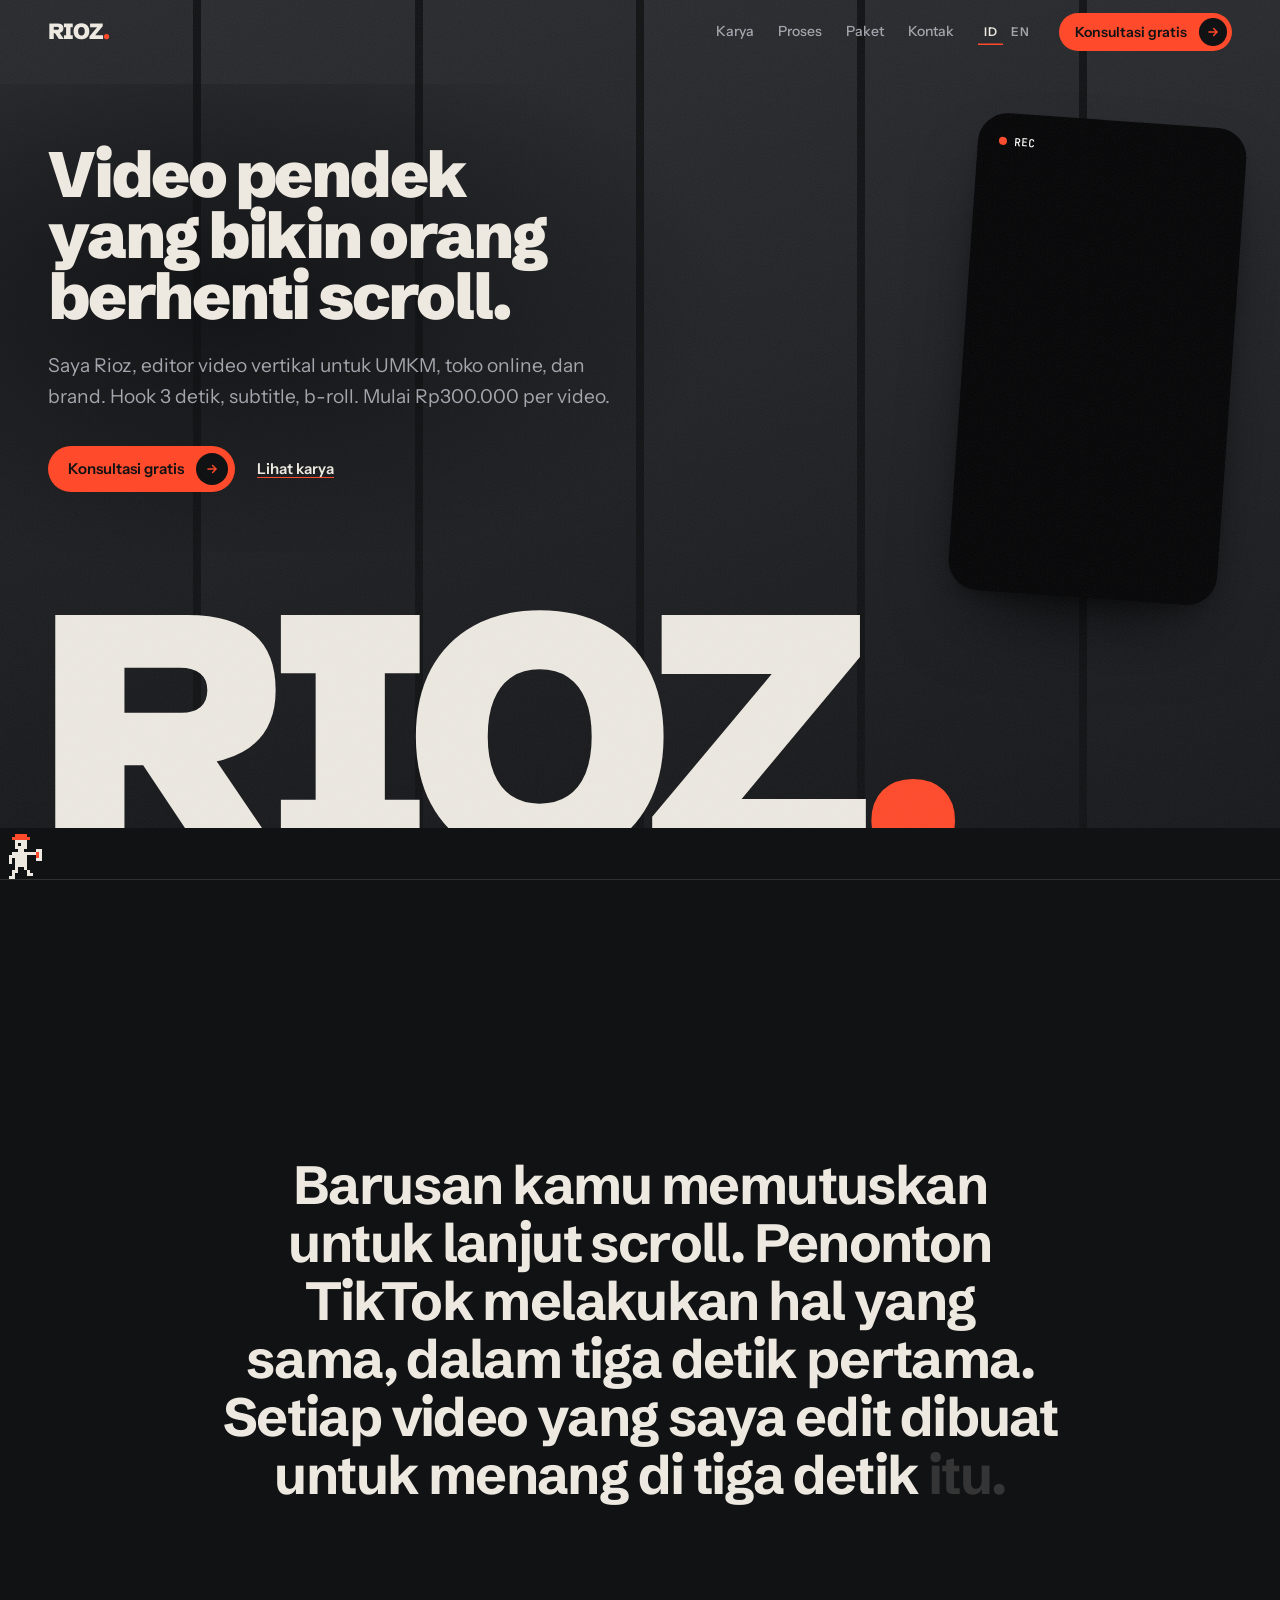
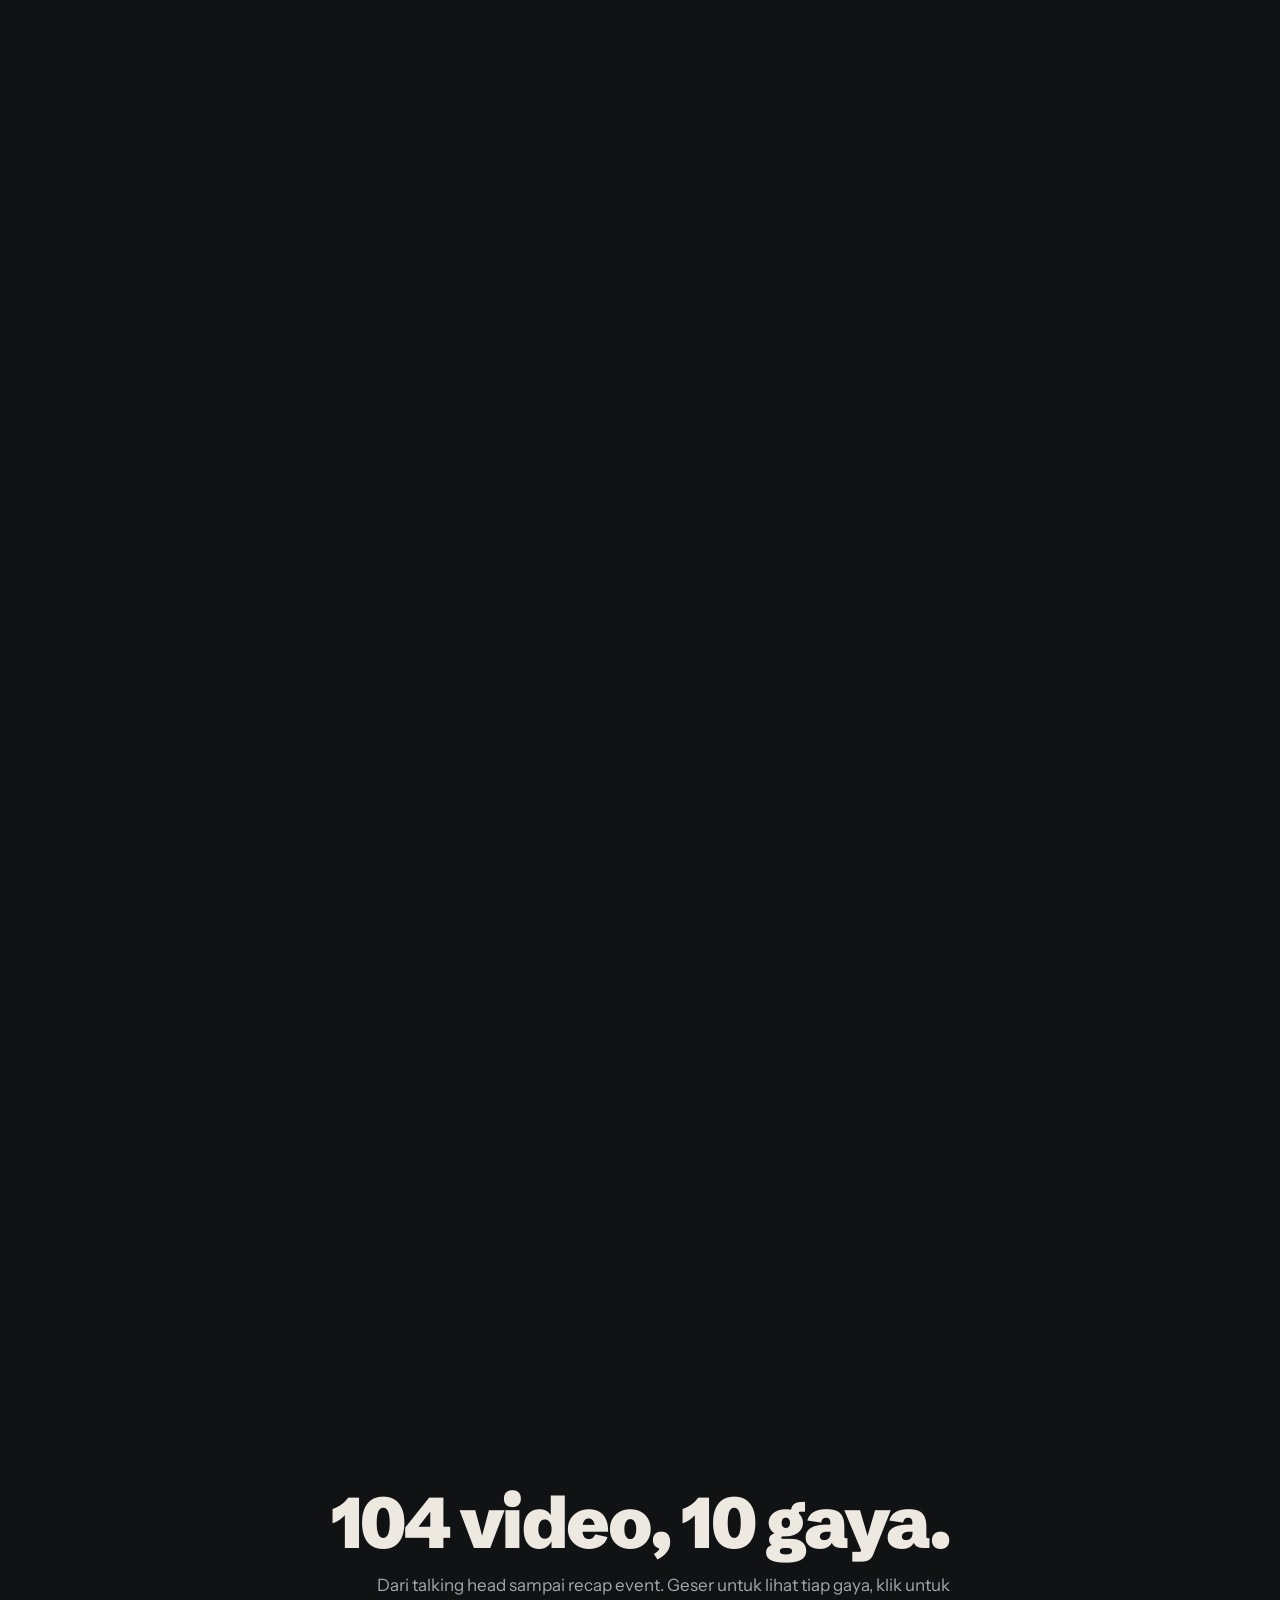
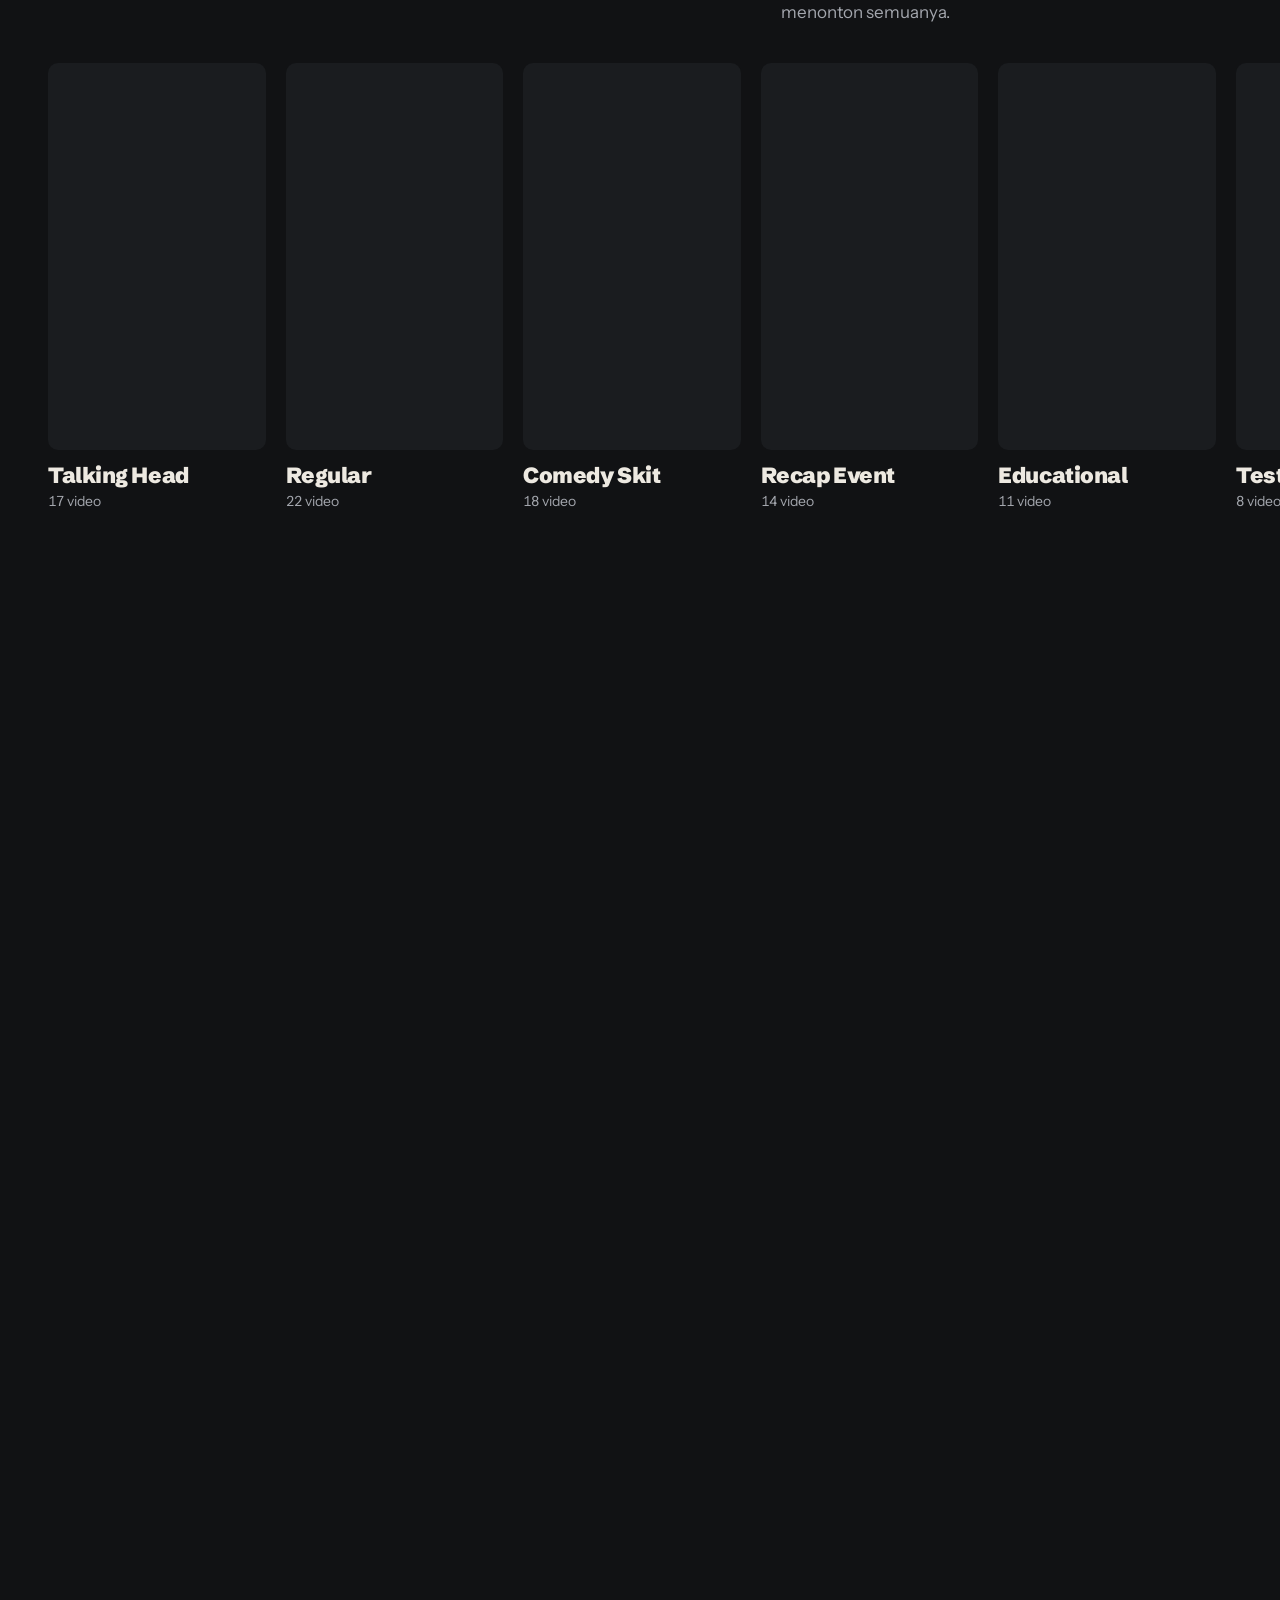
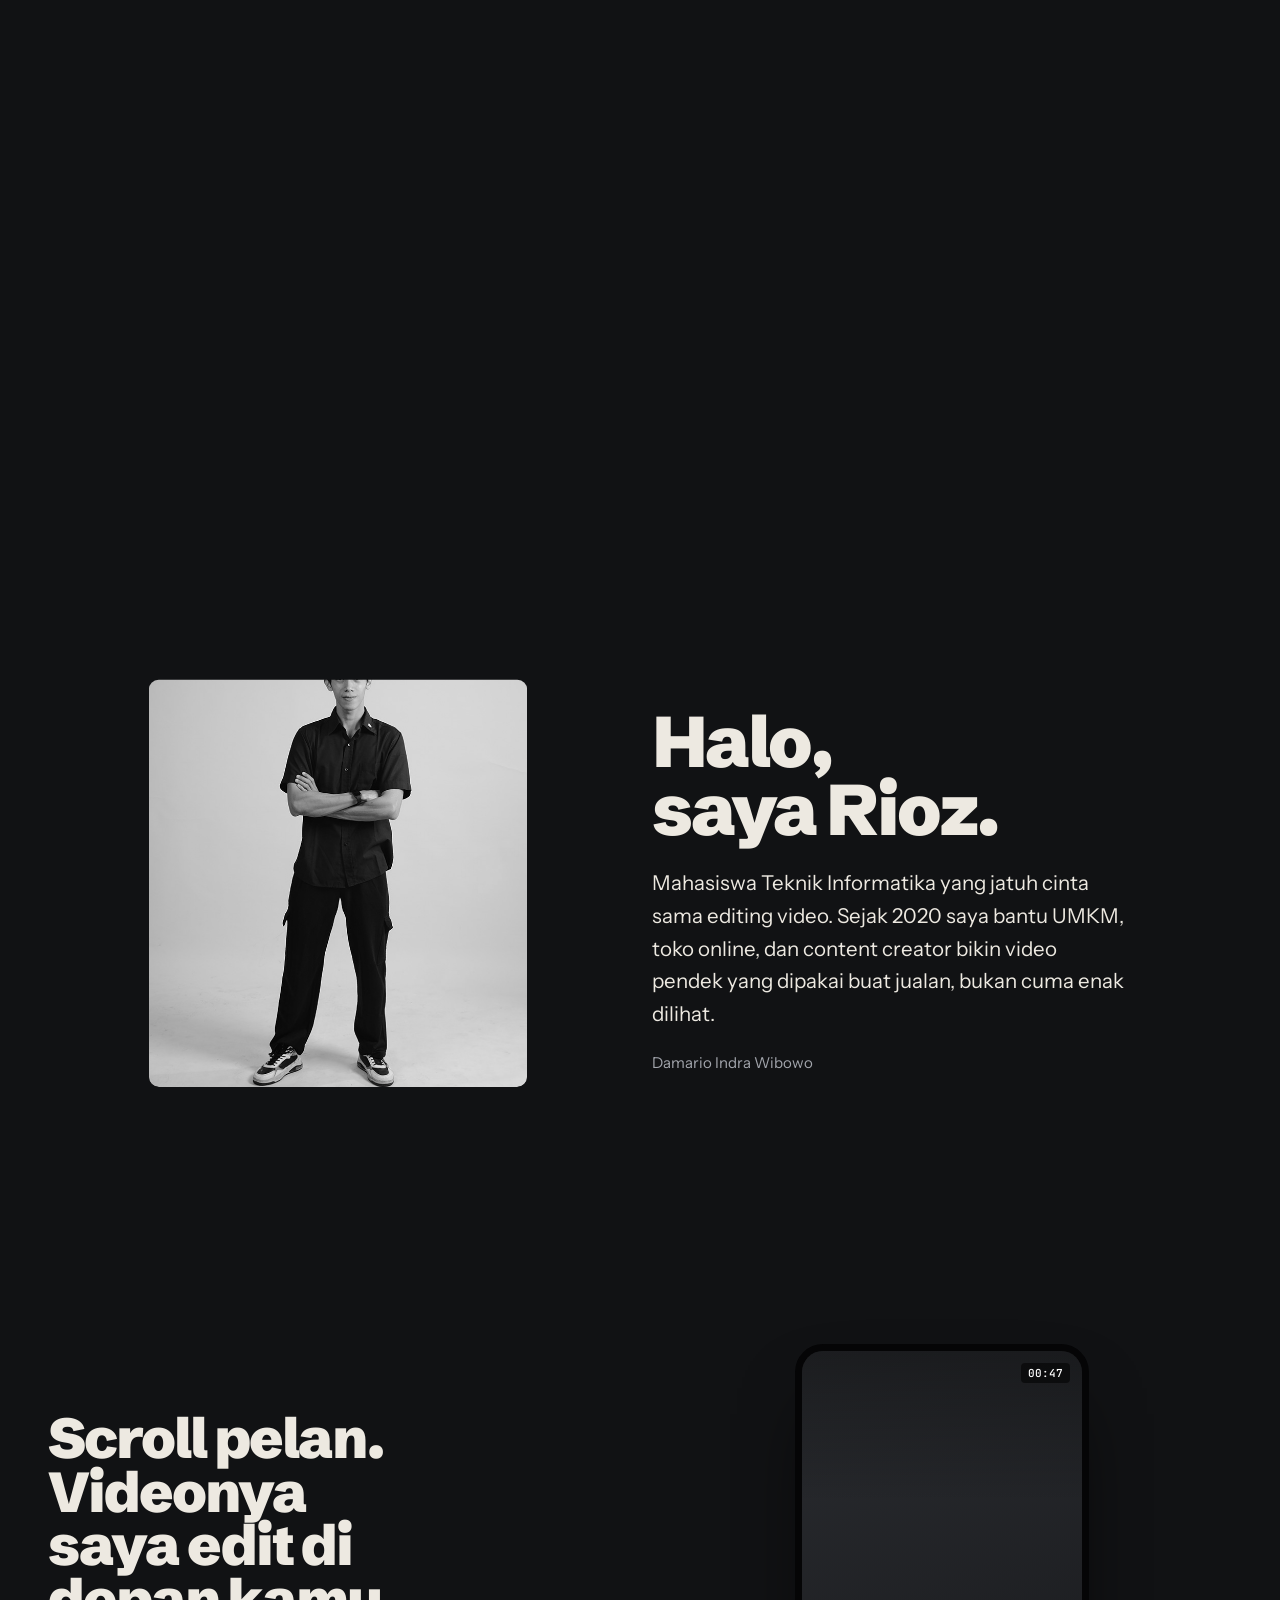
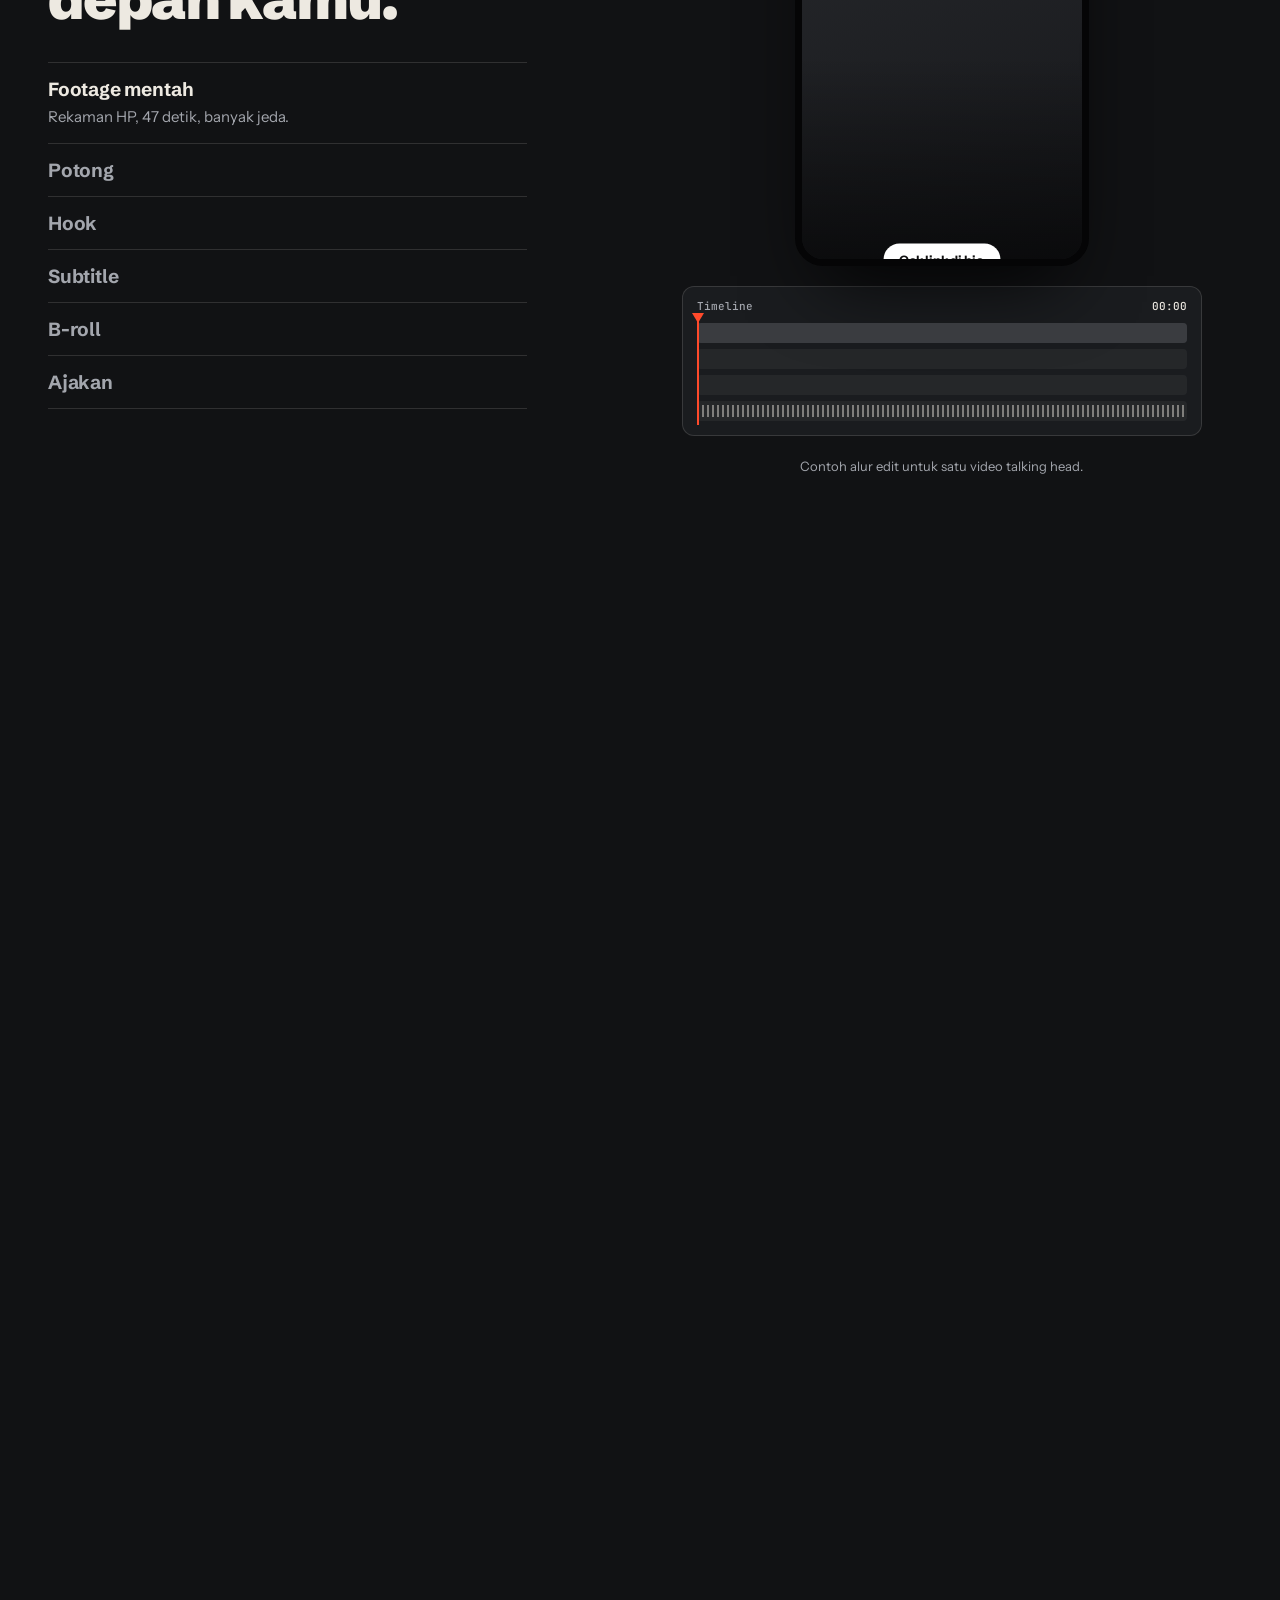
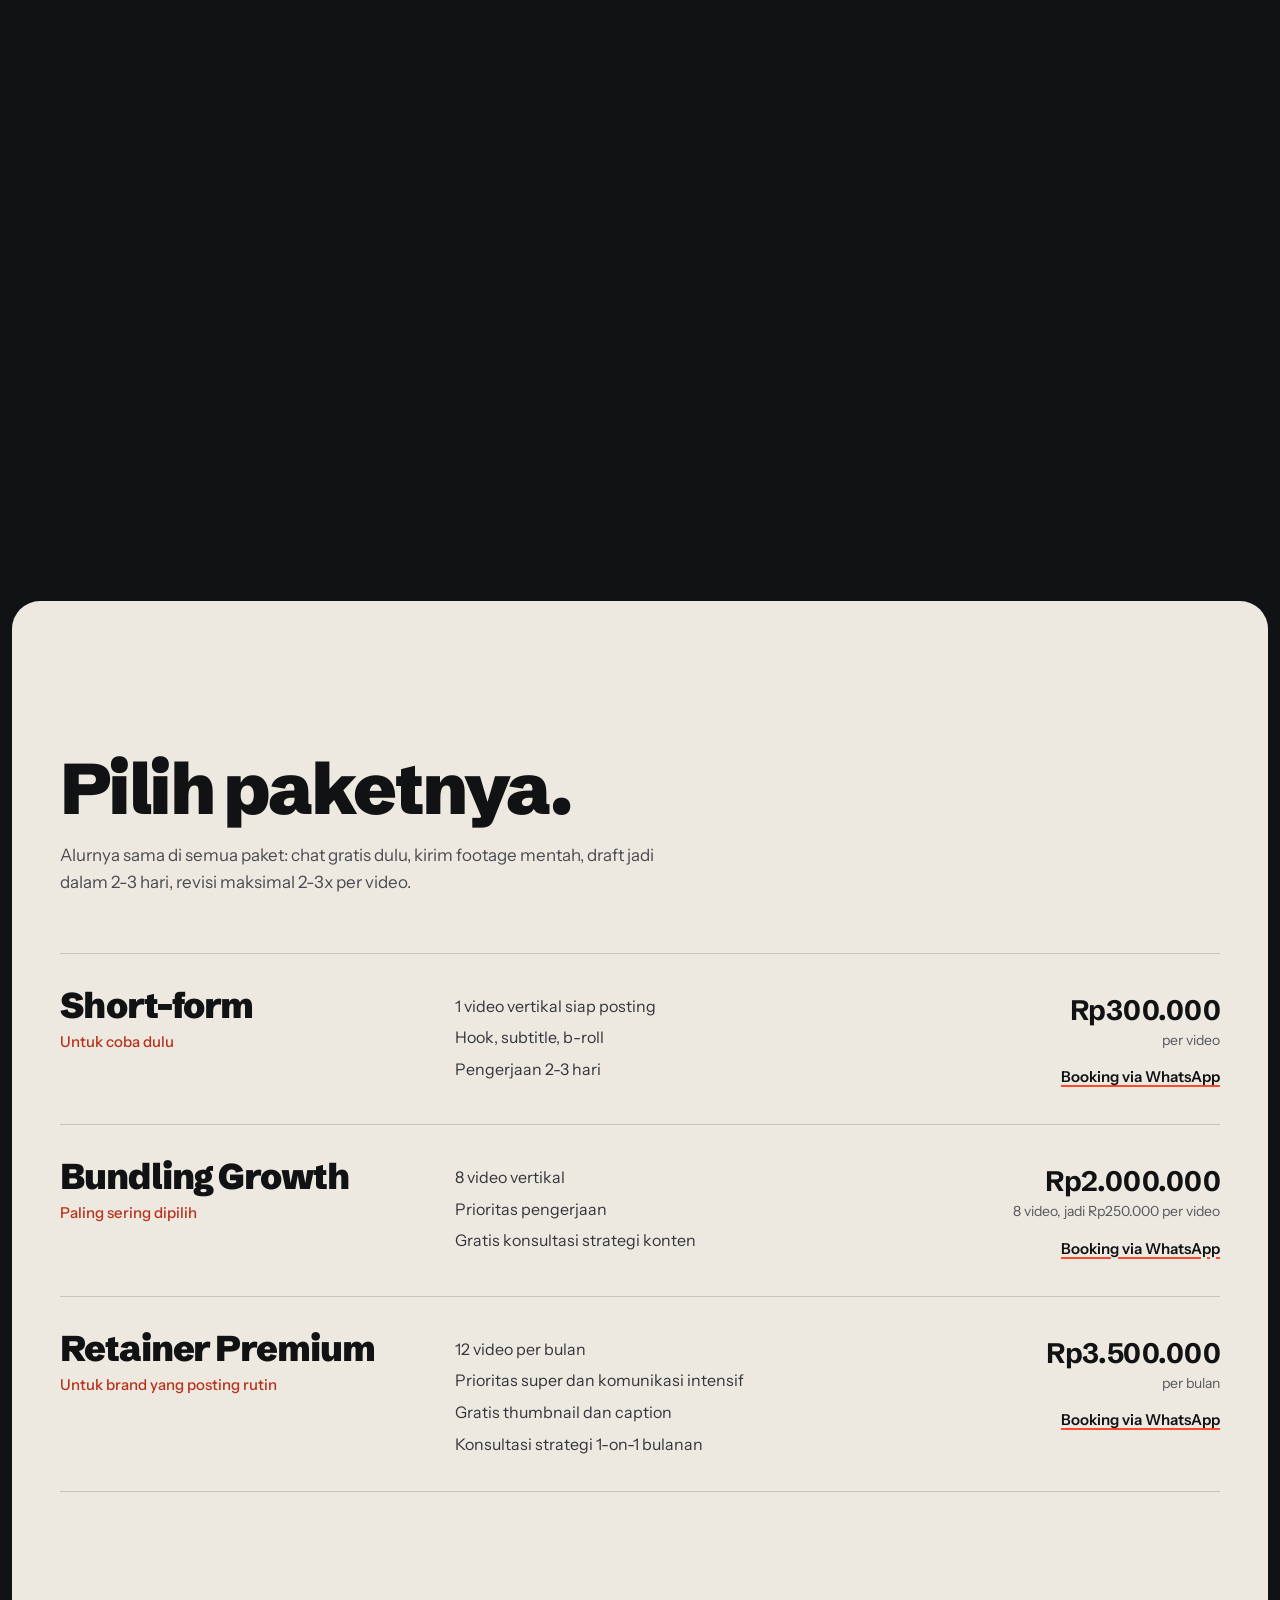
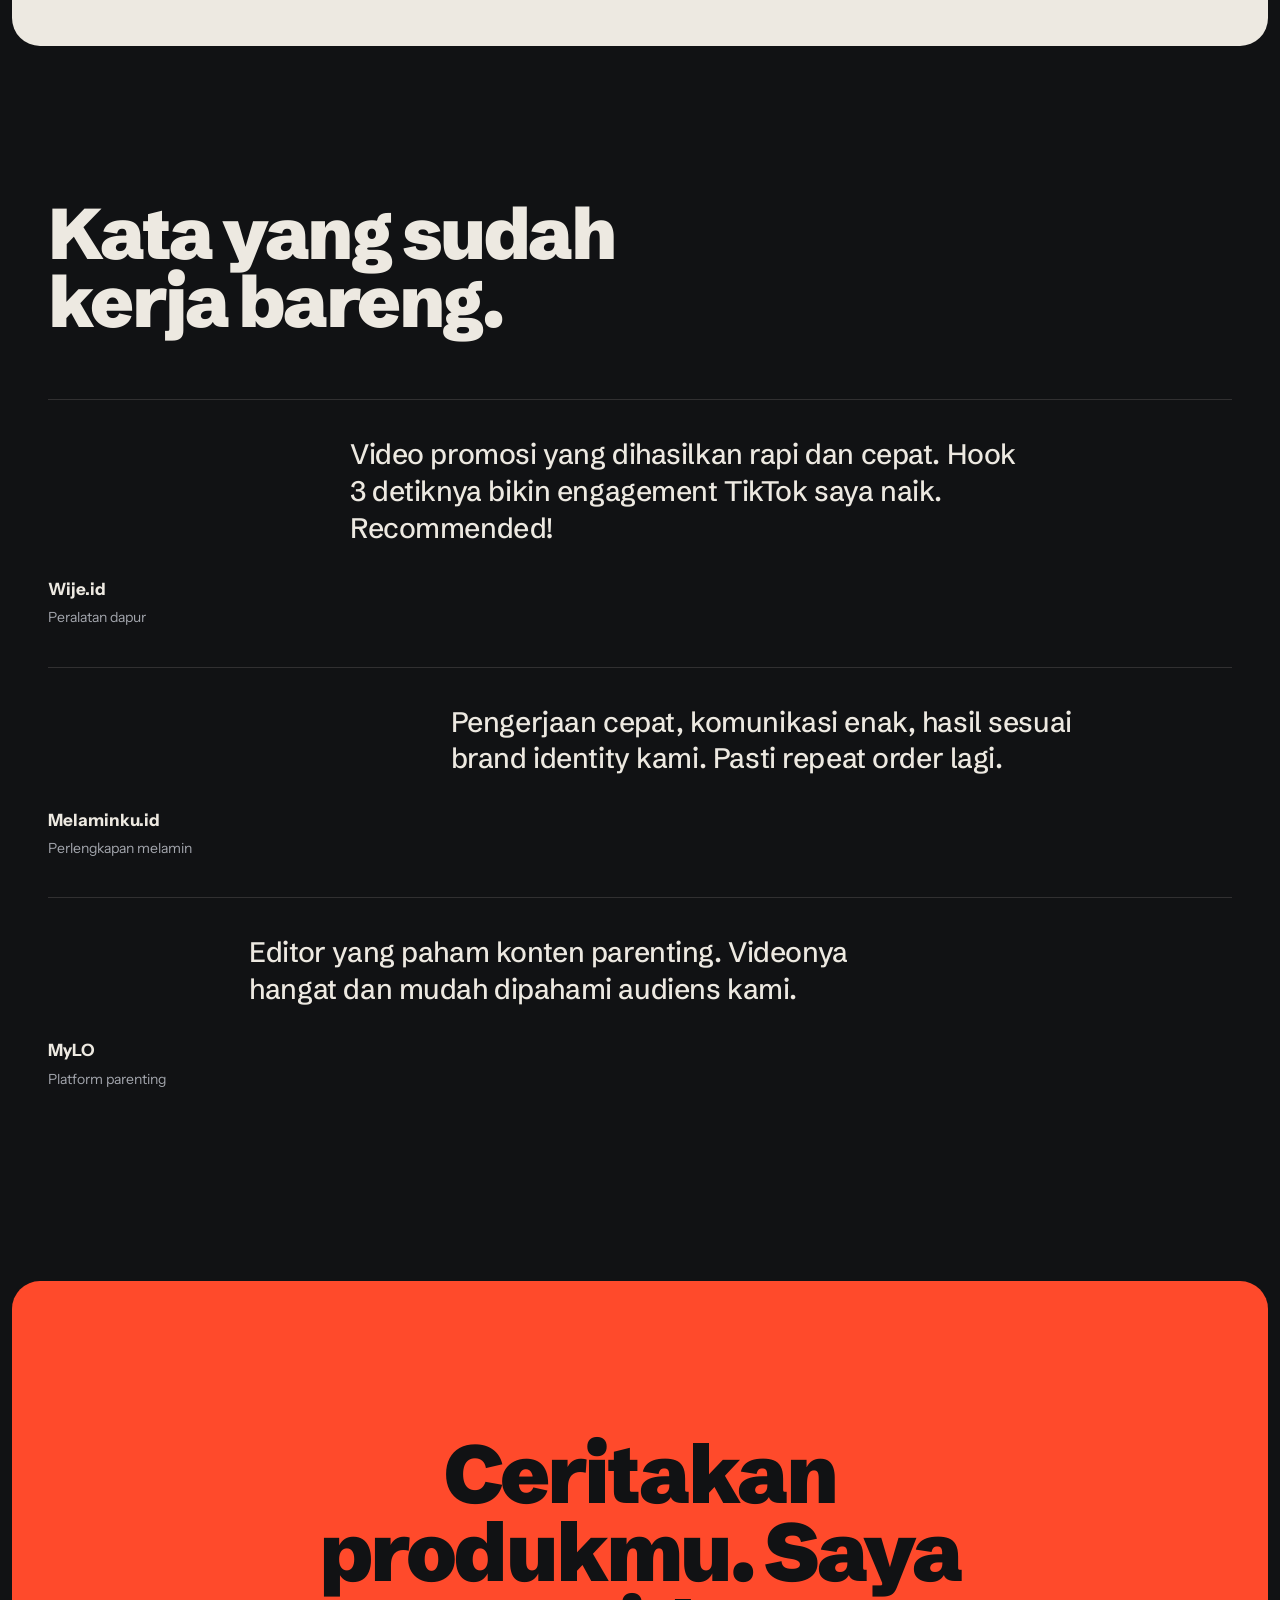
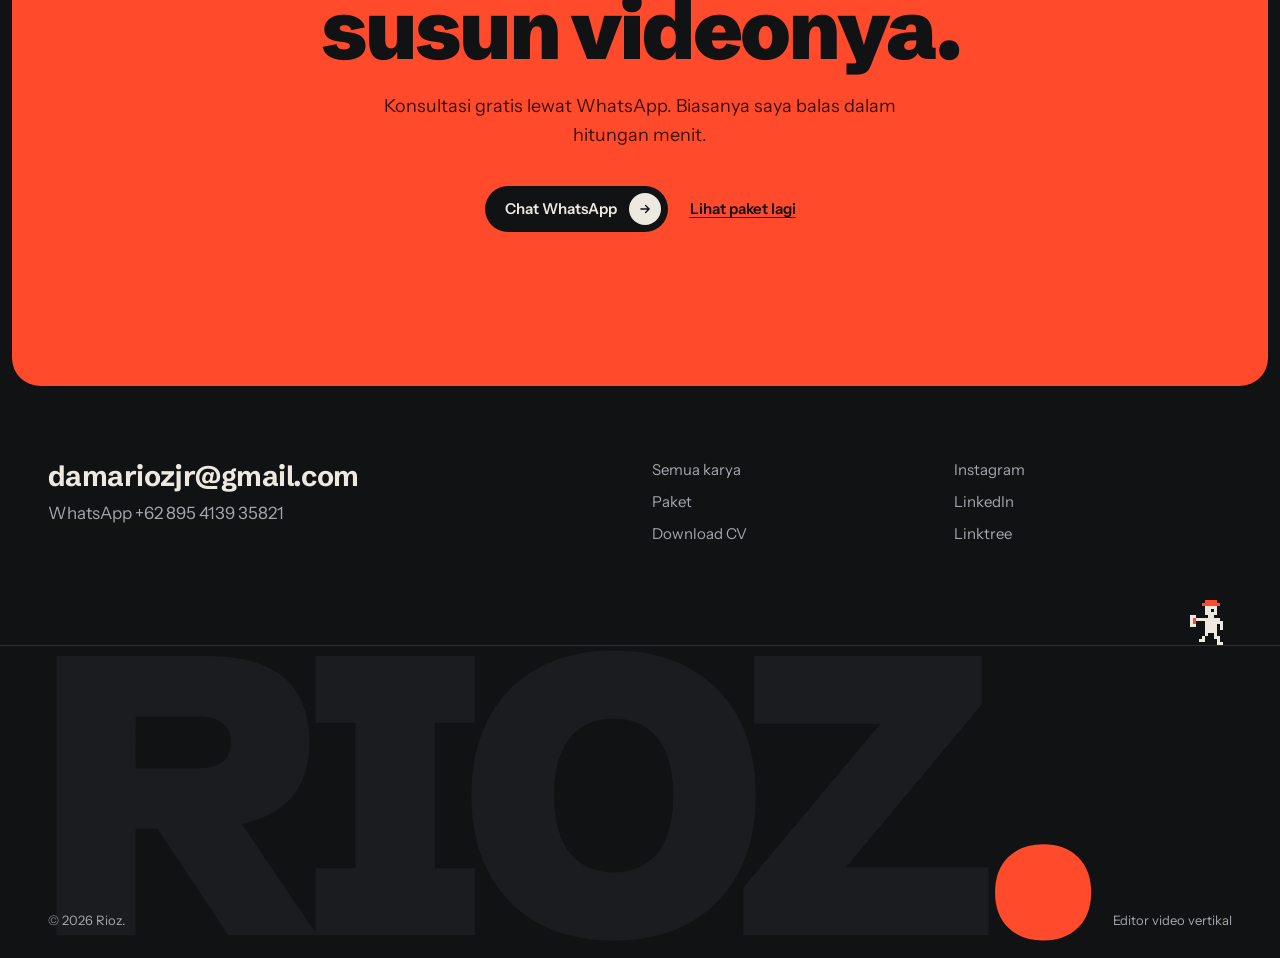
==== index.html @ 162c8acc "Beranda scroll-driven: scroll mengedit video sebagai momen puncak - Hero 4 lapis (mosaik karya, HP, " ====
<!DOCTYPE html>
<html lang="id">
<head>
<meta charset="UTF-8">
<meta name="viewport" content="width=device-width, initial-scale=1">
<title>Rioz | Jasa Editing Video Vertikal untuk UMKM dan Brand</title>
<meta name="description" content="Editor video vertikal untuk UMKM, toko online, dan brand. Hook 3 detik, subtitle, b-roll. Mulai Rp300.000 per video.">
<meta name="keywords" content="jasa editing video, editor video vertikal, TikTok editor, Reels editor, video promosi produk, video talking head, jasa edit video UMKM">
<meta property="og:title" content="Rioz | Jasa Editing Video Vertikal">
<meta property="og:description" content="Editing video vertikal untuk UMKM, toko online, dan brand. Hook 3 detik, subtitle, b-roll. Mulai Rp300.000 per video.">
<meta property="og:type" content="website">
<meta property="og:url" content="https://riozzjr18.github.io/portoforiozz/">
<link rel="canonical" href="https://riozzjr18.github.io/portoforiozz/">
<meta name="theme-color" content="#111214">
<link rel="preconnect" href="https://fonts.googleapis.com">
<link rel="preconnect" href="https://fonts.gstatic.com" crossorigin>
<link href="https://fonts.googleapis.com/css2?family=Schibsted+Grotesk:wght@500;700;900&family=Instrument+Sans:wght@400;500;600&family=JetBrains+Mono:wght@500&display=swap" rel="stylesheet">
<style>
/* The page is an edit session. Scroll is the scrubber. One peak: the visitor edits a video by scrolling. */
:root{
  --canvas:#111214;
  --surface:#1A1C1F;
  --ink:#EDE9E1;
  --ink-soft:#A3A6AD;
  --accent:#FF4A2B;
  --on-accent:#111214;
  --line:rgba(237,233,225,.14);
  --display:"Schibsted Grotesk","Helvetica Neue",Arial,sans-serif;
  --body:"Instrument Sans","Helvetica Neue",Arial,sans-serif;
  --code:"JetBrains Mono",ui-monospace,Menlo,Consolas,monospace;
  --gut:clamp(20px,4vw,48px);
  --max:1280px;
  --sp:clamp(96px,12vw,168px);
  --r:10px;
  --ease:cubic-bezier(.16,1,.3,1);
  color-scheme:dark;
}
*{box-sizing:border-box}
html{-webkit-text-size-adjust:100%}
body{margin:0;background:var(--canvas);color:var(--ink);font:400 17px/1.6 var(--body);-webkit-font-smoothing:antialiased;overflow-x:clip}
::selection{background:var(--accent);color:var(--on-accent)}
a{color:inherit;text-decoration-thickness:1px;text-underline-offset:.2em}
img{display:block;max-width:100%}
p{margin:0}
h1,h2,h3{margin:0;font-family:var(--display);font-weight:900;letter-spacing:-0.035em;line-height:.95;text-wrap:balance}
h2{font-size:clamp(40px,5.6vw,88px)}
.wrap{max-width:var(--max);margin:0 auto;padding:0 var(--gut)}
.sr{position:absolute;width:1px;height:1px;overflow:hidden;clip:rect(0 0 0 0);white-space:nowrap}
:focus-visible{outline:2px solid var(--accent);outline-offset:3px;border-radius:4px}
.num{font-variant-numeric:tabular-nums}
.thumb-fallback{background:linear-gradient(160deg,#2a2c30,#16171a)}

/* Header */
.top{position:fixed;inset:0 0 auto;z-index:50;height:64px;border-bottom:1px solid transparent;transition:background-color .3s var(--ease),border-color .3s var(--ease)}
.top.solid{background:var(--canvas);border-bottom-color:var(--line)}
.top .wrap{height:100%;display:flex;align-items:center;gap:28px}
.wm{font:900 22px var(--display);letter-spacing:-0.04em;text-transform:uppercase;text-decoration:none}
.wm i,.fg i,.giant i{font-style:normal;color:var(--accent)}
.links{display:flex;align-items:center;gap:24px;margin-left:auto}
.links a.l{font-size:14px;font-weight:500;color:var(--ink-soft);text-decoration:none;transition:color .2s}
.links a.l:hover{color:var(--ink)}
.lang{display:flex;gap:2px}
.lang button{font:600 12px var(--body);letter-spacing:.04em;border:0;background:none;color:var(--ink-soft);padding:6px;cursor:pointer}
.lang button[aria-pressed="true"]{color:var(--ink);box-shadow:inset 0 -1.5px 0 var(--accent)}
.pill{display:inline-flex;align-items:center;gap:12px;background:var(--accent);color:var(--on-accent);font:600 15px var(--body);padding:7px 7px 7px 20px;border-radius:999px;text-decoration:none;transition:transform .3s var(--ease)}
.pill:hover{transform:translateY(-2px)}
.pill .c{width:32px;height:32px;border-radius:50%;background:var(--on-accent);color:var(--accent);display:grid;place-items:center;transition:transform .3s var(--ease)}
.pill:hover .c{transform:translateX(3px)}
.pill.sm{font-size:14px;padding:5px 5px 5px 16px}
.pill.sm .c{width:28px;height:28px}
.pill.ink{background:var(--canvas);color:var(--ink)}
.pill.ink .c{background:var(--ink);color:var(--canvas)}
.tlink{font-weight:600;font-size:15px;text-decoration:underline;text-decoration-color:var(--accent)}

/* Act 1: hero, four planes */
.hero{position:relative;min-height:clamp(640px,92svh,940px);overflow:hidden;isolation:isolate;display:flex;flex-direction:column}
.plane{position:absolute;will-change:transform}
.bg{left:-20px;right:-20px;top:-40px;height:calc(100% + 80px);display:grid;grid-template-columns:repeat(6,1fr);gap:8px;z-index:0}
.bg div{position:relative;overflow:hidden;border-radius:4px}
.bg img{width:100%;height:100%;object-fit:cover;filter:grayscale(1) brightness(.42) contrast(1.1)}
.bg div:nth-child(odd){transform:translateY(-36px)}
.subject{z-index:2;right:max(var(--gut),calc((100vw - var(--max))/2 + var(--gut)));top:120px;width:clamp(210px,21vw,300px)}
.phone{position:relative;aspect-ratio:9/16;border-radius:30px;border:7px solid #050506;background:#050506;overflow:hidden;box-shadow:0 40px 80px -30px rgba(0,0,0,.9),0 12px 24px -12px rgba(0,0,0,.6);transform:rotate(4deg)}
.phone img{position:absolute;inset:0;width:100%;height:100%;object-fit:cover}
.rec{position:absolute;top:14px;left:14px;display:flex;gap:7px;align-items:center;font:500 11px var(--code);color:#fff;z-index:3}
.rec::before{content:"";width:8px;height:8px;border-radius:50%;background:var(--accent);animation:blink 1.2s steps(2,jump-none) infinite}
@keyframes blink{50%{opacity:.2}}
.fg{position:relative;z-index:3;margin-top:auto;margin-bottom:-0.13em;padding-top:56px;font:900 clamp(120px,27vw,420px)/.8 var(--display);letter-spacing:-0.065em;text-transform:uppercase;padding-left:calc(var(--gut) - .04em);white-space:nowrap;pointer-events:none;color:var(--ink)}
.grain{position:absolute;inset:0;z-index:4;pointer-events:none;opacity:.07;background-image:url("data:image/svg+xml,%3Csvg xmlns='http://www.w3.org/2000/svg' width='160' height='160'%3E%3Cfilter id='n'%3E%3CfeTurbulence type='fractalNoise' baseFrequency='.9' numOctaves='2' stitchTiles='stitch'/%3E%3C/filter%3E%3Crect width='100%25' height='100%25' filter='url(%23n)'/%3E%3C/svg%3E")}
.hero-copy{position:relative;z-index:5;width:100%;padding-top:clamp(120px,16svh,170px)}
.hero-copy .in{max-width:min(640px,56%);position:relative}
.hero-copy .in::before{content:"";position:absolute;inset:-60px -80px -60px -120px;z-index:-1;background:radial-gradient(60% 60% at 35% 45%,rgba(17,18,20,.88),rgba(17,18,20,0) 100%)}
.hero h1{font-size:clamp(42px,5vw,80px)}
.hero p.lede{margin-top:24px;font-size:clamp(17px,1.5vw,20px);color:var(--ink-soft);max-width:30em}
.acts{display:flex;flex-wrap:wrap;align-items:center;gap:22px;margin-top:34px}

.pxline{position:relative;height:52px;border-bottom:1px solid var(--line);overflow:hidden}
.walker{position:absolute;bottom:0;left:0;width:48px;height:48px;animation:travel 40s steps(200) infinite}
.walker span{position:absolute;left:0;top:0;width:3px;height:3px}
.walker .f2{visibility:hidden}
.walker .f1{animation:fa .5s steps(1) infinite}
.walker .f2{animation:fb .5s steps(1) infinite}
@keyframes fa{0%{visibility:visible}50%{visibility:hidden}}
@keyframes fb{0%{visibility:hidden}50%{visibility:visible}}
@keyframes travel{from{transform:translateX(-60px)}to{transform:translateX(calc(100vw + 10px))}}

/* Act 2: kinetic statement, centred */
.say{height:230vh;position:relative}
.say .stick{position:sticky;top:0;height:100svh;display:grid;place-items:center}
.kin{font:700 clamp(30px,4.2vw,64px)/1.08 var(--display);letter-spacing:-0.03em;text-align:center;max-width:17em;margin:0 auto;text-wrap:balance}
.kin .w{opacity:.16;transition:opacity .35s var(--ease)}
.kin .w.on{opacity:1}
.kin .w.hl.on{color:var(--accent)}

/* Act 3: pan shelf, trailing anchor */
.work{position:relative}
.work .stick{position:sticky;top:0;height:100svh;display:flex;flex-direction:column;justify-content:center;gap:clamp(28px,4svh,48px);overflow:hidden}
.work .hd{display:flex;justify-content:flex-end;text-align:right}
.work .hd>div{max-width:620px}
.work .hd p{margin-top:16px;color:var(--ink-soft)}
.track{display:flex;gap:20px;padding:0 var(--gut);will-change:transform;width:max-content}
.cat{flex:none;width:clamp(200px,17vw,250px);text-decoration:none;color:var(--ink)}
.cat .fr{position:relative;aspect-ratio:9/16;border-radius:var(--r);overflow:hidden;background:var(--surface)}
.cat img{width:100%;height:100%;object-fit:cover;transition:transform .6s var(--ease)}
.cat:hover img{transform:scale(1.04)}
.cat h3{font-size:22px;letter-spacing:-0.02em;margin-top:14px;line-height:1.1}
.cat p{font-size:14px;color:var(--ink-soft);margin-top:2px}
.cat.end .fr{display:grid;place-items:center;background:transparent;border:1px solid var(--line);text-align:center;padding:20px}
.cat.end .fr strong{font:900 clamp(40px,4vw,56px)/.9 var(--display);letter-spacing:-0.04em}
.cat.end .fr span{display:block;margin-top:12px;font-weight:600;color:var(--accent)}

/* Act 4: about, quiet split */
.about{padding:var(--sp) 0}
.about .g{display:grid;grid-template-columns:repeat(12,minmax(0,1fr));gap:24px;align-items:end}
.about .ph{grid-column:2/6;aspect-ratio:4/5;border-radius:var(--r);overflow:hidden;background:var(--surface);clip-path:inset(var(--clip,0%) 0 0 0 round var(--r))}
.about .ph img{width:100%;height:100%;object-fit:cover;filter:grayscale(1);transform:scale(var(--zoom,1))}
.about .tx{grid-column:7/12;padding-bottom:12px}
.about .tx p{margin-top:24px;font-size:clamp(18px,1.6vw,21px);max-width:30em}
.about .tx p.who{font-size:15px;color:var(--ink-soft);margin-top:20px}

/* Act 5: the edit (peak) */
.edit{position:relative;height:640vh}
.edit .stick{position:sticky;top:0;height:100svh;display:grid;grid-template-columns:repeat(12,minmax(0,1fr));gap:24px;align-items:center;max-width:var(--max);margin:0 auto;padding:64px var(--gut) 24px}
.edit .copy{grid-column:1/6}
.edit h2{font-size:clamp(36px,4.4vw,68px)}
.steps{list-style:none;margin:36px 0 0;padding:0;border-top:1px solid var(--line)}
.steps li{border-bottom:1px solid var(--line);padding:14px 0}
.steps li b{display:block;font:700 19px var(--display);letter-spacing:-0.01em;color:var(--ink-soft);transition:color .3s var(--ease)}
.steps li span{display:block;font-size:15px;color:var(--ink-soft);max-height:0;opacity:0;overflow:hidden;transition:opacity .35s var(--ease)}
.steps li.on b,.steps li.done b{color:var(--ink)}
.steps li.on span{max-height:4em;opacity:1;margin-top:4px}
.steps li.done b::after{content:"";display:inline-block;width:7px;height:7px;border-radius:50%;background:var(--accent);margin-left:10px;vertical-align:middle}
.edit .vis{grid-column:7/13;display:flex;flex-direction:column;align-items:center;gap:20px}
.ephone{position:relative;height:min(58svh,560px);aspect-ratio:9/16;border-radius:28px;border:7px solid #050506;background:#050506;overflow:hidden;box-shadow:0 40px 80px -30px rgba(0,0,0,.9)}
.ephone .lay{position:absolute;inset:0}
.ephone img{position:absolute;inset:0;width:100%;height:100%;object-fit:cover}
.raw{transition:opacity .5s var(--ease)}
.raw img{filter:grayscale(1) brightness(.75) contrast(.9);transform:rotate(-2.5deg) scale(1.12)}
.dur{position:absolute;top:12px;right:12px;font:500 11px var(--code);color:#fff;background:rgba(0,0,0,.55);padding:3px 7px;border-radius:4px;z-index:5}
.flash{background:#fff;opacity:0;pointer-events:none;z-index:6}
.flash.go{animation:flash .45s var(--ease)}
@keyframes flash{0%{opacity:.85}100%{opacity:0}}
.hook{position:absolute;left:10%;right:10%;top:16%;text-align:center;font:900 clamp(22px,2.4vw,34px)/.95 var(--display);text-transform:uppercase;letter-spacing:-0.02em;color:#fff;opacity:0;transform:scale(.6);transition:opacity .3s var(--ease),transform .45s var(--ease);z-index:4}
.hook em{font-style:normal;background:var(--accent);color:var(--on-accent);padding:0 .18em;border-radius:4px;display:inline-block;transform:rotate(-2deg)}
.subt{position:absolute;left:8%;right:8%;bottom:24%;text-align:center;font:700 clamp(14px,1.3vw,18px)/1.25 var(--body);color:#fff;opacity:0;transform:translateY(10px);transition:opacity .3s var(--ease),transform .4s var(--ease);z-index:4}
.subt span{padding:1px 3px;border-radius:3px}
.subt span.on{background:var(--accent);color:var(--on-accent)}
.broll{position:absolute;right:8%;top:40%;width:42%;aspect-ratio:1;border-radius:10px;overflow:hidden;border:3px solid #fff;transform:translateX(140%) rotate(6deg);transition:transform .55s var(--ease);z-index:3;box-shadow:0 14px 28px -10px rgba(0,0,0,.7)}
.ctab{position:absolute;left:50%;bottom:8%;transform:translate(-50%,180%);background:#fff;color:#111;font:700 13px var(--body);padding:8px 16px;border-radius:999px;white-space:nowrap;transition:transform .5s var(--ease);z-index:4}
.vig{background:linear-gradient(180deg,rgba(0,0,0,.35),transparent 30%,transparent 60%,rgba(0,0,0,.55));z-index:2}
.s1 .raw{opacity:0}
.s2 .hook{opacity:1;transform:none}
.s3 .subt{opacity:1;transform:none}
.s4 .broll{transform:none}
.s5 .ctab{transform:translate(-50%,0)}
.s5 .subt{transform:translateY(-36px)}
.tl{width:min(100%,520px);background:var(--surface);border-radius:12px;padding:12px 14px 14px;border:1px solid var(--line)}
.tl-top{display:flex;justify-content:space-between;font:500 11px var(--code);color:var(--ink-soft);margin-bottom:10px}
.tl-top b{color:var(--ink);font-weight:500}
.tracks{position:relative;display:grid;gap:6px}
.trk{position:relative;height:20px;border-radius:4px;background:rgba(237,233,225,.05)}
.clip{position:absolute;top:0;bottom:0;border-radius:4px;opacity:0;transform:scaleY(.4);transition:opacity .35s var(--ease),transform .35s var(--ease)}
.clip.v{background:#4A4D53}
.clip.raw-c{background:#3A3C40}
.clip.t{background:var(--accent)}
.clip.s{background:var(--ink)}
.clip.b{background:#8C9096}
.clip.show{opacity:1;transform:none}
.wave{position:absolute;inset:4px 0;background:repeating-linear-gradient(90deg,rgba(237,233,225,.45) 0 2px,transparent 2px 5px);border-radius:3px}
.head{position:absolute;top:-4px;bottom:-4px;left:0;width:2px;background:var(--accent);z-index:3;will-change:transform}
.head::before{content:"";position:absolute;top:-6px;left:-5px;width:12px;height:10px;background:var(--accent);clip-path:polygon(0 0,100% 0,50% 100%)}
.note{font-size:13px;color:var(--ink-soft)}

/* Act 6: packages, bone panel, pointer response */
.pk{margin:0 12px;border-radius:28px;background:var(--ink);color:var(--canvas);padding:var(--sp) 0}
.pk .hd{max-width:760px}
.pk .hd p{margin-top:20px;color:#4A4C52;max-width:36em}
.rows{margin-top:56px;border-top:1px solid rgba(17,18,20,.16)}
.row{display:grid;grid-template-columns:repeat(12,minmax(0,1fr));gap:24px;padding:34px 0;border-bottom:1px solid rgba(17,18,20,.16);align-items:start}
.row h3{grid-column:1/5;font-size:clamp(28px,2.8vw,42px);letter-spacing:-0.03em;transition:color .25s var(--ease)}
.row h3 small{display:block;font:500 15px var(--body);letter-spacing:0;color:#B8321B;margin-top:10px}
.row ul{grid-column:5/9;list-style:none;margin:0;padding:6px 0 0;display:grid;gap:6px;color:#33353A;font-size:16px}
.row .pr{grid-column:9/13;text-align:right;padding-top:4px}
.row .pr strong{display:block;font:700 clamp(24px,2.2vw,32px) var(--display);letter-spacing:-0.02em}
.row .pr span{display:block;color:#55575D;font-size:14px;margin-top:2px}
.row .pr a{display:inline-block;margin-top:14px;font-weight:600;font-size:15px;color:var(--canvas);text-decoration:underline;text-decoration-color:var(--accent);text-decoration-thickness:2px}
.row:hover h3{color:#B8321B}
.peek{position:fixed;left:0;top:0;z-index:60;pointer-events:none;display:flex;gap:4px;padding:10px;background:var(--canvas);border-radius:12px;opacity:0;transition:opacity .2s;box-shadow:0 16px 32px -12px rgba(0,0,0,.45)}
.peek.on{opacity:1}
.peek i{width:14px;aspect-ratio:9/16;border-radius:3px;background:var(--accent)}
.peek b{align-self:center;font:600 12px var(--body);color:var(--ink);margin-left:6px;white-space:nowrap}

/* Act 7: clients, lead anchor */
.cl{padding:var(--sp) 0}
.cl h2{max-width:8em}
.qs{margin-top:64px}
.q{display:grid;grid-template-columns:repeat(12,minmax(0,1fr));gap:24px;padding:36px 0;border-top:1px solid var(--line);margin:0}
.q blockquote{grid-column:4/11;margin:0;font:500 clamp(22px,2.2vw,32px)/1.3 var(--display);letter-spacing:-0.015em}
.q figcaption{grid-column:1/4;padding-top:6px}
.q figcaption b{display:block;font-size:17px}
.q figcaption span{font-size:14px;color:var(--ink-soft)}
.q:nth-child(2) blockquote{grid-column:5/12}
.q:nth-child(3) blockquote{grid-column:3/10}
.js .rv{opacity:.001;transform:translateY(28px);transition:opacity .8s var(--ease),transform .9s var(--ease)}
.js .rv.in{opacity:1;transform:none}

/* Act 8: close */
.close{margin:0 12px;border-radius:28px;background:var(--accent);color:var(--on-accent);padding:var(--sp) 0;text-align:center}
.close h2{font-size:clamp(44px,6.4vw,104px);max-width:10em;margin:0 auto}
.close p{margin:24px auto 36px;max-width:30em;font-size:18px;color:#3A1209}
.close .acts{justify-content:center}
.close .tlink{color:var(--on-accent);text-decoration-color:var(--on-accent)}

footer{padding:72px 0 0;overflow:hidden}
.ft{display:grid;grid-template-columns:repeat(12,minmax(0,1fr));gap:24px;padding-bottom:48px}
.ft .a{grid-column:1/6}
.ft .a a{font:700 clamp(22px,2.2vw,30px) var(--display);letter-spacing:-0.02em;text-decoration:none}
.ft .a p{color:var(--ink-soft);margin-top:6px}
.ft nav{display:flex;flex-direction:column;gap:8px;font-size:15px}
.ft nav:nth-of-type(1){grid-column:7/10}
.ft nav:nth-of-type(2){grid-column:10/13}
.ft nav a{color:var(--ink-soft);text-decoration:none}
.ft nav a:hover{color:var(--ink)}
.rest{position:relative;height:52px;border-bottom:1px solid var(--line)}
.rest .walker{animation:none;left:auto;right:var(--gut);transform:scaleX(-1)}
.rest .walker span{animation:none}
.giant{font:900 clamp(120px,31vw,470px)/.74 var(--display);letter-spacing:-0.065em;text-transform:uppercase;color:var(--surface);margin-bottom:-0.12em;padding-left:calc(var(--gut) - .04em);white-space:nowrap;user-select:none}
.copyr{display:flex;justify-content:space-between;gap:16px;padding-top:18px;padding-bottom:28px;font-size:13px;color:var(--ink-soft)}

@media (max-width:1024px){
  .hero-copy .in{max-width:62%}
  .row h3{grid-column:1/7}.row .pr{grid-column:7/13}.row ul{grid-column:1/13;grid-row:2}
  .edit .copy{grid-column:1/7}.edit .vis{grid-column:7/13}
}
@media (max-width:767px){
  body{font-size:16px}
  .links a.l{display:none}
  .links{gap:12px}
  .bg{grid-template-columns:repeat(3,1fr)}
  .bg div:nth-child(n+4){display:none}
  .hero{min-height:clamp(640px,96svh,820px)}
  .hero-copy{padding-top:104px}
  .hero-copy .in{max-width:none}
  .subject{top:auto;bottom:21vw;right:var(--gut);width:38vw}
  .phone{border-radius:20px;border-width:5px}
  .fg{font-size:36vw}
  .walker{animation-duration:80s}
  .say{height:200vh}
  .work{height:auto!important}
  .work .stick{position:static;height:auto;padding:var(--sp) 0 0}
  .work .hd{justify-content:flex-start;text-align:left}
  .track{transform:none!important;width:auto;overflow-x:auto;scroll-snap-type:x mandatory;scrollbar-width:none;padding-bottom:8px}
  .track::-webkit-scrollbar{display:none}
  .cat{width:58vw;scroll-snap-align:start;scroll-margin-left:var(--gut)}
  .about .ph{grid-column:1/9}
  .about .tx{grid-column:1/13}
  .edit{height:560vh}
  .edit .stick{grid-template-columns:1fr;align-content:start;gap:16px;padding-top:80px}
  .edit .copy,.edit .vis{grid-column:1}
  .edit h2{font-size:30px}
  .steps{margin-top:14px;border:0}
  .steps li{display:none;border:0;padding:0}
  .steps li.on{display:block}
  .steps li.on span{max-height:none}
  .ephone{height:min(48svh,440px)}
  .tl{padding:10px}
  .trk{height:14px}
  .pk,.close{margin:0 6px;border-radius:20px}
  .row{grid-template-columns:1fr;gap:14px;padding:26px 0}
  .row h3,.row ul,.row .pr{grid-column:1;grid-row:auto}
  .row .pr{text-align:left;display:flex;flex-wrap:wrap;align-items:baseline;gap:4px 12px}
  .row .pr a{margin:0 0 0 auto}
  .peek{display:none}
  .q{grid-template-columns:1fr;gap:12px;padding:28px 0}
  .q blockquote,.q figcaption,.q:nth-child(2) blockquote,.q:nth-child(3) blockquote{grid-column:1}
  .q figcaption{order:2}
  .ft{grid-template-columns:1fr 1fr}
  .ft .a{grid-column:1/3}
  .ft nav:nth-of-type(1){grid-column:1}.ft nav:nth-of-type(2){grid-column:2}
  .giant{font-size:36vw}
}
@media (prefers-reduced-motion:reduce){
  *,*::before,*::after{animation:none!important;transition:none!important}
  .walker{transform:translateX(var(--gut))}
  .plane{transform:none!important}
  .say{height:auto;padding:var(--sp) 0}
  .say .stick{position:static;height:auto}
  .kin .w{opacity:1}
  .kin .w.hl{color:var(--accent)}
  .work{height:auto!important}
  .work .stick{position:static;height:auto;padding:var(--sp) 0 0}
  .track{transform:none!important;width:auto;overflow-x:auto}
  .edit{height:auto;padding:var(--sp) 0}
  .edit .stick{position:static;height:auto}
  .steps li{display:block!important}
  .steps li span{max-height:none;opacity:1;margin-top:4px}
  .steps li b{color:var(--ink)}
  .js .rv{opacity:1;transform:none}
}
</style>
</head>
<body>

<header class="top" id="nav">
  <div class="wrap">
    <a class="wm" href="#top" aria-label="Rioz, ke atas">Rioz<i>.</i></a>
    <nav class="links" aria-label="Utama">
      <a class="l" href="#karya" data-i="n1">Karya</a>
      <a class="l" href="#proses" data-i="n2">Proses</a>
      <a class="l" href="#paket" data-i="n3">Paket</a>
      <a class="l" href="#kontak" data-i="n4">Kontak</a>
      <div class="lang" role="group" aria-label="Bahasa"><button type="button" data-lang="id" aria-pressed="true">ID</button><button type="button" data-lang="en" aria-pressed="false">EN</button></div>
      <a class="pill sm" href="https://wa.me/62895413935821?text=Halo%20Rioz%2C%20saya%20mau%20konsultasi%20gratis%20untuk%20konten%20video%20saya." target="_blank" rel="noopener noreferrer"><span data-i="cta">Konsultasi gratis</span><span class="c" aria-hidden="true"><svg width="14" height="14" viewBox="0 0 24 24" fill="none" stroke="currentColor" stroke-width="2.4" stroke-linecap="round"><path d="M5 12h14M13 6l6 6-6 6"/></svg></span></a>
    </nav>
  </div>
</header>

<main>
<!-- Act 1: Recognition. Parallax across four planes. -->
<section class="hero" id="top" aria-labelledby="h1">
  <div class="plane bg" id="pBg" aria-hidden="true">
    <div class="thumb-fallback"><img src="https://i.ytimg.com/vi/b0jUrrcQlas/hqdefault.jpg" alt=""></div>
    <div class="thumb-fallback"><img src="https://i.ytimg.com/vi/sOpKPZbFKCA/hqdefault.jpg" alt=""></div>
    <div class="thumb-fallback"><img src="https://i.ytimg.com/vi/1oazDgxpZjY/hqdefault.jpg" alt=""></div>
    <div class="thumb-fallback"><img src="https://i.ytimg.com/vi/Ev0mClauYLg/hqdefault.jpg" alt=""></div>
    <div class="thumb-fallback"><img src="https://i.ytimg.com/vi/QWQQ58m-Wyk/hqdefault.jpg" alt=""></div>
    <div class="thumb-fallback"><img src="https://i.ytimg.com/vi/TJDEc6XyIbo/hqdefault.jpg" alt=""></div>
  </div>
  <div class="plane subject" id="pSub" aria-hidden="true">
    <div class="phone thumb-fallback"><img src="https://i.ytimg.com/vi/LaKAMuOq0HI/hqdefault.jpg" alt=""><span class="rec">REC</span></div>
  </div>
  <div class="grain" aria-hidden="true"></div>
  <div class="wrap hero-copy">
    <div class="in">
      <h1 id="h1" data-i="h1">Video pendek yang bikin orang berhenti scroll.</h1>
      <p class="lede" data-i="lede">Saya Rioz, editor video vertikal untuk UMKM, toko online, dan brand. Hook 3 detik, subtitle, b-roll. Mulai Rp300.000 per video.</p>
      <div class="acts">
        <a class="pill" href="https://wa.me/62895413935821?text=Halo%20Rioz%2C%20saya%20mau%20konsultasi%20gratis%20untuk%20konten%20video%20saya." target="_blank" rel="noopener noreferrer"><span data-i="cta">Konsultasi gratis</span><span class="c" aria-hidden="true"><svg width="14" height="14" viewBox="0 0 24 24" fill="none" stroke="currentColor" stroke-width="2.4" stroke-linecap="round"><path d="M5 12h14M13 6l6 6-6 6"/></svg></span></a>
        <a class="tlink" href="#karya" data-i="see">Lihat karya</a>
      </div>
    </div>
  </div>
  <div class="plane fg" id="pFg" aria-hidden="true">Rioz<i>.</i></div>
</section>

<div class="pxline" aria-hidden="true"><div class="walker"><span class="f1"></span><span class="f2"></span></div></div>

<!-- Act 2: Tension. Kinetic type, words light up with scroll. -->
<section class="say" id="say" aria-label="Tiga detik pertama">
  <div class="stick"><div class="wrap"><p class="kin" id="kin"></p></div></div>
</section>

<!-- Act 3: Range. Horizontal pan. -->
<section class="work" id="karya" aria-labelledby="h-work">
  <div class="stick">
    <div class="wrap hd"><div><h2 id="h-work" data-i="w_h">104 video, 10 gaya.</h2><p data-i="w_p">Dari talking head sampai recap event. Geser untuk lihat tiap gaya, klik untuk menonton semuanya.</p></div></div>
    <div class="track" id="track"></div>
  </div>
</section>

<!-- Act 4: Quiet. Who. -->
<section class="about" aria-labelledby="h-about">
  <div class="wrap g">
    <div class="ph" id="ph"><img src="assets/img/profile.jpg" alt="Damario Indra Wibowo, editor video vertikal" loading="lazy"></div>
    <div class="tx">
      <h2 id="h-about" data-i="a_h">Halo, saya Rioz.</h2>
      <p data-i="a_p">Mahasiswa Teknik Informatika yang jatuh cinta sama editing video. Sejak 2020 saya bantu UMKM, toko online, dan content creator bikin video pendek yang dipakai buat jualan, bukan cuma enak dilihat.</p>
      <p class="who">Damario Indra Wibowo</p>
    </div>
  </div>
</section>

<!-- Act 5: Turn, the peak. Scroll edits a video. -->
<section class="edit" id="proses" aria-labelledby="h-edit">
  <div class="stick">
    <div class="copy">
      <h2 id="h-edit" data-i="e_h">Scroll pelan. Videonya saya edit di depan kamu.</h2>
      <ol class="steps" id="steps">
        <li><b data-i="s0b">Footage mentah</b><span data-i="s0p">Rekaman HP, 47 detik, banyak jeda.</span></li>
        <li><b data-i="s1b">Potong</b><span data-i="s1p">Jeda dibuang. Tinggal 30 detik dengan ritme TikTok.</span></li>
        <li><b data-i="s2b">Hook</b><span data-i="s2p">Tiga detik pertama dapat kalimat paling kuat.</span></li>
        <li><b data-i="s3b">Subtitle</b><span data-i="s3p">Banyak orang nonton tanpa suara. Subtitle bikin video tetap jalan.</span></li>
        <li><b data-i="s4b">B-roll</b><span data-i="s4p">Potongan pendukung supaya mata tidak bosan.</span></li>
        <li><b data-i="s5b">Ajakan</b><span data-i="s5p">Ditutup dengan satu langkah yang jelas untuk penonton.</span></li>
      </ol>
    </div>
    <div class="vis" aria-hidden="true">
      <div class="ephone thumb-fallback" id="ephone">
        <div class="lay"><img src="https://i.ytimg.com/vi/t_z4TG3IRy4/hqdefault.jpg" alt=""></div>
        <div class="lay raw thumb-fallback"><img src="https://i.ytimg.com/vi/t_z4TG3IRy4/hqdefault.jpg" alt=""></div>
        <div class="lay vig"></div>
        <span class="dur num" id="dur">0:47</span>
        <p class="hook" id="hookT"></p>
        <div class="broll thumb-fallback"><img src="https://i.ytimg.com/vi/_W3PeEMlYVQ/hqdefault.jpg" alt=""></div>
        <p class="subt" id="subt"></p>
        <span class="ctab" data-i="ctab">Cek link di bio</span>
        <div class="lay flash" id="flash"></div>
      </div>
      <div class="tl">
        <div class="tl-top"><span data-i="tl_l">Timeline</span><b class="num" id="tc">00:00</b></div>
        <div class="tracks">
          <div class="trk"><i class="clip raw-c show" style="left:0;width:100%"></i><i class="clip v" style="left:0;width:18%"></i><i class="clip v" style="left:19%;width:22%"></i><i class="clip v" style="left:42%;width:17%"></i><i class="clip v" style="left:60%;width:21%"></i><i class="clip v" style="left:82%;width:18%"></i></div>
          <div class="trk"><i class="clip t" style="left:0;width:10%"></i><i class="clip s" style="left:11%;width:15%"></i><i class="clip s" style="left:27%;width:15%"></i><i class="clip s" style="left:43%;width:15%"></i><i class="clip s" style="left:59%;width:15%"></i><i class="clip t" style="left:84%;width:16%"></i></div>
          <div class="trk"><i class="clip b" style="left:24%;width:14%"></i><i class="clip b" style="left:52%;width:16%"></i></div>
          <div class="trk"><i class="wave"></i></div>
          <i class="head" id="head"></i>
        </div>
      </div>
      <p class="note" data-i="note">Contoh alur edit untuk satu video talking head.</p>
    </div>
  </div>
</section>

<!-- Act 6: Substance. Packages, pointer response. -->
<section class="pk" id="paket" aria-labelledby="h-pk">
  <div class="wrap">
    <div class="hd">
      <h2 id="h-pk" data-i="p_h">Pilih paketnya.</h2>
      <p data-i="p_p">Alurnya sama di semua paket: chat gratis dulu, kirim footage mentah, draft jadi dalam 2-3 hari, revisi maksimal 2-3x per video.</p>
    </div>
    <div class="rows">
      <article class="row" data-n="1">
        <h3>Short-form<small data-i="p1s">Untuk coba dulu</small></h3>
        <ul><li data-i="p1a">1 video vertikal siap posting</li><li data-i="p1b">Hook, subtitle, b-roll</li><li data-i="p1c">Pengerjaan 2-3 hari</li></ul>
        <div class="pr"><strong class="num">Rp300.000</strong><span data-i="p1u">per video</span><a href="https://wa.me/62895413935821?text=Halo%20Rioz%2C%20saya%20mau%20booking%20paket%20Short-form%20(Rp300rb)" target="_blank" rel="noopener noreferrer" data-i="book">Booking via WhatsApp</a></div>
      </article>
      <article class="row" data-n="8">
        <h3>Bundling Growth<small data-i="p2s">Paling sering dipilih</small></h3>
        <ul><li data-i="p2a">8 video vertikal</li><li data-i="p2b">Prioritas pengerjaan</li><li data-i="p2c">Gratis konsultasi strategi konten</li></ul>
        <div class="pr"><strong class="num">Rp2.000.000</strong><span data-i="p2u">8 video, jadi Rp250.000 per video</span><a href="https://wa.me/62895413935821?text=Halo%20Rioz%2C%20saya%20mau%20booking%20paket%20Bundling%20Growth%20(Rp2jt)" target="_blank" rel="noopener noreferrer" data-i="book">Booking via WhatsApp</a></div>
      </article>
      <article class="row" data-n="12">
        <h3>Retainer Premium<small data-i="p3s">Untuk brand yang posting rutin</small></h3>
        <ul><li data-i="p3a">12 video per bulan</li><li data-i="p3b">Prioritas super dan komunikasi intensif</li><li data-i="p3c">Gratis thumbnail dan caption</li><li data-i="p3d">Konsultasi strategi 1-on-1 bulanan</li></ul>
        <div class="pr"><strong class="num">Rp3.500.000</strong><span data-i="p3u">per bulan</span><a href="https://wa.me/62895413935821?text=Halo%20Rioz%2C%20saya%20mau%20booking%20paket%20Retainer%20Premium%20(Rp3.5jt)" target="_blank" rel="noopener noreferrer" data-i="book">Booking via WhatsApp</a></div>
      </article>
    </div>
  </div>
</section>
<div class="peek" id="peek" aria-hidden="true"></div>

<!-- Act 7: Reassurance. -->
<section class="cl" aria-labelledby="h-cl">
  <div class="wrap">
    <h2 id="h-cl" class="rv" data-i="c_h">Kata yang sudah kerja bareng.</h2>
    <div class="qs">
      <figure class="q rv"><blockquote data-i="q1">Video promosi yang dihasilkan rapi dan cepat. Hook 3 detiknya bikin engagement TikTok saya naik. Recommended!</blockquote><figcaption><b>Wije.id</b><span data-i="q1r">Peralatan dapur</span></figcaption></figure>
      <figure class="q rv"><blockquote data-i="q2">Pengerjaan cepat, komunikasi enak, hasil sesuai brand identity kami. Pasti repeat order lagi.</blockquote><figcaption><b>Melaminku.id</b><span data-i="q2r">Perlengkapan melamin</span></figcaption></figure>
      <figure class="q rv"><blockquote data-i="q3">Editor yang paham konten parenting. Videonya hangat dan mudah dipahami audiens kami.</blockquote><figcaption><b>MyLO</b><span data-i="q3r">Platform parenting</span></figcaption></figure>
    </div>
  </div>
</section>

<!-- Act 8: Commitment. -->
<section class="close" id="kontak" aria-labelledby="h-close">
  <div class="wrap">
    <h2 id="h-close" data-i="x_h">Ceritakan produkmu. Saya susun videonya.</h2>
    <p data-i="x_p">Konsultasi gratis lewat WhatsApp. Biasanya saya balas dalam hitungan menit.</p>
    <div class="acts">
      <a class="pill ink" href="https://wa.me/62895413935821?text=Halo%20Rioz%2C%20saya%20mau%20konsultasi%20gratis%20untuk%20konten%20video%20saya." target="_blank" rel="noopener noreferrer"><span data-i="x_a">Chat WhatsApp</span><span class="c" aria-hidden="true"><svg width="14" height="14" viewBox="0 0 24 24" fill="none" stroke="currentColor" stroke-width="2.4" stroke-linecap="round"><path d="M5 12h14M13 6l6 6-6 6"/></svg></span></a>
      <a class="tlink" href="#paket" data-i="x_b">Lihat paket lagi</a>
    </div>
  </div>
</section>
</main>

<footer>
  <div class="wrap ft">
    <div class="a"><a href="mailto:damariozjr@gmail.com">damariozjr@gmail.com</a><p>WhatsApp +62 895 4139 35821</p></div>
    <nav aria-label="Halaman"><a href="portfolio/index.html" data-i="f1">Semua karya</a><a href="#paket" data-i="n3">Paket</a><a href="https://drive.google.com/file/d/11WC1K-IE0FJb7NVCzSWL7n8p2ZW-LWSq/view?usp=sharing" target="_blank" rel="noopener noreferrer">Download CV</a></nav>
    <nav aria-label="Sosial"><a href="https://www.instagram.com/riozz18/" target="_blank" rel="noopener noreferrer">Instagram</a><a href="https://www.linkedin.com/in/riozz18/" target="_blank" rel="noopener noreferrer">LinkedIn</a><a href="https://linktr.ee/riozz" target="_blank" rel="noopener noreferrer">Linktree</a></nav>
  </div>
  <div class="rest" aria-hidden="true"><div class="walker"><span class="f1"></span></div></div>
  <div class="giant" aria-hidden="true">Rioz<i>.</i></div>
  <div class="wrap copyr"><span>&copy; <span id="yr">2026</span> Rioz.</span><span data-i="foot">Editor video vertikal</span></div>
</footer>

<script>
(function(){
  var root=document.documentElement;root.classList.add("js");
  var still=window.matchMedia("(prefers-reduced-motion: reduce)").matches;
  function mq(q){return window.matchMedia(q).matches}
  function clamp(v){return v<0?0:v>1?1:v}
  function noBroken(scope){scope.querySelectorAll("img").forEach(function(i){i.addEventListener("error",function(){i.remove()});if(i.complete&&i.naturalWidth===0&&i.src)i.remove()})}
  noBroken(document);

  /* Pixel walker sprite */
  var A=["................",".....aaaa.......","....aaaaaa......",".....bbbb.......",".....b.bb.......",".....bbbb.......","......bb....bb..","....bbbbbbbbpb..","...bbbbbb...pb..","...b.bbbb...bb..","...b.bbbb.......",".....bbbb.......",".....b..b.......","....bb...b......","....b....bb.....","...bb..........."];
  var B=A.slice(0,12).concat([".....b..b.......",".....b..b.......",".....bb.bb......","................"]);
  var C={a:"#FF4A2B",b:"#EDE9E1",p:"#FF4A2B"};
  function paint(m){var s=[];m.forEach(function(r,y){for(var x=0;x<16;x++){var c=C[r[x]];if(c)s.push(x*3+"px "+y*3+"px 0 "+c)}});return s.join(",")}
  document.querySelectorAll(".walker .f1").forEach(function(e){e.style.boxShadow=paint(A)});
  document.querySelectorAll(".walker .f2").forEach(function(e){e.style.boxShadow=paint(B)});

  var CATS=[["Talking Head",17,"t_z4TG3IRy4"],["Regular",22,"QWQQ58m-Wyk"],["Comedy Skit",18,"b0jUrrcQlas"],["Recap Event",14,"sOpKPZbFKCA"],["Educational",11,"1oazDgxpZjY"],["Testimonial",8,"Ev0mClauYLg"],["AI Content",4,"LaKAMuOq0HI"],["Motion",4,"gG73Po3sQHw"],["Interview",4,"TJDEc6XyIbo"],["Product Showcase",2,"_W3PeEMlYVQ"]];

  var T={
    id:{n1:"Karya",n2:"Proses",n3:"Paket",n4:"Kontak",cta:"Konsultasi gratis",
      h1:"Video pendek yang bikin orang berhenti scroll.",lede:"Saya Rioz, editor video vertikal untuk UMKM, toko online, dan brand. Hook 3 detik, subtitle, b-roll. Mulai Rp300.000 per video.",see:"Lihat karya",
      kin:"Barusan kamu memutuskan untuk lanjut scroll. Penonton TikTok melakukan hal yang sama, dalam *tiga *detik *pertama. Setiap video yang saya edit dibuat untuk menang di tiga detik itu.",
      w_h:"104 video, 10 gaya.",w_p:"Dari talking head sampai recap event. Geser untuk lihat tiap gaya, klik untuk menonton semuanya.",vid:"video",end:"Tonton semuanya",
      a_h:"Halo, saya Rioz.",a_p:"Mahasiswa Teknik Informatika yang jatuh cinta sama editing video. Sejak 2020 saya bantu UMKM, toko online, dan content creator bikin video pendek yang dipakai buat jualan, bukan cuma enak dilihat.",
      e_h:"Scroll pelan. Videonya saya edit di depan kamu.",
      s0b:"Footage mentah",s0p:"Rekaman HP, 47 detik, banyak jeda.",s1b:"Potong",s1p:"Jeda dibuang. Tinggal 30 detik dengan ritme TikTok.",s2b:"Hook",s2p:"Tiga detik pertama dapat kalimat paling kuat.",s3b:"Subtitle",s3p:"Banyak orang nonton tanpa suara. Subtitle bikin video tetap jalan.",s4b:"B-roll",s4p:"Potongan pendukung supaya mata tidak bosan.",s5b:"Ajakan",s5p:"Ditutup dengan satu langkah yang jelas untuk penonton.",
      hook:"Jangan <em>skip</em> dulu",sub:"Ini cara bikin orang berhenti scroll",ctab:"Cek link di bio",tl_l:"Timeline",note:"Contoh alur edit untuk satu video talking head.",
      p_h:"Pilih paketnya.",p_p:"Alurnya sama di semua paket: chat gratis dulu, kirim footage mentah, draft jadi dalam 2-3 hari, revisi maksimal 2-3x per video.",
      p1s:"Untuk coba dulu",p1a:"1 video vertikal siap posting",p1b:"Hook, subtitle, b-roll",p1c:"Pengerjaan 2-3 hari",p1u:"per video",
      p2s:"Paling sering dipilih",p2a:"8 video vertikal",p2b:"Prioritas pengerjaan",p2c:"Gratis konsultasi strategi konten",p2u:"8 video, jadi Rp250.000 per video",
      p3s:"Untuk brand yang posting rutin",p3a:"12 video per bulan",p3b:"Prioritas super dan komunikasi intensif",p3c:"Gratis thumbnail dan caption",p3d:"Konsultasi strategi 1-on-1 bulanan",p3u:"per bulan",
      book:"Booking via WhatsApp",peek:function(n){return n+" video"},
      c_h:"Kata yang sudah kerja bareng.",q1:"Video promosi yang dihasilkan rapi dan cepat. Hook 3 detiknya bikin engagement TikTok saya naik. Recommended!",q1r:"Peralatan dapur",q2:"Pengerjaan cepat, komunikasi enak, hasil sesuai brand identity kami. Pasti repeat order lagi.",q2r:"Perlengkapan melamin",q3:"Editor yang paham konten parenting. Videonya hangat dan mudah dipahami audiens kami.",q3r:"Platform parenting",
      x_h:"Ceritakan produkmu. Saya susun videonya.",x_p:"Konsultasi gratis lewat WhatsApp. Biasanya saya balas dalam hitungan menit.",x_a:"Chat WhatsApp",x_b:"Lihat paket lagi",f1:"Semua karya",foot:"Editor video vertikal"},
    en:{n1:"Work",n2:"Process",n3:"Packages",n4:"Contact",cta:"Free consultation",
      h1:"Short videos that make people stop scrolling.",lede:"I'm Rioz, a vertical video editor for small businesses, online shops, and brands. 3-second hooks, subtitles, b-roll. From Rp300,000 per video.",see:"See the work",
      kin:"You just decided to keep scrolling. TikTok viewers make the same call, in the *first *three *seconds. Every video I edit is built to win those three seconds.",
      w_h:"104 videos, 10 styles.",w_p:"From talking heads to event recaps. Browse each style, click to watch them all.",vid:"videos",end:"Watch them all",
      a_h:"Hi, I'm Rioz.",a_p:"An Informatics Engineering student who fell in love with video editing. Since 2020 I have helped small businesses, online shops, and content creators make short videos that sell, not just videos that look nice.",
      e_h:"Scroll slowly. I'll edit the video in front of you.",
      s0b:"Raw footage",s0p:"Phone footage, 47 seconds, lots of pauses.",s1b:"Cut",s1p:"Pauses removed. Down to 30 seconds at TikTok pace.",s2b:"Hook",s2p:"The first three seconds get the strongest line.",s3b:"Subtitles",s3p:"Many people watch on mute. Subtitles keep the video working.",s4b:"B-roll",s4p:"Supporting shots so the eye never gets bored.",s5b:"Call to action",s5p:"It ends with one clear next step for the viewer.",
      hook:"Don't <em>skip</em> yet",sub:"This is how you make people stop scrolling",ctab:"Link in bio",tl_l:"Timeline",note:"Example edit flow for one talking head video.",
      p_h:"Pick a package.",p_p:"The flow is the same on every package: free chat first, send raw footage, draft ready in 2-3 days, up to 2-3 revisions per video.",
      p1s:"To try it out",p1a:"1 vertical video ready to post",p1b:"Hook, subtitles, b-roll",p1c:"2-3 day turnaround",p1u:"per video",
      p2s:"Most chosen",p2a:"8 vertical videos",p2b:"Priority processing",p2c:"Free content strategy consultation",p2u:"8 videos, Rp250,000 each",
      p3s:"For brands that post often",p3a:"12 videos per month",p3b:"Super priority and close communication",p3c:"Free thumbnails and captions",p3d:"Monthly 1-on-1 strategy session",p3u:"per month",
      book:"Book via WhatsApp",peek:function(n){return n+(n>1?" videos":" video")},
      c_h:"From people I've worked with.",q1:"The promo video was neat and fast. The 3-second hook boosted my TikTok engagement. Recommended!",q1r:"Kitchenware",q2:"Fast turnaround, great communication, results matched our brand identity. Will definitely order again.",q2r:"Melamine goods",q3:"An editor who understands parenting content. The videos are warm and easy for our audience to follow.",q3r:"Parenting platform",
      x_h:"Tell me your product. I'll build the video.",x_p:"Free consultation on WhatsApp. I usually reply within minutes.",x_a:"Chat on WhatsApp",x_b:"See packages again",f1:"All work",foot:"Vertical video editor"}
  };
  var lang="id";try{lang=localStorage.getItem("rioz_lang")||"id"}catch(e){}if(!T[lang])lang="id";

  var nav=document.getElementById("nav"),hero=document.querySelector(".hero"),pBg=document.getElementById("pBg"),pSub=document.getElementById("pSub"),pFg=document.getElementById("pFg");
  var say=document.getElementById("say"),kin=document.getElementById("kin"),work=document.getElementById("karya"),track=document.getElementById("track"),ph=document.getElementById("ph"),edit=document.getElementById("proses");
  var ephone=document.getElementById("ephone"),steps=[].slice.call(document.querySelectorAll("#steps li")),dur=document.getElementById("dur"),tc=document.getElementById("tc"),head=document.getElementById("head"),flash=document.getElementById("flash");
  var clipsV=[].slice.call(document.querySelectorAll(".clip.v")),clipRaw=document.querySelector(".clip.raw-c"),clipsT=[].slice.call(document.querySelectorAll(".clip.t")),clipsS=[].slice.call(document.querySelectorAll(".clip.s")),clipsB=[].slice.call(document.querySelectorAll(".clip.b"));
  var words=[],subw=[],pointer={x:0,y:0},lastStage=-1,ticking=false,panW=0;

  function build(){
    var L=T[lang];
    kin.innerHTML=L.kin.split(" ").map(function(w){var h=w.charAt(0)==="*";return '<span class="w'+(h?" hl":"")+'">'+(h?w.slice(1):w)+"</span>"}).join(" ");
    words=[].slice.call(kin.querySelectorAll(".w"));
    track.innerHTML=CATS.map(function(c){return '<a class="cat" href="portfolio/index.html"><div class="fr thumb-fallback"><img src="https://i.ytimg.com/vi/'+c[2]+'/hqdefault.jpg" alt="" loading="lazy"></div><h3>'+c[0]+'</h3><p class="num">'+c[1]+" "+L.vid+"</p></a>"}).join("")
      +'<a class="cat end" href="portfolio/index.html"><div class="fr"><div><strong class="num">104</strong><span>'+L.end+"</span></div></div></a>";
    noBroken(track);
    document.getElementById("hookT").innerHTML=L.hook;
    document.getElementById("subt").innerHTML=L.sub.split(" ").map(function(w){return "<span>"+w+"</span>"}).join(" ");
    subw=[].slice.call(document.querySelectorAll("#subt span"));
    sizeWork();lastStage=-1;frame();
  }
  function setLang(l){
    lang=l;try{localStorage.setItem("rioz_lang",l)}catch(e){}
    root.lang=l;
    document.querySelectorAll("[data-i]").forEach(function(el){var v=T[l][el.getAttribute("data-i")];if(typeof v==="string")el.innerHTML=v});
    document.querySelectorAll(".lang button").forEach(function(b){b.setAttribute("aria-pressed",String(b.getAttribute("data-lang")===l))});
    build();
  }
  document.querySelectorAll(".lang button").forEach(function(b){b.addEventListener("click",function(){setLang(b.getAttribute("data-lang"))})});

  /* Scroll engine: one rAF per scroll, transform and opacity only */
  function span(el){var r=el.getBoundingClientRect(),s=r.height-innerHeight;return s>0?clamp(-r.top/s):0}
  function sizeWork(){
    if(still||mq("(max-width:767px)")){work.style.height="";track.style.transform="";panW=0;return}
    panW=Math.max(0,track.scrollWidth-innerWidth);
    work.style.height=(innerHeight+panW)+"px";
  }
  function mmss(s){s=Math.round(s);return "0"+Math.floor(s/60)+":"+("0"+s%60).slice(-2)}

  function frame(){
    ticking=false;
    nav.classList.toggle("solid",scrollY>80);
    if(still){setStage(5,1,1);return}
    var hr=hero.getBoundingClientRect(),hp=clamp(-hr.top/hr.height);
    pBg.style.transform="translate3d("+(pointer.x*-10)+"px,"+(hp*90+pointer.y*-8)+"px,0)";
    pSub.style.transform="translate3d("+(pointer.x*14)+"px,"+(hp*-110+pointer.y*10)+"px,0) rotate("+(pointer.x*2)+"deg)";
    pFg.style.transform="translate3d(0,"+(hp*-60)+"px,0)";
    var sp=span(say),lit=Math.round(clamp((sp-0.08)/0.72)*words.length);
    for(var i=0;i<words.length;i++)words[i].classList.toggle("on",i<lit);
    if(panW)track.style.transform="translate3d("+(-span(work)*panW)+"px,0,0)";
    var ar=ph.getBoundingClientRect(),ap=clamp((innerHeight-ar.top)/(innerHeight*0.9));
    ph.style.setProperty("--clip",((1-ap)*14).toFixed(2)+"%");
    ph.style.setProperty("--zoom",(1.08-ap*0.08).toFixed(3));
    var ep=span(edit),st=Math.min(5,Math.floor(ep*6)),loc=ep*6-st;
    setStage(st,loc,ep);
  }
  function setStage(st,loc,ep){
    if(st!==lastStage){
      if(st===1&&lastStage===0&&!still){flash.classList.remove("go");void flash.offsetWidth;flash.classList.add("go")}
      for(var k=1;k<=5;k++)ephone.classList.toggle("s"+k,st>=k);
      steps.forEach(function(li,j){li.classList.toggle("on",j===st);li.classList.toggle("done",j<st)});
      clipRaw.classList.toggle("show",st<1);
      clipsV.forEach(function(c){c.classList.toggle("show",st>=1)});
      clipsT[0].classList.toggle("show",st>=2);
      clipsS.forEach(function(c){c.classList.toggle("show",st>=3)});
      clipsB.forEach(function(c){c.classList.toggle("show",st>=4)});
      clipsT[1].classList.toggle("show",st>=5);
      lastStage=st;
    }
    var total=st===0?47:(st===1?47-17*loc:30);
    dur.textContent=mmss(total);
    head.style.transform="translateX("+(ep*(head.parentNode.clientWidth-2))+"px)";
    tc.textContent=mmss(ep*total);
    var a=st<3?-1:Math.min(subw.length-1,Math.floor((st===3?loc:1)*subw.length));
    subw.forEach(function(s,j){s.classList.toggle("on",j===a)});
  }
  function req(){if(!ticking){ticking=true;requestAnimationFrame(frame)}}
  addEventListener("scroll",req,{passive:true});
  addEventListener("resize",function(){sizeWork();req()});
  if(!still&&mq("(hover:hover) and (pointer:fine)")){
    hero.addEventListener("pointermove",function(e){pointer.x=e.clientX/innerWidth-.5;pointer.y=e.clientY/innerHeight-.5;req()});
  }

  var rv=[].slice.call(document.querySelectorAll(".rv"));
  if("IntersectionObserver" in window&&!still){
    var io=new IntersectionObserver(function(es){es.forEach(function(e){if(e.isIntersecting){e.target.classList.add("in");io.unobserve(e.target)}})},{rootMargin:"0px 0px -12% 0px"});
    rv.forEach(function(r,i){r.style.transitionDelay=(i%4)*80+"ms";io.observe(r)});
  }else rv.forEach(function(r){r.classList.add("in")});

  var peek=document.getElementById("peek");
  if(mq("(hover:hover) and (pointer:fine)")){
    var tx=0,ty=0,cx=0,cy=0,raf=0;
    var loop=function(){cx+=(tx-cx)*(still?1:.2);cy+=(ty-cy)*(still?1:.2);peek.style.transform="translate3d("+(cx+20)+"px,"+(cy+20)+"px,0)";raf=(Math.abs(tx-cx)+Math.abs(ty-cy)>.4)?requestAnimationFrame(loop):0};
    document.querySelectorAll(".row").forEach(function(r){
      r.addEventListener("pointerenter",function(e){
        var n=+r.getAttribute("data-n"),h="";for(var i=0;i<n;i++)h+="<i></i>";
        peek.innerHTML=h+"<b>"+T[lang].peek(n)+"</b>";
        cx=tx=e.clientX;cy=ty=e.clientY;peek.classList.add("on");loop();
      });
      r.addEventListener("pointermove",function(e){tx=e.clientX;ty=e.clientY;if(!raf)raf=requestAnimationFrame(loop)});
      r.addEventListener("pointerleave",function(){peek.classList.remove("on")});
    });
  }

  document.getElementById("yr").textContent=new Date().getFullYear();
  setLang(lang);
})();
</script>
</body>
</html>
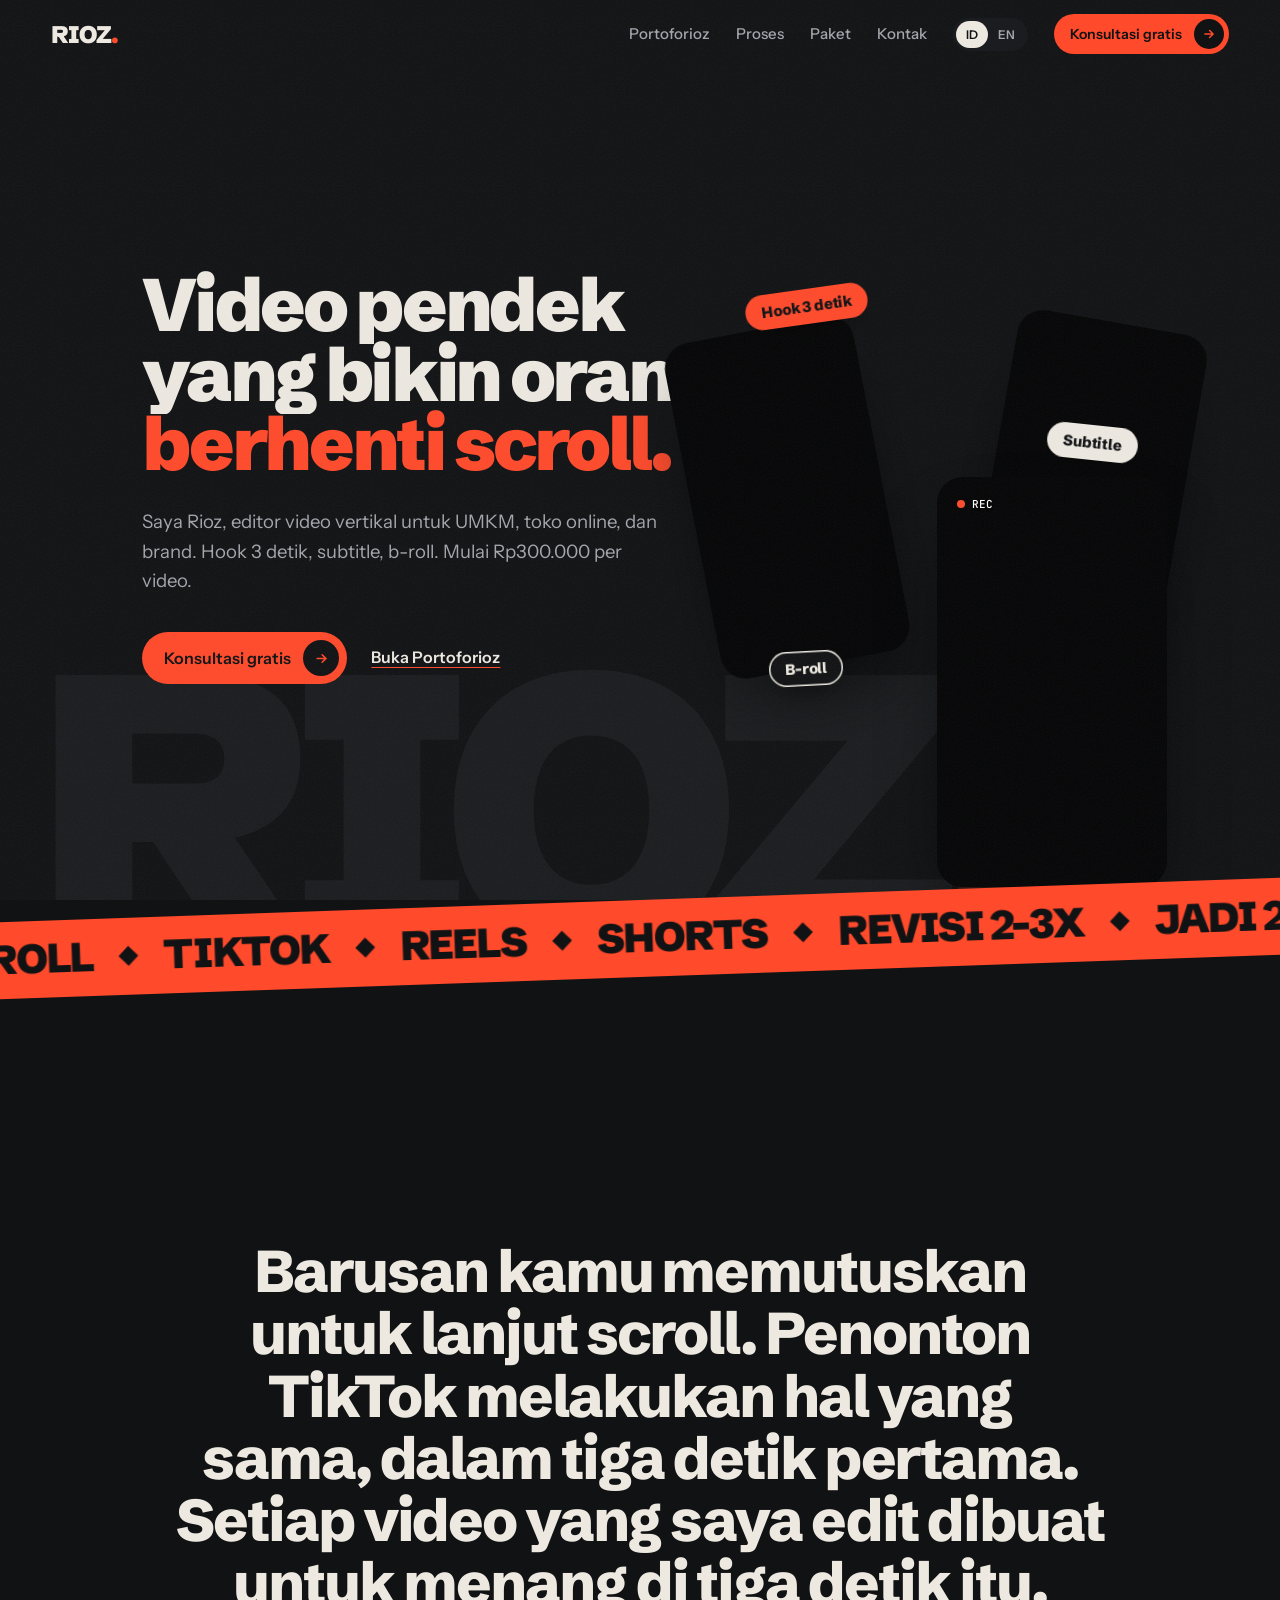
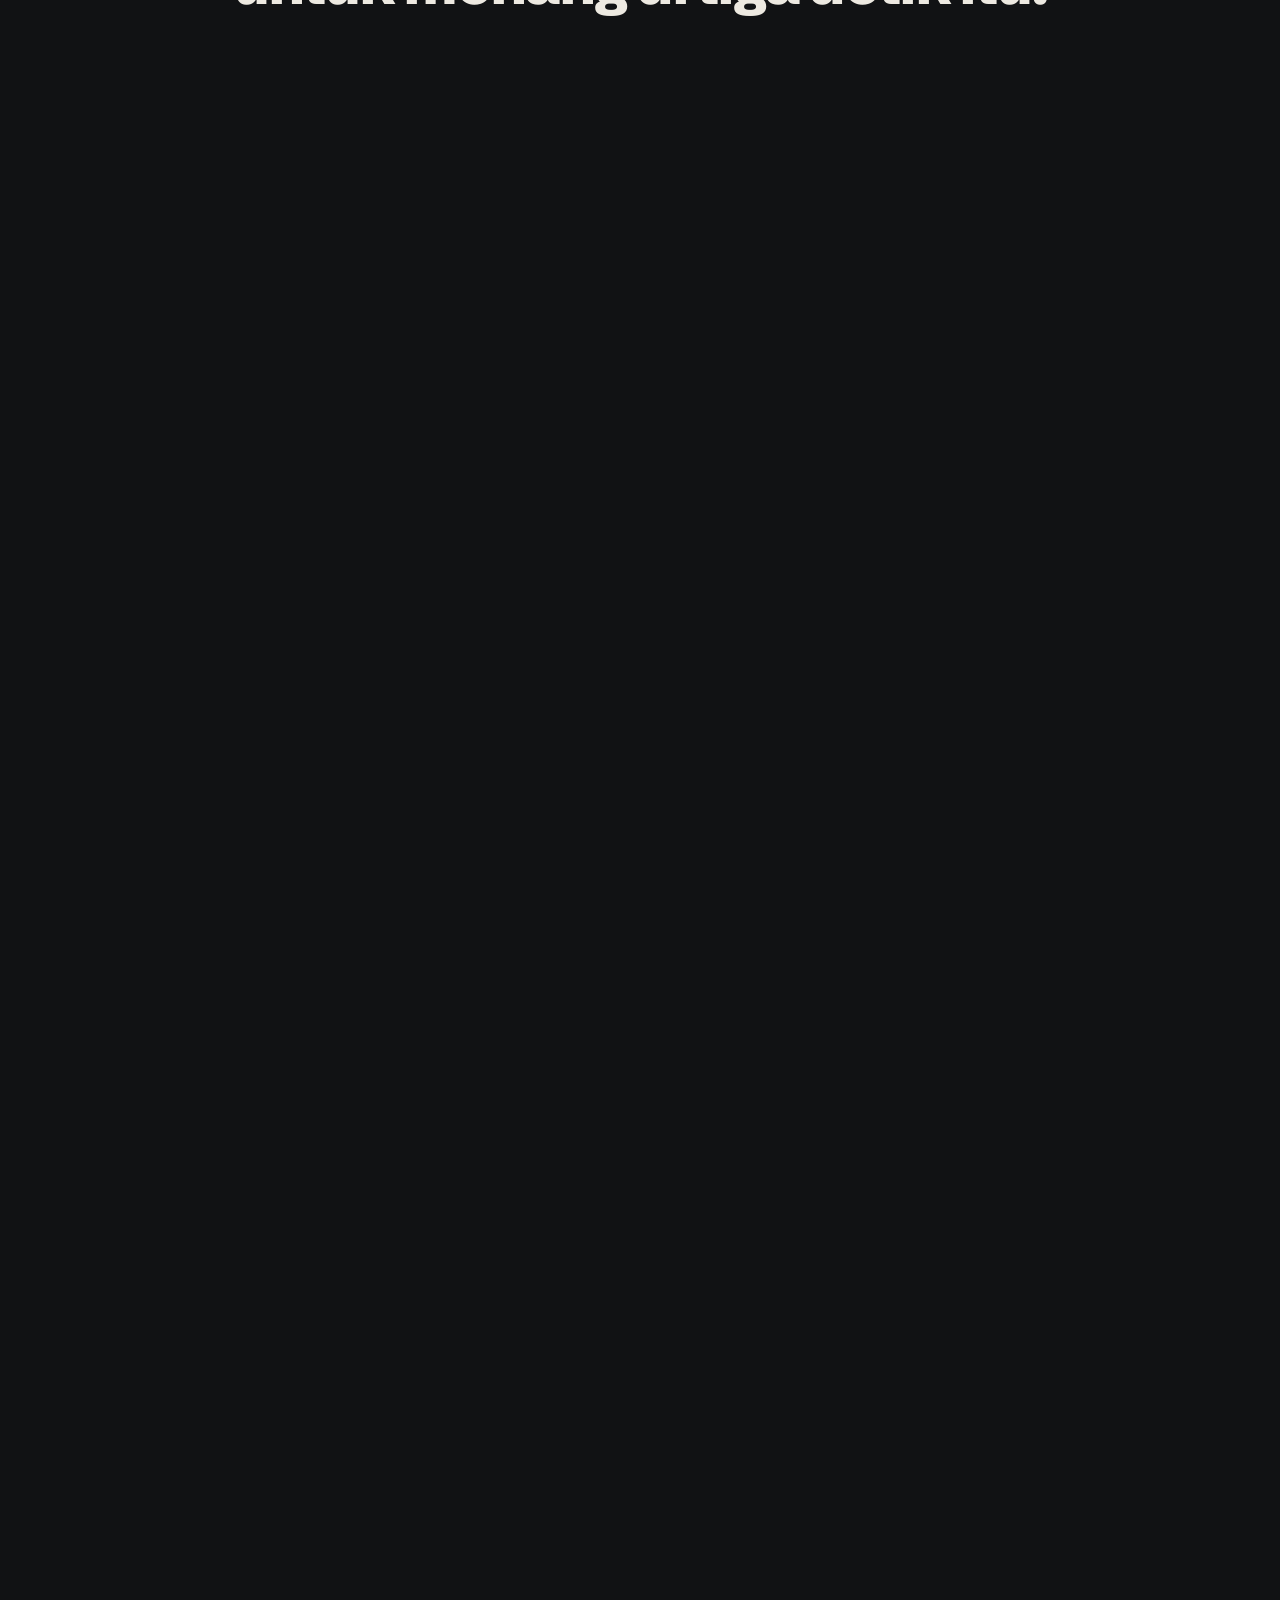
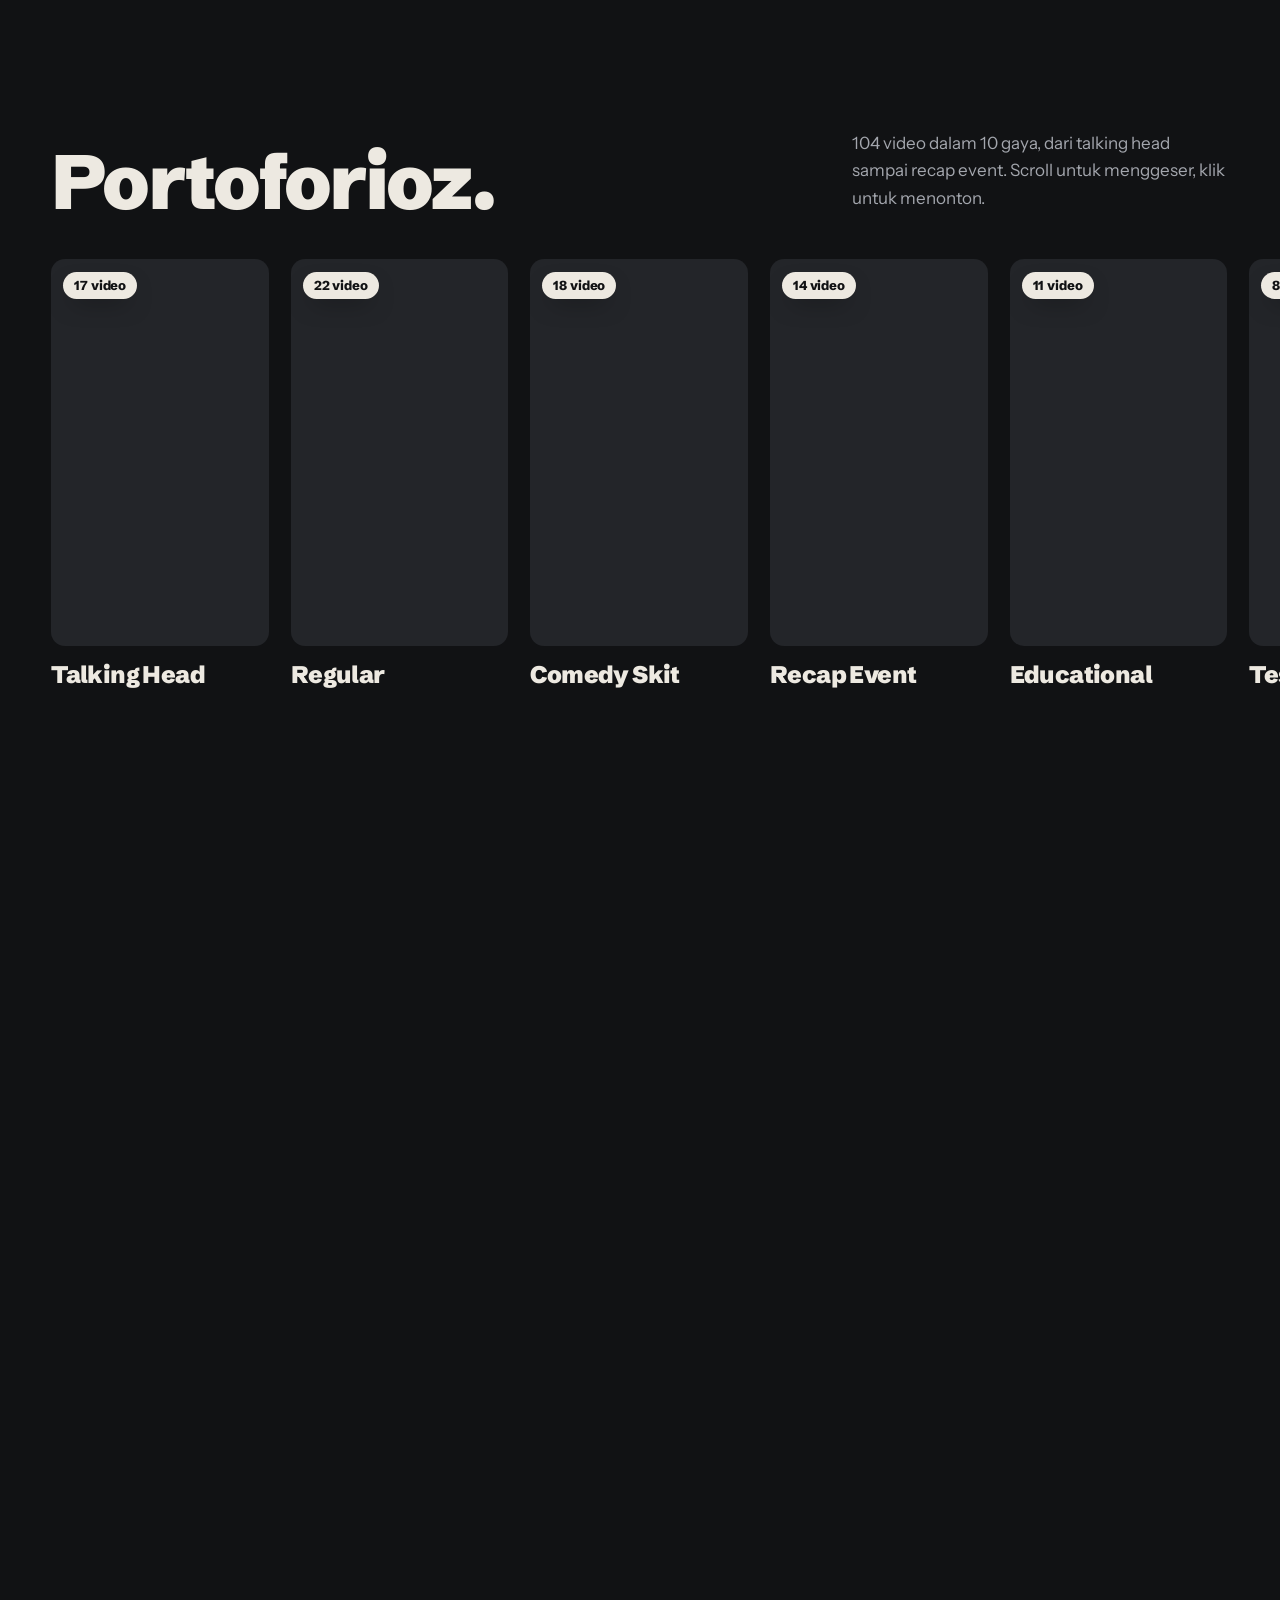
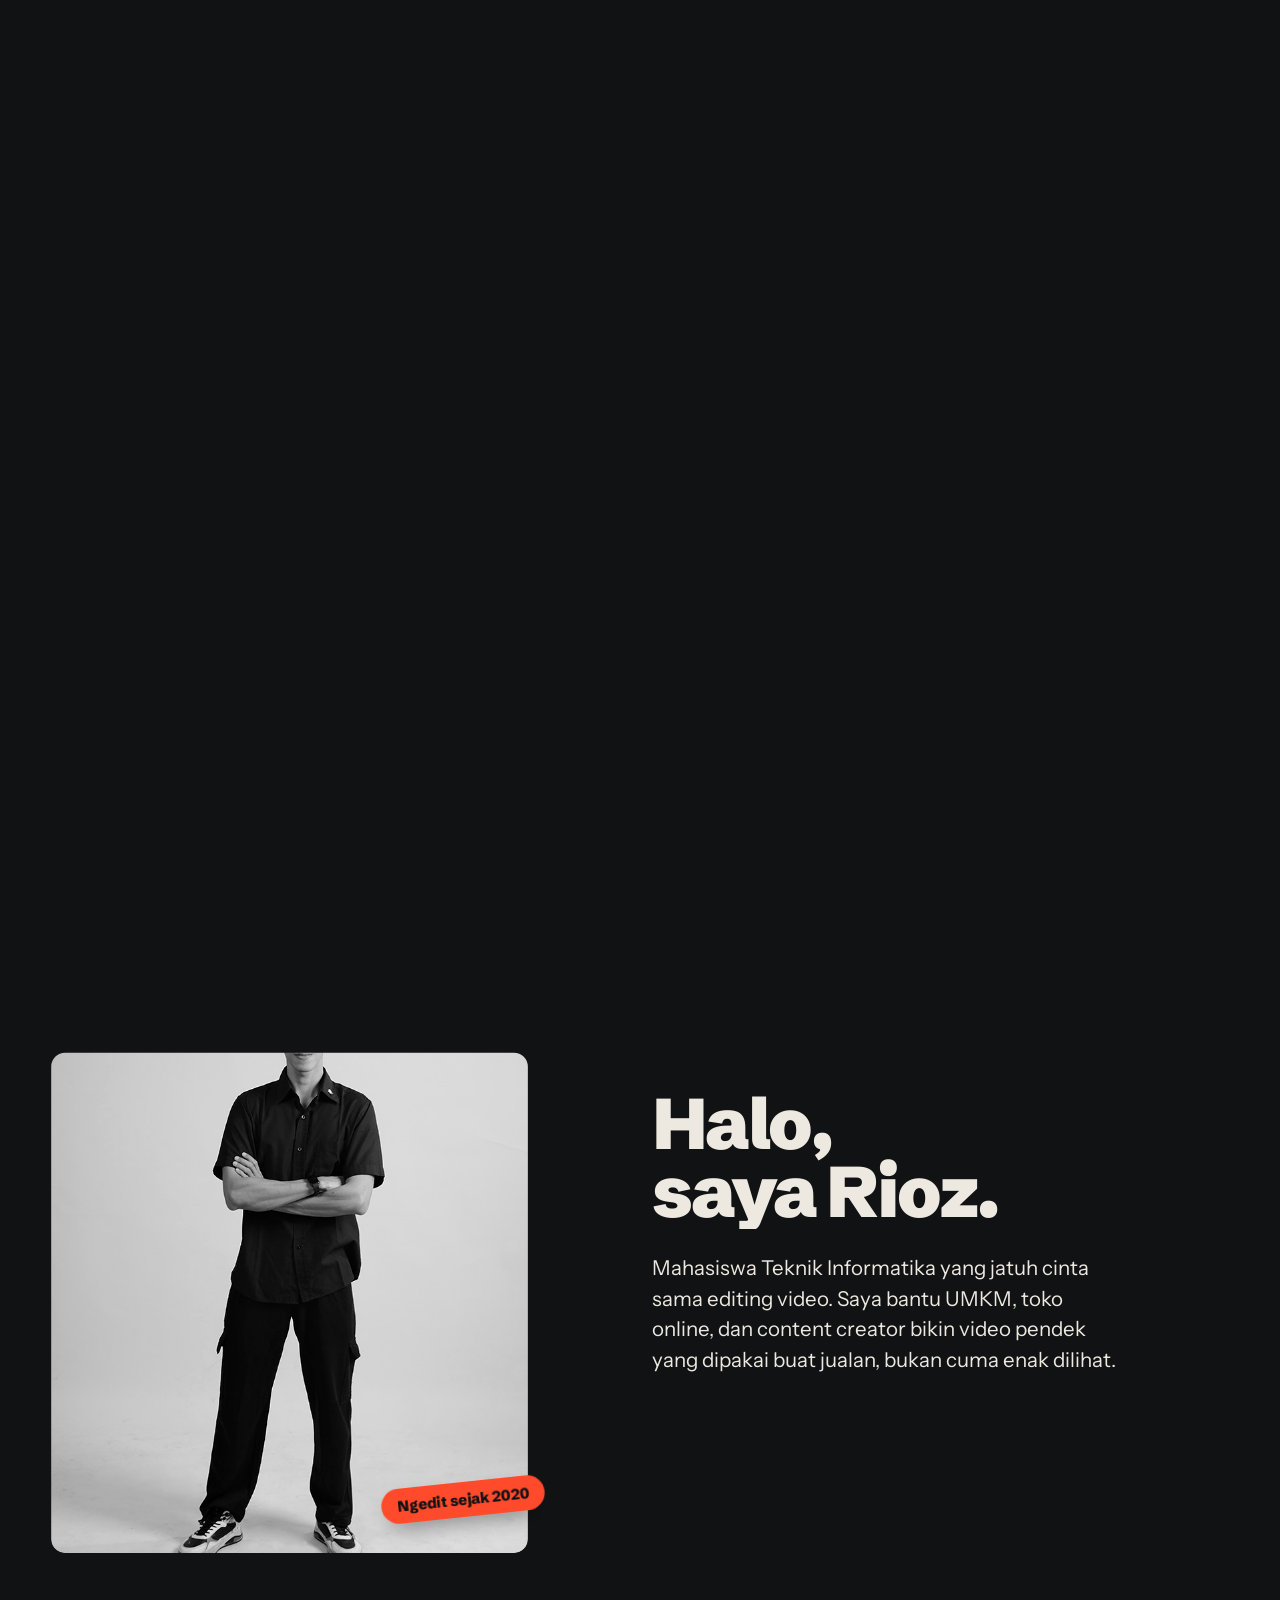
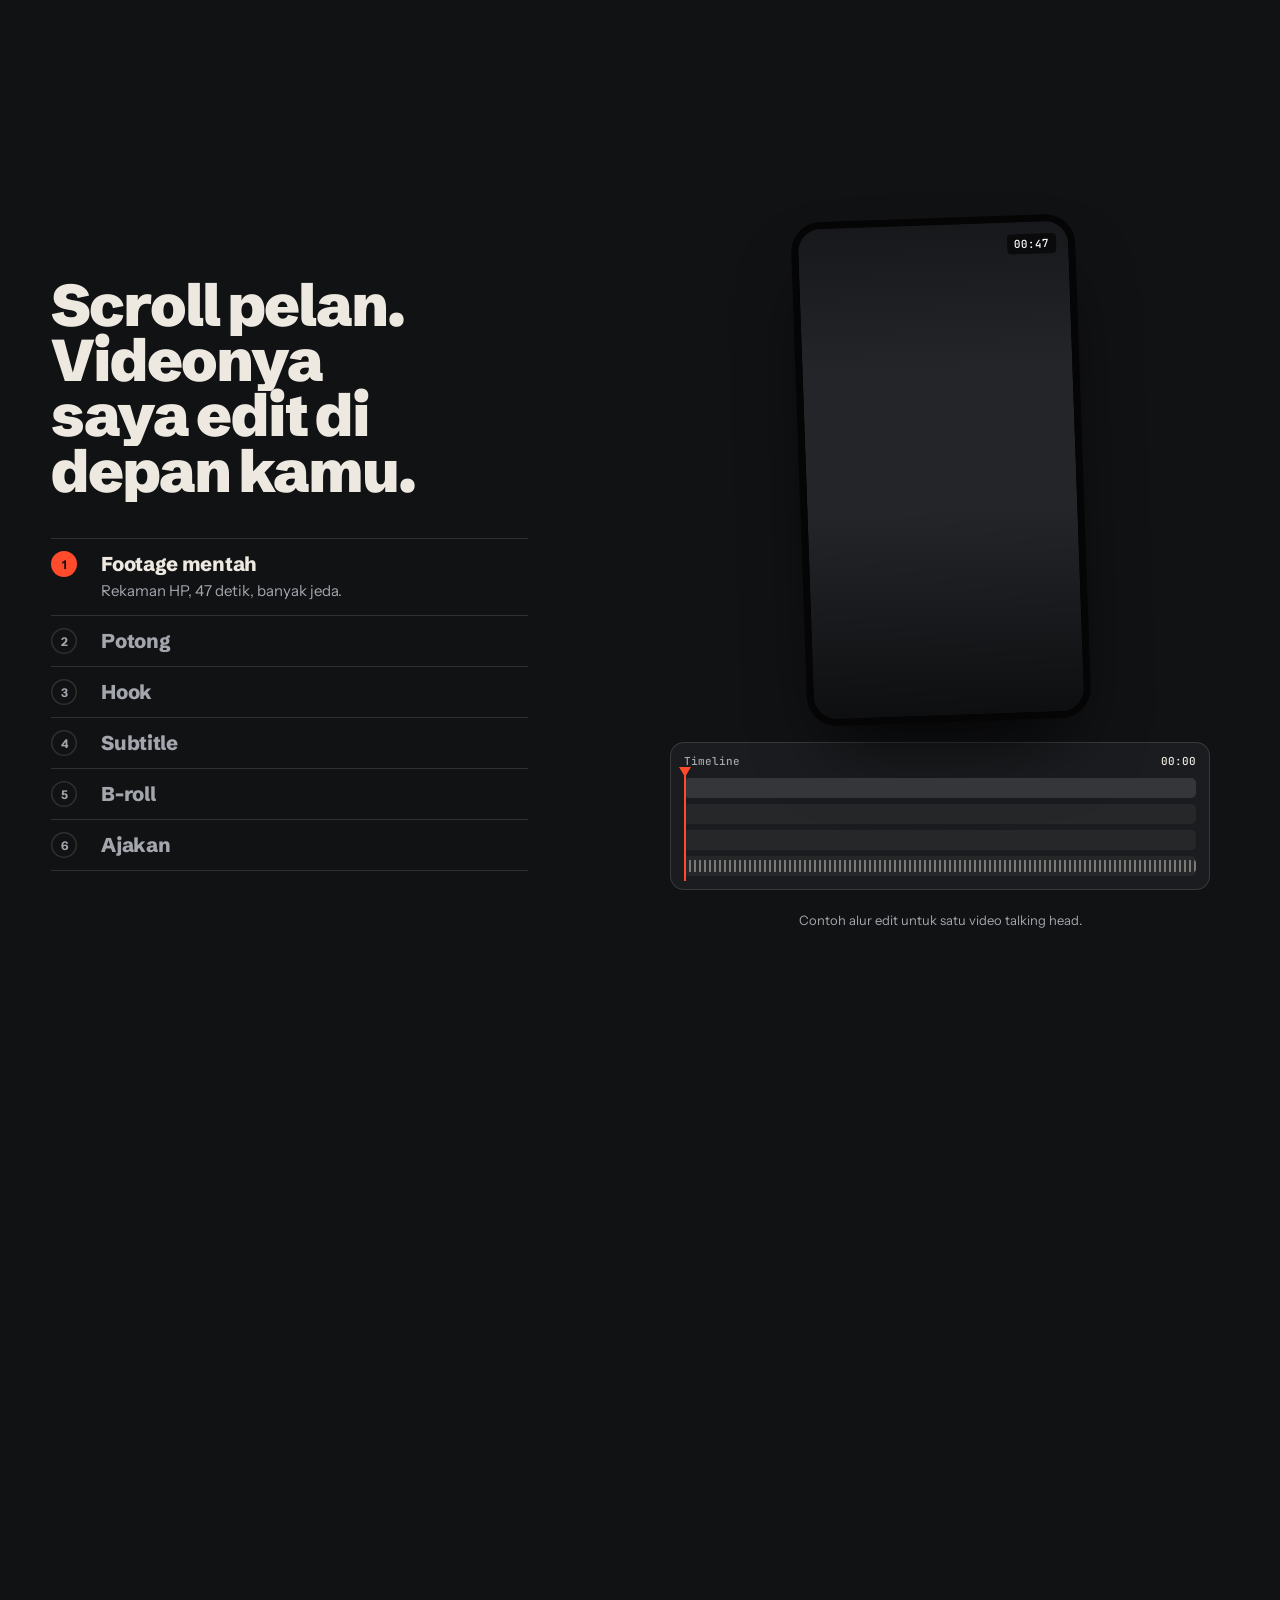
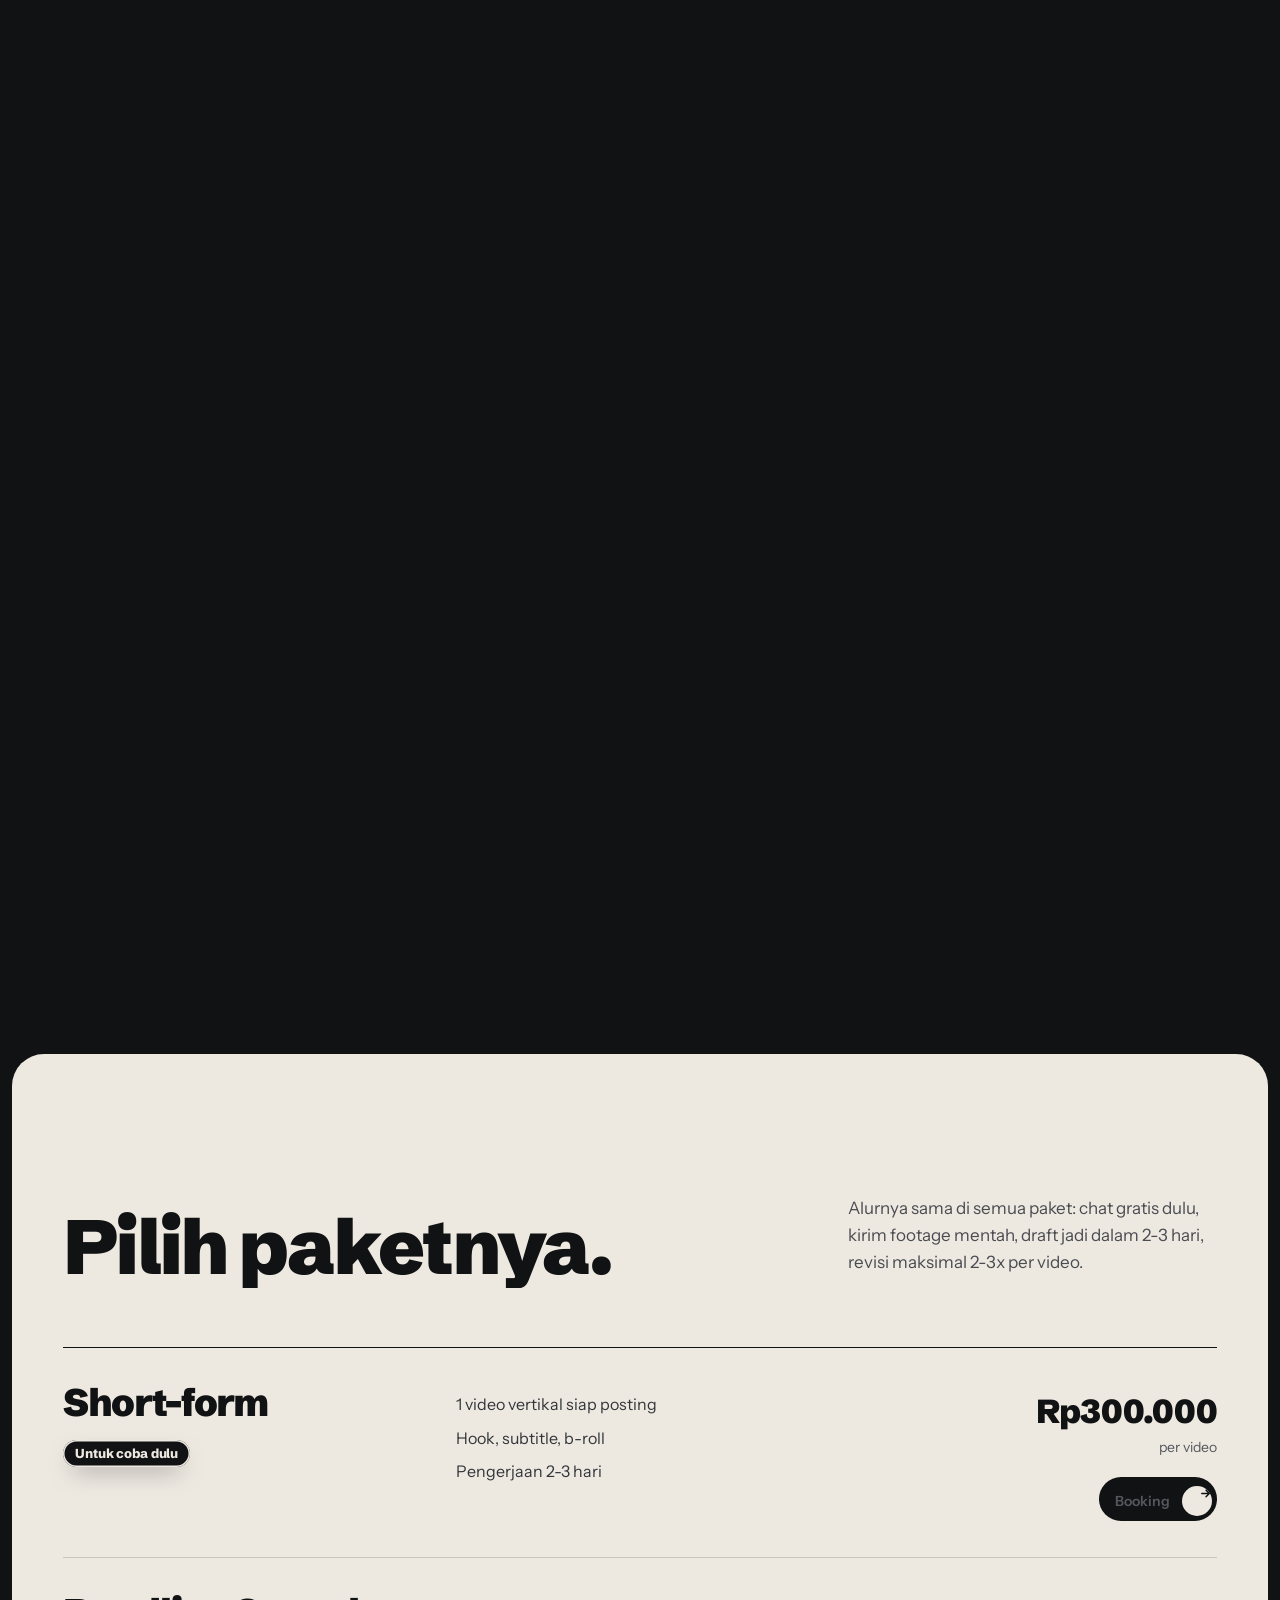
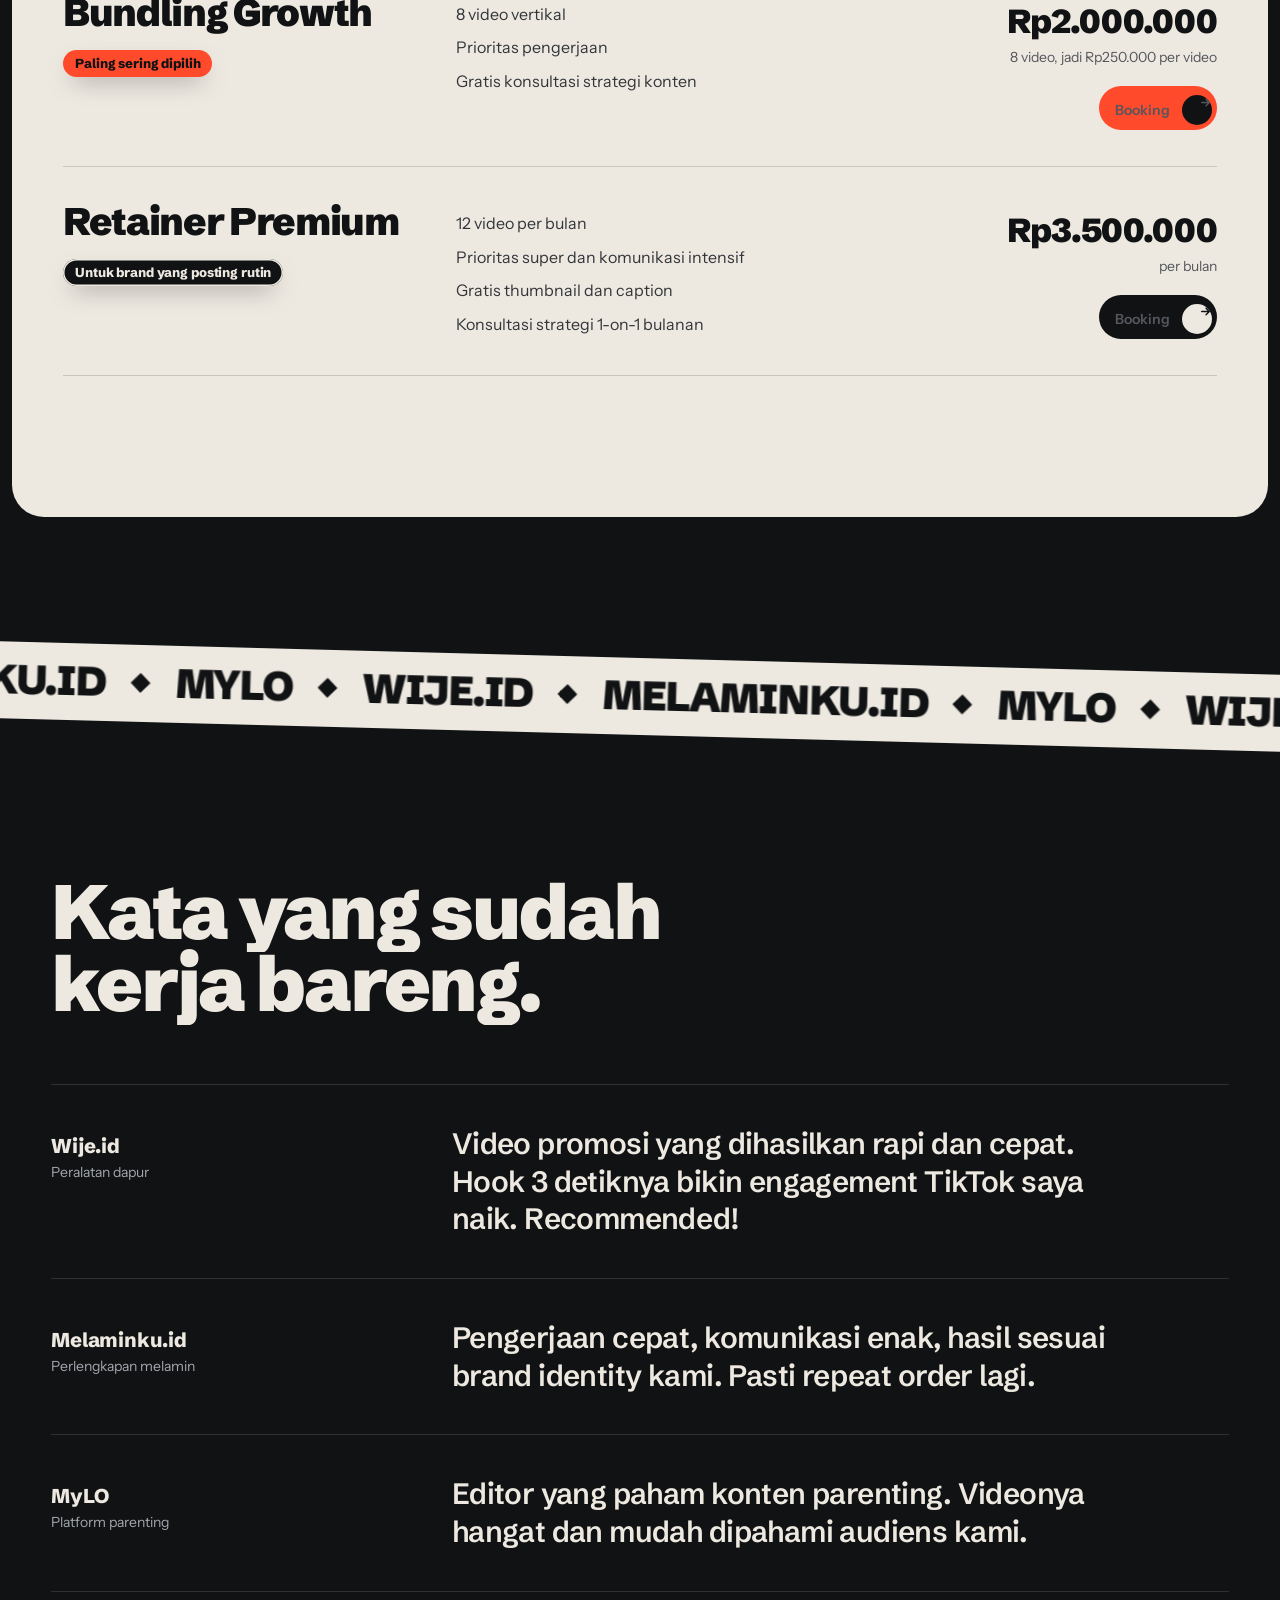
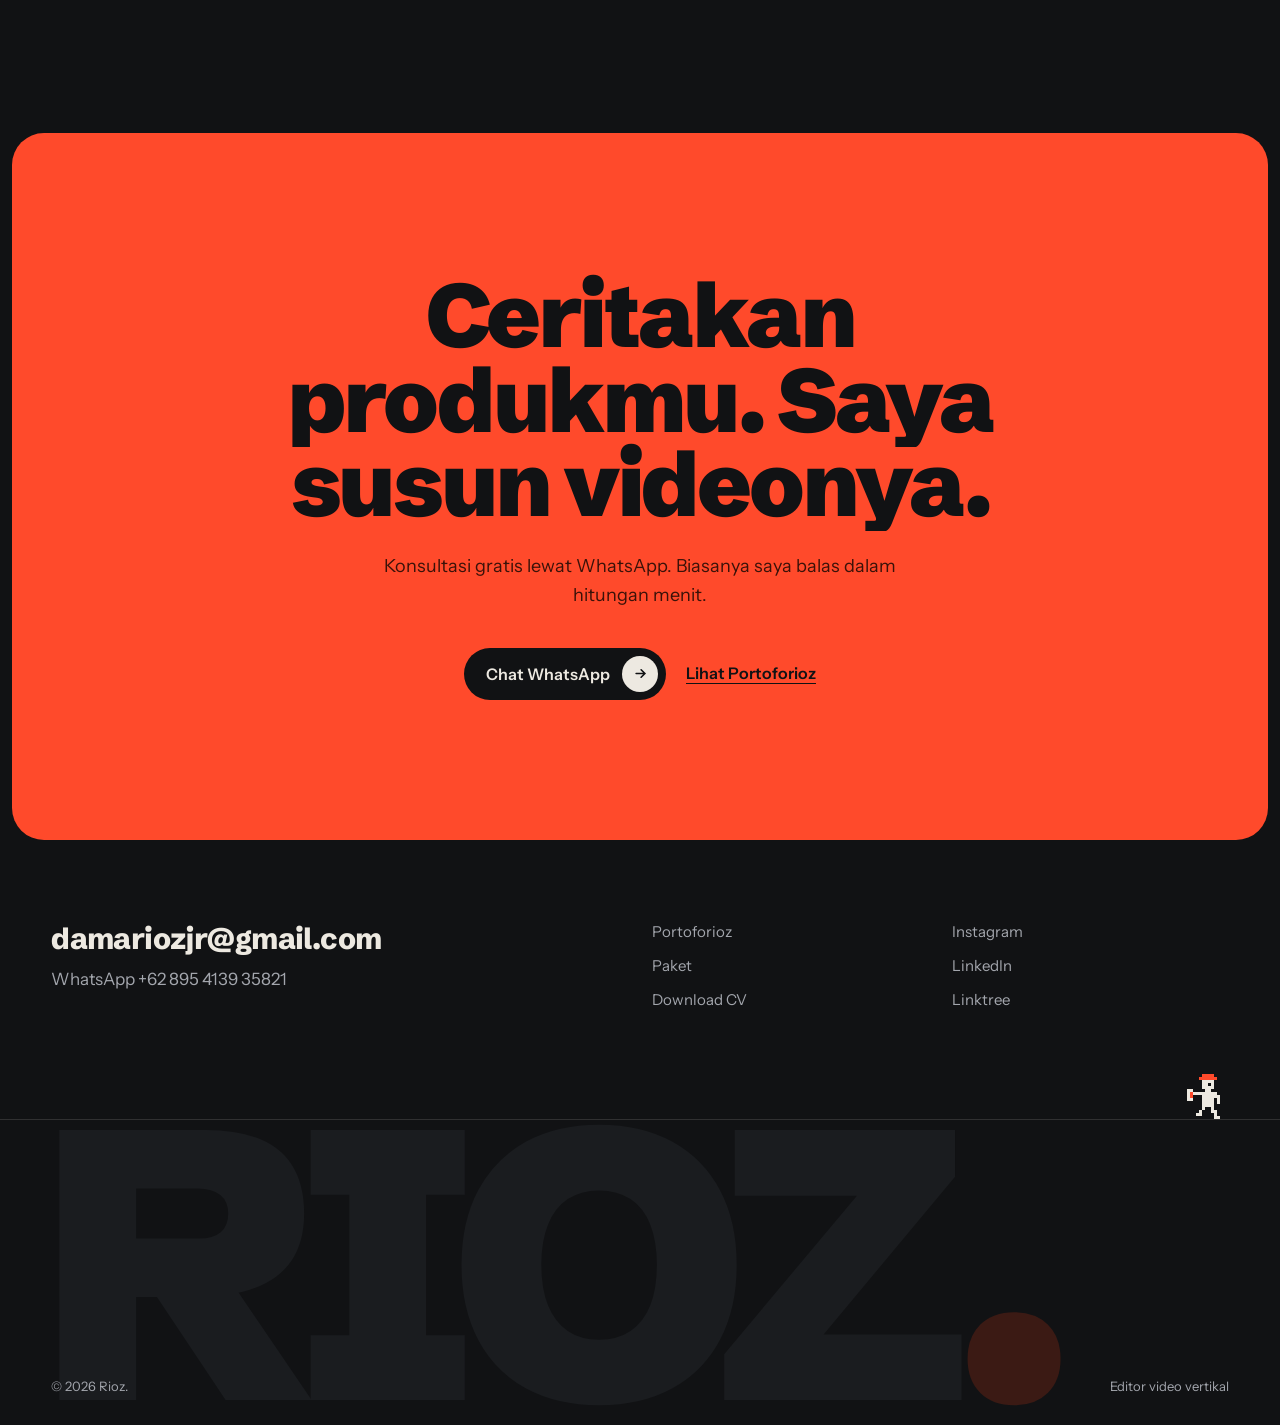
==== commit b303264f: "Portoforioz: rapikan layout, animasi scroll nyata, satu sistem desain - assets/site.css dan site.js " ====
--- a/index.html
+++ b/index.html
@@ -14,412 +14,312 @@
 <meta name="theme-color" content="#111214">
 <link rel="preconnect" href="https://fonts.googleapis.com">
 <link rel="preconnect" href="https://fonts.gstatic.com" crossorigin>
-<link href="https://fonts.googleapis.com/css2?family=Schibsted+Grotesk:wght@500;700;900&family=Instrument+Sans:wght@400;500;600&family=JetBrains+Mono:wght@500&display=swap" rel="stylesheet">
+<link href="https://fonts.googleapis.com/css2?family=Schibsted+Grotesk:wght@500;700;800;900&family=Instrument+Sans:wght@400;500;600&family=JetBrains+Mono:wght@500&display=swap" rel="stylesheet">
+<link rel="stylesheet" href="assets/site.css">
 <style>
-/* The page is an edit session. Scroll is the scrubber. One peak: the visitor edits a video by scrolling. */
-:root{
-  --canvas:#111214;
-  --surface:#1A1C1F;
-  --ink:#EDE9E1;
-  --ink-soft:#A3A6AD;
-  --accent:#FF4A2B;
-  --on-accent:#111214;
-  --line:rgba(237,233,225,.14);
-  --display:"Schibsted Grotesk","Helvetica Neue",Arial,sans-serif;
-  --body:"Instrument Sans","Helvetica Neue",Arial,sans-serif;
-  --code:"JetBrains Mono",ui-monospace,Menlo,Consolas,monospace;
-  --gut:clamp(20px,4vw,48px);
-  --max:1280px;
-  --sp:clamp(96px,12vw,168px);
-  --r:10px;
-  --ease:cubic-bezier(.16,1,.3,1);
-  color-scheme:dark;
-}
-*{box-sizing:border-box}
-html{-webkit-text-size-adjust:100%}
-body{margin:0;background:var(--canvas);color:var(--ink);font:400 17px/1.6 var(--body);-webkit-font-smoothing:antialiased;overflow-x:clip}
-::selection{background:var(--accent);color:var(--on-accent)}
-a{color:inherit;text-decoration-thickness:1px;text-underline-offset:.2em}
-img{display:block;max-width:100%}
-p{margin:0}
-h1,h2,h3{margin:0;font-family:var(--display);font-weight:900;letter-spacing:-0.035em;line-height:.95;text-wrap:balance}
-h2{font-size:clamp(40px,5.6vw,88px)}
-.wrap{max-width:var(--max);margin:0 auto;padding:0 var(--gut)}
-.sr{position:absolute;width:1px;height:1px;overflow:hidden;clip:rect(0 0 0 0);white-space:nowrap}
-:focus-visible{outline:2px solid var(--accent);outline-offset:3px;border-radius:4px}
-.num{font-variant-numeric:tabular-nums}
-.thumb-fallback{background:linear-gradient(160deg,#2a2c30,#16171a)}
-
-/* Header */
-.top{position:fixed;inset:0 0 auto;z-index:50;height:64px;border-bottom:1px solid transparent;transition:background-color .3s var(--ease),border-color .3s var(--ease)}
-.top.solid{background:var(--canvas);border-bottom-color:var(--line)}
-.top .wrap{height:100%;display:flex;align-items:center;gap:28px}
-.wm{font:900 22px var(--display);letter-spacing:-0.04em;text-transform:uppercase;text-decoration:none}
-.wm i,.fg i,.giant i{font-style:normal;color:var(--accent)}
-.links{display:flex;align-items:center;gap:24px;margin-left:auto}
-.links a.l{font-size:14px;font-weight:500;color:var(--ink-soft);text-decoration:none;transition:color .2s}
-.links a.l:hover{color:var(--ink)}
-.lang{display:flex;gap:2px}
-.lang button{font:600 12px var(--body);letter-spacing:.04em;border:0;background:none;color:var(--ink-soft);padding:6px;cursor:pointer}
-.lang button[aria-pressed="true"]{color:var(--ink);box-shadow:inset 0 -1.5px 0 var(--accent)}
-.pill{display:inline-flex;align-items:center;gap:12px;background:var(--accent);color:var(--on-accent);font:600 15px var(--body);padding:7px 7px 7px 20px;border-radius:999px;text-decoration:none;transition:transform .3s var(--ease)}
-.pill:hover{transform:translateY(-2px)}
-.pill .c{width:32px;height:32px;border-radius:50%;background:var(--on-accent);color:var(--accent);display:grid;place-items:center;transition:transform .3s var(--ease)}
-.pill:hover .c{transform:translateX(3px)}
-.pill.sm{font-size:14px;padding:5px 5px 5px 16px}
-.pill.sm .c{width:28px;height:28px}
-.pill.ink{background:var(--canvas);color:var(--ink)}
-.pill.ink .c{background:var(--ink);color:var(--canvas)}
-.tlink{font-weight:600;font-size:15px;text-decoration:underline;text-decoration-color:var(--accent)}
-
-/* Act 1: hero, four planes */
-.hero{position:relative;min-height:clamp(640px,92svh,940px);overflow:hidden;isolation:isolate;display:flex;flex-direction:column}
-.plane{position:absolute;will-change:transform}
-.bg{left:-20px;right:-20px;top:-40px;height:calc(100% + 80px);display:grid;grid-template-columns:repeat(6,1fr);gap:8px;z-index:0}
-.bg div{position:relative;overflow:hidden;border-radius:4px}
-.bg img{width:100%;height:100%;object-fit:cover;filter:grayscale(1) brightness(.42) contrast(1.1)}
-.bg div:nth-child(odd){transform:translateY(-36px)}
-.subject{z-index:2;right:max(var(--gut),calc((100vw - var(--max))/2 + var(--gut)));top:120px;width:clamp(210px,21vw,300px)}
-.phone{position:relative;aspect-ratio:9/16;border-radius:30px;border:7px solid #050506;background:#050506;overflow:hidden;box-shadow:0 40px 80px -30px rgba(0,0,0,.9),0 12px 24px -12px rgba(0,0,0,.6);transform:rotate(4deg)}
-.phone img{position:absolute;inset:0;width:100%;height:100%;object-fit:cover}
-.rec{position:absolute;top:14px;left:14px;display:flex;gap:7px;align-items:center;font:500 11px var(--code);color:#fff;z-index:3}
+/* Home. Scroll is the scrubber; the peak is a video being edited by the visitor's scroll. */
+
+/* Act 1: hero. Planes: giant wordmark (back), fanned phones (subject), stickers (front), grain. */
+.hero{position:relative;min-height:clamp(700px,100svh,980px);display:flex;flex-direction:column;justify-content:center;padding:110px 0 56px;overflow:hidden;isolation:isolate}
+.hero .back{position:absolute;left:0;right:0;bottom:-0.16em;z-index:0;font:900 clamp(140px,30vw,480px)/.8 var(--display);letter-spacing:-0.07em;text-transform:uppercase;color:var(--surface);padding-left:calc(var(--gut) - .05em);white-space:nowrap;pointer-events:none;will-change:transform}
+.hero .back i{font-style:normal;color:#3b1a14}
+.hero .g12{position:relative;z-index:2;align-items:center}
+.hero .copy{grid-column:1/8}
+.hero h1{font-size:clamp(48px,5.8vw,96px);letter-spacing:-0.045em}
+.hero h1 em{font-style:normal;color:var(--accent)}
+.hero .lede{margin-top:28px;font-size:clamp(17px,1.45vw,20px);color:var(--ink-soft);max-width:28em}
+.hero .acts{display:flex;flex-wrap:wrap;align-items:center;gap:24px;margin-top:36px}
+.stage{grid-column:8/13;position:relative;height:clamp(440px,58svh,620px)}
+.ph3{position:absolute;top:50%;left:50%;width:clamp(170px,15vw,230px);aspect-ratio:9/16;margin:0;border-radius:26px;border:6px solid #050506;background:#050506;overflow:hidden;box-shadow:0 40px 80px -30px rgba(0,0,0,.9);will-change:transform;transform:translate(-50%,-50%) translate(var(--x,0px),var(--y,0px)) rotate(var(--r,0deg))}
+.ph3 img{width:100%;height:100%;object-fit:cover}
+.ph3.l{--x:-78%;--y:6%;--r:-11deg;z-index:1}
+.ph3.r{--x:78%;--y:4%;--r:10deg;z-index:1}
+.ph3.c{width:clamp(200px,18vw,270px);z-index:2}
+.rec{position:absolute;top:14px;left:14px;display:flex;gap:7px;align-items:center;font:500 11px var(--code);color:#fff;text-shadow:0 1px 2px rgba(0,0,0,.6)}
 .rec::before{content:"";width:8px;height:8px;border-radius:50%;background:var(--accent);animation:blink 1.2s steps(2,jump-none) infinite}
 @keyframes blink{50%{opacity:.2}}
-.fg{position:relative;z-index:3;margin-top:auto;margin-bottom:-0.13em;padding-top:56px;font:900 clamp(120px,27vw,420px)/.8 var(--display);letter-spacing:-0.065em;text-transform:uppercase;padding-left:calc(var(--gut) - .04em);white-space:nowrap;pointer-events:none;color:var(--ink)}
-.grain{position:absolute;inset:0;z-index:4;pointer-events:none;opacity:.07;background-image:url("data:image/svg+xml,%3Csvg xmlns='http://www.w3.org/2000/svg' width='160' height='160'%3E%3Cfilter id='n'%3E%3CfeTurbulence type='fractalNoise' baseFrequency='.9' numOctaves='2' stitchTiles='stitch'/%3E%3C/filter%3E%3Crect width='100%25' height='100%25' filter='url(%23n)'/%3E%3C/svg%3E")}
-.hero-copy{position:relative;z-index:5;width:100%;padding-top:clamp(120px,16svh,170px)}
-.hero-copy .in{max-width:min(640px,56%);position:relative}
-.hero-copy .in::before{content:"";position:absolute;inset:-60px -80px -60px -120px;z-index:-1;background:radial-gradient(60% 60% at 35% 45%,rgba(17,18,20,.88),rgba(17,18,20,0) 100%)}
-.hero h1{font-size:clamp(42px,5vw,80px)}
-.hero p.lede{margin-top:24px;font-size:clamp(17px,1.5vw,20px);color:var(--ink-soft);max-width:30em}
-.acts{display:flex;flex-wrap:wrap;align-items:center;gap:22px;margin-top:34px}
-
-.pxline{position:relative;height:52px;border-bottom:1px solid var(--line);overflow:hidden}
-.walker{position:absolute;bottom:0;left:0;width:48px;height:48px;animation:travel 40s steps(200) infinite}
-.walker span{position:absolute;left:0;top:0;width:3px;height:3px}
-.walker .f2{visibility:hidden}
-.walker .f1{animation:fa .5s steps(1) infinite}
-.walker .f2{animation:fb .5s steps(1) infinite}
-@keyframes fa{0%{visibility:visible}50%{visibility:hidden}}
-@keyframes fb{0%{visibility:hidden}50%{visibility:visible}}
-@keyframes travel{from{transform:translateX(-60px)}to{transform:translateX(calc(100vw + 10px))}}
-
-/* Act 2: kinetic statement, centred */
-.say{height:230vh;position:relative}
+.front{position:absolute;inset:0;z-index:3;pointer-events:none;will-change:transform}
+.front .stk{position:absolute}
+.front .s1{left:2%;top:14%;transform:rotate(-8deg)}
+.front .s2{right:0;top:40%;transform:rotate(6deg)}
+.front .s3{left:8%;bottom:10%;transform:rotate(-3deg)}
+.js .hero .ph3{animation:deal 1.2s var(--ease) both}
+.js .hero .ph3.c{animation-delay:.05s}.js .hero .ph3.l{animation-delay:.18s}.js .hero .ph3.r{animation-delay:.28s}
+@keyframes deal{from{transform:translate(-50%,-30%) rotate(0deg) scale(.9);opacity:0}}
+.js .front .stk{animation:pop .7s var(--ease) both}
+.js .front .s1{animation-delay:.55s}.js .front .s2{animation-delay:.68s}.js .front .s3{animation-delay:.8s}
+@keyframes pop{from{opacity:0;scale:.6}}
+.grain{position:absolute;inset:0;z-index:4;pointer-events:none;opacity:.06;background-image:url("data:image/svg+xml,%3Csvg xmlns='http://www.w3.org/2000/svg' width='160' height='160'%3E%3Cfilter id='n'%3E%3CfeTurbulence type='fractalNoise' baseFrequency='.9' numOctaves='2' stitchTiles='stitch'/%3E%3C/filter%3E%3Crect width='100%25' height='100%25' filter='url(%23n)'/%3E%3C/svg%3E")}
+
+/* Act 2: kinetic statement */
+.say{position:relative;height:240vh}
 .say .stick{position:sticky;top:0;height:100svh;display:grid;place-items:center}
-.kin{font:700 clamp(30px,4.2vw,64px)/1.08 var(--display);letter-spacing:-0.03em;text-align:center;max-width:17em;margin:0 auto;text-wrap:balance}
-.kin .w{opacity:.16;transition:opacity .35s var(--ease)}
+.kin{font:800 clamp(34px,4.6vw,72px)/1.06 var(--display);letter-spacing:-0.035em;text-align:center;max-width:16em;margin:0 auto;text-wrap:balance}
+.kin .w{opacity:.14;transition:opacity .3s var(--ease),color .3s var(--ease)}
 .kin .w.on{opacity:1}
 .kin .w.hl.on{color:var(--accent)}
 
-/* Act 3: pan shelf, trailing anchor */
+/* Act 3: Portoforioz shelf, horizontal pan */
 .work{position:relative}
-.work .stick{position:sticky;top:0;height:100svh;display:flex;flex-direction:column;justify-content:center;gap:clamp(28px,4svh,48px);overflow:hidden}
-.work .hd{display:flex;justify-content:flex-end;text-align:right}
-.work .hd>div{max-width:620px}
-.work .hd p{margin-top:16px;color:var(--ink-soft)}
-.track{display:flex;gap:20px;padding:0 var(--gut);will-change:transform;width:max-content}
-.cat{flex:none;width:clamp(200px,17vw,250px);text-decoration:none;color:var(--ink)}
-.cat .fr{position:relative;aspect-ratio:9/16;border-radius:var(--r);overflow:hidden;background:var(--surface)}
-.cat img{width:100%;height:100%;object-fit:cover;transition:transform .6s var(--ease)}
-.cat:hover img{transform:scale(1.04)}
-.cat h3{font-size:22px;letter-spacing:-0.02em;margin-top:14px;line-height:1.1}
-.cat p{font-size:14px;color:var(--ink-soft);margin-top:2px}
-.cat.end .fr{display:grid;place-items:center;background:transparent;border:1px solid var(--line);text-align:center;padding:20px}
-.cat.end .fr strong{font:900 clamp(40px,4vw,56px)/.9 var(--display);letter-spacing:-0.04em}
-.cat.end .fr span{display:block;margin-top:12px;font-weight:600;color:var(--accent)}
-
-/* Act 4: about, quiet split */
-.about{padding:var(--sp) 0}
-.about .g{display:grid;grid-template-columns:repeat(12,minmax(0,1fr));gap:24px;align-items:end}
-.about .ph{grid-column:2/6;aspect-ratio:4/5;border-radius:var(--r);overflow:hidden;background:var(--surface);clip-path:inset(var(--clip,0%) 0 0 0 round var(--r))}
-.about .ph img{width:100%;height:100%;object-fit:cover;filter:grayscale(1);transform:scale(var(--zoom,1))}
-.about .tx{grid-column:7/12;padding-bottom:12px}
-.about .tx p{margin-top:24px;font-size:clamp(18px,1.6vw,21px);max-width:30em}
-.about .tx p.who{font-size:15px;color:var(--ink-soft);margin-top:20px}
+.work .stick{position:sticky;top:0;height:100svh;display:flex;flex-direction:column;justify-content:center;overflow:hidden;padding-top:68px}
+.work .sh{margin-bottom:40px}
+.track{display:flex;gap:22px;width:max-content;padding:0 var(--gut);will-change:transform}
+.cat{flex:none;width:clamp(210px,17vw,250px);text-decoration:none;color:var(--ink)}
+.cat .fr{position:relative;aspect-ratio:9/16;border-radius:var(--r);overflow:hidden;transition:transform .5s var(--ease)}
+.cat img{width:100%;height:100%;object-fit:cover;transition:transform .7s var(--ease)}
+.cat:hover .fr{transform:rotate(-2deg) translateY(-6px)}
+.cat:hover img{transform:scale(1.06)}
+.cat .ct{position:absolute;top:12px;left:12px}
+.cat .ct .stk{font-size:13px;padding:7px 11px}
+.cat h3{font-size:24px;letter-spacing:-0.025em;margin-top:16px;line-height:1.05}
+.cat.end .fr{display:grid;place-items:center;text-align:center;background:var(--accent);color:var(--on-accent);padding:20px}
+.cat.end strong{display:block;font:900 64px/.85 var(--display);letter-spacing:-0.05em}
+.cat.end span{display:block;margin-top:14px;font:800 18px var(--display)}
+
+/* Act 4: about, quiet */
+.about{padding:var(--sec) 0}
+.about .g12{align-items:center}
+.about .pic{grid-column:1/6;position:relative}
+.about .ph{aspect-ratio:4/5;border-radius:var(--r);overflow:hidden;clip-path:inset(var(--clip,0%) 0 0 0 round var(--r))}
+.about .ph img{width:100%;height:100%;object-fit:cover;filter:grayscale(1) contrast(1.05);transform:scale(var(--zoom,1))}
+.about .pic .stk{position:absolute;right:-18px;bottom:36px;transform:rotate(-6deg)}
+.about .tx{grid-column:7/12}
+.about h2{font-size:clamp(44px,5.6vw,88px)}
+.about .tx p{margin-top:28px;font-size:clamp(18px,1.6vw,22px);line-height:1.5}
+.about .tx .who{font-size:15px;color:var(--ink-soft);margin-top:22px}
 
 /* Act 5: the edit (peak) */
 .edit{position:relative;height:640vh}
-.edit .stick{position:sticky;top:0;height:100svh;display:grid;grid-template-columns:repeat(12,minmax(0,1fr));gap:24px;align-items:center;max-width:var(--max);margin:0 auto;padding:64px var(--gut) 24px}
+.edit .stick{position:sticky;top:0;height:100svh;max-width:var(--max);margin:0 auto;padding:88px var(--gut) 28px;display:grid;grid-template-columns:repeat(12,minmax(0,1fr));column-gap:24px;align-items:center}
 .edit .copy{grid-column:1/6}
-.edit h2{font-size:clamp(36px,4.4vw,68px)}
-.steps{list-style:none;margin:36px 0 0;padding:0;border-top:1px solid var(--line)}
-.steps li{border-bottom:1px solid var(--line);padding:14px 0}
-.steps li b{display:block;font:700 19px var(--display);letter-spacing:-0.01em;color:var(--ink-soft);transition:color .3s var(--ease)}
-.steps li span{display:block;font-size:15px;color:var(--ink-soft);max-height:0;opacity:0;overflow:hidden;transition:opacity .35s var(--ease)}
+.edit h2{font-size:clamp(40px,4.6vw,72px)}
+.steps{list-style:none;margin:40px 0 0;padding:0}
+.steps li{display:grid;grid-template-columns:36px 1fr;column-gap:14px;padding:12px 0;border-top:1px solid var(--line)}
+.steps li:last-child{border-bottom:1px solid var(--line)}
+.steps li i{grid-row:span 2;width:26px;height:26px;border-radius:50%;box-shadow:inset 0 0 0 1.5px var(--line);display:grid;place-items:center;font:700 12px var(--body);font-style:normal;color:var(--ink-soft);transition:background-color .3s,color .3s,box-shadow .3s}
+.steps li b{font:800 20px/1.3 var(--display);letter-spacing:-0.015em;color:var(--ink-soft);transition:color .3s}
+.steps li span{font-size:15px;color:var(--ink-soft);display:none}
 .steps li.on b,.steps li.done b{color:var(--ink)}
-.steps li.on span{max-height:4em;opacity:1;margin-top:4px}
-.steps li.done b::after{content:"";display:inline-block;width:7px;height:7px;border-radius:50%;background:var(--accent);margin-left:10px;vertical-align:middle}
+.steps li.on span{display:block;margin-top:2px}
+.steps li.on i{background:var(--accent);color:var(--on-accent);box-shadow:none}
+.steps li.done i{background:var(--ink);color:var(--canvas);box-shadow:none}
 .edit .vis{grid-column:7/13;display:flex;flex-direction:column;align-items:center;gap:20px}
-.ephone{position:relative;height:min(58svh,560px);aspect-ratio:9/16;border-radius:28px;border:7px solid #050506;background:#050506;overflow:hidden;box-shadow:0 40px 80px -30px rgba(0,0,0,.9)}
+.ephone{position:relative;height:min(56svh,560px);aspect-ratio:9/16;border-radius:30px;border:7px solid #050506;background:#050506;overflow:hidden;box-shadow:0 40px 80px -30px rgba(0,0,0,.9);transform:rotate(var(--tilt,0deg));transition:transform .5s var(--ease)}
 .ephone .lay{position:absolute;inset:0}
 .ephone img{position:absolute;inset:0;width:100%;height:100%;object-fit:cover}
 .raw{transition:opacity .5s var(--ease)}
-.raw img{filter:grayscale(1) brightness(.75) contrast(.9);transform:rotate(-2.5deg) scale(1.12)}
-.dur{position:absolute;top:12px;right:12px;font:500 11px var(--code);color:#fff;background:rgba(0,0,0,.55);padding:3px 7px;border-radius:4px;z-index:5}
+.raw img{filter:grayscale(1) brightness(.7) contrast(.9);transform:rotate(-2.5deg) scale(1.12)}
+.dur{position:absolute;top:12px;right:12px;font:500 11px var(--code);color:#fff;background:rgba(0,0,0,.6);padding:3px 7px;border-radius:4px;z-index:5}
 .flash{background:#fff;opacity:0;pointer-events:none;z-index:6}
 .flash.go{animation:flash .45s var(--ease)}
 @keyframes flash{0%{opacity:.85}100%{opacity:0}}
-.hook{position:absolute;left:10%;right:10%;top:16%;text-align:center;font:900 clamp(22px,2.4vw,34px)/.95 var(--display);text-transform:uppercase;letter-spacing:-0.02em;color:#fff;opacity:0;transform:scale(.6);transition:opacity .3s var(--ease),transform .45s var(--ease);z-index:4}
-.hook em{font-style:normal;background:var(--accent);color:var(--on-accent);padding:0 .18em;border-radius:4px;display:inline-block;transform:rotate(-2deg)}
-.subt{position:absolute;left:8%;right:8%;bottom:24%;text-align:center;font:700 clamp(14px,1.3vw,18px)/1.25 var(--body);color:#fff;opacity:0;transform:translateY(10px);transition:opacity .3s var(--ease),transform .4s var(--ease);z-index:4}
-.subt span{padding:1px 3px;border-radius:3px}
+.vig{background:linear-gradient(180deg,rgba(0,0,0,.35),transparent 30%,transparent 58%,rgba(0,0,0,.6));z-index:2}
+.hook{position:absolute;left:8%;right:8%;top:14%;text-align:center;font:900 clamp(24px,2.4vw,36px)/.95 var(--display);text-transform:uppercase;letter-spacing:-0.02em;color:#fff;opacity:0;transform:scale(.5) rotate(-8deg);transition:opacity .25s var(--ease),transform .5s cubic-bezier(.34,1.56,.64,1);z-index:4}
+.hook em{font-style:normal;background:var(--accent);color:var(--on-accent);padding:0 .18em;border-radius:6px;display:inline-block;transform:rotate(-3deg)}
+.subt{position:absolute;left:8%;right:8%;bottom:24%;text-align:center;font:700 clamp(14px,1.3vw,18px)/1.3 var(--body);color:#fff;opacity:0;transform:translateY(12px);transition:opacity .3s var(--ease),transform .4s var(--ease);z-index:4}
+.subt span{padding:1px 4px;border-radius:4px}
 .subt span.on{background:var(--accent);color:var(--on-accent)}
-.broll{position:absolute;right:8%;top:40%;width:42%;aspect-ratio:1;border-radius:10px;overflow:hidden;border:3px solid #fff;transform:translateX(140%) rotate(6deg);transition:transform .55s var(--ease);z-index:3;box-shadow:0 14px 28px -10px rgba(0,0,0,.7)}
-.ctab{position:absolute;left:50%;bottom:8%;transform:translate(-50%,180%);background:#fff;color:#111;font:700 13px var(--body);padding:8px 16px;border-radius:999px;white-space:nowrap;transition:transform .5s var(--ease);z-index:4}
-.vig{background:linear-gradient(180deg,rgba(0,0,0,.35),transparent 30%,transparent 60%,rgba(0,0,0,.55));z-index:2}
+.broll{position:absolute;right:7%;top:38%;width:44%;aspect-ratio:1;border-radius:12px;overflow:hidden;border:3px solid #fff;transform:translateX(150%) rotate(10deg);transition:transform .6s cubic-bezier(.34,1.56,.64,1);z-index:3;box-shadow:0 14px 28px -10px rgba(0,0,0,.7)}
+.ctab{position:absolute;left:50%;bottom:7%;transform:translate(-50%,200%);background:#fff;color:#111;font:800 14px var(--display);padding:9px 18px;border-radius:999px;white-space:nowrap;transition:transform .55s cubic-bezier(.34,1.56,.64,1);z-index:4}
 .s1 .raw{opacity:0}
 .s2 .hook{opacity:1;transform:none}
 .s3 .subt{opacity:1;transform:none}
-.s4 .broll{transform:none}
+.s4 .broll{transform:rotate(-4deg)}
 .s5 .ctab{transform:translate(-50%,0)}
-.s5 .subt{transform:translateY(-36px)}
-.tl{width:min(100%,520px);background:var(--surface);border-radius:12px;padding:12px 14px 14px;border:1px solid var(--line)}
+.s5 .subt{transform:translateY(-38px)}
+.tl{width:min(100%,540px);background:var(--surface);border-radius:14px;padding:12px 14px 14px;box-shadow:inset 0 0 0 1px var(--line)}
 .tl-top{display:flex;justify-content:space-between;font:500 11px var(--code);color:var(--ink-soft);margin-bottom:10px}
 .tl-top b{color:var(--ink);font-weight:500}
 .tracks{position:relative;display:grid;gap:6px}
-.trk{position:relative;height:20px;border-radius:4px;background:rgba(237,233,225,.05)}
-.clip{position:absolute;top:0;bottom:0;border-radius:4px;opacity:0;transform:scaleY(.4);transition:opacity .35s var(--ease),transform .35s var(--ease)}
-.clip.v{background:#4A4D53}
-.clip.raw-c{background:#3A3C40}
-.clip.t{background:var(--accent)}
-.clip.s{background:var(--ink)}
-.clip.b{background:#8C9096}
+.trk{position:relative;height:20px;border-radius:5px;background:rgba(237,233,225,.05)}
+.clip{position:absolute;top:0;bottom:0;border-radius:5px;opacity:0;transform:scaleY(.3);transition:opacity .35s var(--ease),transform .45s cubic-bezier(.34,1.56,.64,1)}
+.clip.v{background:#4A4D53}.clip.rw{background:#34363a}.clip.t{background:var(--accent)}.clip.s{background:var(--ink)}.clip.b{background:#8C9096}
 .clip.show{opacity:1;transform:none}
-.wave{position:absolute;inset:4px 0;background:repeating-linear-gradient(90deg,rgba(237,233,225,.45) 0 2px,transparent 2px 5px);border-radius:3px}
-.head{position:absolute;top:-4px;bottom:-4px;left:0;width:2px;background:var(--accent);z-index:3;will-change:transform}
+.wave{position:absolute;inset:4px 0;background:repeating-linear-gradient(90deg,rgba(237,233,225,.42) 0 2px,transparent 2px 5px);border-radius:3px}
+.head{position:absolute;top:-5px;bottom:-5px;left:0;width:2px;background:var(--accent);z-index:3;will-change:transform}
 .head::before{content:"";position:absolute;top:-6px;left:-5px;width:12px;height:10px;background:var(--accent);clip-path:polygon(0 0,100% 0,50% 100%)}
 .note{font-size:13px;color:var(--ink-soft)}
 
-/* Act 6: packages, bone panel, pointer response */
-.pk{margin:0 12px;border-radius:28px;background:var(--ink);color:var(--canvas);padding:var(--sp) 0}
-.pk .hd{max-width:760px}
-.pk .hd p{margin-top:20px;color:#4A4C52;max-width:36em}
-.rows{margin-top:56px;border-top:1px solid rgba(17,18,20,.16)}
-.row{display:grid;grid-template-columns:repeat(12,minmax(0,1fr));gap:24px;padding:34px 0;border-bottom:1px solid rgba(17,18,20,.16);align-items:start}
-.row h3{grid-column:1/5;font-size:clamp(28px,2.8vw,42px);letter-spacing:-0.03em;transition:color .25s var(--ease)}
-.row h3 small{display:block;font:500 15px var(--body);letter-spacing:0;color:#B8321B;margin-top:10px}
-.row ul{grid-column:5/9;list-style:none;margin:0;padding:6px 0 0;display:grid;gap:6px;color:#33353A;font-size:16px}
-.row .pr{grid-column:9/13;text-align:right;padding-top:4px}
-.row .pr strong{display:block;font:700 clamp(24px,2.2vw,32px) var(--display);letter-spacing:-0.02em}
-.row .pr span{display:block;color:#55575D;font-size:14px;margin-top:2px}
-.row .pr a{display:inline-block;margin-top:14px;font-weight:600;font-size:15px;color:var(--canvas);text-decoration:underline;text-decoration-color:var(--accent);text-decoration-thickness:2px}
-.row:hover h3{color:#B8321B}
-.peek{position:fixed;left:0;top:0;z-index:60;pointer-events:none;display:flex;gap:4px;padding:10px;background:var(--canvas);border-radius:12px;opacity:0;transition:opacity .2s;box-shadow:0 16px 32px -12px rgba(0,0,0,.45)}
+/* Act 6: packages on bone, pointer response */
+.pk{margin:0 12px;border-radius:32px;background:var(--ink);color:var(--canvas);padding:var(--sec) 0}
+.pk .sh p{color:#4A4C52}
+.rows{border-top:1.5px solid var(--canvas)}
+.row{padding:36px 0;border-bottom:1px solid rgba(17,18,20,.16);align-items:start}
+.row h3{grid-column:1/5;font-size:clamp(30px,3vw,46px);letter-spacing:-0.035em;transition:transform .4s var(--ease)}
+.row h3 small{display:block;margin-top:12px}
+.row h3 small .stk{font-size:13px;padding:7px 12px}
+.row ul{grid-column:5/9;list-style:none;margin:0;padding:8px 0 0;display:grid;gap:8px;color:#33353A;font-size:16px}
+.row .pr{grid-column:9/13;text-align:right;padding-top:6px}
+.row .pr strong{display:block;font:900 clamp(28px,2.6vw,40px) var(--display);letter-spacing:-0.03em}
+.row .pr span{display:block;color:#55575D;font-size:14px;margin-top:4px}
+.row .pr a{display:inline-flex;margin-top:18px}
+.row:hover h3{transform:translateX(10px)}
+.peek{position:fixed;left:0;top:0;z-index:60;pointer-events:none;display:flex;gap:4px;padding:10px 12px;background:var(--canvas);border-radius:14px;opacity:0;transition:opacity .2s;box-shadow:0 18px 36px -14px rgba(0,0,0,.5)}
 .peek.on{opacity:1}
 .peek i{width:14px;aspect-ratio:9/16;border-radius:3px;background:var(--accent)}
-.peek b{align-self:center;font:600 12px var(--body);color:var(--ink);margin-left:6px;white-space:nowrap}
-
-/* Act 7: clients, lead anchor */
-.cl{padding:var(--sp) 0}
-.cl h2{max-width:8em}
-.qs{margin-top:64px}
-.q{display:grid;grid-template-columns:repeat(12,minmax(0,1fr));gap:24px;padding:36px 0;border-top:1px solid var(--line);margin:0}
-.q blockquote{grid-column:4/11;margin:0;font:500 clamp(22px,2.2vw,32px)/1.3 var(--display);letter-spacing:-0.015em}
-.q figcaption{grid-column:1/4;padding-top:6px}
-.q figcaption b{display:block;font-size:17px}
+.peek b{align-self:center;font:700 12px var(--body);color:var(--ink);margin-left:8px;white-space:nowrap}
+
+/* Act 7: clients */
+.cl{padding:var(--sec) 0}
+.q{padding:40px 0;border-top:1px solid var(--line);margin:0;align-items:start}
+.q:last-child{border-bottom:1px solid var(--line)}
+.q figcaption{grid-column:1/4;padding-top:8px}
+.q figcaption b{display:block;font:800 20px var(--display);letter-spacing:-0.01em}
 .q figcaption span{font-size:14px;color:var(--ink-soft)}
-.q:nth-child(2) blockquote{grid-column:5/12}
-.q:nth-child(3) blockquote{grid-column:3/10}
-.js .rv{opacity:.001;transform:translateY(28px);transition:opacity .8s var(--ease),transform .9s var(--ease)}
-.js .rv.in{opacity:1;transform:none}
-
-/* Act 8: close */
-.close{margin:0 12px;border-radius:28px;background:var(--accent);color:var(--on-accent);padding:var(--sp) 0;text-align:center}
-.close h2{font-size:clamp(44px,6.4vw,104px);max-width:10em;margin:0 auto}
-.close p{margin:24px auto 36px;max-width:30em;font-size:18px;color:#3A1209}
-.close .acts{justify-content:center}
-.close .tlink{color:var(--on-accent);text-decoration-color:var(--on-accent)}
-
-footer{padding:72px 0 0;overflow:hidden}
-.ft{display:grid;grid-template-columns:repeat(12,minmax(0,1fr));gap:24px;padding-bottom:48px}
-.ft .a{grid-column:1/6}
-.ft .a a{font:700 clamp(22px,2.2vw,30px) var(--display);letter-spacing:-0.02em;text-decoration:none}
-.ft .a p{color:var(--ink-soft);margin-top:6px}
-.ft nav{display:flex;flex-direction:column;gap:8px;font-size:15px}
-.ft nav:nth-of-type(1){grid-column:7/10}
-.ft nav:nth-of-type(2){grid-column:10/13}
-.ft nav a{color:var(--ink-soft);text-decoration:none}
-.ft nav a:hover{color:var(--ink)}
-.rest{position:relative;height:52px;border-bottom:1px solid var(--line)}
-.rest .walker{animation:none;left:auto;right:var(--gut);transform:scaleX(-1)}
-.rest .walker span{animation:none}
-.giant{font:900 clamp(120px,31vw,470px)/.74 var(--display);letter-spacing:-0.065em;text-transform:uppercase;color:var(--surface);margin-bottom:-0.12em;padding-left:calc(var(--gut) - .04em);white-space:nowrap;user-select:none}
-.copyr{display:flex;justify-content:space-between;gap:16px;padding-top:18px;padding-bottom:28px;font-size:13px;color:var(--ink-soft)}
+.q blockquote{grid-column:5/12;margin:0;font:600 clamp(22px,2.3vw,34px)/1.28 var(--display);letter-spacing:-0.02em}
+.gap{height:var(--sec)}
 
 @media (max-width:1024px){
-  .hero-copy .in{max-width:62%}
-  .row h3{grid-column:1/7}.row .pr{grid-column:7/13}.row ul{grid-column:1/13;grid-row:2}
+  .hero .copy{grid-column:1/8}.stage{grid-column:8/13}
+  .ph3.l,.ph3.r{display:none}
+  .row h3{grid-column:1/7}.row .pr{grid-column:7/13}.row ul{grid-column:1/13;grid-row:2;margin-top:12px}
   .edit .copy{grid-column:1/7}.edit .vis{grid-column:7/13}
 }
 @media (max-width:767px){
-  body{font-size:16px}
-  .links a.l{display:none}
-  .links{gap:12px}
-  .bg{grid-template-columns:repeat(3,1fr)}
-  .bg div:nth-child(n+4){display:none}
-  .hero{min-height:clamp(640px,96svh,820px)}
-  .hero-copy{padding-top:104px}
-  .hero-copy .in{max-width:none}
-  .subject{top:auto;bottom:21vw;right:var(--gut);width:38vw}
-  .phone{border-radius:20px;border-width:5px}
-  .fg{font-size:36vw}
-  .walker{animation-duration:80s}
+  .hero{padding:100px 0 40px;min-height:0}
+  .hero .copy,.stage{grid-column:1/13}
+  .stage{height:430px;margin-top:28px}
+  .ph3.l,.ph3.r{display:block;width:140px}
+  .ph3.c{width:170px}
+  .ph3.l{--x:-70%}.ph3.r{--x:70%}
+  .front .s2{right:-4px}
   .say{height:200vh}
   .work{height:auto!important}
-  .work .stick{position:static;height:auto;padding:var(--sp) 0 0}
-  .work .hd{justify-content:flex-start;text-align:left}
+  .work .stick{position:static;height:auto;padding:var(--sec) 0 0}
   .track{transform:none!important;width:auto;overflow-x:auto;scroll-snap-type:x mandatory;scrollbar-width:none;padding-bottom:8px}
   .track::-webkit-scrollbar{display:none}
-  .cat{width:58vw;scroll-snap-align:start;scroll-margin-left:var(--gut)}
-  .about .ph{grid-column:1/9}
-  .about .tx{grid-column:1/13}
+  .cat{width:62vw;scroll-snap-align:start;scroll-margin-left:var(--gut)}
+  .about .pic{grid-column:1/12}
+  .about .tx{grid-column:1/13;margin-top:40px}
+  .about .pic .stk{right:-6px}
   .edit{height:560vh}
-  .edit .stick{grid-template-columns:1fr;align-content:start;gap:16px;padding-top:80px}
+  .edit .stick{grid-template-columns:1fr;align-content:start;row-gap:14px;padding-top:84px}
   .edit .copy,.edit .vis{grid-column:1}
-  .edit h2{font-size:30px}
-  .steps{margin-top:14px;border:0}
+  .edit h2{font-size:32px}
+  .steps{margin-top:12px}
   .steps li{display:none;border:0;padding:0}
-  .steps li.on{display:block}
-  .steps li.on span{max-height:none}
-  .ephone{height:min(48svh,440px)}
+  .steps li.on{display:grid}
+  .ephone{height:min(46svh,430px)}
   .tl{padding:10px}
   .trk{height:14px}
-  .pk,.close{margin:0 6px;border-radius:20px}
-  .row{grid-template-columns:1fr;gap:14px;padding:26px 0}
+  .pk{margin:0 6px;border-radius:22px}
+  .row{grid-template-columns:1fr;row-gap:14px;padding:28px 0}
   .row h3,.row ul,.row .pr{grid-column:1;grid-row:auto}
-  .row .pr{text-align:left;display:flex;flex-wrap:wrap;align-items:baseline;gap:4px 12px}
+  .row ul{margin:0}
+  .row .pr{text-align:left;display:flex;flex-wrap:wrap;align-items:center;gap:6px 14px}
   .row .pr a{margin:0 0 0 auto}
   .peek{display:none}
-  .q{grid-template-columns:1fr;gap:12px;padding:28px 0}
-  .q blockquote,.q figcaption,.q:nth-child(2) blockquote,.q:nth-child(3) blockquote{grid-column:1}
-  .q figcaption{order:2}
-  .ft{grid-template-columns:1fr 1fr}
-  .ft .a{grid-column:1/3}
-  .ft nav:nth-of-type(1){grid-column:1}.ft nav:nth-of-type(2){grid-column:2}
-  .giant{font-size:36vw}
+  .q{row-gap:14px;padding:30px 0}
+  .q blockquote,.q figcaption{grid-column:1/13}
+  .q figcaption{order:2;padding:0}
 }
 @media (prefers-reduced-motion:reduce){
-  *,*::before,*::after{animation:none!important;transition:none!important}
-  .walker{transform:translateX(var(--gut))}
-  .plane{transform:none!important}
-  .say{height:auto;padding:var(--sp) 0}
-  .say .stick{position:static;height:auto}
-  .kin .w{opacity:1}
-  .kin .w.hl{color:var(--accent)}
-  .work{height:auto!important}
-  .work .stick{position:static;height:auto;padding:var(--sp) 0 0}
-  .track{transform:none!important;width:auto;overflow-x:auto}
-  .edit{height:auto;padding:var(--sp) 0}
-  .edit .stick{position:static;height:auto}
-  .steps li{display:block!important}
-  .steps li span{max-height:none;opacity:1;margin-top:4px}
-  .steps li b{color:var(--ink)}
-  .js .rv{opacity:1;transform:none}
+  .js .hero .ph3,.js .front .stk{animation:none}
+  .flash.go{animation:none}
 }
 </style>
 </head>
 <body>
 
-<header class="top" id="nav">
+<header class="top">
   <div class="wrap">
     <a class="wm" href="#top" aria-label="Rioz, ke atas">Rioz<i>.</i></a>
     <nav class="links" aria-label="Utama">
-      <a class="l" href="#karya" data-i="n1">Karya</a>
+      <a class="l" href="#portoforioz">Portoforioz</a>
       <a class="l" href="#proses" data-i="n2">Proses</a>
       <a class="l" href="#paket" data-i="n3">Paket</a>
       <a class="l" href="#kontak" data-i="n4">Kontak</a>
       <div class="lang" role="group" aria-label="Bahasa"><button type="button" data-lang="id" aria-pressed="true">ID</button><button type="button" data-lang="en" aria-pressed="false">EN</button></div>
-      <a class="pill sm" href="https://wa.me/62895413935821?text=Halo%20Rioz%2C%20saya%20mau%20konsultasi%20gratis%20untuk%20konten%20video%20saya." target="_blank" rel="noopener noreferrer"><span data-i="cta">Konsultasi gratis</span><span class="c" aria-hidden="true"><svg width="14" height="14" viewBox="0 0 24 24" fill="none" stroke="currentColor" stroke-width="2.4" stroke-linecap="round"><path d="M5 12h14M13 6l6 6-6 6"/></svg></span></a>
+      <a class="pill sm" href="https://wa.me/62895413935821?text=Halo%20Rioz%2C%20saya%20mau%20konsultasi%20gratis%20untuk%20konten%20video%20saya." target="_blank" rel="noopener noreferrer"><span data-i="cta">Konsultasi gratis</span><span class="c" aria-hidden="true"><svg width="14" height="14" viewBox="0 0 24 24" fill="none" stroke="currentColor" stroke-width="2.6" stroke-linecap="round"><path d="M5 12h14M13 6l6 6-6 6"/></svg></span></a>
     </nav>
   </div>
 </header>
 
-<main>
-<!-- Act 1: Recognition. Parallax across four planes. -->
-<section class="hero" id="top" aria-labelledby="h1">
-  <div class="plane bg" id="pBg" aria-hidden="true">
-    <div class="thumb-fallback"><img src="https://i.ytimg.com/vi/b0jUrrcQlas/hqdefault.jpg" alt=""></div>
-    <div class="thumb-fallback"><img src="https://i.ytimg.com/vi/sOpKPZbFKCA/hqdefault.jpg" alt=""></div>
-    <div class="thumb-fallback"><img src="https://i.ytimg.com/vi/1oazDgxpZjY/hqdefault.jpg" alt=""></div>
-    <div class="thumb-fallback"><img src="https://i.ytimg.com/vi/Ev0mClauYLg/hqdefault.jpg" alt=""></div>
-    <div class="thumb-fallback"><img src="https://i.ytimg.com/vi/QWQQ58m-Wyk/hqdefault.jpg" alt=""></div>
-    <div class="thumb-fallback"><img src="https://i.ytimg.com/vi/TJDEc6XyIbo/hqdefault.jpg" alt=""></div>
-  </div>
-  <div class="plane subject" id="pSub" aria-hidden="true">
-    <div class="phone thumb-fallback"><img src="https://i.ytimg.com/vi/LaKAMuOq0HI/hqdefault.jpg" alt=""><span class="rec">REC</span></div>
+<main id="top">
+
+<section class="hero" aria-labelledby="h1">
+  <div class="back" id="pBack" aria-hidden="true">Rioz<i>.</i></div>
+  <div class="wrap g12">
+    <div class="copy">
+      <h1 id="h1" data-split data-i="h1">Video pendek yang bikin orang <em>berhenti scroll.</em></h1>
+      <p class="lede" data-up data-i="lede">Saya Rioz, editor video vertikal untuk UMKM, toko online, dan brand. Hook 3 detik, subtitle, b-roll. Mulai Rp300.000 per video.</p>
+      <div class="acts" data-up>
+        <a class="pill" href="https://wa.me/62895413935821?text=Halo%20Rioz%2C%20saya%20mau%20konsultasi%20gratis%20untuk%20konten%20video%20saya." target="_blank" rel="noopener noreferrer"><span data-i="cta">Konsultasi gratis</span><span class="c" aria-hidden="true"><svg width="15" height="15" viewBox="0 0 24 24" fill="none" stroke="currentColor" stroke-width="2.6" stroke-linecap="round"><path d="M5 12h14M13 6l6 6-6 6"/></svg></span></a>
+        <a class="tlink" href="#portoforioz" data-i="see">Buka Portoforioz</a>
+      </div>
+    </div>
+    <div class="stage" aria-hidden="true">
+      <div id="pSub" style="position:absolute;inset:0;will-change:transform">
+        <figure class="ph3 l fb"><img src="https://i.ytimg.com/vi/b0jUrrcQlas/hqdefault.jpg" alt=""></figure>
+        <figure class="ph3 r fb"><img src="https://i.ytimg.com/vi/Ev0mClauYLg/hqdefault.jpg" alt=""></figure>
+        <figure class="ph3 c fb"><img src="https://i.ytimg.com/vi/t_z4TG3IRy4/hqdefault.jpg" alt=""><span class="rec">REC</span></figure>
+      </div>
+      <div class="front" id="pFront">
+        <span class="stk red s1">Hook 3 detik</span>
+        <span class="stk s2">Subtitle</span>
+        <span class="stk out s3">B-roll</span>
+      </div>
+    </div>
   </div>
   <div class="grain" aria-hidden="true"></div>
-  <div class="wrap hero-copy">
-    <div class="in">
-      <h1 id="h1" data-i="h1">Video pendek yang bikin orang berhenti scroll.</h1>
-      <p class="lede" data-i="lede">Saya Rioz, editor video vertikal untuk UMKM, toko online, dan brand. Hook 3 detik, subtitle, b-roll. Mulai Rp300.000 per video.</p>
-      <div class="acts">
-        <a class="pill" href="https://wa.me/62895413935821?text=Halo%20Rioz%2C%20saya%20mau%20konsultasi%20gratis%20untuk%20konten%20video%20saya." target="_blank" rel="noopener noreferrer"><span data-i="cta">Konsultasi gratis</span><span class="c" aria-hidden="true"><svg width="14" height="14" viewBox="0 0 24 24" fill="none" stroke="currentColor" stroke-width="2.4" stroke-linecap="round"><path d="M5 12h14M13 6l6 6-6 6"/></svg></span></a>
-        <a class="tlink" href="#karya" data-i="see">Lihat karya</a>
-      </div>
-    </div>
-  </div>
-  <div class="plane fg" id="pFg" aria-hidden="true">Rioz<i>.</i></div>
-</section>
-
-<div class="pxline" aria-hidden="true"><div class="walker"><span class="f1"></span><span class="f2"></span></div></div>
-
-<!-- Act 2: Tension. Kinetic type, words light up with scroll. -->
+</section>
+
+<div class="band" aria-hidden="true"><div class="mq"><span>Hook 3 detik</span><span>Subtitle</span><span>B-roll</span><span>TikTok</span><span>Reels</span><span>Shorts</span><span>Revisi 2-3x</span><span>Jadi 2-3 hari</span></div></div>
+
 <section class="say" id="say" aria-label="Tiga detik pertama">
   <div class="stick"><div class="wrap"><p class="kin" id="kin"></p></div></div>
 </section>
 
-<!-- Act 3: Range. Horizontal pan. -->
-<section class="work" id="karya" aria-labelledby="h-work">
+<section class="work" id="portoforioz" aria-labelledby="h-work">
   <div class="stick">
-    <div class="wrap hd"><div><h2 id="h-work" data-i="w_h">104 video, 10 gaya.</h2><p data-i="w_p">Dari talking head sampai recap event. Geser untuk lihat tiap gaya, klik untuk menonton semuanya.</p></div></div>
+    <div class="wrap sh"><h2 id="h-work" data-split>Portoforioz.</h2><p data-up data-i="w_p">104 video dalam 10 gaya, dari talking head sampai recap event. Scroll untuk menggeser, klik untuk menonton.</p></div>
     <div class="track" id="track"></div>
   </div>
 </section>
 
-<!-- Act 4: Quiet. Who. -->
 <section class="about" aria-labelledby="h-about">
-  <div class="wrap g">
-    <div class="ph" id="ph"><img src="assets/img/profile.jpg" alt="Damario Indra Wibowo, editor video vertikal" loading="lazy"></div>
+  <div class="wrap g12">
+    <div class="pic">
+      <div class="ph" id="ph"><img src="assets/img/profile.jpg" alt="Damario Indra Wibowo, editor video vertikal" loading="lazy"></div>
+      <span class="stk red" data-i="since">Ngedit sejak 2020</span>
+    </div>
     <div class="tx">
-      <h2 id="h-about" data-i="a_h">Halo, saya Rioz.</h2>
-      <p data-i="a_p">Mahasiswa Teknik Informatika yang jatuh cinta sama editing video. Sejak 2020 saya bantu UMKM, toko online, dan content creator bikin video pendek yang dipakai buat jualan, bukan cuma enak dilihat.</p>
-      <p class="who">Damario Indra Wibowo</p>
-    </div>
-  </div>
-</section>
-
-<!-- Act 5: Turn, the peak. Scroll edits a video. -->
+      <h2 id="h-about" data-split data-i="a_h">Halo, saya Rioz.</h2>
+      <p data-up data-i="a_p">Mahasiswa Teknik Informatika yang jatuh cinta sama editing video. Saya bantu UMKM, toko online, dan content creator bikin video pendek yang dipakai buat jualan, bukan cuma enak dilihat.</p>
+      <p class="who" data-up>Damario Indra Wibowo</p>
+    </div>
+  </div>
+</section>
+
 <section class="edit" id="proses" aria-labelledby="h-edit">
   <div class="stick">
     <div class="copy">
-      <h2 id="h-edit" data-i="e_h">Scroll pelan. Videonya saya edit di depan kamu.</h2>
+      <h2 id="h-edit" data-split data-i="e_h">Scroll pelan. Videonya saya edit di depan kamu.</h2>
       <ol class="steps" id="steps">
-        <li><b data-i="s0b">Footage mentah</b><span data-i="s0p">Rekaman HP, 47 detik, banyak jeda.</span></li>
-        <li><b data-i="s1b">Potong</b><span data-i="s1p">Jeda dibuang. Tinggal 30 detik dengan ritme TikTok.</span></li>
-        <li><b data-i="s2b">Hook</b><span data-i="s2p">Tiga detik pertama dapat kalimat paling kuat.</span></li>
-        <li><b data-i="s3b">Subtitle</b><span data-i="s3p">Banyak orang nonton tanpa suara. Subtitle bikin video tetap jalan.</span></li>
-        <li><b data-i="s4b">B-roll</b><span data-i="s4p">Potongan pendukung supaya mata tidak bosan.</span></li>
-        <li><b data-i="s5b">Ajakan</b><span data-i="s5p">Ditutup dengan satu langkah yang jelas untuk penonton.</span></li>
+        <li><i>1</i><b data-i="s0b">Footage mentah</b><span data-i="s0p">Rekaman HP, 47 detik, banyak jeda.</span></li>
+        <li><i>2</i><b data-i="s1b">Potong</b><span data-i="s1p">Jeda dibuang. Tinggal 30 detik dengan ritme TikTok.</span></li>
+        <li><i>3</i><b data-i="s2b">Hook</b><span data-i="s2p">Tiga detik pertama dapat kalimat paling kuat.</span></li>
+        <li><i>4</i><b data-i="s3b">Subtitle</b><span data-i="s3p">Banyak orang nonton tanpa suara. Subtitle bikin video tetap jalan.</span></li>
+        <li><i>5</i><b data-i="s4b">B-roll</b><span data-i="s4p">Potongan pendukung supaya mata tidak bosan.</span></li>
+        <li><i>6</i><b data-i="s5b">Ajakan</b><span data-i="s5p">Ditutup dengan satu langkah yang jelas untuk penonton.</span></li>
       </ol>
     </div>
     <div class="vis" aria-hidden="true">
-      <div class="ephone thumb-fallback" id="ephone">
+      <div class="ephone fb" id="ephone">
         <div class="lay"><img src="https://i.ytimg.com/vi/t_z4TG3IRy4/hqdefault.jpg" alt=""></div>
-        <div class="lay raw thumb-fallback"><img src="https://i.ytimg.com/vi/t_z4TG3IRy4/hqdefault.jpg" alt=""></div>
+        <div class="lay raw fb"><img src="https://i.ytimg.com/vi/t_z4TG3IRy4/hqdefault.jpg" alt=""></div>
         <div class="lay vig"></div>
         <span class="dur num" id="dur">0:47</span>
         <p class="hook" id="hookT"></p>
-        <div class="broll thumb-fallback"><img src="https://i.ytimg.com/vi/_W3PeEMlYVQ/hqdefault.jpg" alt=""></div>
+        <div class="broll fb"><img src="https://i.ytimg.com/vi/_W3PeEMlYVQ/hqdefault.jpg" alt=""></div>
         <p class="subt" id="subt"></p>
         <span class="ctab" data-i="ctab">Cek link di bio</span>
         <div class="lay flash" id="flash"></div>
       </div>
       <div class="tl">
-        <div class="tl-top"><span data-i="tl_l">Timeline</span><b class="num" id="tc">00:00</b></div>
+        <div class="tl-top"><span>Timeline</span><b class="num" id="tc">00:00</b></div>
         <div class="tracks">
-          <div class="trk"><i class="clip raw-c show" style="left:0;width:100%"></i><i class="clip v" style="left:0;width:18%"></i><i class="clip v" style="left:19%;width:22%"></i><i class="clip v" style="left:42%;width:17%"></i><i class="clip v" style="left:60%;width:21%"></i><i class="clip v" style="left:82%;width:18%"></i></div>
+          <div class="trk"><i class="clip rw show" style="left:0;width:100%"></i><i class="clip v" style="left:0;width:18%"></i><i class="clip v" style="left:19%;width:22%"></i><i class="clip v" style="left:42%;width:17%"></i><i class="clip v" style="left:60%;width:21%"></i><i class="clip v" style="left:82%;width:18%"></i></div>
           <div class="trk"><i class="clip t" style="left:0;width:10%"></i><i class="clip s" style="left:11%;width:15%"></i><i class="clip s" style="left:27%;width:15%"></i><i class="clip s" style="left:43%;width:15%"></i><i class="clip s" style="left:59%;width:15%"></i><i class="clip t" style="left:84%;width:16%"></i></div>
           <div class="trk"><i class="clip b" style="left:24%;width:14%"></i><i class="clip b" style="left:52%;width:16%"></i></div>
           <div class="trk"><i class="wave"></i></div>
@@ -431,63 +331,58 @@
   </div>
 </section>
 
-<!-- Act 6: Substance. Packages, pointer response. -->
 <section class="pk" id="paket" aria-labelledby="h-pk">
   <div class="wrap">
-    <div class="hd">
-      <h2 id="h-pk" data-i="p_h">Pilih paketnya.</h2>
-      <p data-i="p_p">Alurnya sama di semua paket: chat gratis dulu, kirim footage mentah, draft jadi dalam 2-3 hari, revisi maksimal 2-3x per video.</p>
-    </div>
+    <div class="sh"><h2 id="h-pk" data-split data-i="p_h">Pilih paketnya.</h2><p data-up data-i="p_p">Alurnya sama di semua paket: chat gratis dulu, kirim footage mentah, draft jadi dalam 2-3 hari, revisi maksimal 2-3x per video.</p></div>
     <div class="rows">
-      <article class="row" data-n="1">
-        <h3>Short-form<small data-i="p1s">Untuk coba dulu</small></h3>
+      <article class="row g12" data-n="1" data-up>
+        <h3>Short-form<small><span class="stk out" data-i="p1s">Untuk coba dulu</span></small></h3>
         <ul><li data-i="p1a">1 video vertikal siap posting</li><li data-i="p1b">Hook, subtitle, b-roll</li><li data-i="p1c">Pengerjaan 2-3 hari</li></ul>
-        <div class="pr"><strong class="num">Rp300.000</strong><span data-i="p1u">per video</span><a href="https://wa.me/62895413935821?text=Halo%20Rioz%2C%20saya%20mau%20booking%20paket%20Short-form%20(Rp300rb)" target="_blank" rel="noopener noreferrer" data-i="book">Booking via WhatsApp</a></div>
+        <div class="pr"><strong class="num">Rp300.000</strong><span data-i="p1u">per video</span><a class="pill sm ink" href="https://wa.me/62895413935821?text=Halo%20Rioz%2C%20saya%20mau%20booking%20paket%20Short-form%20(Rp300rb)" target="_blank" rel="noopener noreferrer"><span data-i="book">Booking</span><span class="c" aria-hidden="true"><svg width="13" height="13" viewBox="0 0 24 24" fill="none" stroke="currentColor" stroke-width="2.6" stroke-linecap="round"><path d="M5 12h14M13 6l6 6-6 6"/></svg></span></a></div>
       </article>
-      <article class="row" data-n="8">
-        <h3>Bundling Growth<small data-i="p2s">Paling sering dipilih</small></h3>
+      <article class="row g12" data-n="8" data-up>
+        <h3>Bundling Growth<small><span class="stk red" data-i="p2s">Paling sering dipilih</span></small></h3>
         <ul><li data-i="p2a">8 video vertikal</li><li data-i="p2b">Prioritas pengerjaan</li><li data-i="p2c">Gratis konsultasi strategi konten</li></ul>
-        <div class="pr"><strong class="num">Rp2.000.000</strong><span data-i="p2u">8 video, jadi Rp250.000 per video</span><a href="https://wa.me/62895413935821?text=Halo%20Rioz%2C%20saya%20mau%20booking%20paket%20Bundling%20Growth%20(Rp2jt)" target="_blank" rel="noopener noreferrer" data-i="book">Booking via WhatsApp</a></div>
+        <div class="pr"><strong class="num">Rp2.000.000</strong><span data-i="p2u">8 video, jadi Rp250.000 per video</span><a class="pill sm" href="https://wa.me/62895413935821?text=Halo%20Rioz%2C%20saya%20mau%20booking%20paket%20Bundling%20Growth%20(Rp2jt)" target="_blank" rel="noopener noreferrer"><span data-i="book">Booking</span><span class="c" aria-hidden="true"><svg width="13" height="13" viewBox="0 0 24 24" fill="none" stroke="currentColor" stroke-width="2.6" stroke-linecap="round"><path d="M5 12h14M13 6l6 6-6 6"/></svg></span></a></div>
       </article>
-      <article class="row" data-n="12">
-        <h3>Retainer Premium<small data-i="p3s">Untuk brand yang posting rutin</small></h3>
+      <article class="row g12" data-n="12" data-up>
+        <h3>Retainer Premium<small><span class="stk out" data-i="p3s">Untuk brand yang posting rutin</span></small></h3>
         <ul><li data-i="p3a">12 video per bulan</li><li data-i="p3b">Prioritas super dan komunikasi intensif</li><li data-i="p3c">Gratis thumbnail dan caption</li><li data-i="p3d">Konsultasi strategi 1-on-1 bulanan</li></ul>
-        <div class="pr"><strong class="num">Rp3.500.000</strong><span data-i="p3u">per bulan</span><a href="https://wa.me/62895413935821?text=Halo%20Rioz%2C%20saya%20mau%20booking%20paket%20Retainer%20Premium%20(Rp3.5jt)" target="_blank" rel="noopener noreferrer" data-i="book">Booking via WhatsApp</a></div>
+        <div class="pr"><strong class="num">Rp3.500.000</strong><span data-i="p3u">per bulan</span><a class="pill sm ink" href="https://wa.me/62895413935821?text=Halo%20Rioz%2C%20saya%20mau%20booking%20paket%20Retainer%20Premium%20(Rp3.5jt)" target="_blank" rel="noopener noreferrer"><span data-i="book">Booking</span><span class="c" aria-hidden="true"><svg width="13" height="13" viewBox="0 0 24 24" fill="none" stroke="currentColor" stroke-width="2.6" stroke-linecap="round"><path d="M5 12h14M13 6l6 6-6 6"/></svg></span></a></div>
       </article>
     </div>
   </div>
 </section>
 <div class="peek" id="peek" aria-hidden="true"></div>
 
-<!-- Act 7: Reassurance. -->
+<div class="gap" aria-hidden="true"></div>
+<div class="band alt" aria-hidden="true"><div class="mq"><span>Wije.id</span><span>Melaminku.id</span><span>MyLO</span><span>Wije.id</span><span>Melaminku.id</span><span>MyLO</span></div></div>
+
 <section class="cl" aria-labelledby="h-cl">
   <div class="wrap">
-    <h2 id="h-cl" class="rv" data-i="c_h">Kata yang sudah kerja bareng.</h2>
-    <div class="qs">
-      <figure class="q rv"><blockquote data-i="q1">Video promosi yang dihasilkan rapi dan cepat. Hook 3 detiknya bikin engagement TikTok saya naik. Recommended!</blockquote><figcaption><b>Wije.id</b><span data-i="q1r">Peralatan dapur</span></figcaption></figure>
-      <figure class="q rv"><blockquote data-i="q2">Pengerjaan cepat, komunikasi enak, hasil sesuai brand identity kami. Pasti repeat order lagi.</blockquote><figcaption><b>Melaminku.id</b><span data-i="q2r">Perlengkapan melamin</span></figcaption></figure>
-      <figure class="q rv"><blockquote data-i="q3">Editor yang paham konten parenting. Videonya hangat dan mudah dipahami audiens kami.</blockquote><figcaption><b>MyLO</b><span data-i="q3r">Platform parenting</span></figcaption></figure>
-    </div>
-  </div>
-</section>
-
-<!-- Act 8: Commitment. -->
+    <div class="sh"><h2 id="h-cl" data-split data-i="c_h">Kata yang sudah kerja bareng.</h2></div>
+    <figure class="q g12" data-up><figcaption><b>Wije.id</b><span data-i="q1r">Peralatan dapur</span></figcaption><blockquote data-i="q1">Video promosi yang dihasilkan rapi dan cepat. Hook 3 detiknya bikin engagement TikTok saya naik. Recommended!</blockquote></figure>
+    <figure class="q g12" data-up><figcaption><b>Melaminku.id</b><span data-i="q2r">Perlengkapan melamin</span></figcaption><blockquote data-i="q2">Pengerjaan cepat, komunikasi enak, hasil sesuai brand identity kami. Pasti repeat order lagi.</blockquote></figure>
+    <figure class="q g12" data-up><figcaption><b>MyLO</b><span data-i="q3r">Platform parenting</span></figcaption><blockquote data-i="q3">Editor yang paham konten parenting. Videonya hangat dan mudah dipahami audiens kami.</blockquote></figure>
+  </div>
+</section>
+
 <section class="close" id="kontak" aria-labelledby="h-close">
   <div class="wrap">
-    <h2 id="h-close" data-i="x_h">Ceritakan produkmu. Saya susun videonya.</h2>
-    <p data-i="x_p">Konsultasi gratis lewat WhatsApp. Biasanya saya balas dalam hitungan menit.</p>
-    <div class="acts">
-      <a class="pill ink" href="https://wa.me/62895413935821?text=Halo%20Rioz%2C%20saya%20mau%20konsultasi%20gratis%20untuk%20konten%20video%20saya." target="_blank" rel="noopener noreferrer"><span data-i="x_a">Chat WhatsApp</span><span class="c" aria-hidden="true"><svg width="14" height="14" viewBox="0 0 24 24" fill="none" stroke="currentColor" stroke-width="2.4" stroke-linecap="round"><path d="M5 12h14M13 6l6 6-6 6"/></svg></span></a>
-      <a class="tlink" href="#paket" data-i="x_b">Lihat paket lagi</a>
+    <h2 id="h-close" data-split data-i="x_h">Ceritakan produkmu. Saya susun videonya.</h2>
+    <p data-up data-i="x_p">Konsultasi gratis lewat WhatsApp. Biasanya saya balas dalam hitungan menit.</p>
+    <div class="acts" data-up>
+      <a class="pill ink" href="https://wa.me/62895413935821?text=Halo%20Rioz%2C%20saya%20mau%20konsultasi%20gratis%20untuk%20konten%20video%20saya." target="_blank" rel="noopener noreferrer"><span data-i="x_a">Chat WhatsApp</span><span class="c" aria-hidden="true"><svg width="15" height="15" viewBox="0 0 24 24" fill="none" stroke="currentColor" stroke-width="2.6" stroke-linecap="round"><path d="M5 12h14M13 6l6 6-6 6"/></svg></span></a>
+      <a class="tlink" href="portfolio/index.html" data-i="x_b">Lihat Portoforioz</a>
     </div>
   </div>
 </section>
 </main>
 
 <footer>
-  <div class="wrap ft">
+  <div class="wrap g12 ft">
     <div class="a"><a href="mailto:damariozjr@gmail.com">damariozjr@gmail.com</a><p>WhatsApp +62 895 4139 35821</p></div>
-    <nav aria-label="Halaman"><a href="portfolio/index.html" data-i="f1">Semua karya</a><a href="#paket" data-i="n3">Paket</a><a href="https://drive.google.com/file/d/11WC1K-IE0FJb7NVCzSWL7n8p2ZW-LWSq/view?usp=sharing" target="_blank" rel="noopener noreferrer">Download CV</a></nav>
+    <nav aria-label="Halaman"><a href="portfolio/index.html">Portoforioz</a><a href="#paket" data-i="n3">Paket</a><a href="https://drive.google.com/file/d/11WC1K-IE0FJb7NVCzSWL7n8p2ZW-LWSq/view?usp=sharing" target="_blank" rel="noopener noreferrer">Download CV</a></nav>
     <nav aria-label="Sosial"><a href="https://www.instagram.com/riozz18/" target="_blank" rel="noopener noreferrer">Instagram</a><a href="https://www.linkedin.com/in/riozz18/" target="_blank" rel="noopener noreferrer">LinkedIn</a><a href="https://linktr.ee/riozz" target="_blank" rel="noopener noreferrer">Linktree</a></nav>
   </div>
   <div class="rest" aria-hidden="true"><div class="walker"><span class="f1"></span></div></div>
@@ -495,124 +390,112 @@
   <div class="wrap copyr"><span>&copy; <span id="yr">2026</span> Rioz.</span><span data-i="foot">Editor video vertikal</span></div>
 </footer>
 
+<script src="https://unpkg.com/lenis@1.1.13/dist/lenis.min.js"></script>
+<script src="assets/site.js"></script>
 <script>
 (function(){
-  var root=document.documentElement;root.classList.add("js");
-  var still=window.matchMedia("(prefers-reduced-motion: reduce)").matches;
+  var R=window.Rioz,still=R.still,root=document.documentElement;
   function mq(q){return window.matchMedia(q).matches}
   function clamp(v){return v<0?0:v>1?1:v}
-  function noBroken(scope){scope.querySelectorAll("img").forEach(function(i){i.addEventListener("error",function(){i.remove()});if(i.complete&&i.naturalWidth===0&&i.src)i.remove()})}
-  noBroken(document);
-
-  /* Pixel walker sprite */
-  var A=["................",".....aaaa.......","....aaaaaa......",".....bbbb.......",".....b.bb.......",".....bbbb.......","......bb....bb..","....bbbbbbbbpb..","...bbbbbb...pb..","...b.bbbb...bb..","...b.bbbb.......",".....bbbb.......",".....b..b.......","....bb...b......","....b....bb.....","...bb..........."];
-  var B=A.slice(0,12).concat([".....b..b.......",".....b..b.......",".....bb.bb......","................"]);
-  var C={a:"#FF4A2B",b:"#EDE9E1",p:"#FF4A2B"};
-  function paint(m){var s=[];m.forEach(function(r,y){for(var x=0;x<16;x++){var c=C[r[x]];if(c)s.push(x*3+"px "+y*3+"px 0 "+c)}});return s.join(",")}
-  document.querySelectorAll(".walker .f1").forEach(function(e){e.style.boxShadow=paint(A)});
-  document.querySelectorAll(".walker .f2").forEach(function(e){e.style.boxShadow=paint(B)});
-
   var CATS=[["Talking Head",17,"t_z4TG3IRy4"],["Regular",22,"QWQQ58m-Wyk"],["Comedy Skit",18,"b0jUrrcQlas"],["Recap Event",14,"sOpKPZbFKCA"],["Educational",11,"1oazDgxpZjY"],["Testimonial",8,"Ev0mClauYLg"],["AI Content",4,"LaKAMuOq0HI"],["Motion",4,"gG73Po3sQHw"],["Interview",4,"TJDEc6XyIbo"],["Product Showcase",2,"_W3PeEMlYVQ"]];
-
   var T={
-    id:{n1:"Karya",n2:"Proses",n3:"Paket",n4:"Kontak",cta:"Konsultasi gratis",
-      h1:"Video pendek yang bikin orang berhenti scroll.",lede:"Saya Rioz, editor video vertikal untuk UMKM, toko online, dan brand. Hook 3 detik, subtitle, b-roll. Mulai Rp300.000 per video.",see:"Lihat karya",
+    id:{n2:"Proses",n3:"Paket",n4:"Kontak",cta:"Konsultasi gratis",
+      h1:"Video pendek yang bikin orang <em>berhenti scroll.</em>",lede:"Saya Rioz, editor video vertikal untuk UMKM, toko online, dan brand. Hook 3 detik, subtitle, b-roll. Mulai Rp300.000 per video.",see:"Buka Portoforioz",
       kin:"Barusan kamu memutuskan untuk lanjut scroll. Penonton TikTok melakukan hal yang sama, dalam *tiga *detik *pertama. Setiap video yang saya edit dibuat untuk menang di tiga detik itu.",
-      w_h:"104 video, 10 gaya.",w_p:"Dari talking head sampai recap event. Geser untuk lihat tiap gaya, klik untuk menonton semuanya.",vid:"video",end:"Tonton semuanya",
-      a_h:"Halo, saya Rioz.",a_p:"Mahasiswa Teknik Informatika yang jatuh cinta sama editing video. Sejak 2020 saya bantu UMKM, toko online, dan content creator bikin video pendek yang dipakai buat jualan, bukan cuma enak dilihat.",
+      w_p:"104 video dalam 10 gaya, dari talking head sampai recap event. Scroll untuk menggeser, klik untuk menonton.",vid:"video",end:"Buka semua",
+      since:"Ngedit sejak 2020",a_h:"Halo, saya Rioz.",a_p:"Mahasiswa Teknik Informatika yang jatuh cinta sama editing video. Saya bantu UMKM, toko online, dan content creator bikin video pendek yang dipakai buat jualan, bukan cuma enak dilihat.",
       e_h:"Scroll pelan. Videonya saya edit di depan kamu.",
       s0b:"Footage mentah",s0p:"Rekaman HP, 47 detik, banyak jeda.",s1b:"Potong",s1p:"Jeda dibuang. Tinggal 30 detik dengan ritme TikTok.",s2b:"Hook",s2p:"Tiga detik pertama dapat kalimat paling kuat.",s3b:"Subtitle",s3p:"Banyak orang nonton tanpa suara. Subtitle bikin video tetap jalan.",s4b:"B-roll",s4p:"Potongan pendukung supaya mata tidak bosan.",s5b:"Ajakan",s5p:"Ditutup dengan satu langkah yang jelas untuk penonton.",
-      hook:"Jangan <em>skip</em> dulu",sub:"Ini cara bikin orang berhenti scroll",ctab:"Cek link di bio",tl_l:"Timeline",note:"Contoh alur edit untuk satu video talking head.",
+      hook:"Jangan <em>skip</em> dulu",sub:"Ini cara bikin orang berhenti scroll",ctab:"Cek link di bio",note:"Contoh alur edit untuk satu video talking head.",
       p_h:"Pilih paketnya.",p_p:"Alurnya sama di semua paket: chat gratis dulu, kirim footage mentah, draft jadi dalam 2-3 hari, revisi maksimal 2-3x per video.",
       p1s:"Untuk coba dulu",p1a:"1 video vertikal siap posting",p1b:"Hook, subtitle, b-roll",p1c:"Pengerjaan 2-3 hari",p1u:"per video",
       p2s:"Paling sering dipilih",p2a:"8 video vertikal",p2b:"Prioritas pengerjaan",p2c:"Gratis konsultasi strategi konten",p2u:"8 video, jadi Rp250.000 per video",
       p3s:"Untuk brand yang posting rutin",p3a:"12 video per bulan",p3b:"Prioritas super dan komunikasi intensif",p3c:"Gratis thumbnail dan caption",p3d:"Konsultasi strategi 1-on-1 bulanan",p3u:"per bulan",
-      book:"Booking via WhatsApp",peek:function(n){return n+" video"},
+      book:"Booking",peek:function(n){return n+" video"},
       c_h:"Kata yang sudah kerja bareng.",q1:"Video promosi yang dihasilkan rapi dan cepat. Hook 3 detiknya bikin engagement TikTok saya naik. Recommended!",q1r:"Peralatan dapur",q2:"Pengerjaan cepat, komunikasi enak, hasil sesuai brand identity kami. Pasti repeat order lagi.",q2r:"Perlengkapan melamin",q3:"Editor yang paham konten parenting. Videonya hangat dan mudah dipahami audiens kami.",q3r:"Platform parenting",
-      x_h:"Ceritakan produkmu. Saya susun videonya.",x_p:"Konsultasi gratis lewat WhatsApp. Biasanya saya balas dalam hitungan menit.",x_a:"Chat WhatsApp",x_b:"Lihat paket lagi",f1:"Semua karya",foot:"Editor video vertikal"},
-    en:{n1:"Work",n2:"Process",n3:"Packages",n4:"Contact",cta:"Free consultation",
-      h1:"Short videos that make people stop scrolling.",lede:"I'm Rioz, a vertical video editor for small businesses, online shops, and brands. 3-second hooks, subtitles, b-roll. From Rp300,000 per video.",see:"See the work",
+      x_h:"Ceritakan produkmu. Saya susun videonya.",x_p:"Konsultasi gratis lewat WhatsApp. Biasanya saya balas dalam hitungan menit.",x_a:"Chat WhatsApp",x_b:"Lihat Portoforioz",foot:"Editor video vertikal"},
+    en:{n2:"Process",n3:"Packages",n4:"Contact",cta:"Free consultation",
+      h1:"Short videos that make people <em>stop scrolling.</em>",lede:"I'm Rioz, a vertical video editor for small businesses, online shops, and brands. 3-second hooks, subtitles, b-roll. From Rp300,000 per video.",see:"Open Portoforioz",
       kin:"You just decided to keep scrolling. TikTok viewers make the same call, in the *first *three *seconds. Every video I edit is built to win those three seconds.",
-      w_h:"104 videos, 10 styles.",w_p:"From talking heads to event recaps. Browse each style, click to watch them all.",vid:"videos",end:"Watch them all",
-      a_h:"Hi, I'm Rioz.",a_p:"An Informatics Engineering student who fell in love with video editing. Since 2020 I have helped small businesses, online shops, and content creators make short videos that sell, not just videos that look nice.",
+      w_p:"104 videos in 10 styles, from talking heads to event recaps. Scroll to slide, click to watch.",vid:"videos",end:"Open all",
+      since:"Editing since 2020",a_h:"Hi, I'm Rioz.",a_p:"An Informatics Engineering student who fell in love with video editing. I help small businesses, online shops, and content creators make short videos that sell, not just videos that look nice.",
       e_h:"Scroll slowly. I'll edit the video in front of you.",
       s0b:"Raw footage",s0p:"Phone footage, 47 seconds, lots of pauses.",s1b:"Cut",s1p:"Pauses removed. Down to 30 seconds at TikTok pace.",s2b:"Hook",s2p:"The first three seconds get the strongest line.",s3b:"Subtitles",s3p:"Many people watch on mute. Subtitles keep the video working.",s4b:"B-roll",s4p:"Supporting shots so the eye never gets bored.",s5b:"Call to action",s5p:"It ends with one clear next step for the viewer.",
-      hook:"Don't <em>skip</em> yet",sub:"This is how you make people stop scrolling",ctab:"Link in bio",tl_l:"Timeline",note:"Example edit flow for one talking head video.",
+      hook:"Don't <em>skip</em> yet",sub:"This is how you make people stop scrolling",ctab:"Link in bio",note:"Example edit flow for one talking head video.",
       p_h:"Pick a package.",p_p:"The flow is the same on every package: free chat first, send raw footage, draft ready in 2-3 days, up to 2-3 revisions per video.",
       p1s:"To try it out",p1a:"1 vertical video ready to post",p1b:"Hook, subtitles, b-roll",p1c:"2-3 day turnaround",p1u:"per video",
       p2s:"Most chosen",p2a:"8 vertical videos",p2b:"Priority processing",p2c:"Free content strategy consultation",p2u:"8 videos, Rp250,000 each",
       p3s:"For brands that post often",p3a:"12 videos per month",p3b:"Super priority and close communication",p3c:"Free thumbnails and captions",p3d:"Monthly 1-on-1 strategy session",p3u:"per month",
-      book:"Book via WhatsApp",peek:function(n){return n+(n>1?" videos":" video")},
+      book:"Book",peek:function(n){return n+(n>1?" videos":" video")},
       c_h:"From people I've worked with.",q1:"The promo video was neat and fast. The 3-second hook boosted my TikTok engagement. Recommended!",q1r:"Kitchenware",q2:"Fast turnaround, great communication, results matched our brand identity. Will definitely order again.",q2r:"Melamine goods",q3:"An editor who understands parenting content. The videos are warm and easy for our audience to follow.",q3r:"Parenting platform",
-      x_h:"Tell me your product. I'll build the video.",x_p:"Free consultation on WhatsApp. I usually reply within minutes.",x_a:"Chat on WhatsApp",x_b:"See packages again",f1:"All work",foot:"Vertical video editor"}
+      x_h:"Tell me your product. I'll build the video.",x_p:"Free consultation on WhatsApp. I usually reply within minutes.",x_a:"Chat on WhatsApp",x_b:"See Portoforioz",foot:"Vertical video editor"}
   };
   var lang="id";try{lang=localStorage.getItem("rioz_lang")||"id"}catch(e){}if(!T[lang])lang="id";
 
-  var nav=document.getElementById("nav"),hero=document.querySelector(".hero"),pBg=document.getElementById("pBg"),pSub=document.getElementById("pSub"),pFg=document.getElementById("pFg");
-  var say=document.getElementById("say"),kin=document.getElementById("kin"),work=document.getElementById("karya"),track=document.getElementById("track"),ph=document.getElementById("ph"),edit=document.getElementById("proses");
+  var hero=document.querySelector(".hero"),pBack=document.getElementById("pBack"),pSub=document.getElementById("pSub"),pFront=document.getElementById("pFront");
+  var say=document.getElementById("say"),kin=document.getElementById("kin"),work=document.getElementById("portoforioz"),track=document.getElementById("track"),ph=document.getElementById("ph"),edit=document.getElementById("proses");
   var ephone=document.getElementById("ephone"),steps=[].slice.call(document.querySelectorAll("#steps li")),dur=document.getElementById("dur"),tc=document.getElementById("tc"),head=document.getElementById("head"),flash=document.getElementById("flash");
-  var clipsV=[].slice.call(document.querySelectorAll(".clip.v")),clipRaw=document.querySelector(".clip.raw-c"),clipsT=[].slice.call(document.querySelectorAll(".clip.t")),clipsS=[].slice.call(document.querySelectorAll(".clip.s")),clipsB=[].slice.call(document.querySelectorAll(".clip.b"));
-  var words=[],subw=[],pointer={x:0,y:0},lastStage=-1,ticking=false,panW=0;
+  var cV=[].slice.call(document.querySelectorAll(".clip.v")),cR=document.querySelector(".clip.rw"),cT=[].slice.call(document.querySelectorAll(".clip.t")),cS=[].slice.call(document.querySelectorAll(".clip.s")),cB=[].slice.call(document.querySelectorAll(".clip.b"));
+  var words=[],subw=[],pointer={x:0,y:0},last=-1,panW=0;
 
   function build(){
     var L=T[lang];
     kin.innerHTML=L.kin.split(" ").map(function(w){var h=w.charAt(0)==="*";return '<span class="w'+(h?" hl":"")+'">'+(h?w.slice(1):w)+"</span>"}).join(" ");
     words=[].slice.call(kin.querySelectorAll(".w"));
-    track.innerHTML=CATS.map(function(c){return '<a class="cat" href="portfolio/index.html"><div class="fr thumb-fallback"><img src="https://i.ytimg.com/vi/'+c[2]+'/hqdefault.jpg" alt="" loading="lazy"></div><h3>'+c[0]+'</h3><p class="num">'+c[1]+" "+L.vid+"</p></a>"}).join("")
-      +'<a class="cat end" href="portfolio/index.html"><div class="fr"><div><strong class="num">104</strong><span>'+L.end+"</span></div></div></a>";
-    noBroken(track);
+    track.innerHTML=CATS.map(function(c){return '<a class="cat" href="portfolio/index.html"><div class="fr fb"><img src="https://i.ytimg.com/vi/'+c[2]+'/hqdefault.jpg" alt="" loading="lazy"><span class="ct"><span class="stk num">'+c[1]+" "+L.vid+'</span></span></div><h3>'+c[0]+"</h3></a>"}).join("")
+      +'<a class="cat end" href="portfolio/index.html"><div class="fr"><div><strong class="num">104</strong><span>'+L.end+"</span></div></div><h3>Portoforioz</h3></a>";
     document.getElementById("hookT").innerHTML=L.hook;
     document.getElementById("subt").innerHTML=L.sub.split(" ").map(function(w){return "<span>"+w+"</span>"}).join(" ");
     subw=[].slice.call(document.querySelectorAll("#subt span"));
-    sizeWork();lastStage=-1;frame();
+    size();last=-1;R.refresh(document);
   }
   function setLang(l){
     lang=l;try{localStorage.setItem("rioz_lang",l)}catch(e){}
     root.lang=l;
-    document.querySelectorAll("[data-i]").forEach(function(el){var v=T[l][el.getAttribute("data-i")];if(typeof v==="string")el.innerHTML=v});
+    document.querySelectorAll("[data-i]").forEach(function(el){var v=T[l][el.getAttribute("data-i")];if(typeof v!=="string")return;if(el.hasAttribute("data-split"))el.setAttribute("data-src",v);else el.innerHTML=v});
     document.querySelectorAll(".lang button").forEach(function(b){b.setAttribute("aria-pressed",String(b.getAttribute("data-lang")===l))});
     build();
   }
   document.querySelectorAll(".lang button").forEach(function(b){b.addEventListener("click",function(){setLang(b.getAttribute("data-lang"))})});
 
-  /* Scroll engine: one rAF per scroll, transform and opacity only */
   function span(el){var r=el.getBoundingClientRect(),s=r.height-innerHeight;return s>0?clamp(-r.top/s):0}
-  function sizeWork(){
-    if(still||mq("(max-width:767px)")){work.style.height="";track.style.transform="";panW=0;return}
+  function size(){
+    if(mq("(max-width:767px)")){work.style.height="";track.style.transform="";panW=0;return}
     panW=Math.max(0,track.scrollWidth-innerWidth);
-    work.style.height=(innerHeight+panW)+"px";
+    work.style.height=(innerHeight+panW*1.1)+"px";
   }
+  addEventListener("resize",size);
   function mmss(s){s=Math.round(s);return "0"+Math.floor(s/60)+":"+("0"+s%60).slice(-2)}
 
-  function frame(){
-    ticking=false;
-    nav.classList.toggle("solid",scrollY>80);
-    if(still){setStage(5,1,1);return}
-    var hr=hero.getBoundingClientRect(),hp=clamp(-hr.top/hr.height);
-    pBg.style.transform="translate3d("+(pointer.x*-10)+"px,"+(hp*90+pointer.y*-8)+"px,0)";
-    pSub.style.transform="translate3d("+(pointer.x*14)+"px,"+(hp*-110+pointer.y*10)+"px,0) rotate("+(pointer.x*2)+"deg)";
-    pFg.style.transform="translate3d(0,"+(hp*-60)+"px,0)";
-    var sp=span(say),lit=Math.round(clamp((sp-0.08)/0.72)*words.length);
+  R.onScroll(function(){
+    if(!still){
+      var hr=hero.getBoundingClientRect(),hp=clamp(-hr.top/hr.height);
+      pBack.style.transform="translate3d("+(pointer.x*-12)+"px,"+(hp*120)+"px,0)";
+      pSub.style.transform="translate3d("+(pointer.x*16)+"px,"+(hp*-60+pointer.y*10)+"px,0) rotate("+(pointer.x*2+hp*-4)+"deg) scale("+(1+hp*0.08)+")";
+      pFront.style.transform="translate3d("+(pointer.x*28)+"px,"+(hp*-200+pointer.y*18)+"px,0)";
+      var ap=clamp((innerHeight-ph.getBoundingClientRect().top)/(innerHeight*0.9));
+      ph.style.setProperty("--clip",((1-ap)*16).toFixed(2)+"%");
+      ph.style.setProperty("--zoom",(1.12-ap*0.12).toFixed(3));
+    }
+    var lit=Math.round(clamp((span(say)-0.06)/0.74)*words.length);
     for(var i=0;i<words.length;i++)words[i].classList.toggle("on",i<lit);
     if(panW)track.style.transform="translate3d("+(-span(work)*panW)+"px,0,0)";
-    var ar=ph.getBoundingClientRect(),ap=clamp((innerHeight-ar.top)/(innerHeight*0.9));
-    ph.style.setProperty("--clip",((1-ap)*14).toFixed(2)+"%");
-    ph.style.setProperty("--zoom",(1.08-ap*0.08).toFixed(3));
     var ep=span(edit),st=Math.min(5,Math.floor(ep*6)),loc=ep*6-st;
-    setStage(st,loc,ep);
-  }
-  function setStage(st,loc,ep){
-    if(st!==lastStage){
-      if(st===1&&lastStage===0&&!still){flash.classList.remove("go");void flash.offsetWidth;flash.classList.add("go")}
+    stage(st,loc,ep);
+  });
+  function stage(st,loc,ep){
+    if(st!==last){
+      if(st===1&&last===0&&!still){flash.classList.remove("go");void flash.offsetWidth;flash.classList.add("go")}
       for(var k=1;k<=5;k++)ephone.classList.toggle("s"+k,st>=k);
+      ephone.style.setProperty("--tilt",(st%2?2:-2)+"deg");
       steps.forEach(function(li,j){li.classList.toggle("on",j===st);li.classList.toggle("done",j<st)});
-      clipRaw.classList.toggle("show",st<1);
-      clipsV.forEach(function(c){c.classList.toggle("show",st>=1)});
-      clipsT[0].classList.toggle("show",st>=2);
-      clipsS.forEach(function(c){c.classList.toggle("show",st>=3)});
-      clipsB.forEach(function(c){c.classList.toggle("show",st>=4)});
-      clipsT[1].classList.toggle("show",st>=5);
-      lastStage=st;
+      cR.classList.toggle("show",st<1);
+      cV.forEach(function(c){c.classList.toggle("show",st>=1)});
+      cT[0].classList.toggle("show",st>=2);
+      cS.forEach(function(c){c.classList.toggle("show",st>=3)});
+      cB.forEach(function(c){c.classList.toggle("show",st>=4)});
+      cT[1].classList.toggle("show",st>=5);
+      last=st;
     }
     var total=st===0?47:(st===1?47-17*loc:30);
     dur.textContent=mmss(total);
@@ -621,35 +504,20 @@
     var a=st<3?-1:Math.min(subw.length-1,Math.floor((st===3?loc:1)*subw.length));
     subw.forEach(function(s,j){s.classList.toggle("on",j===a)});
   }
-  function req(){if(!ticking){ticking=true;requestAnimationFrame(frame)}}
-  addEventListener("scroll",req,{passive:true});
-  addEventListener("resize",function(){sizeWork();req()});
   if(!still&&mq("(hover:hover) and (pointer:fine)")){
-    hero.addEventListener("pointermove",function(e){pointer.x=e.clientX/innerWidth-.5;pointer.y=e.clientY/innerHeight-.5;req()});
+    hero.addEventListener("pointermove",function(e){pointer.x=e.clientX/innerWidth-.5;pointer.y=e.clientY/innerHeight-.5;R.req()});
   }
-
-  var rv=[].slice.call(document.querySelectorAll(".rv"));
-  if("IntersectionObserver" in window&&!still){
-    var io=new IntersectionObserver(function(es){es.forEach(function(e){if(e.isIntersecting){e.target.classList.add("in");io.unobserve(e.target)}})},{rootMargin:"0px 0px -12% 0px"});
-    rv.forEach(function(r,i){r.style.transitionDelay=(i%4)*80+"ms";io.observe(r)});
-  }else rv.forEach(function(r){r.classList.add("in")});
 
   var peek=document.getElementById("peek");
   if(mq("(hover:hover) and (pointer:fine)")){
     var tx=0,ty=0,cx=0,cy=0,raf=0;
-    var loop=function(){cx+=(tx-cx)*(still?1:.2);cy+=(ty-cy)*(still?1:.2);peek.style.transform="translate3d("+(cx+20)+"px,"+(cy+20)+"px,0)";raf=(Math.abs(tx-cx)+Math.abs(ty-cy)>.4)?requestAnimationFrame(loop):0};
+    var loop=function(){cx+=(tx-cx)*(still?1:.2);cy+=(ty-cy)*(still?1:.2);peek.style.transform="translate3d("+(cx+22)+"px,"+(cy+22)+"px,0)";raf=(Math.abs(tx-cx)+Math.abs(ty-cy)>.4)?requestAnimationFrame(loop):0};
     document.querySelectorAll(".row").forEach(function(r){
-      r.addEventListener("pointerenter",function(e){
-        var n=+r.getAttribute("data-n"),h="";for(var i=0;i<n;i++)h+="<i></i>";
-        peek.innerHTML=h+"<b>"+T[lang].peek(n)+"</b>";
-        cx=tx=e.clientX;cy=ty=e.clientY;peek.classList.add("on");loop();
-      });
+      r.addEventListener("pointerenter",function(e){var n=+r.getAttribute("data-n"),h="";for(var i=0;i<n;i++)h+="<i></i>";peek.innerHTML=h+"<b>"+T[lang].peek(n)+"</b>";cx=tx=e.clientX;cy=ty=e.clientY;peek.classList.add("on");loop()});
       r.addEventListener("pointermove",function(e){tx=e.clientX;ty=e.clientY;if(!raf)raf=requestAnimationFrame(loop)});
       r.addEventListener("pointerleave",function(){peek.classList.remove("on")});
     });
   }
-
-  document.getElementById("yr").textContent=new Date().getFullYear();
   setLang(lang);
 })();
 </script>
--- a/assets/site.css
+++ b/assets/site.css
@@ -0,0 +1,145 @@
+/* Rioz shared system. Dark edit-room, bone ink, one REC red. Used by index.html and portfolio/index.html. */
+:root{
+  --canvas:#111214;
+  --surface:#1A1C1F;
+  --surface-2:#232529;
+  --ink:#EDE9E1;
+  --ink-soft:#A3A6AD;
+  --accent:#FF4A2B;
+  --on-accent:#111214;
+  --line:rgba(237,233,225,.14);
+  --display:"Schibsted Grotesk","Helvetica Neue",Arial,sans-serif;
+  --body:"Instrument Sans","Helvetica Neue",Arial,sans-serif;
+  --code:"JetBrains Mono",ui-monospace,Menlo,Consolas,monospace;
+  --gut:clamp(20px,4vw,56px);
+  --max:1320px;
+  --sec:clamp(104px,11vw,160px);
+  --r:14px;
+  --ease:cubic-bezier(.16,1,.3,1);
+  color-scheme:dark;
+}
+*{box-sizing:border-box}
+html{-webkit-text-size-adjust:100%;overflow-x:clip}
+html.lenis,html.lenis body{height:auto}
+.lenis.lenis-smooth{scroll-behavior:auto!important}
+body{margin:0;background:var(--canvas);color:var(--ink);font:400 17px/1.6 var(--body);-webkit-font-smoothing:antialiased;overflow-x:clip}
+::selection{background:var(--accent);color:var(--on-accent)}
+a{color:inherit;text-underline-offset:.22em;text-decoration-thickness:1.5px}
+img{display:block;max-width:100%}
+p{margin:0}
+h1,h2,h3{margin:0;font-family:var(--display);font-weight:900;letter-spacing:-0.035em;line-height:.94;text-wrap:balance}
+.wrap{max-width:var(--max);margin:0 auto;padding:0 var(--gut)}
+.g12{display:grid;grid-template-columns:repeat(12,minmax(0,1fr));column-gap:24px}
+.num{font-variant-numeric:tabular-nums}
+.sr{position:absolute;width:1px;height:1px;overflow:hidden;clip:rect(0 0 0 0);white-space:nowrap}
+:focus-visible{outline:2px solid var(--accent);outline-offset:3px;border-radius:6px}
+.fb{background:var(--surface-2)}
+html{scrollbar-color:#3a3c41 var(--canvas)}
+
+/* Section header: one pattern everywhere. Title left, note right, baselines aligned. */
+.sh{display:grid;grid-template-columns:repeat(12,minmax(0,1fr));column-gap:24px;align-items:end;margin-bottom:clamp(40px,5vw,72px)}
+.sh h2{grid-column:1/8;font-size:clamp(44px,6vw,96px)}
+.sh p{grid-column:9/13;color:var(--ink-soft);font-size:17px;max-width:30em;padding-bottom:.4em}
+
+/* Header */
+.top{position:fixed;inset:0 0 auto;z-index:50;height:68px;transition:background-color .35s var(--ease),box-shadow .35s var(--ease)}
+.top.solid{background:rgba(17,18,20,.92);box-shadow:0 1px 0 var(--line)}
+.top .wrap{height:100%;display:flex;align-items:center;gap:28px}
+.wm{font:900 24px var(--display);letter-spacing:-0.045em;text-transform:uppercase;text-decoration:none}
+.wm i{font-style:normal;color:var(--accent)}
+.links{display:flex;align-items:center;gap:26px;margin-left:auto}
+.links a.l{position:relative;font-size:15px;font-weight:500;color:var(--ink-soft);text-decoration:none;transition:color .2s}
+.links a.l::after{content:"";position:absolute;left:0;right:0;bottom:-6px;height:2px;background:var(--accent);transform:scaleX(0);transform-origin:left;transition:transform .35s var(--ease)}
+.links a.l:hover,.links a.l[aria-current]{color:var(--ink)}
+.links a.l:hover::after,.links a.l[aria-current]::after{transform:none}
+.lang{display:flex;padding:3px;border-radius:999px;background:var(--surface)}
+.lang button{font:600 12px var(--body);border:0;background:none;color:var(--ink-soft);padding:6px 10px;border-radius:999px;cursor:pointer}
+.lang button[aria-pressed="true"]{background:var(--ink);color:var(--canvas)}
+
+/* Buttons */
+.pill{display:inline-flex;align-items:center;gap:12px;white-space:nowrap;background:var(--accent);color:var(--on-accent);font:600 16px var(--body);padding:8px 8px 8px 22px;border-radius:999px;text-decoration:none;border:0;cursor:pointer;transition:transform .35s var(--ease)}
+.pill:hover{transform:translateY(-3px) rotate(-1.5deg)}
+.pill .c{width:36px;height:36px;border-radius:50%;background:var(--on-accent);color:var(--accent);display:grid;place-items:center;transition:transform .35s var(--ease)}
+.pill:hover .c{transform:rotate(-45deg)}
+.pill.sm{font-size:14px;padding:5px 5px 5px 16px}
+.pill.sm .c{width:30px;height:30px}
+.pill.ink{background:var(--canvas);color:var(--ink)}
+.pill.ink .c{background:var(--ink);color:var(--canvas)}
+.pill.line{background:transparent;color:var(--ink);box-shadow:inset 0 0 0 1.5px var(--line)}
+.pill.line .c{background:var(--ink);color:var(--canvas)}
+.tlink{font-weight:600;font-size:16px;text-decoration:underline;text-decoration-color:var(--accent)}
+
+/* Stickers: the playful layer */
+.stk{display:inline-block;font:800 15px/1 var(--display);letter-spacing:-0.01em;padding:10px 16px;border-radius:999px;white-space:nowrap;background:var(--ink);color:var(--canvas);box-shadow:0 10px 24px -10px rgba(0,0,0,.6)}
+.stk.red{background:var(--accent);color:var(--on-accent)}
+.stk.out{background:var(--canvas);color:var(--ink);box-shadow:inset 0 0 0 1.5px var(--ink),0 10px 24px -10px rgba(0,0,0,.6)}
+
+/* Line reveal for headings, from a visible default */
+.js [data-split] .ln{display:block;overflow:hidden;padding-bottom:.06em;margin-bottom:-.06em}
+.js [data-split] .ln>span{display:block;transform:translateY(105%);transition:transform 1s var(--ease)}
+.js [data-split].in .ln>span{transform:none}
+.js [data-up]{opacity:0;transform:translateY(32px);transition:opacity .9s var(--ease),transform 1s var(--ease)}
+.js [data-up].in{opacity:1;transform:none}
+
+/* Marquee band */
+.band{position:relative;z-index:6;background:var(--accent);color:var(--on-accent);transform:rotate(-2deg);margin:0 -40px;padding:18px 0;overflow:hidden}
+.band.alt{background:var(--ink);transform:rotate(1.5deg)}
+.band .mq{display:flex;width:max-content;will-change:transform}
+.band .mq span{display:flex;align-items:center;gap:28px;padding-right:28px;font:900 clamp(26px,3.2vw,46px)/1 var(--display);letter-spacing:-0.03em;text-transform:uppercase;white-space:nowrap}
+.band .mq span::after{content:"";width:14px;height:14px;background:currentColor;transform:rotate(45deg)}
+
+/* Walker */
+.walker{position:absolute;bottom:0;left:0;width:48px;height:48px;animation:travel 40s steps(200) infinite}
+.walker span{position:absolute;left:0;top:0;width:3px;height:3px}
+.walker .f2{visibility:hidden}
+.walker .f1{animation:fa .5s steps(1) infinite}
+.walker .f2{animation:fb .5s steps(1) infinite}
+@keyframes fa{0%{visibility:visible}50%{visibility:hidden}}
+@keyframes fb{0%{visibility:hidden}50%{visibility:visible}}
+@keyframes travel{from{transform:translateX(-60px)}to{transform:translateX(calc(100vw + 10px))}}
+
+/* Close + footer */
+.close{margin:0 12px;border-radius:32px;background:var(--accent);color:var(--on-accent);padding:var(--sec) 0;text-align:center;overflow:hidden;position:relative}
+.close h2{font-size:clamp(48px,7vw,112px);max-width:9.5em;margin:0 auto}
+.close p{margin:26px auto 38px;max-width:30em;font-size:18px;color:#3A1209}
+.close .acts{display:flex;flex-wrap:wrap;gap:20px;align-items:center;justify-content:center}
+.close .tlink{color:var(--on-accent);text-decoration-color:var(--on-accent)}
+footer{padding:80px 0 0;overflow:hidden}
+.ft{padding-bottom:56px;row-gap:32px}
+.ft .a{grid-column:1/6}
+.ft .a a{font:800 clamp(22px,2.3vw,32px) var(--display);letter-spacing:-0.02em;text-decoration:none}
+.ft .a a:hover{color:var(--accent)}
+.ft .a p{color:var(--ink-soft);margin-top:8px}
+.ft nav{display:flex;flex-direction:column;gap:10px;font-size:15px}
+.ft nav:nth-of-type(1){grid-column:7/10}
+.ft nav:nth-of-type(2){grid-column:10/13}
+.ft nav a{color:var(--ink-soft);text-decoration:none;transition:color .2s}
+.ft nav a:hover{color:var(--ink)}
+.rest{position:relative;height:52px;border-bottom:1px solid var(--line)}
+.rest .walker{animation:none;left:auto;right:var(--gut);transform:scaleX(-1)}
+.rest .walker span{animation:none}
+.giant{font:900 clamp(120px,30vw,470px)/.74 var(--display);letter-spacing:-0.065em;text-transform:uppercase;color:var(--surface);margin-bottom:-0.12em;padding-left:calc(var(--gut) - .04em);white-space:nowrap;user-select:none}
+.giant i{font-style:normal;color:#3b1a14}
+.copyr{display:flex;justify-content:space-between;gap:16px;padding-top:18px;padding-bottom:28px;font-size:13px;color:var(--ink-soft)}
+
+@media (max-width:900px){
+  .sh h2,.sh p{grid-column:1/13}
+  .sh p{margin-top:18px;padding:0}
+}
+@media (max-width:767px){
+  body{font-size:16px}
+  .links a.l{display:none}
+  .links{gap:10px}
+  .walker{animation-duration:80s}
+  .close{margin:0 6px;border-radius:22px}
+  .ft{grid-template-columns:1fr 1fr}
+  .ft .a{grid-column:1/3}
+  .ft nav:nth-of-type(1){grid-column:1}.ft nav:nth-of-type(2){grid-column:2}
+  .giant{font-size:34vw}
+  .band{margin:0 -20px;padding:14px 0}
+}
+@media (prefers-reduced-motion:reduce){
+  .walker,.walker span{animation:none!important}
+  .walker{transform:translateX(var(--gut))}
+  .js [data-split] .ln>span,.js [data-up]{transform:none;opacity:1;transition:none}
+}
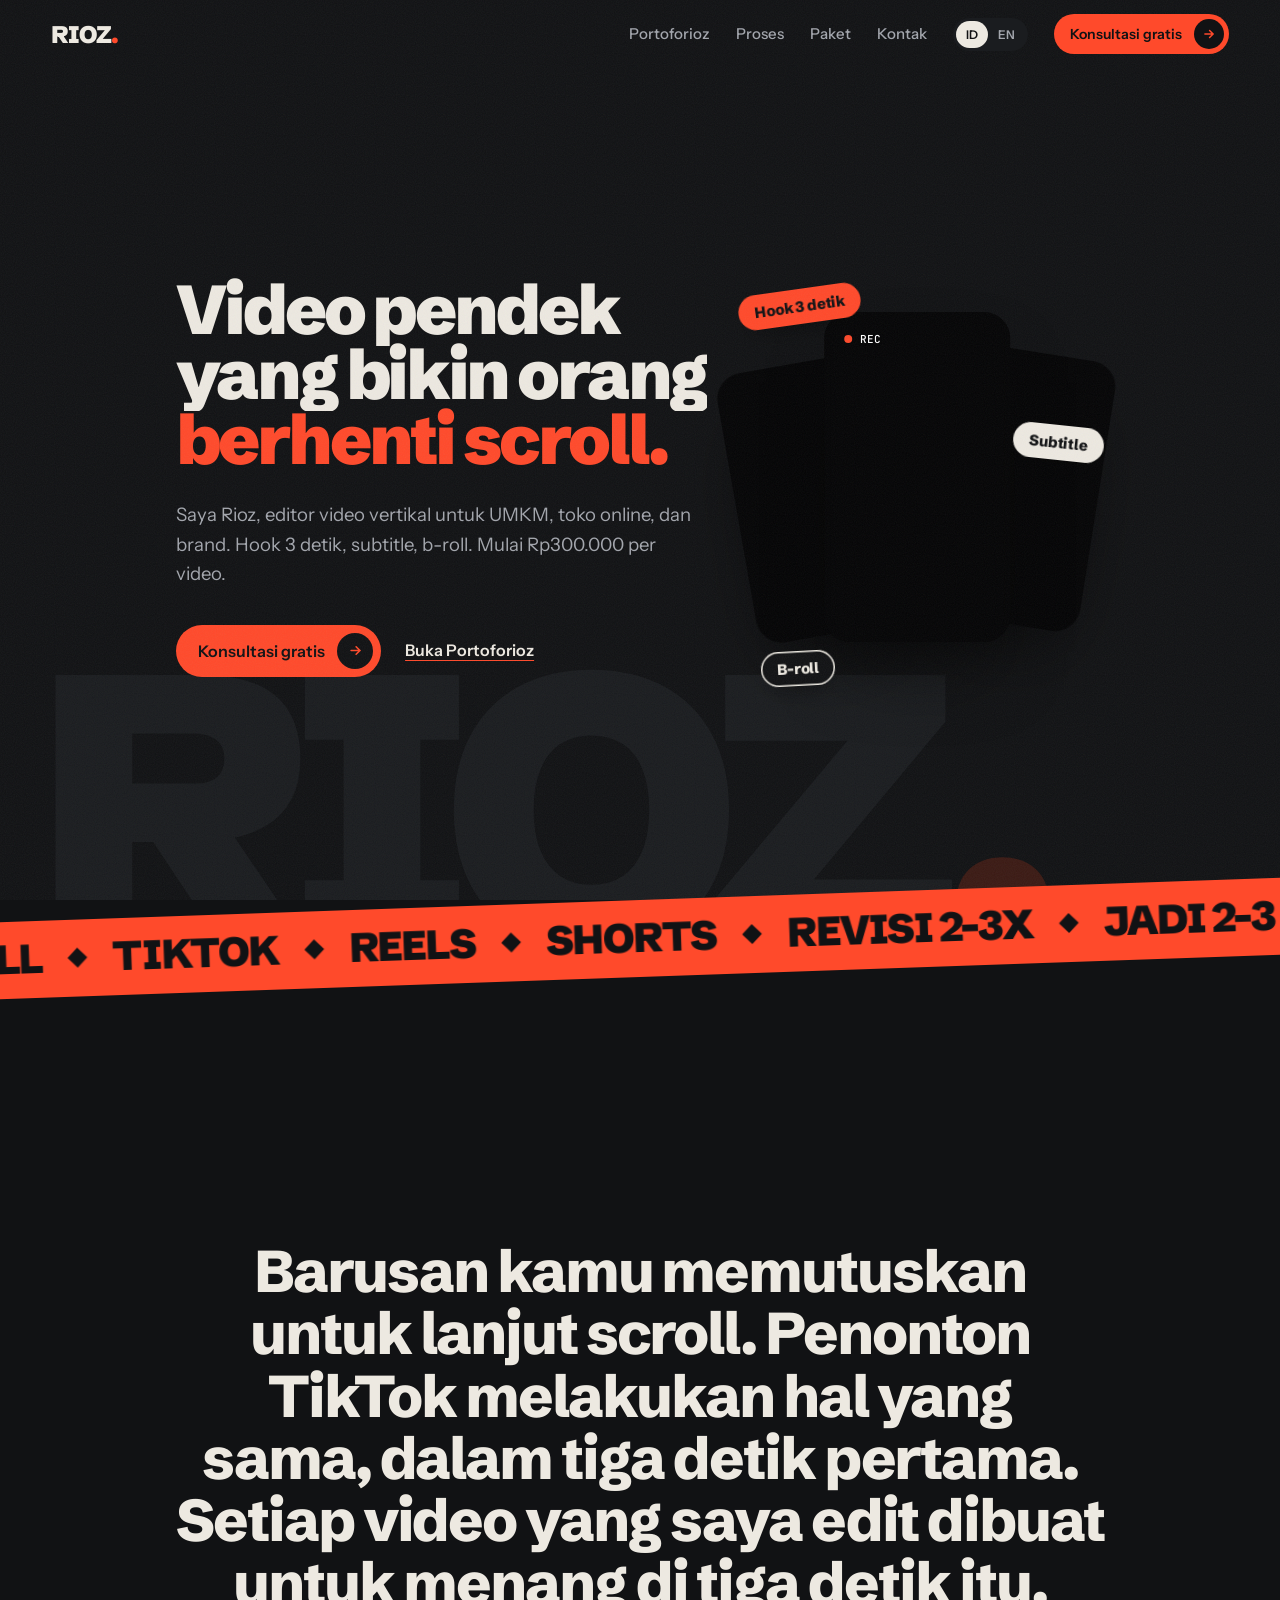
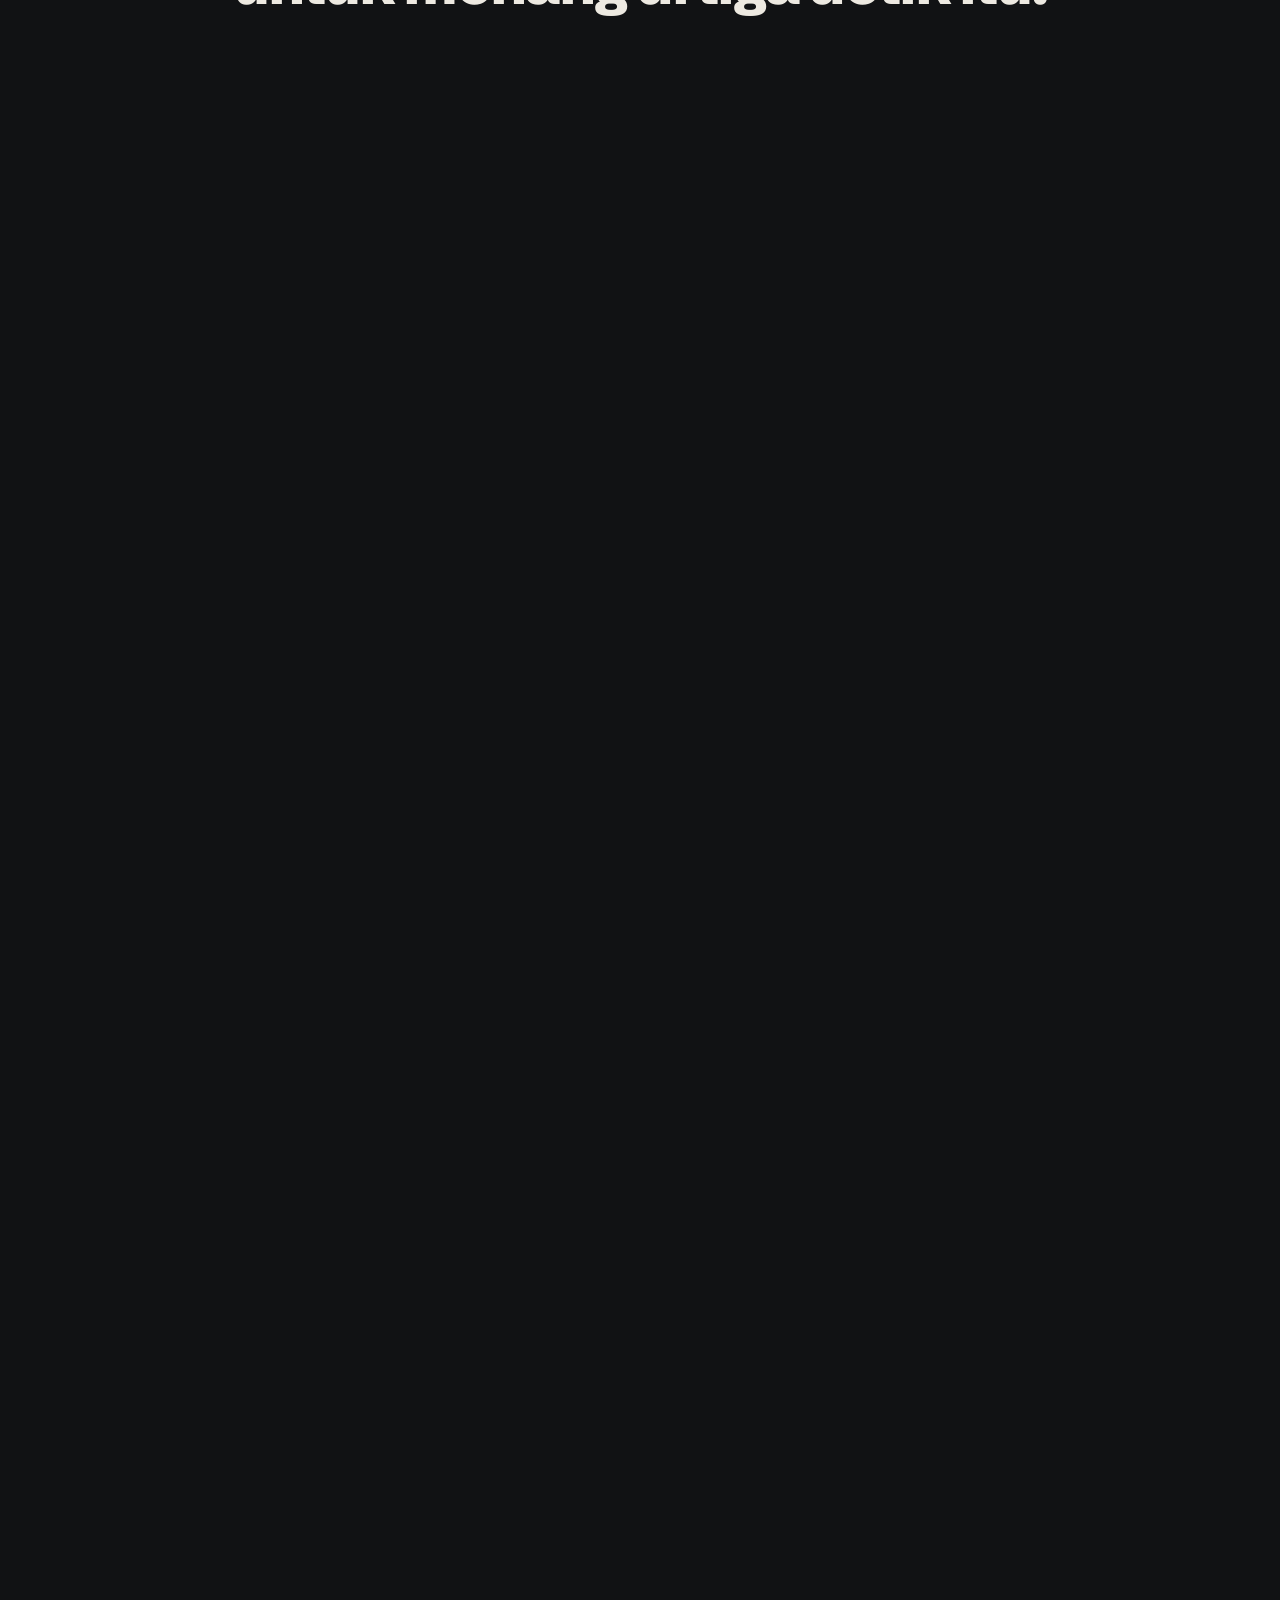
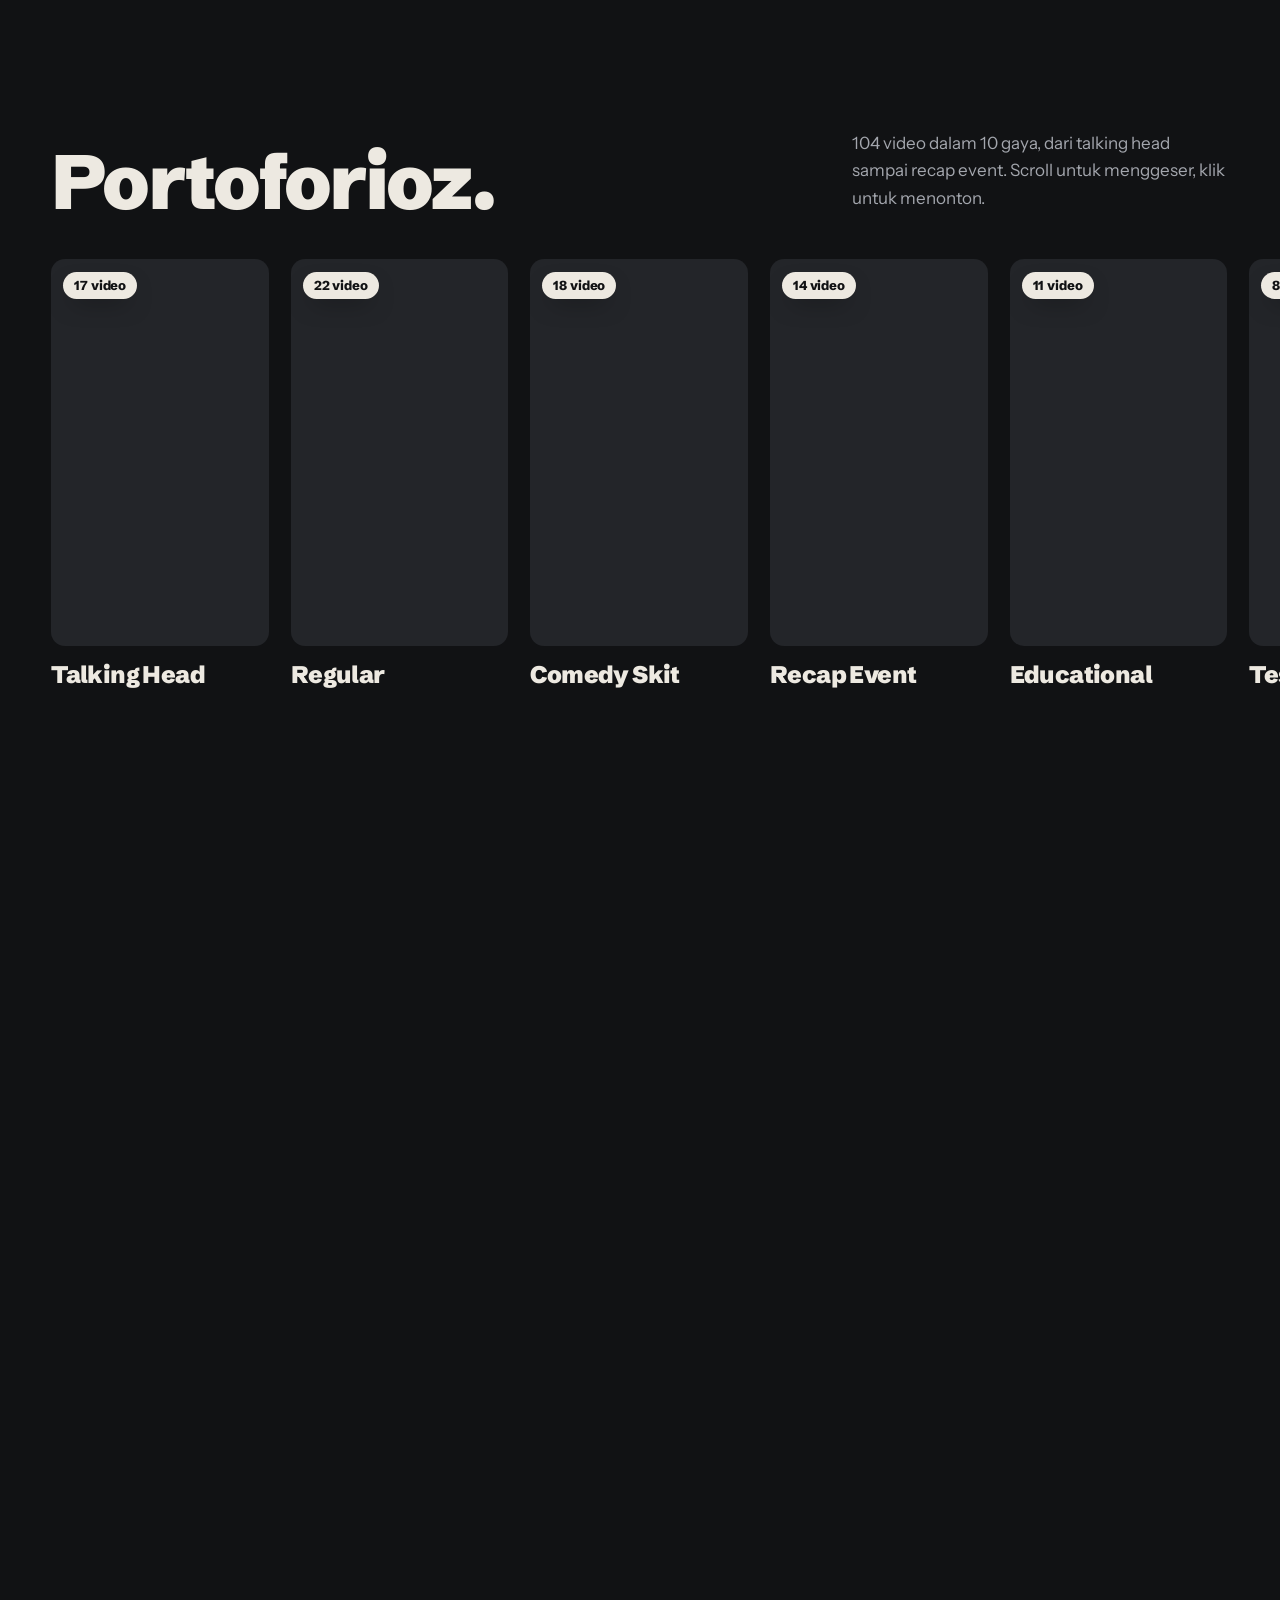
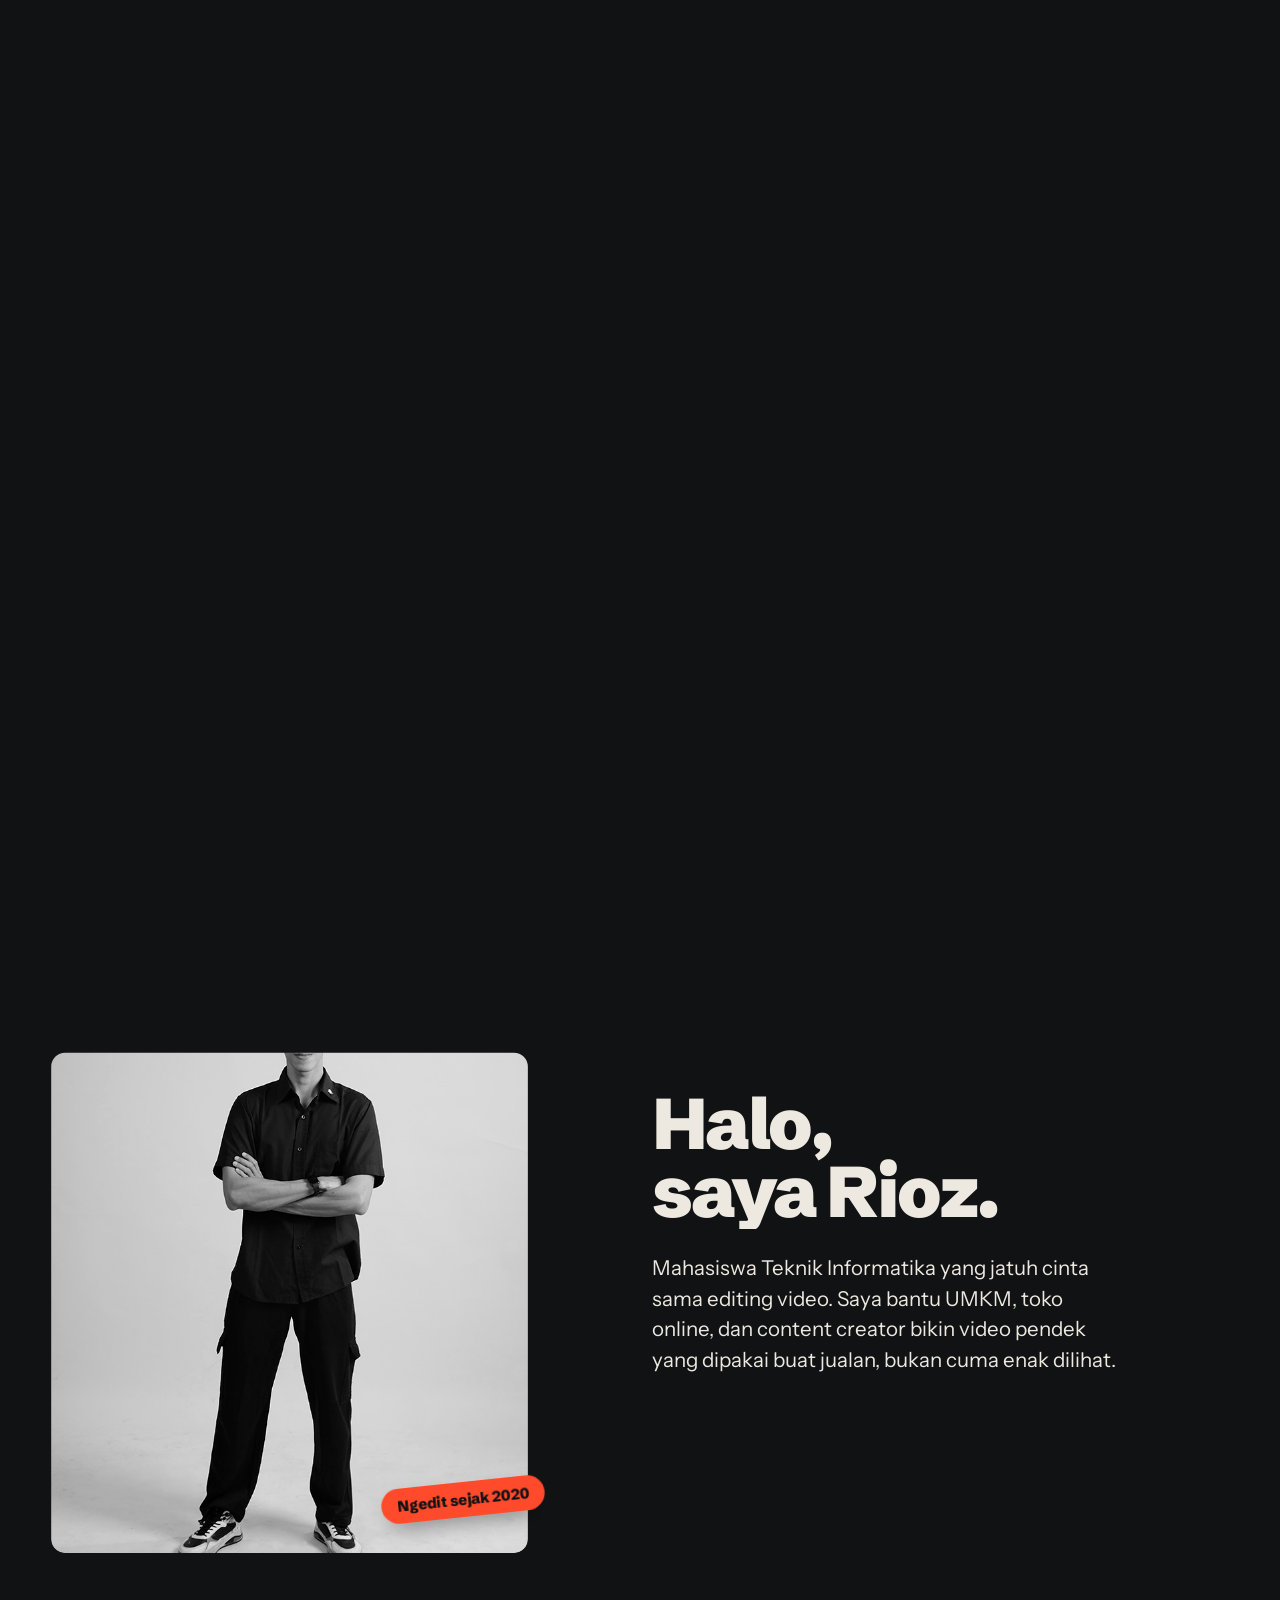
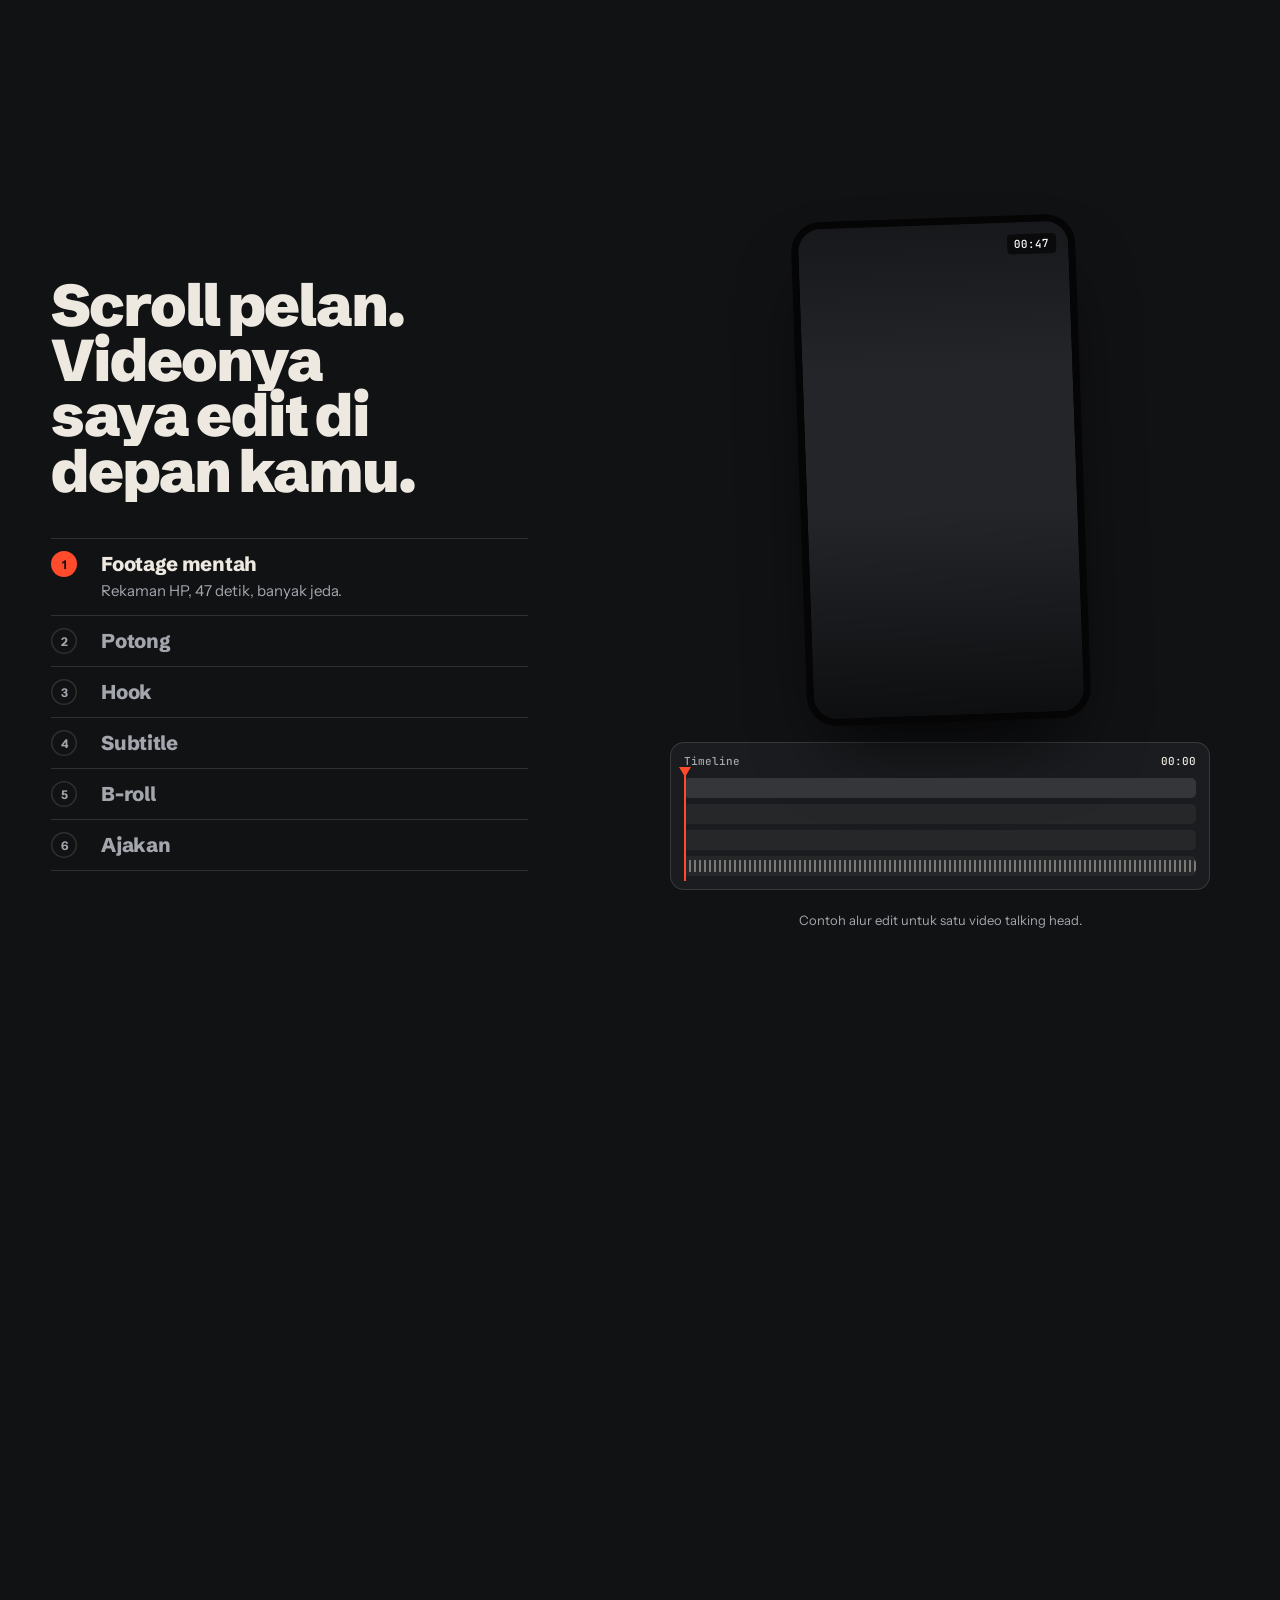
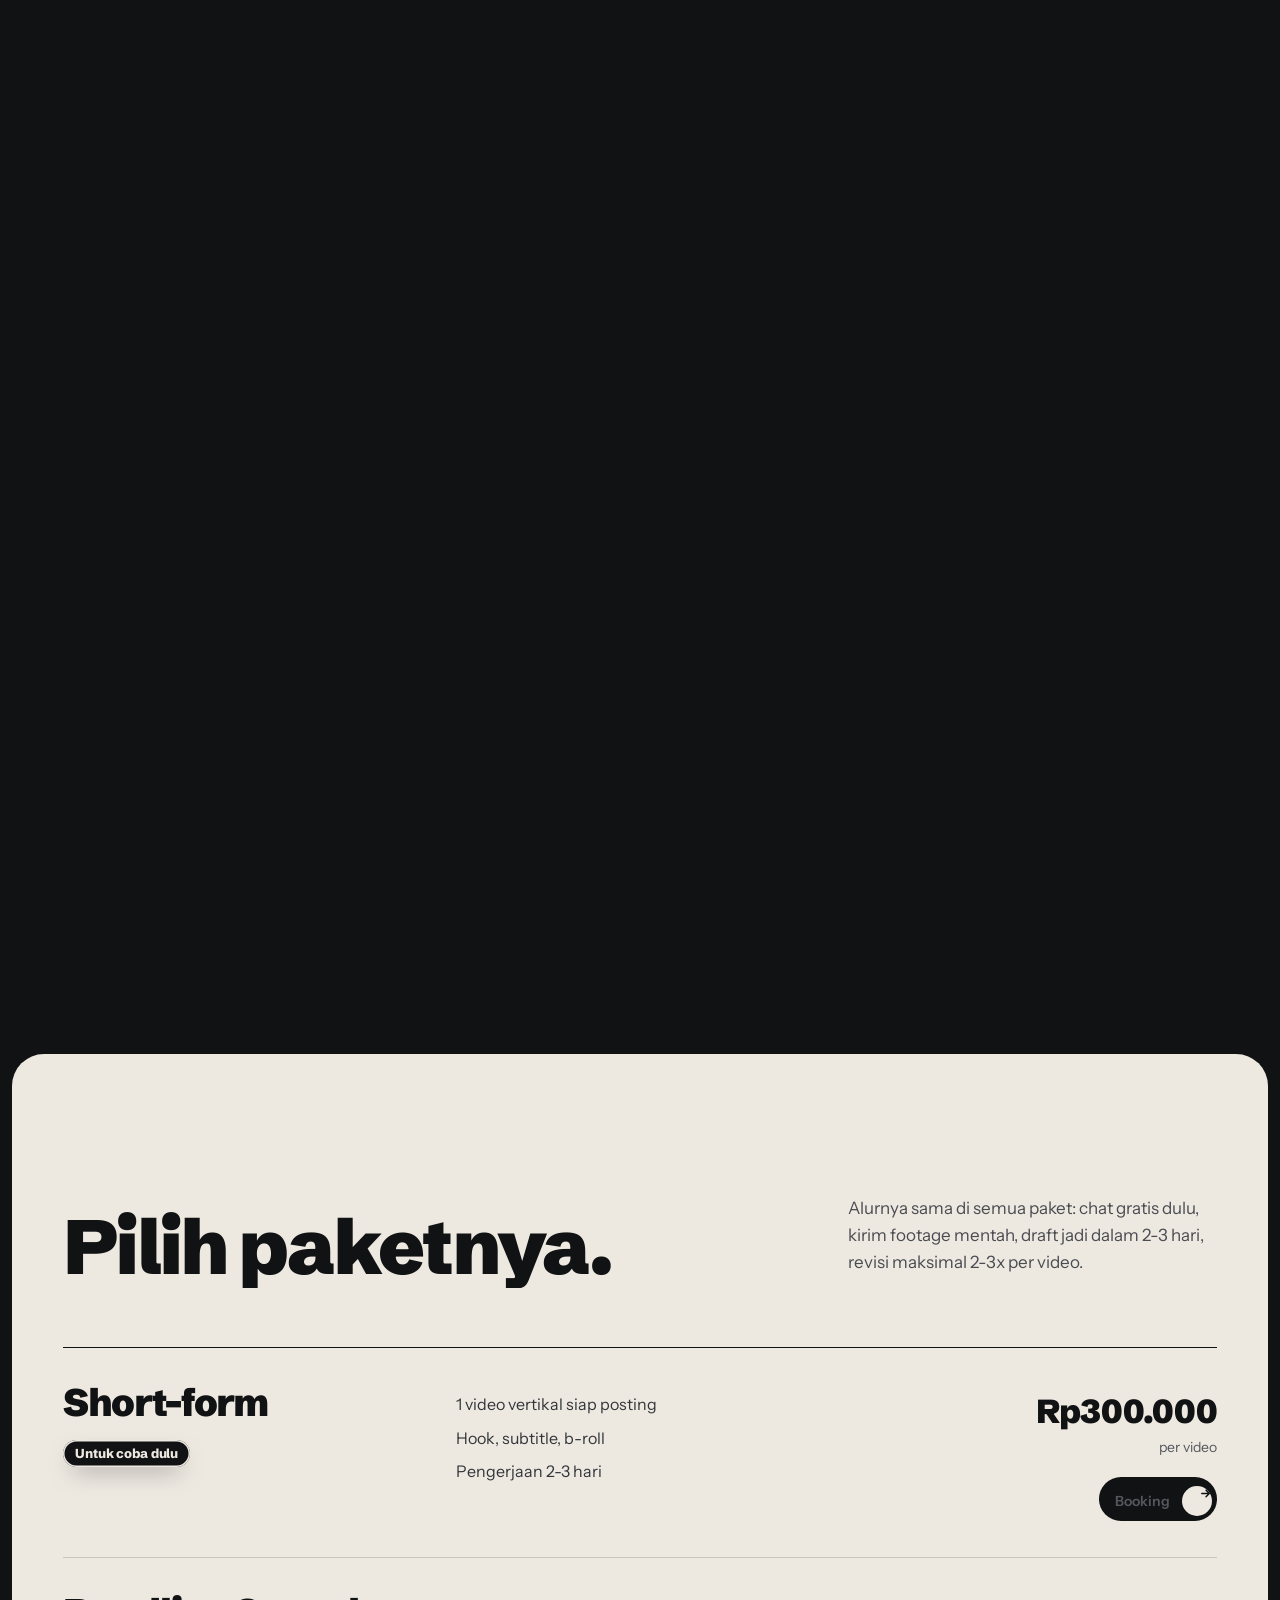
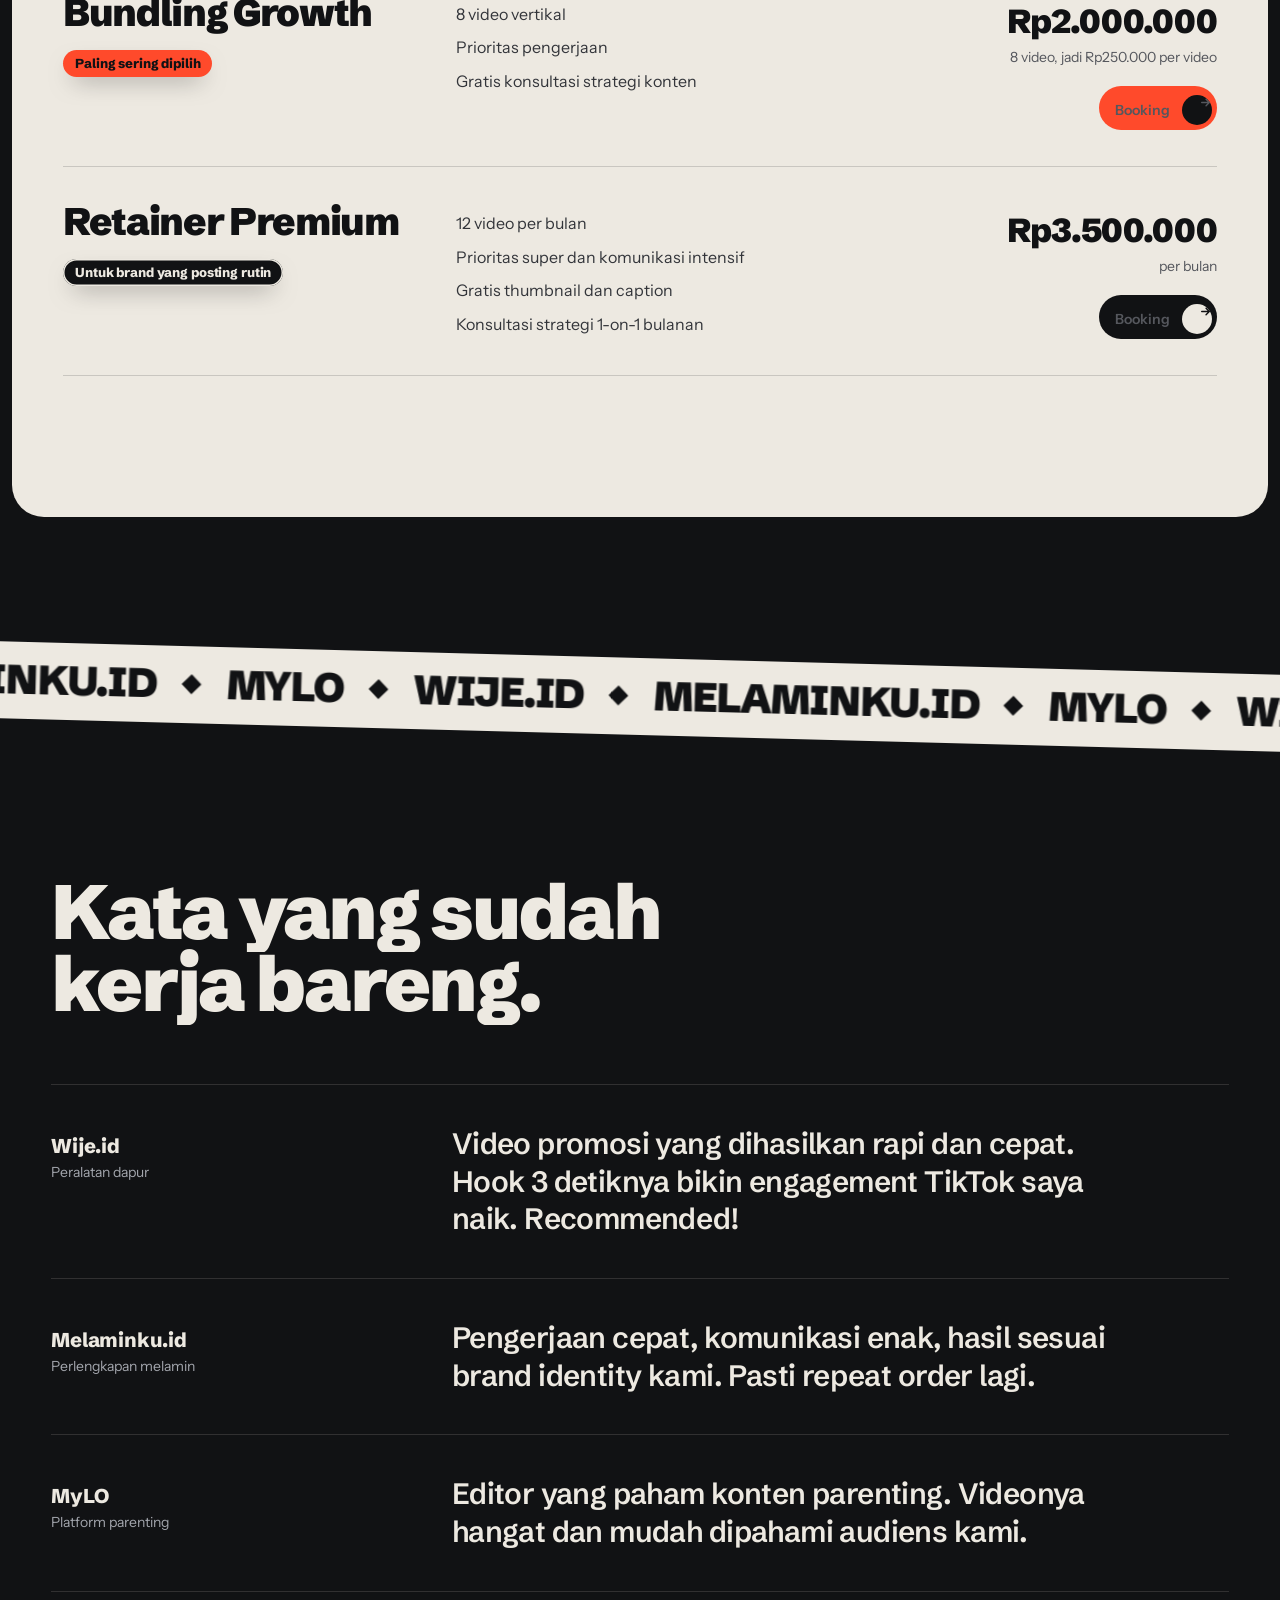
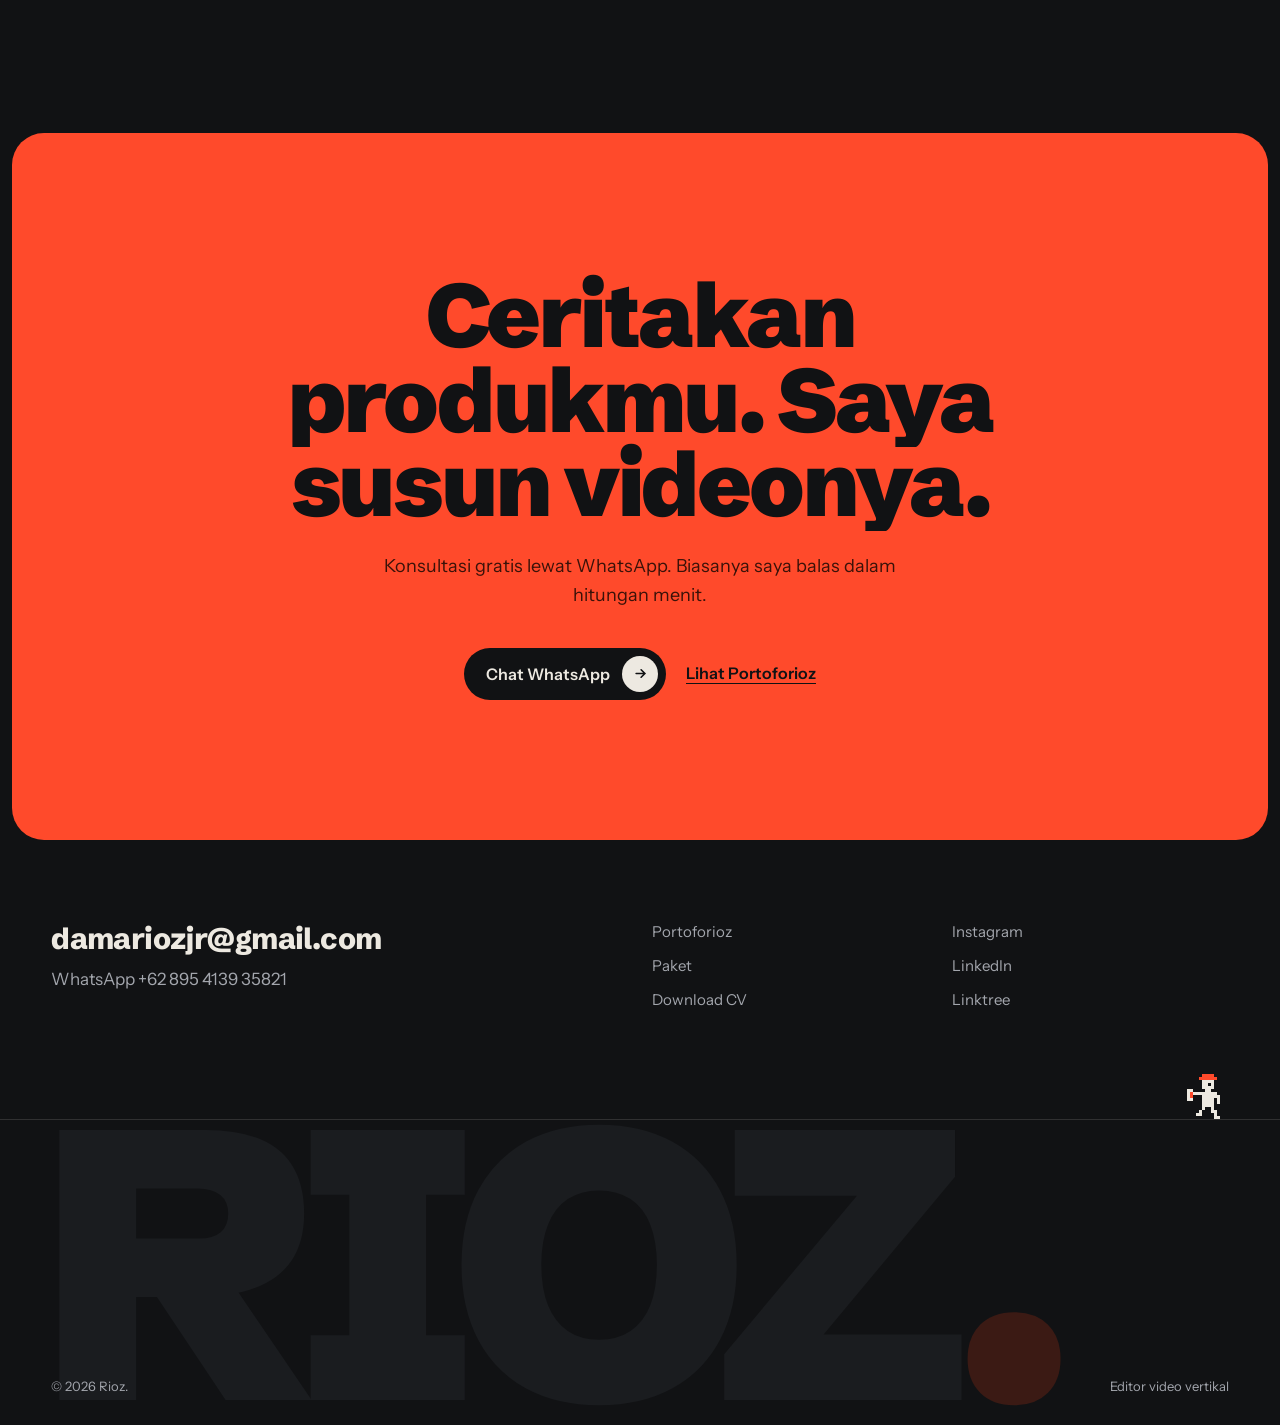
==== commit 41347bcf: "Rapikan susunan tiga HP di hero Co-Authored-By: Claude Opus 5.5 <noreply@anthropic.com> Claude-Sessi" ====
--- a/index.html
+++ b/index.html
@@ -24,17 +24,17 @@
 .hero .back{position:absolute;left:0;right:0;bottom:-0.16em;z-index:0;font:900 clamp(140px,30vw,480px)/.8 var(--display);letter-spacing:-0.07em;text-transform:uppercase;color:var(--surface);padding-left:calc(var(--gut) - .05em);white-space:nowrap;pointer-events:none;will-change:transform}
 .hero .back i{font-style:normal;color:#3b1a14}
 .hero .g12{position:relative;z-index:2;align-items:center}
-.hero .copy{grid-column:1/8}
-.hero h1{font-size:clamp(48px,5.8vw,96px);letter-spacing:-0.045em}
+.hero .copy{grid-column:1/8;position:relative;z-index:3}
+.hero h1{font-size:clamp(48px,5.4vw,88px);letter-spacing:-0.045em}
 .hero h1 em{font-style:normal;color:var(--accent)}
 .hero .lede{margin-top:28px;font-size:clamp(17px,1.45vw,20px);color:var(--ink-soft);max-width:28em}
 .hero .acts{display:flex;flex-wrap:wrap;align-items:center;gap:24px;margin-top:36px}
 .stage{grid-column:8/13;position:relative;height:clamp(440px,58svh,620px)}
-.ph3{position:absolute;top:50%;left:50%;width:clamp(170px,15vw,230px);aspect-ratio:9/16;margin:0;border-radius:26px;border:6px solid #050506;background:#050506;overflow:hidden;box-shadow:0 40px 80px -30px rgba(0,0,0,.9);will-change:transform;transform:translate(-50%,-50%) translate(var(--x,0px),var(--y,0px)) rotate(var(--r,0deg))}
+.ph3{position:absolute;top:50%;left:50%;width:clamp(150px,12vw,190px);aspect-ratio:9/16;margin:0;border-radius:26px;border:6px solid #050506;background:#050506;overflow:hidden;box-shadow:0 40px 80px -30px rgba(0,0,0,.9);transform:translate(-50%,-50%)}
 .ph3 img{width:100%;height:100%;object-fit:cover}
-.ph3.l{--x:-78%;--y:6%;--r:-11deg;z-index:1}
-.ph3.r{--x:78%;--y:4%;--r:10deg;z-index:1}
-.ph3.c{width:clamp(200px,18vw,270px);z-index:2}
+.ph3.l{transform:translate(-118%,-42%) rotate(-10deg);z-index:1}
+.ph3.r{transform:translate(18%,-46%) rotate(9deg);z-index:1}
+.ph3.c{width:clamp(180px,14.5vw,236px);z-index:2}
 .rec{position:absolute;top:14px;left:14px;display:flex;gap:7px;align-items:center;font:500 11px var(--code);color:#fff;text-shadow:0 1px 2px rgba(0,0,0,.6)}
 .rec::before{content:"";width:8px;height:8px;border-radius:50%;background:var(--accent);animation:blink 1.2s steps(2,jump-none) infinite}
 @keyframes blink{50%{opacity:.2}}
@@ -45,7 +45,7 @@
 .front .s3{left:8%;bottom:10%;transform:rotate(-3deg)}
 .js .hero .ph3{animation:deal 1.2s var(--ease) both}
 .js .hero .ph3.c{animation-delay:.05s}.js .hero .ph3.l{animation-delay:.18s}.js .hero .ph3.r{animation-delay:.28s}
-@keyframes deal{from{transform:translate(-50%,-30%) rotate(0deg) scale(.9);opacity:0}}
+@keyframes deal{from{translate:0 80px;opacity:0}}
 .js .front .stk{animation:pop .7s var(--ease) both}
 .js .front .s1{animation-delay:.55s}.js .front .s2{animation-delay:.68s}.js .front .s3{animation-delay:.8s}
 @keyframes pop{from{opacity:0;scale:.6}}
@@ -170,7 +170,7 @@
 .gap{height:var(--sec)}
 
 @media (max-width:1024px){
-  .hero .copy{grid-column:1/8}.stage{grid-column:8/13}
+  .hero .copy{grid-column:1/8;position:relative;z-index:3}.stage{grid-column:8/13}
   .ph3.l,.ph3.r{display:none}
   .row h3{grid-column:1/7}.row .pr{grid-column:7/13}.row ul{grid-column:1/13;grid-row:2;margin-top:12px}
   .edit .copy{grid-column:1/7}.edit .vis{grid-column:7/13}
@@ -181,7 +181,7 @@
   .stage{height:430px;margin-top:28px}
   .ph3.l,.ph3.r{display:block;width:140px}
   .ph3.c{width:170px}
-  .ph3.l{--x:-70%}.ph3.r{--x:70%}
+  .ph3.l{transform:translate(-112%,-44%) rotate(-10deg)}.ph3.r{transform:translate(12%,-46%) rotate(9deg)}
   .front .s2{right:-4px}
   .say{height:200vh}
   .work{height:auto!important}
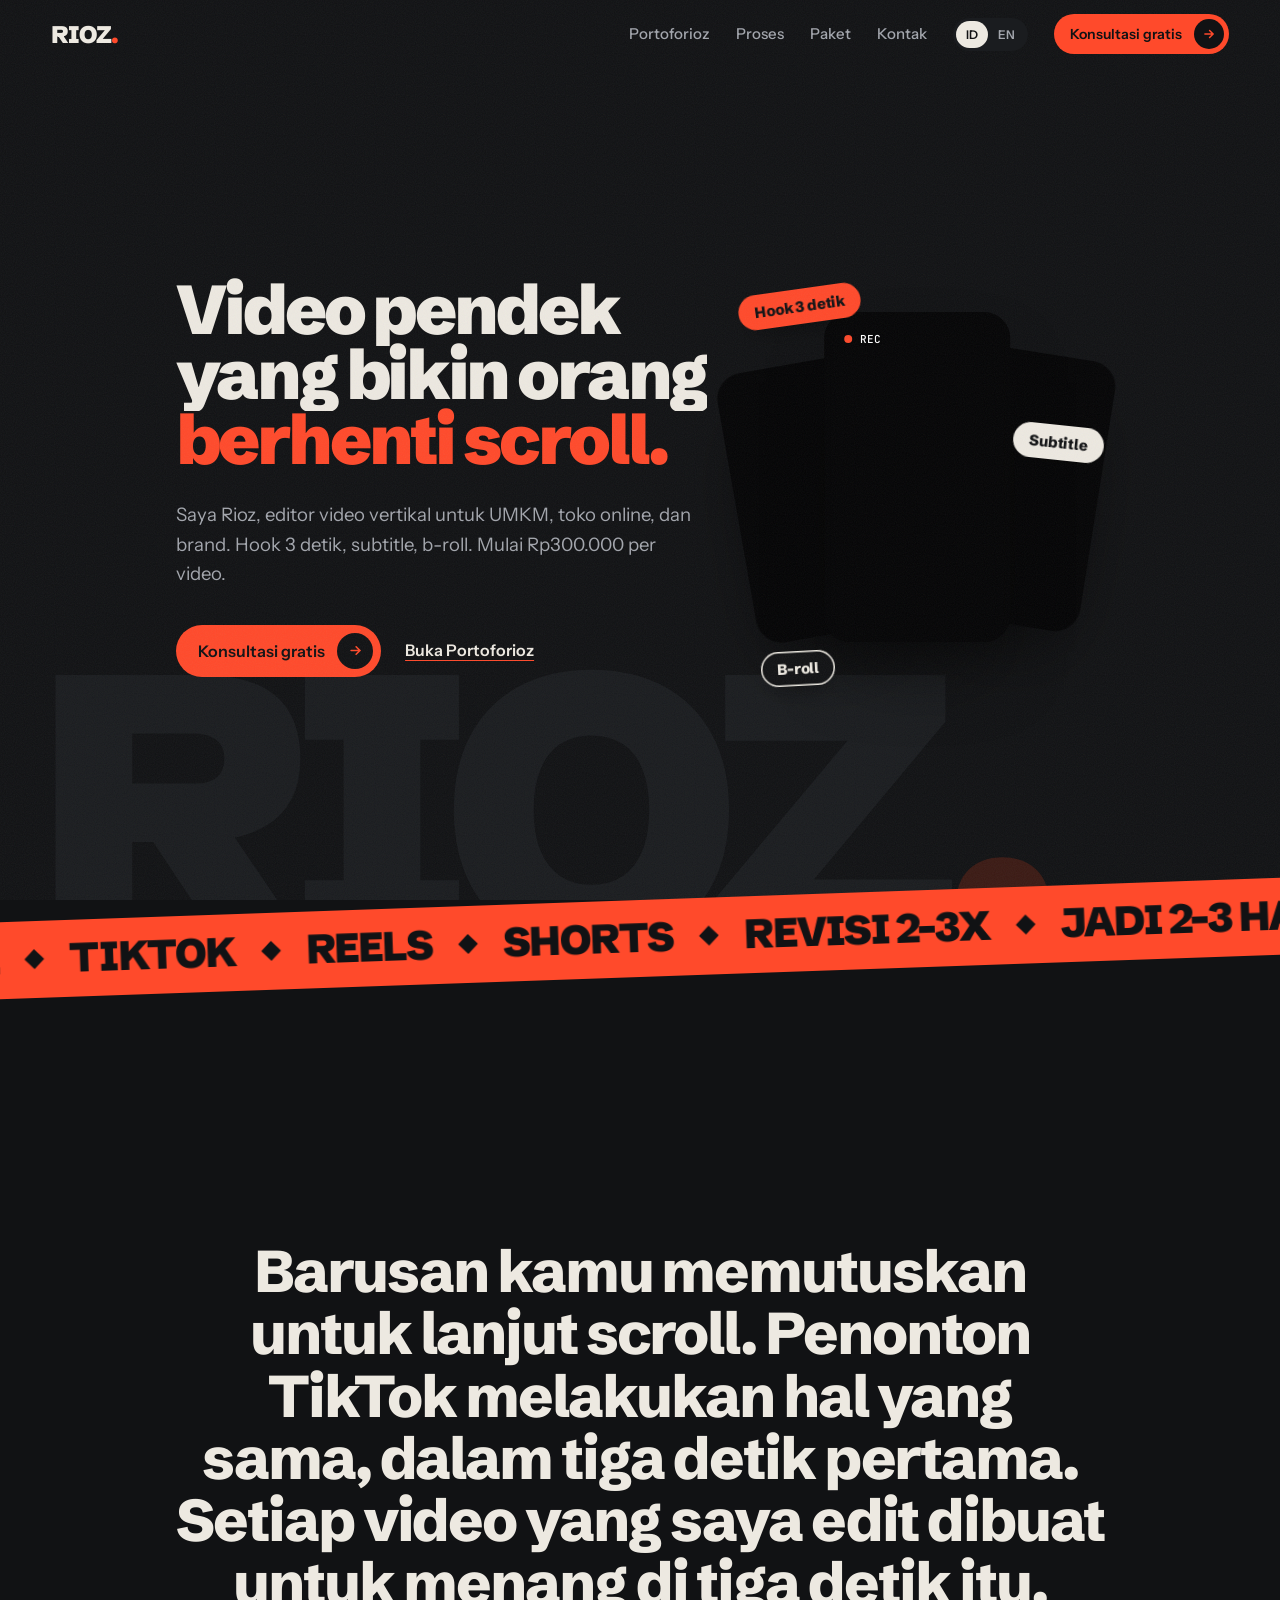
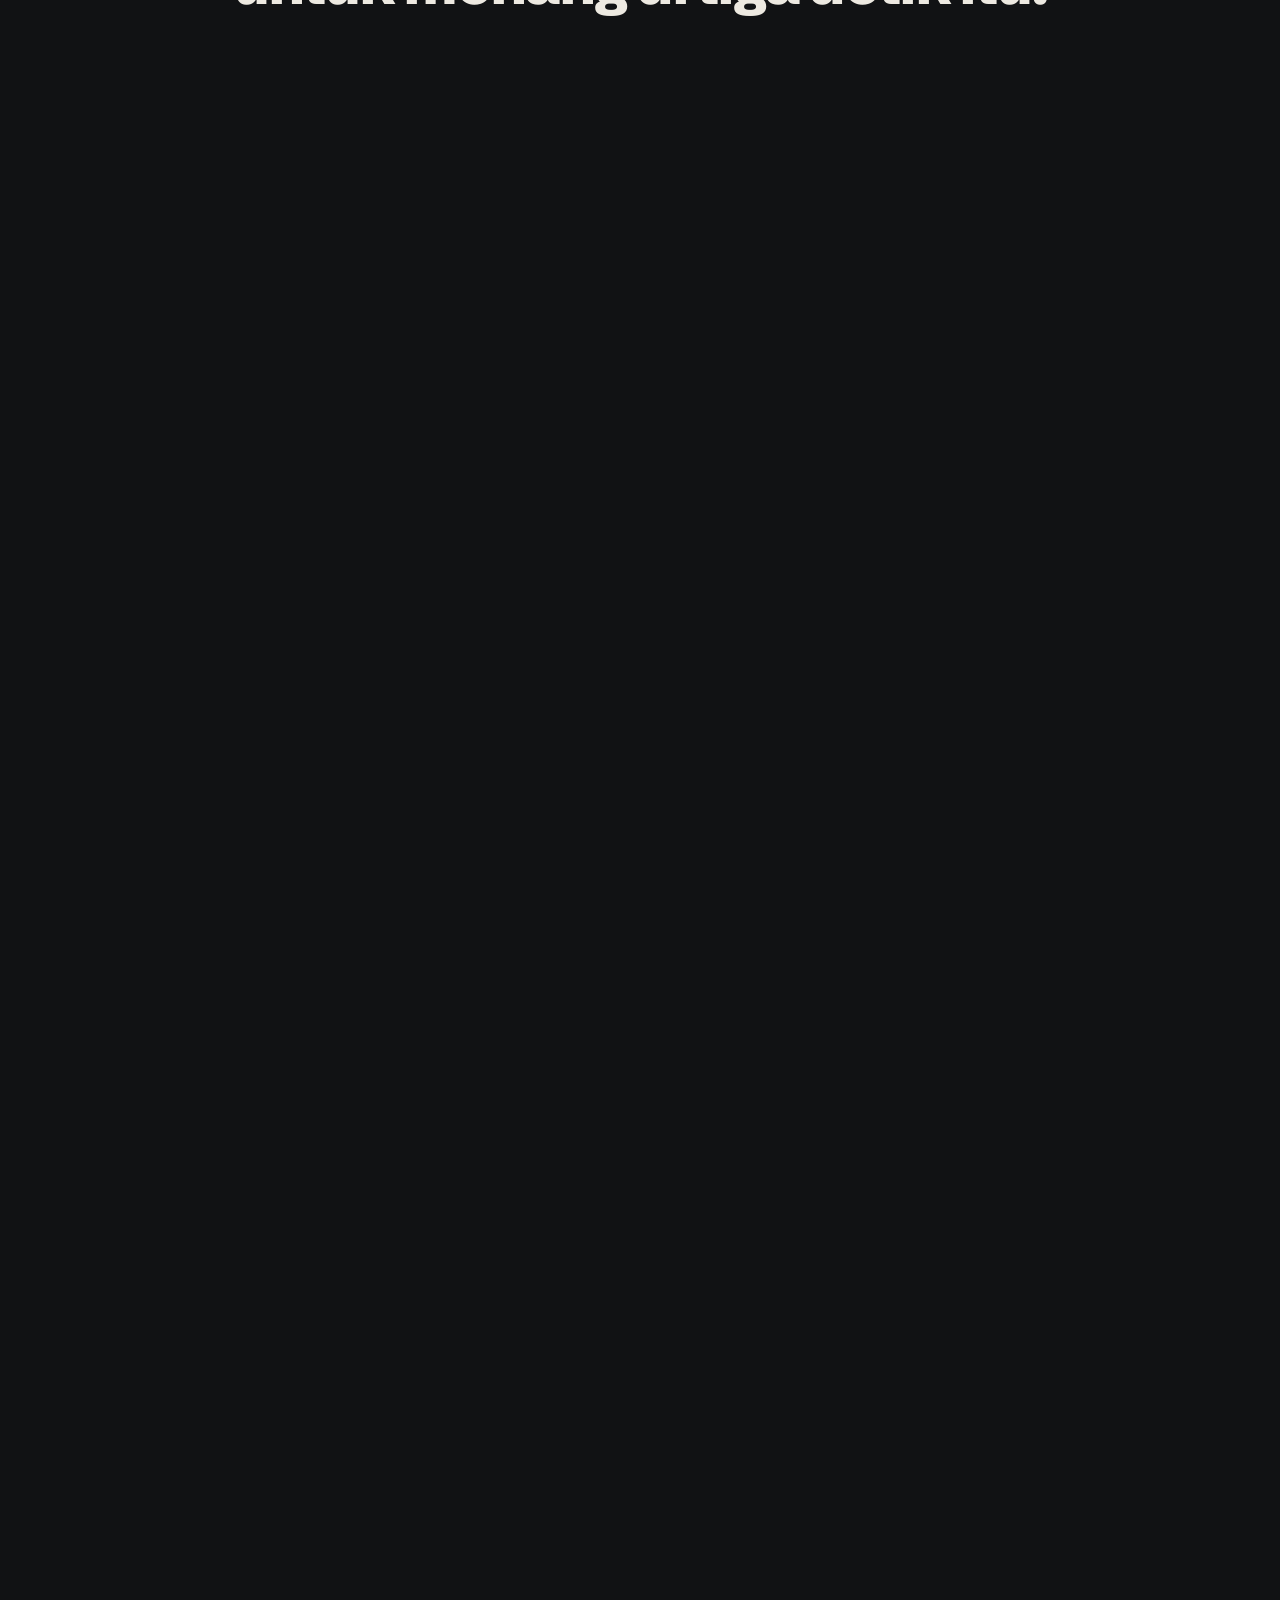
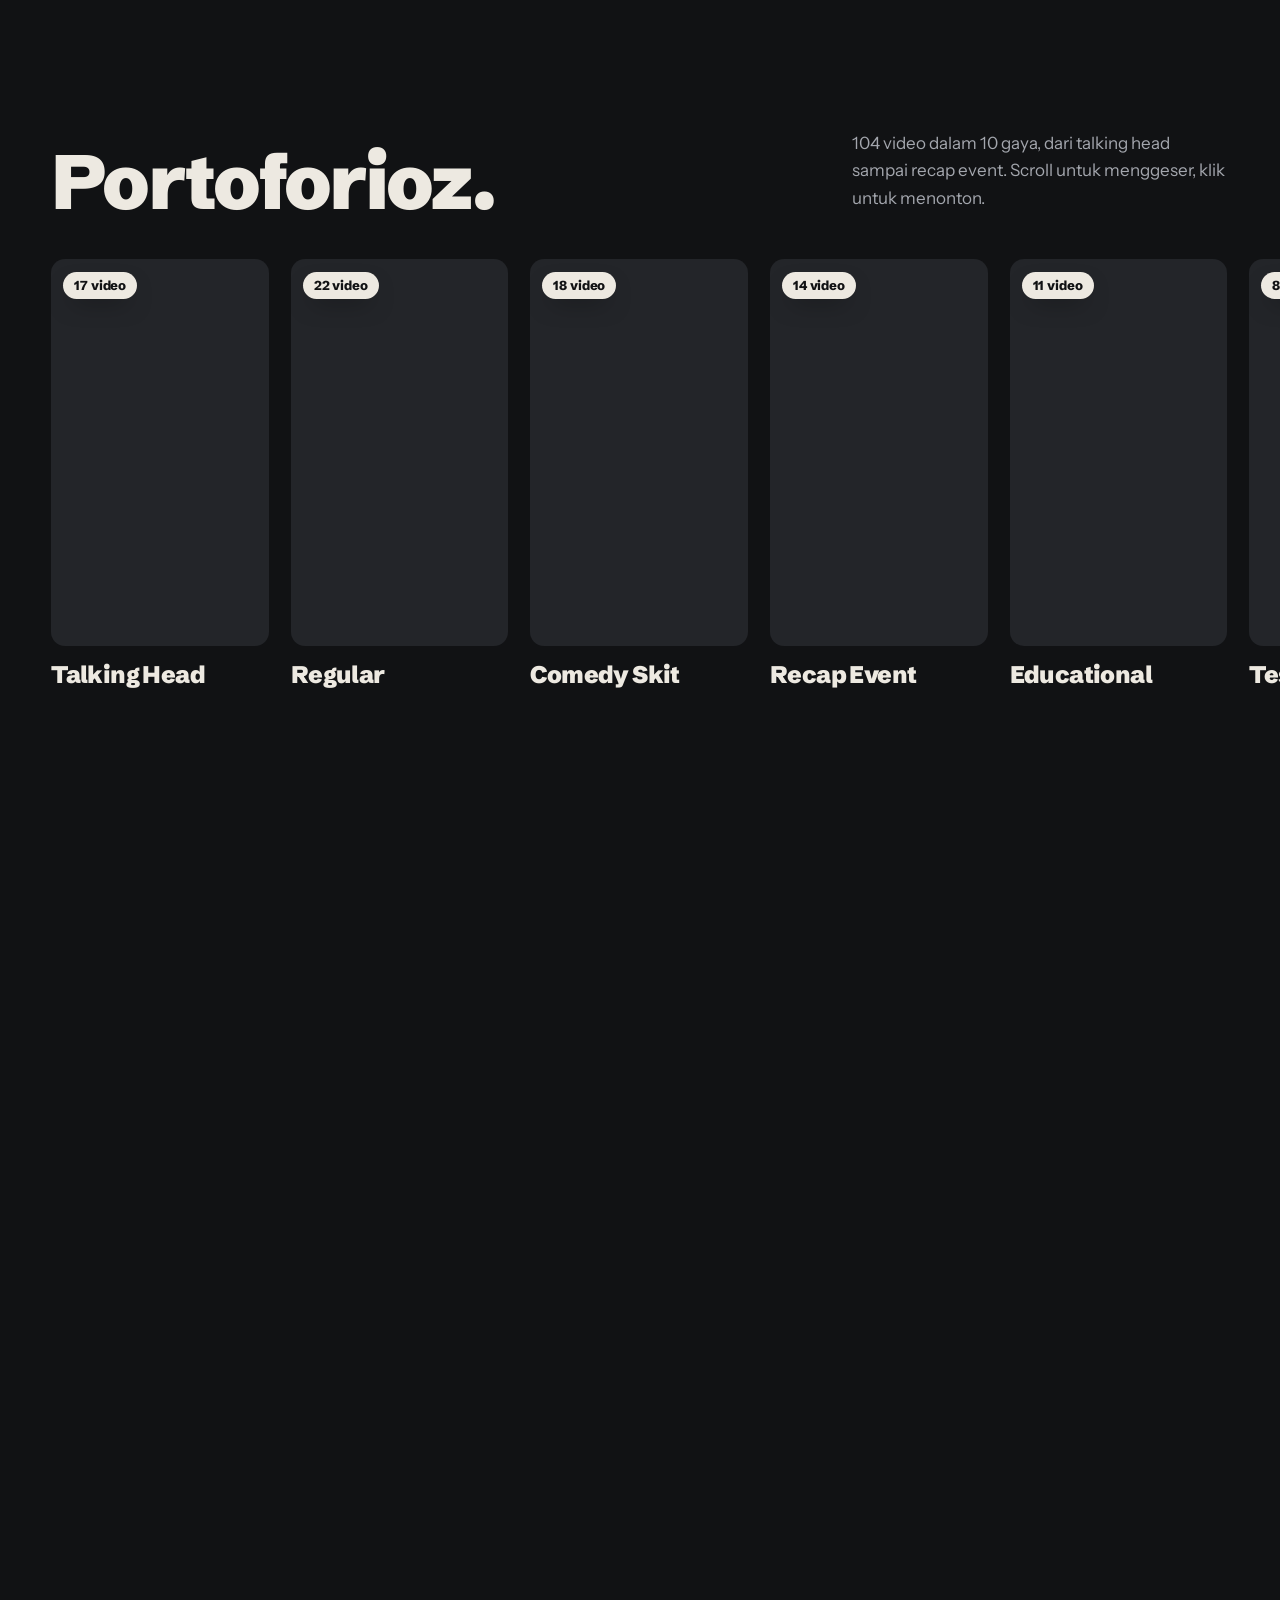
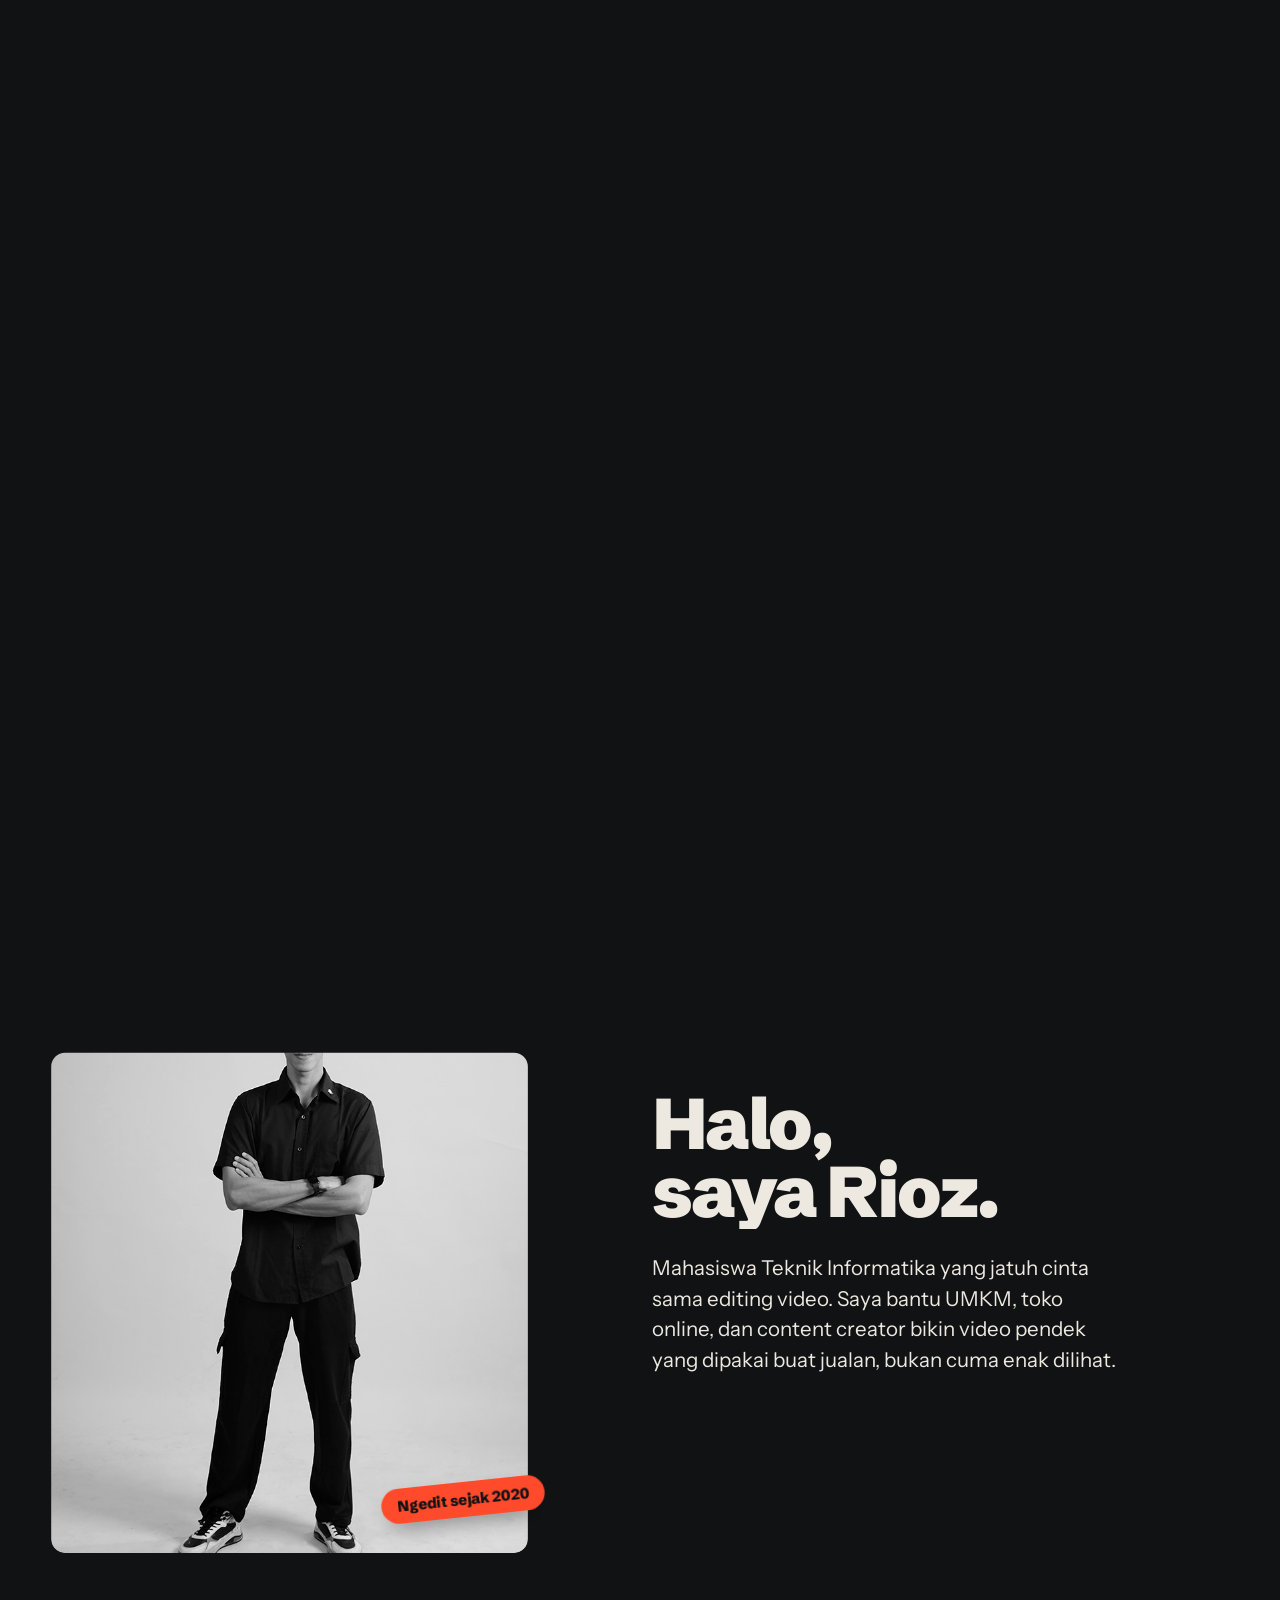
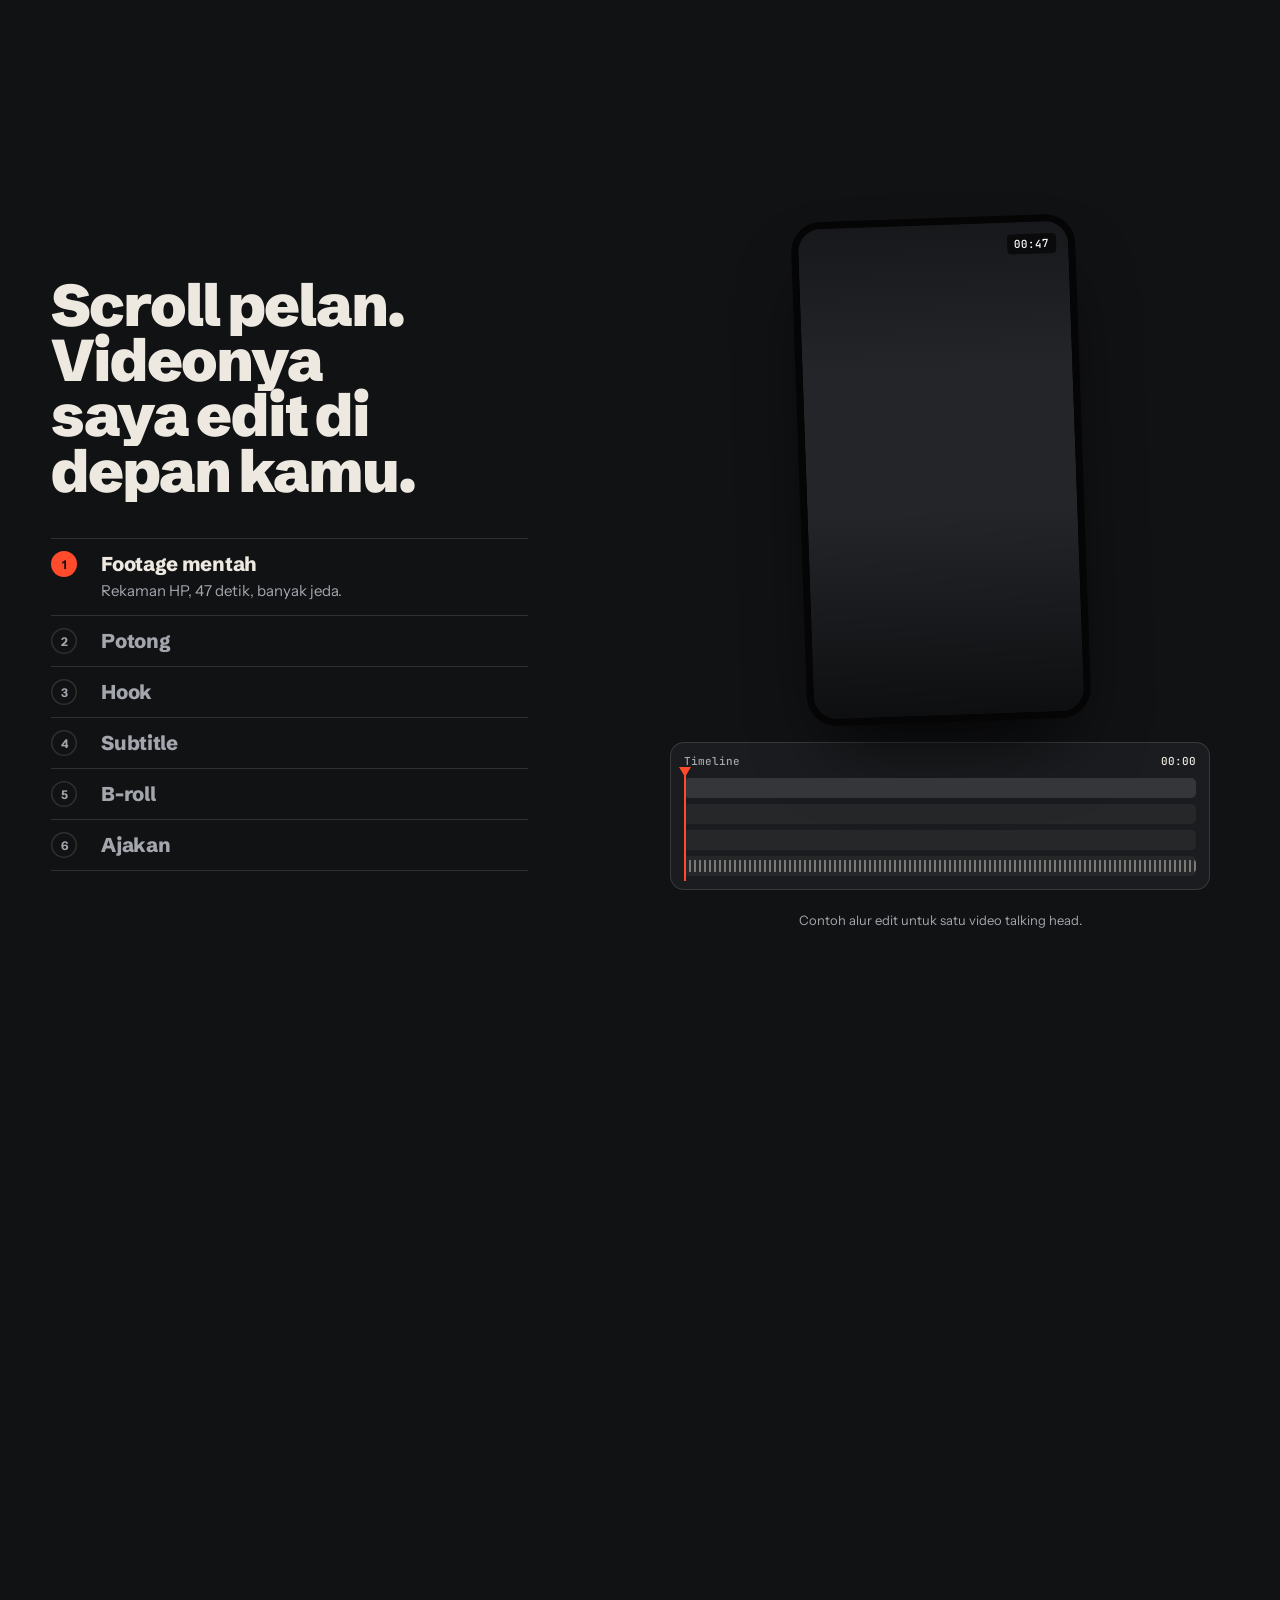
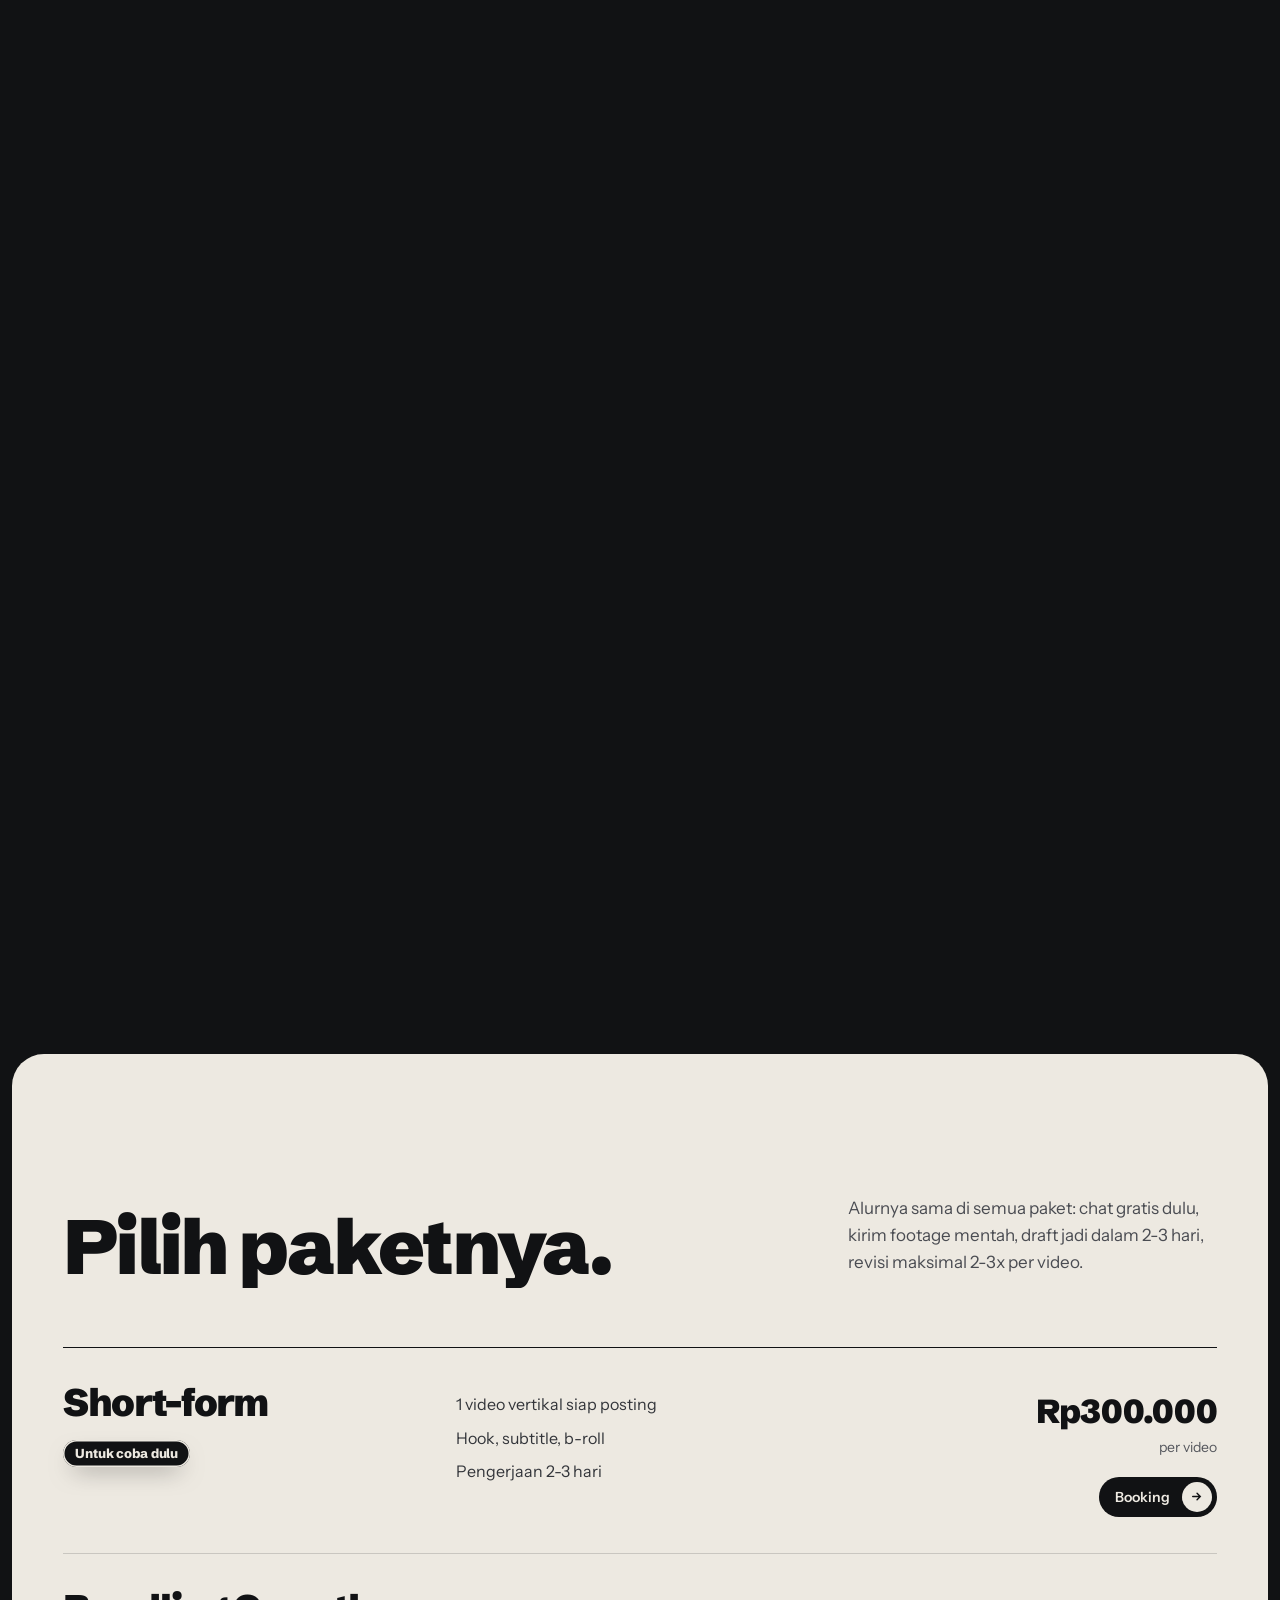
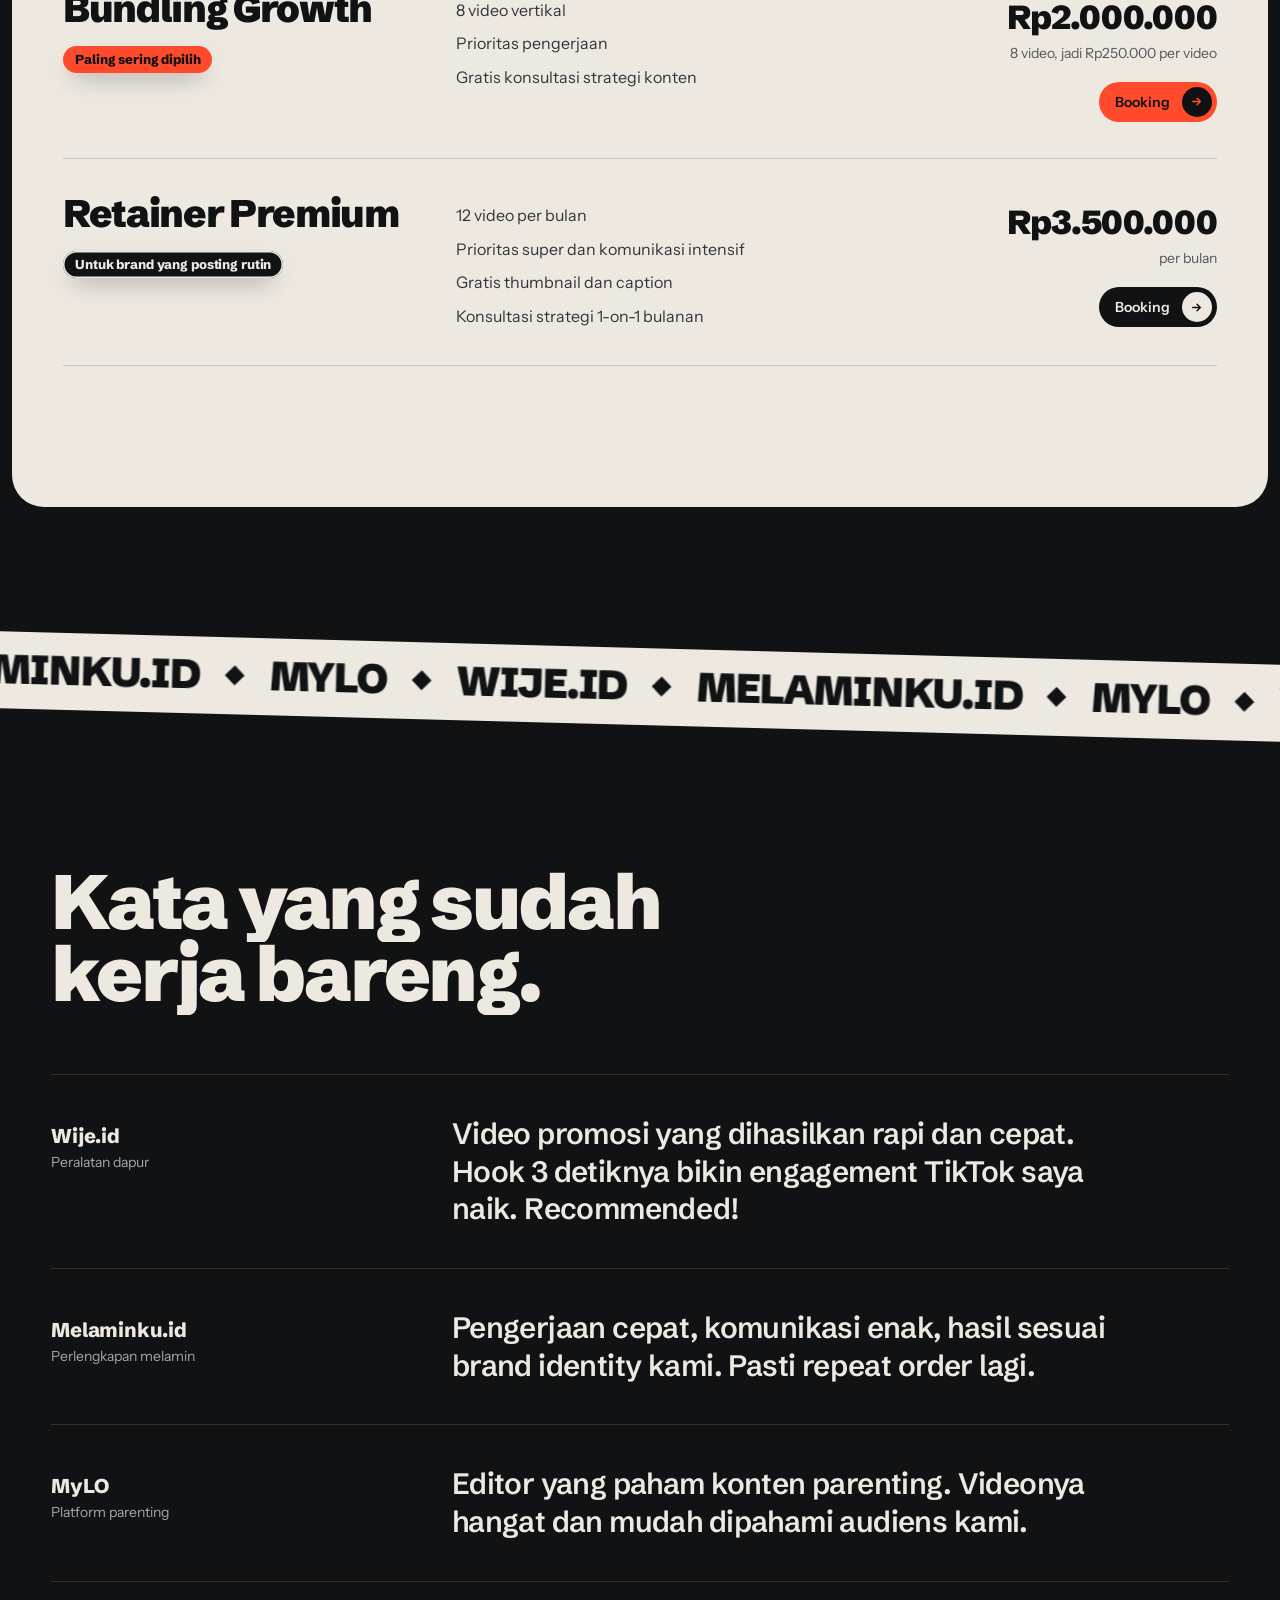
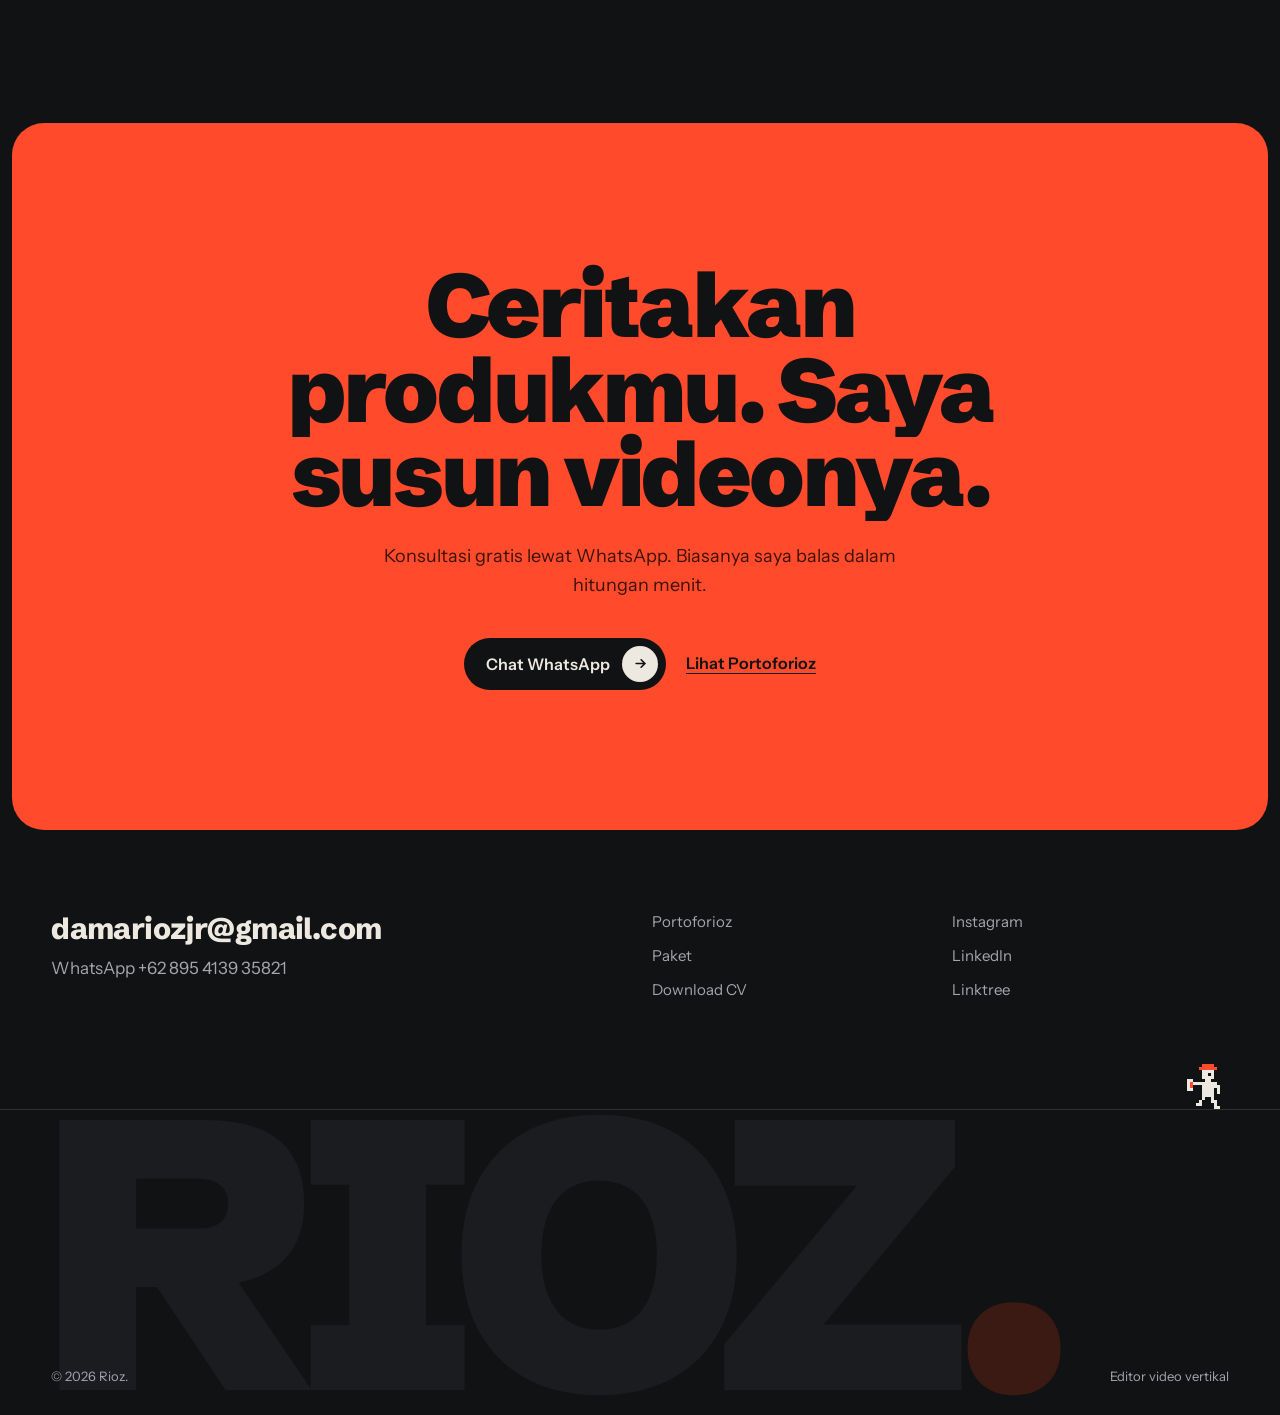
==== commit b5c61260: "Terjemahkan marquee dan stiker, perbaiki tombol harga, judul Portoforioz utuh - Marquee dan stiker h" ====
--- a/index.html
+++ b/index.html
@@ -151,7 +151,7 @@
 .row ul{grid-column:5/9;list-style:none;margin:0;padding:8px 0 0;display:grid;gap:8px;color:#33353A;font-size:16px}
 .row .pr{grid-column:9/13;text-align:right;padding-top:6px}
 .row .pr strong{display:block;font:900 clamp(28px,2.6vw,40px) var(--display);letter-spacing:-0.03em}
-.row .pr span{display:block;color:#55575D;font-size:14px;margin-top:4px}
+.row .pr>span{display:block;color:#55575D;font-size:14px;margin-top:4px}
 .row .pr a{display:inline-flex;margin-top:18px}
 .row:hover h3{transform:translateX(10px)}
 .peek{position:fixed;left:0;top:0;z-index:60;pointer-events:none;display:flex;gap:4px;padding:10px 12px;background:var(--canvas);border-radius:14px;opacity:0;transition:opacity .2s;box-shadow:0 18px 36px -14px rgba(0,0,0,.5)}
@@ -255,8 +255,8 @@
         <figure class="ph3 c fb"><img src="https://i.ytimg.com/vi/t_z4TG3IRy4/hqdefault.jpg" alt=""><span class="rec">REC</span></figure>
       </div>
       <div class="front" id="pFront">
-        <span class="stk red s1">Hook 3 detik</span>
-        <span class="stk s2">Subtitle</span>
+        <span class="stk red s1" data-i="k1">Hook 3 detik</span>
+        <span class="stk s2" data-i="k2">Subtitle</span>
         <span class="stk out s3">B-roll</span>
       </div>
     </div>
@@ -264,7 +264,7 @@
   <div class="grain" aria-hidden="true"></div>
 </section>
 
-<div class="band" aria-hidden="true"><div class="mq"><span>Hook 3 detik</span><span>Subtitle</span><span>B-roll</span><span>TikTok</span><span>Reels</span><span>Shorts</span><span>Revisi 2-3x</span><span>Jadi 2-3 hari</span></div></div>
+<div class="band" aria-hidden="true"><div class="mq"><span data-i="k1">Hook 3 detik</span><span data-i="k2">Subtitle</span><span>B-roll</span><span>TikTok</span><span>Reels</span><span>Shorts</span><span data-i="k3">Revisi 2-3x</span><span data-i="k4">Jadi 2-3 hari</span></div></div>
 
 <section class="say" id="say" aria-label="Tiga detik pertama">
   <div class="stick"><div class="wrap"><p class="kin" id="kin"></p></div></div>
@@ -399,7 +399,7 @@
   function clamp(v){return v<0?0:v>1?1:v}
   var CATS=[["Talking Head",17,"t_z4TG3IRy4"],["Regular",22,"QWQQ58m-Wyk"],["Comedy Skit",18,"b0jUrrcQlas"],["Recap Event",14,"sOpKPZbFKCA"],["Educational",11,"1oazDgxpZjY"],["Testimonial",8,"Ev0mClauYLg"],["AI Content",4,"LaKAMuOq0HI"],["Motion",4,"gG73Po3sQHw"],["Interview",4,"TJDEc6XyIbo"],["Product Showcase",2,"_W3PeEMlYVQ"]];
   var T={
-    id:{n2:"Proses",n3:"Paket",n4:"Kontak",cta:"Konsultasi gratis",
+    id:{k1:"Hook 3 detik",k2:"Subtitle",k3:"Revisi 2-3x",k4:"Jadi 2-3 hari",n2:"Proses",n3:"Paket",n4:"Kontak",cta:"Konsultasi gratis",
       h1:"Video pendek yang bikin orang <em>berhenti scroll.</em>",lede:"Saya Rioz, editor video vertikal untuk UMKM, toko online, dan brand. Hook 3 detik, subtitle, b-roll. Mulai Rp300.000 per video.",see:"Buka Portoforioz",
       kin:"Barusan kamu memutuskan untuk lanjut scroll. Penonton TikTok melakukan hal yang sama, dalam *tiga *detik *pertama. Setiap video yang saya edit dibuat untuk menang di tiga detik itu.",
       w_p:"104 video dalam 10 gaya, dari talking head sampai recap event. Scroll untuk menggeser, klik untuk menonton.",vid:"video",end:"Buka semua",
@@ -414,7 +414,7 @@
       book:"Booking",peek:function(n){return n+" video"},
       c_h:"Kata yang sudah kerja bareng.",q1:"Video promosi yang dihasilkan rapi dan cepat. Hook 3 detiknya bikin engagement TikTok saya naik. Recommended!",q1r:"Peralatan dapur",q2:"Pengerjaan cepat, komunikasi enak, hasil sesuai brand identity kami. Pasti repeat order lagi.",q2r:"Perlengkapan melamin",q3:"Editor yang paham konten parenting. Videonya hangat dan mudah dipahami audiens kami.",q3r:"Platform parenting",
       x_h:"Ceritakan produkmu. Saya susun videonya.",x_p:"Konsultasi gratis lewat WhatsApp. Biasanya saya balas dalam hitungan menit.",x_a:"Chat WhatsApp",x_b:"Lihat Portoforioz",foot:"Editor video vertikal"},
-    en:{n2:"Process",n3:"Packages",n4:"Contact",cta:"Free consultation",
+    en:{k1:"3-second hook",k2:"Subtitles",k3:"2-3 revisions",k4:"Done in 2-3 days",n2:"Process",n3:"Packages",n4:"Contact",cta:"Free consultation",
       h1:"Short videos that make people <em>stop scrolling.</em>",lede:"I'm Rioz, a vertical video editor for small businesses, online shops, and brands. 3-second hooks, subtitles, b-roll. From Rp300,000 per video.",see:"Open Portoforioz",
       kin:"You just decided to keep scrolling. TikTok viewers make the same call, in the *first *three *seconds. Every video I edit is built to win those three seconds.",
       w_p:"104 videos in 10 styles, from talking heads to event recaps. Scroll to slide, click to watch.",vid:"videos",end:"Open all",
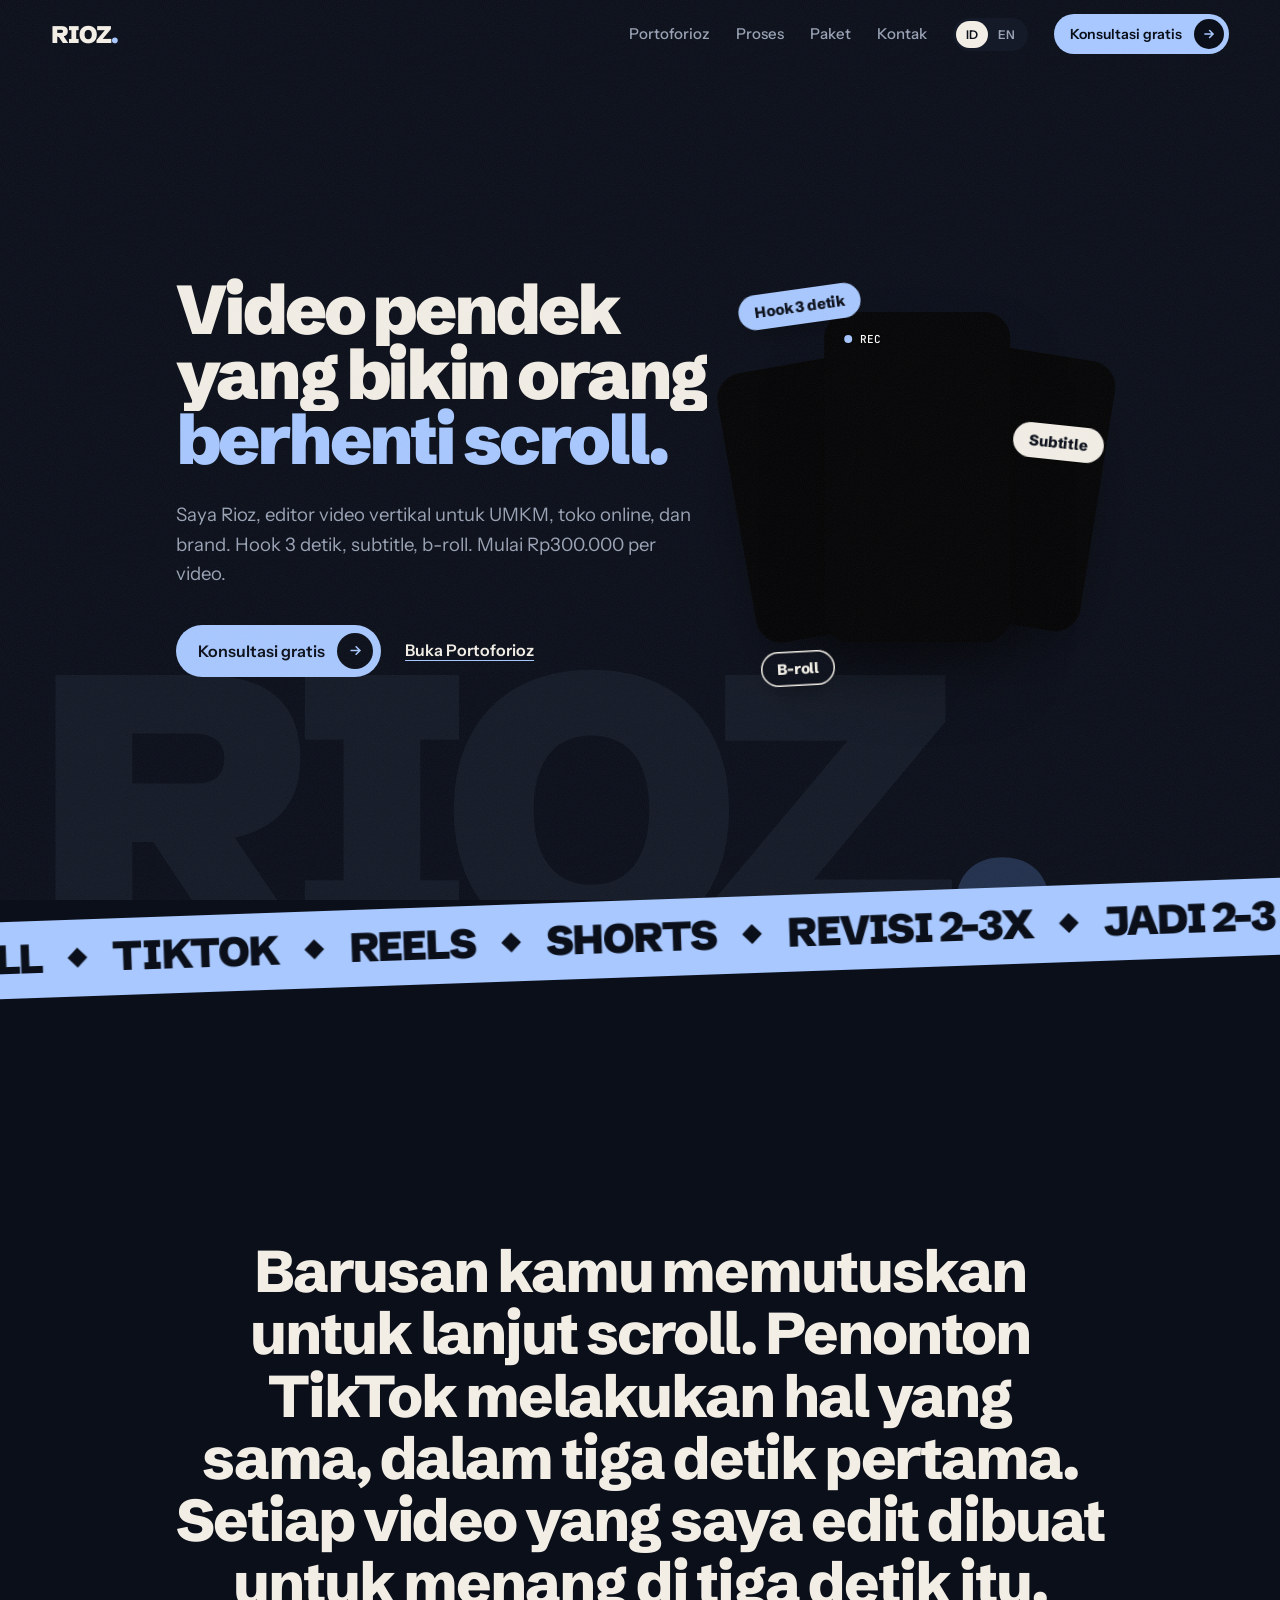
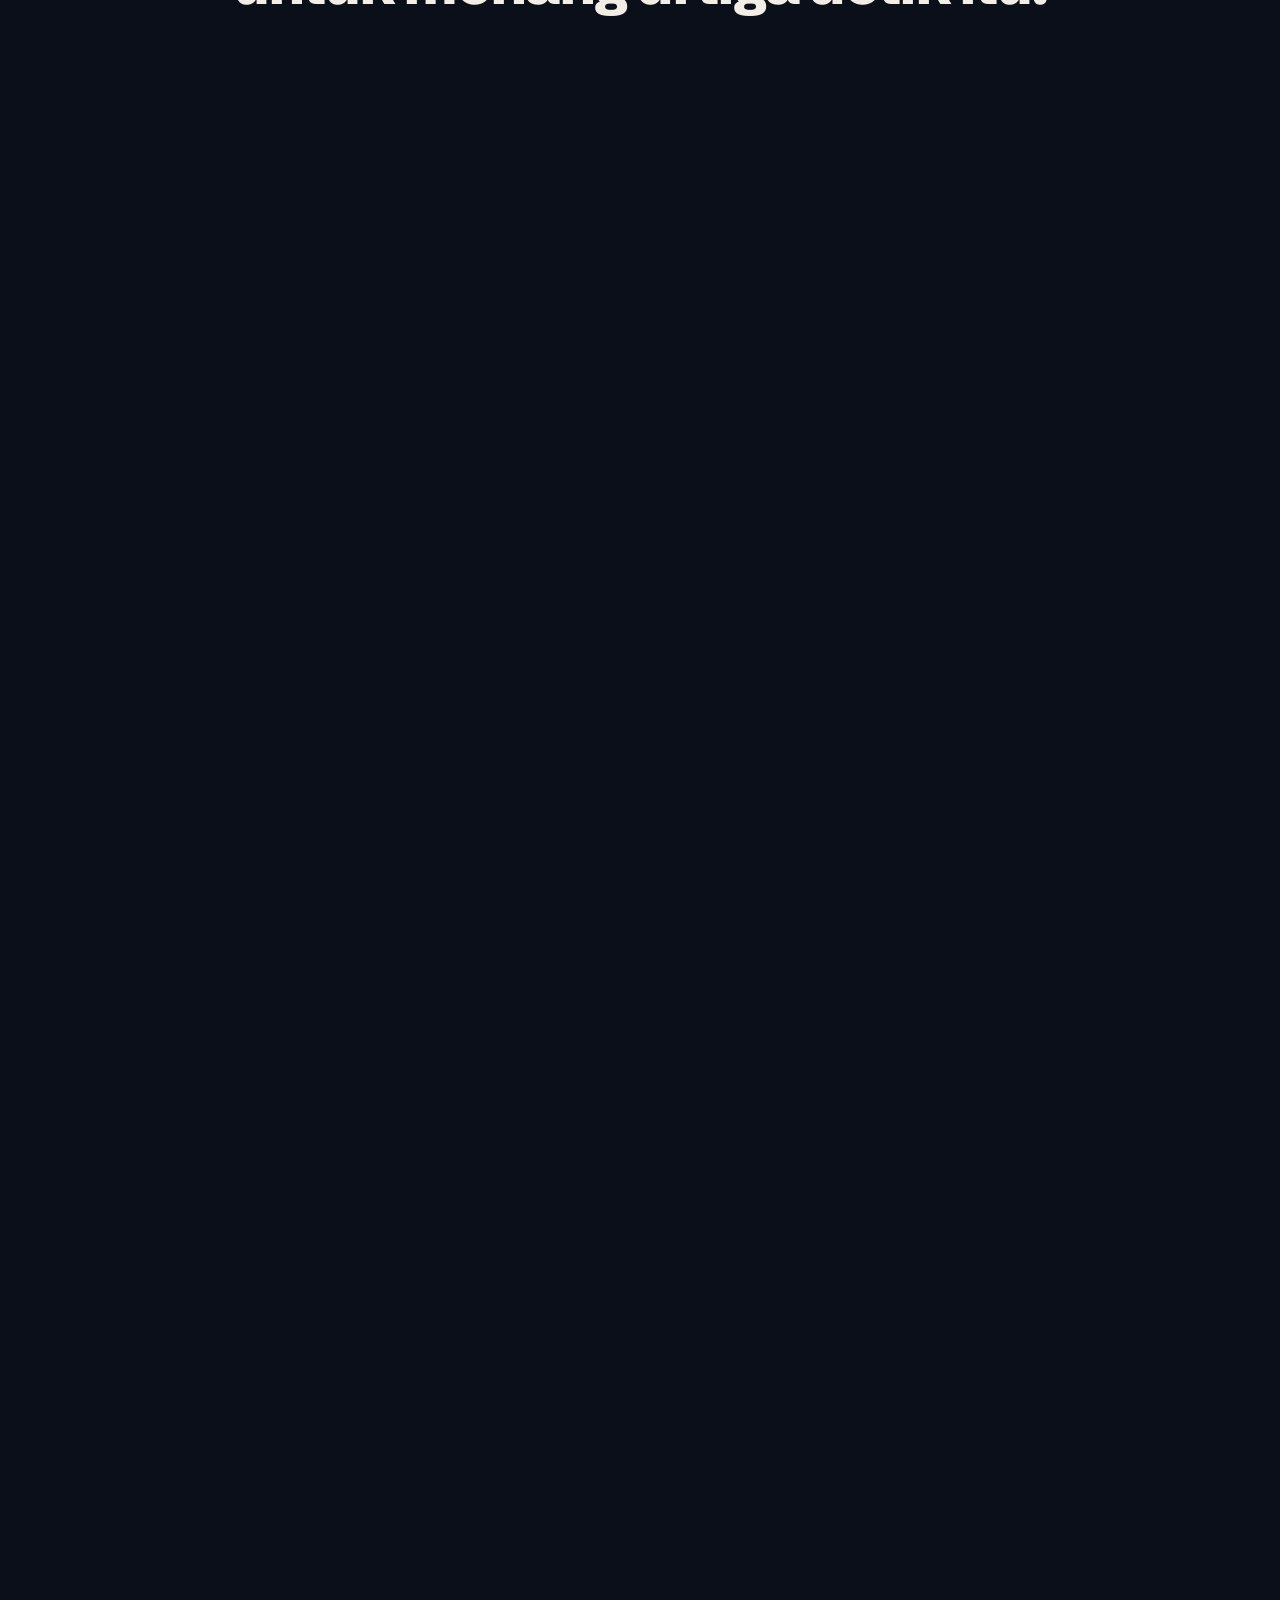
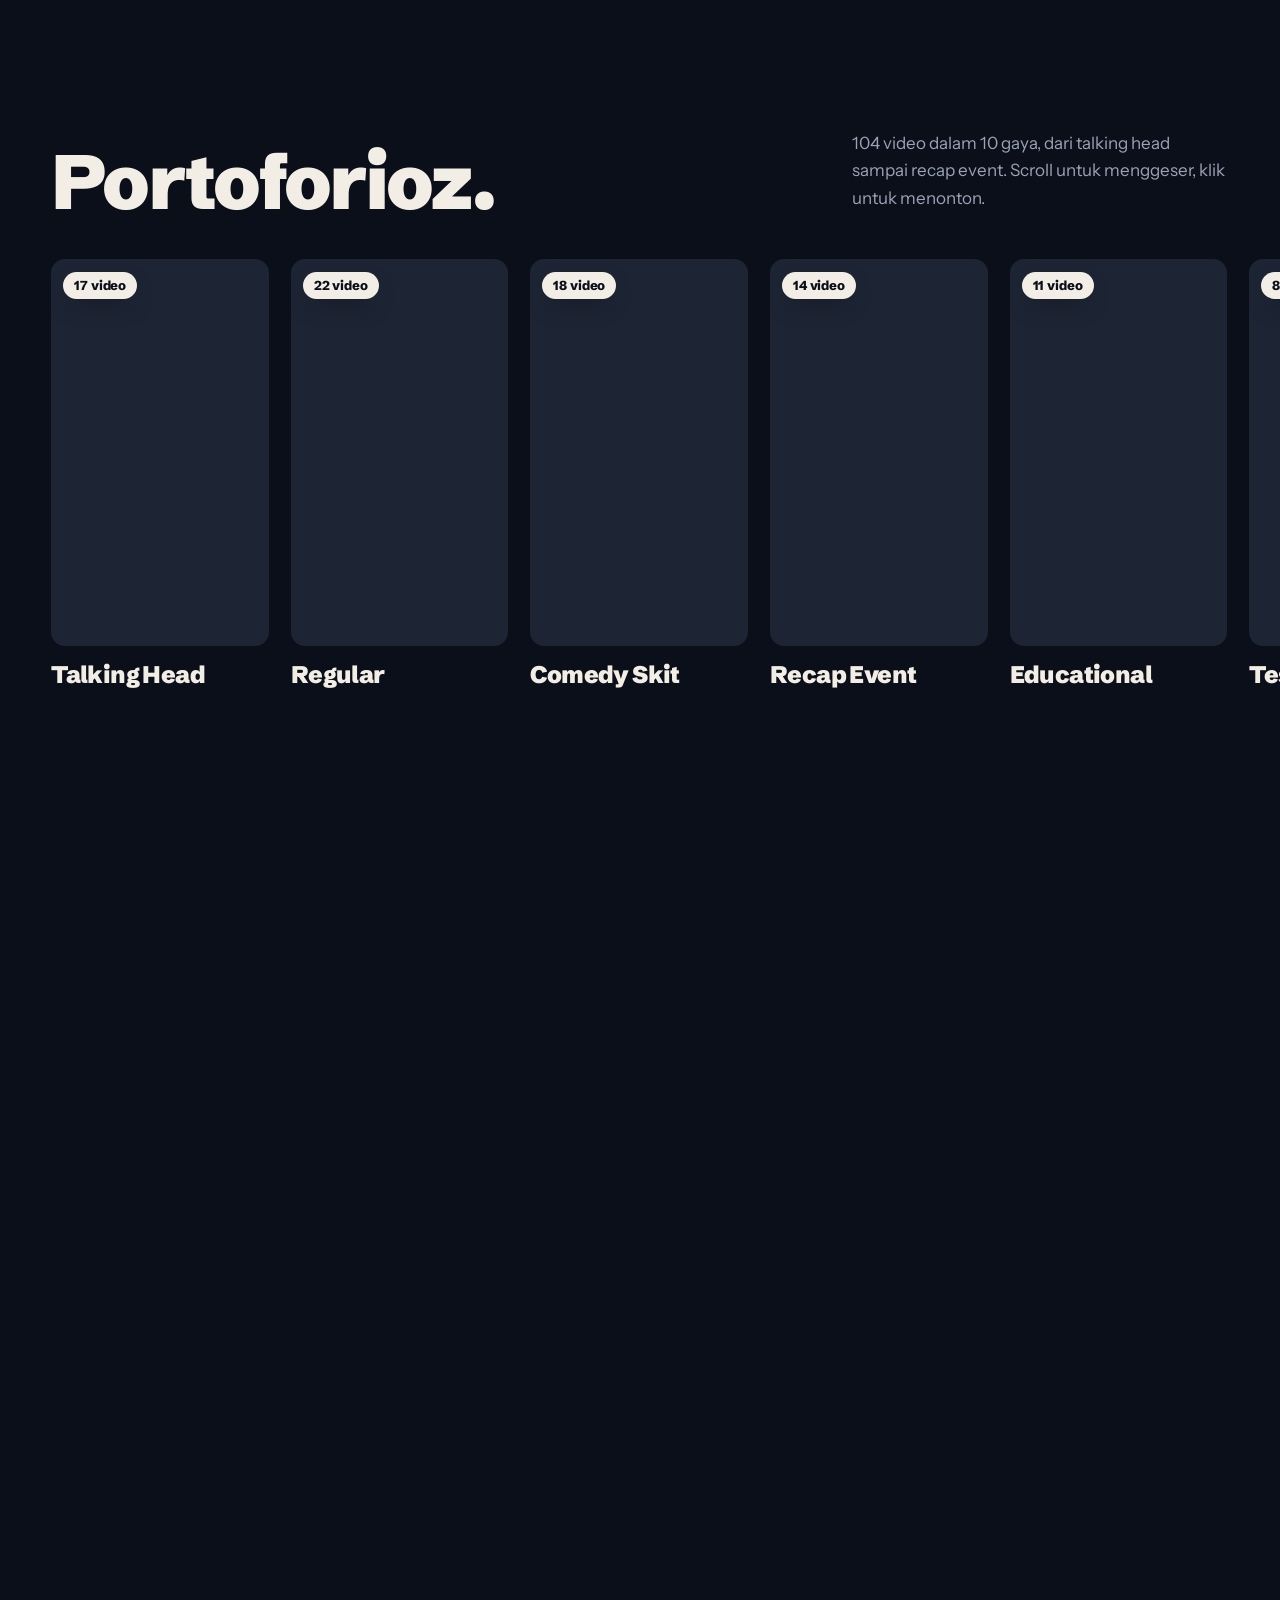
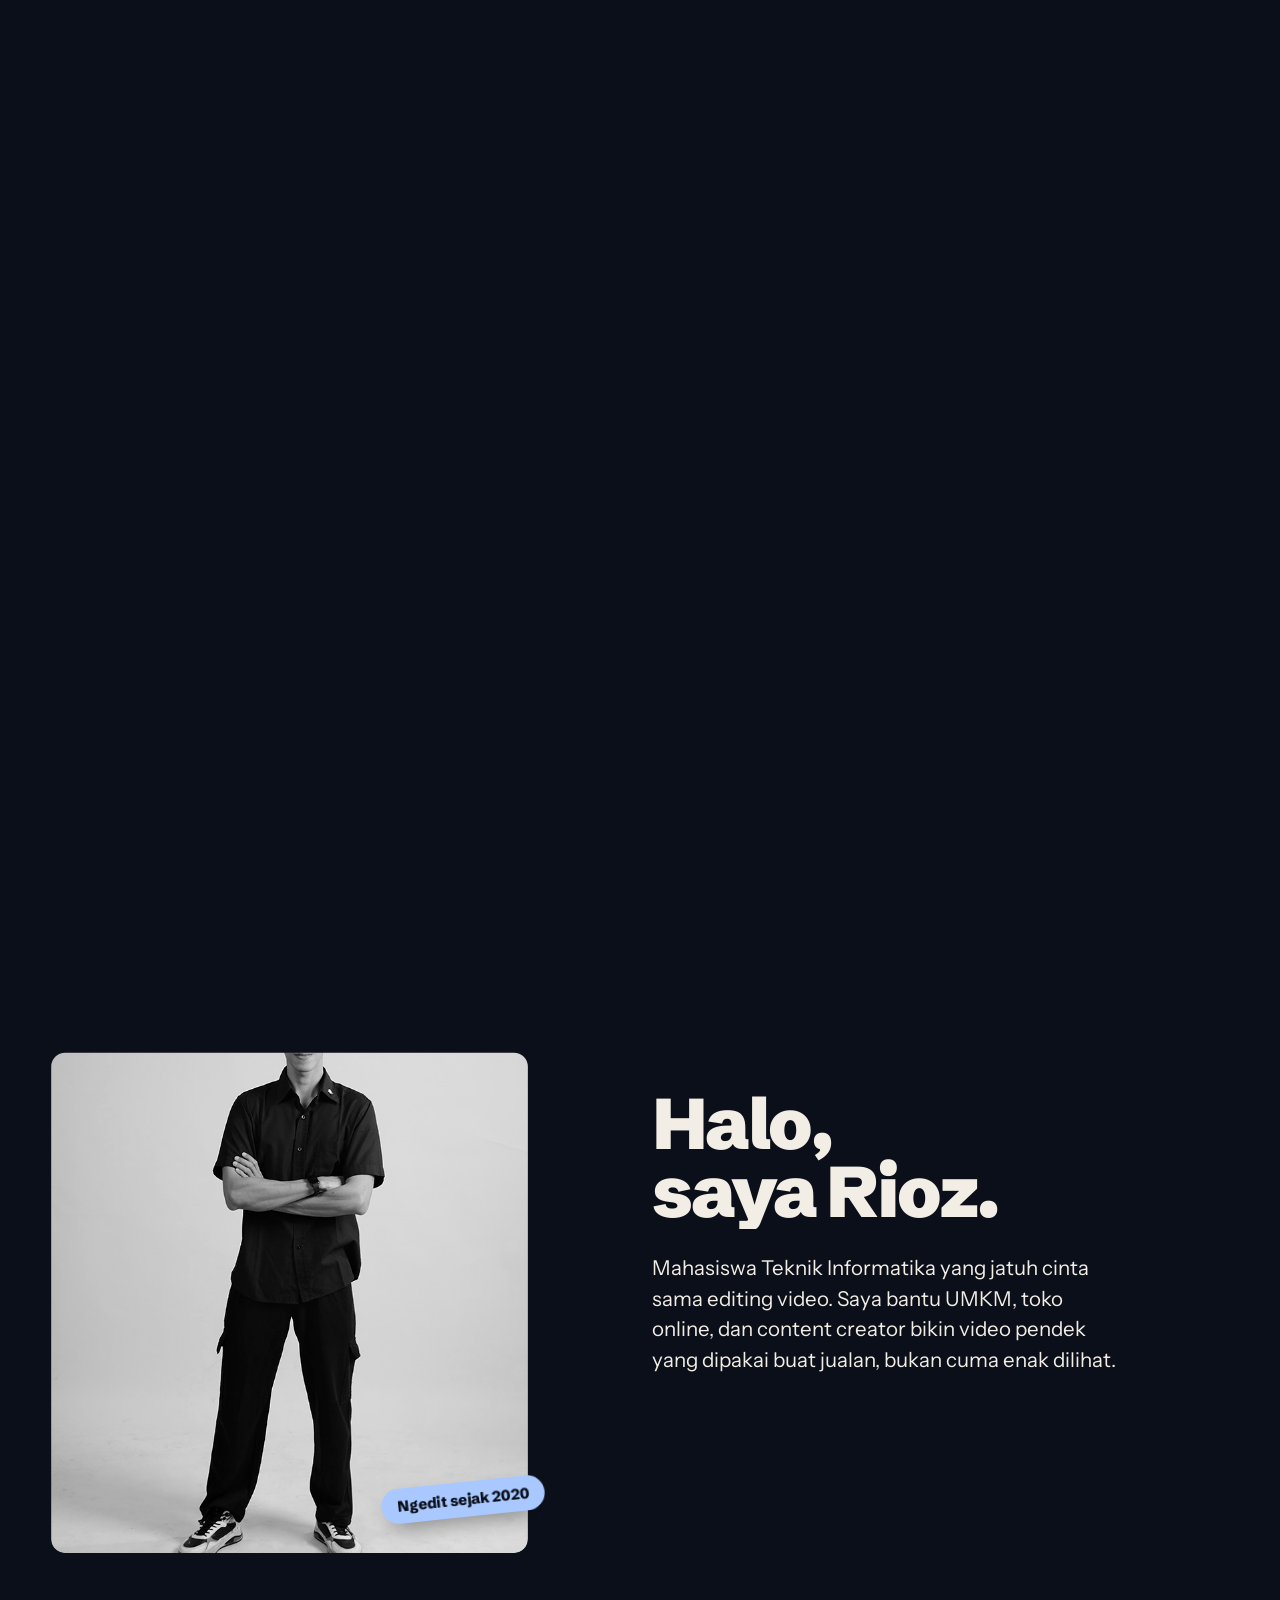
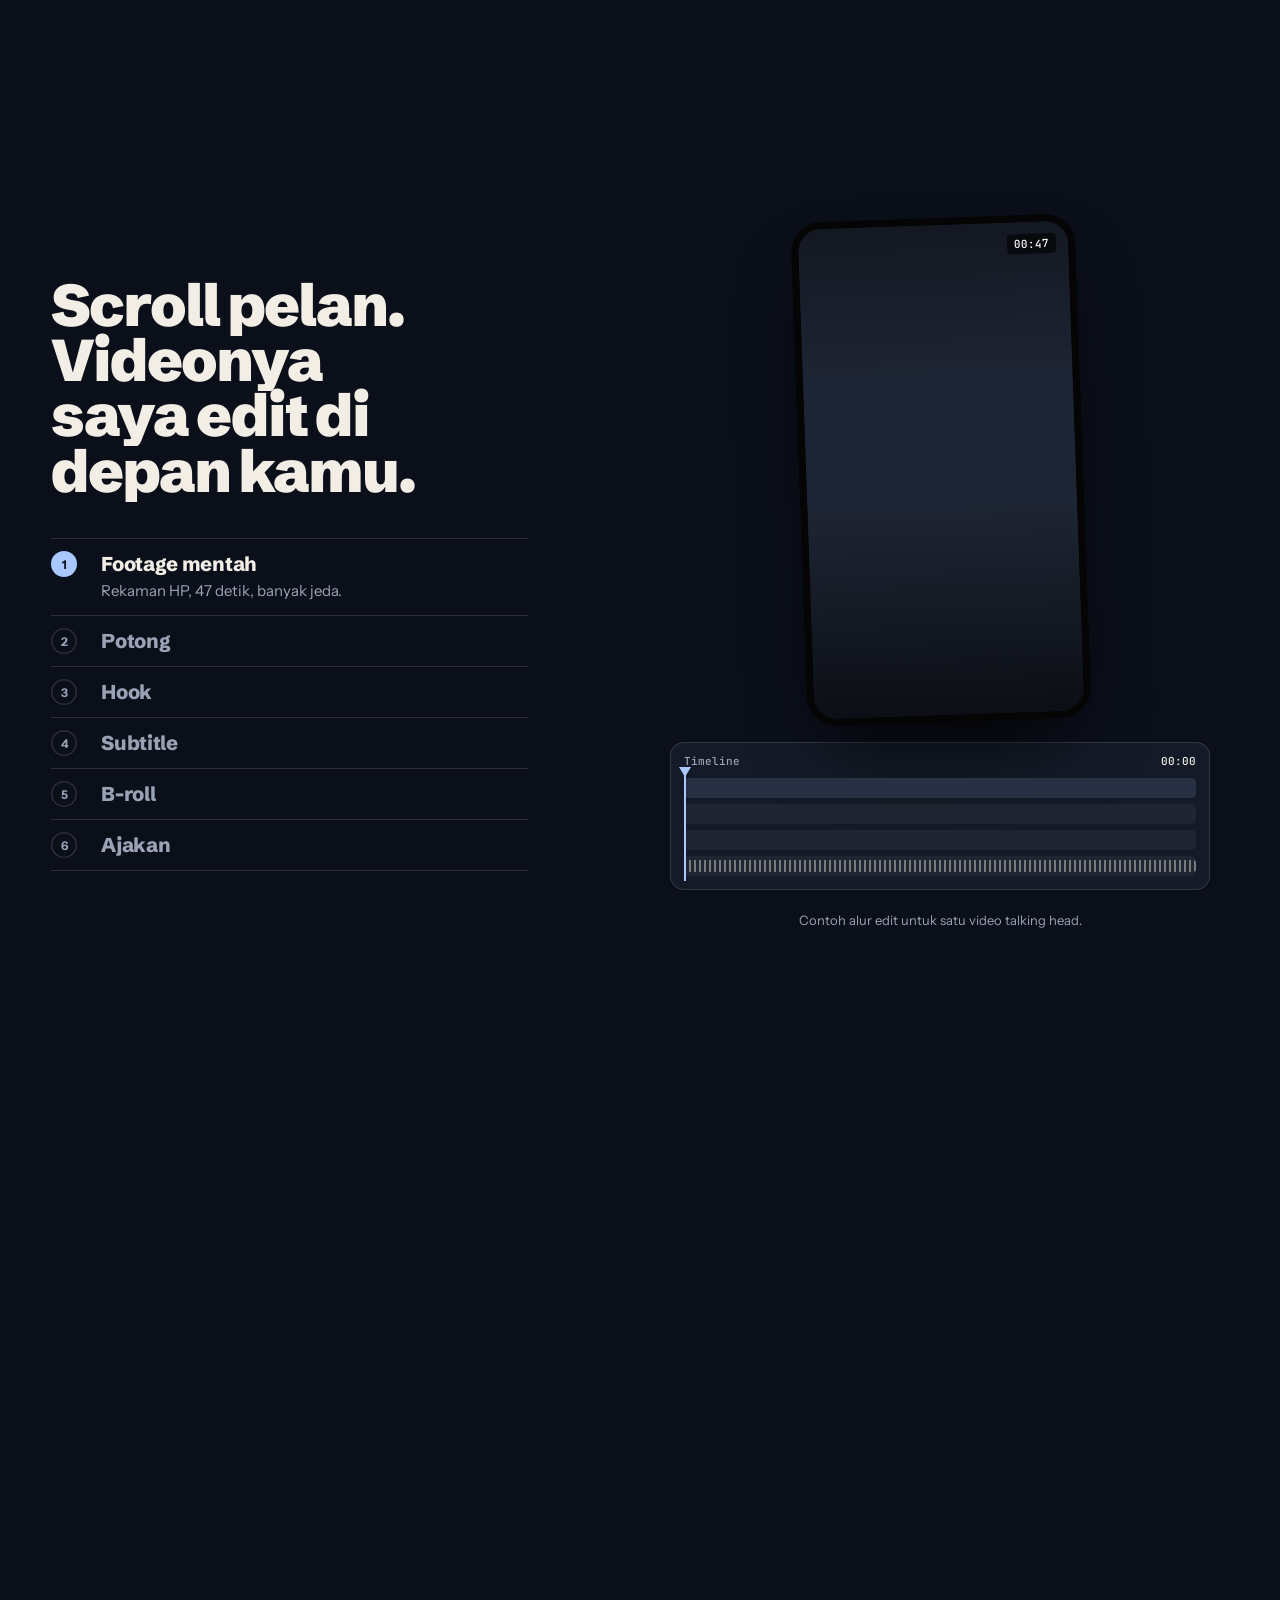
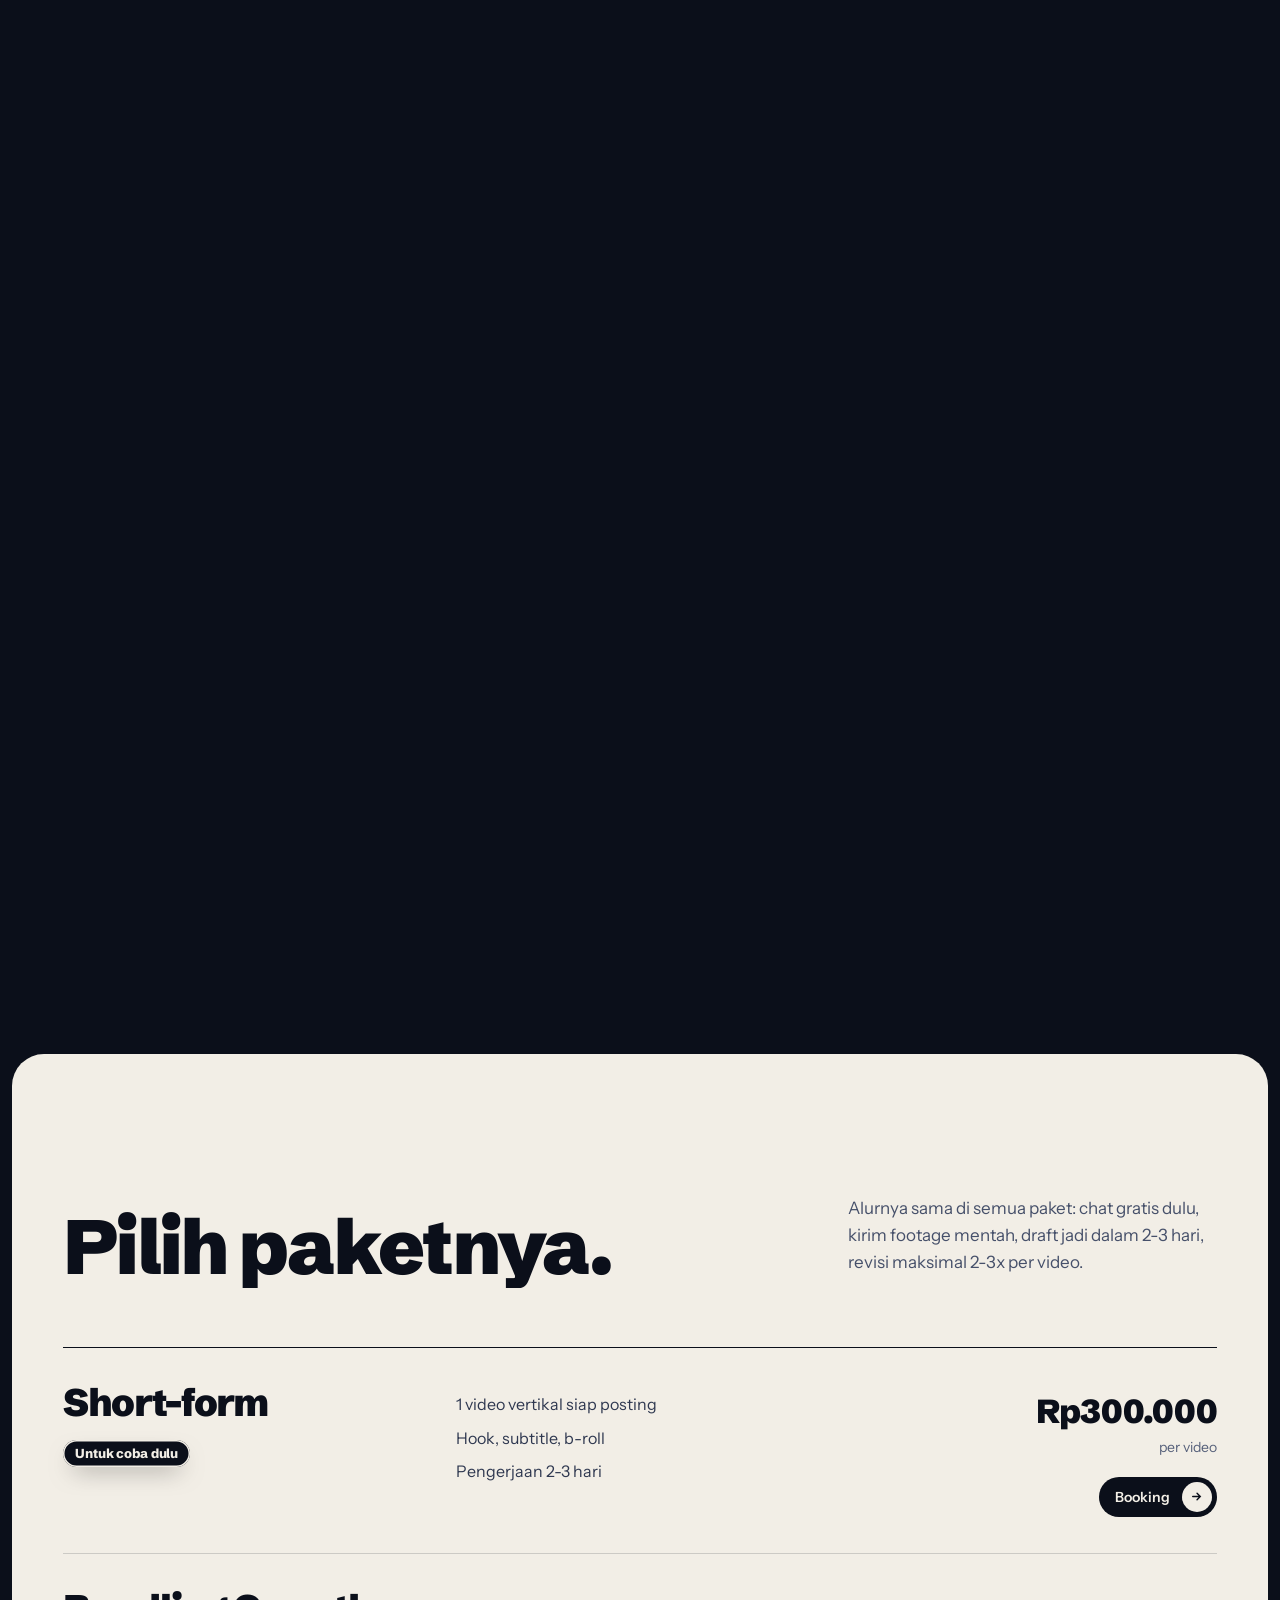
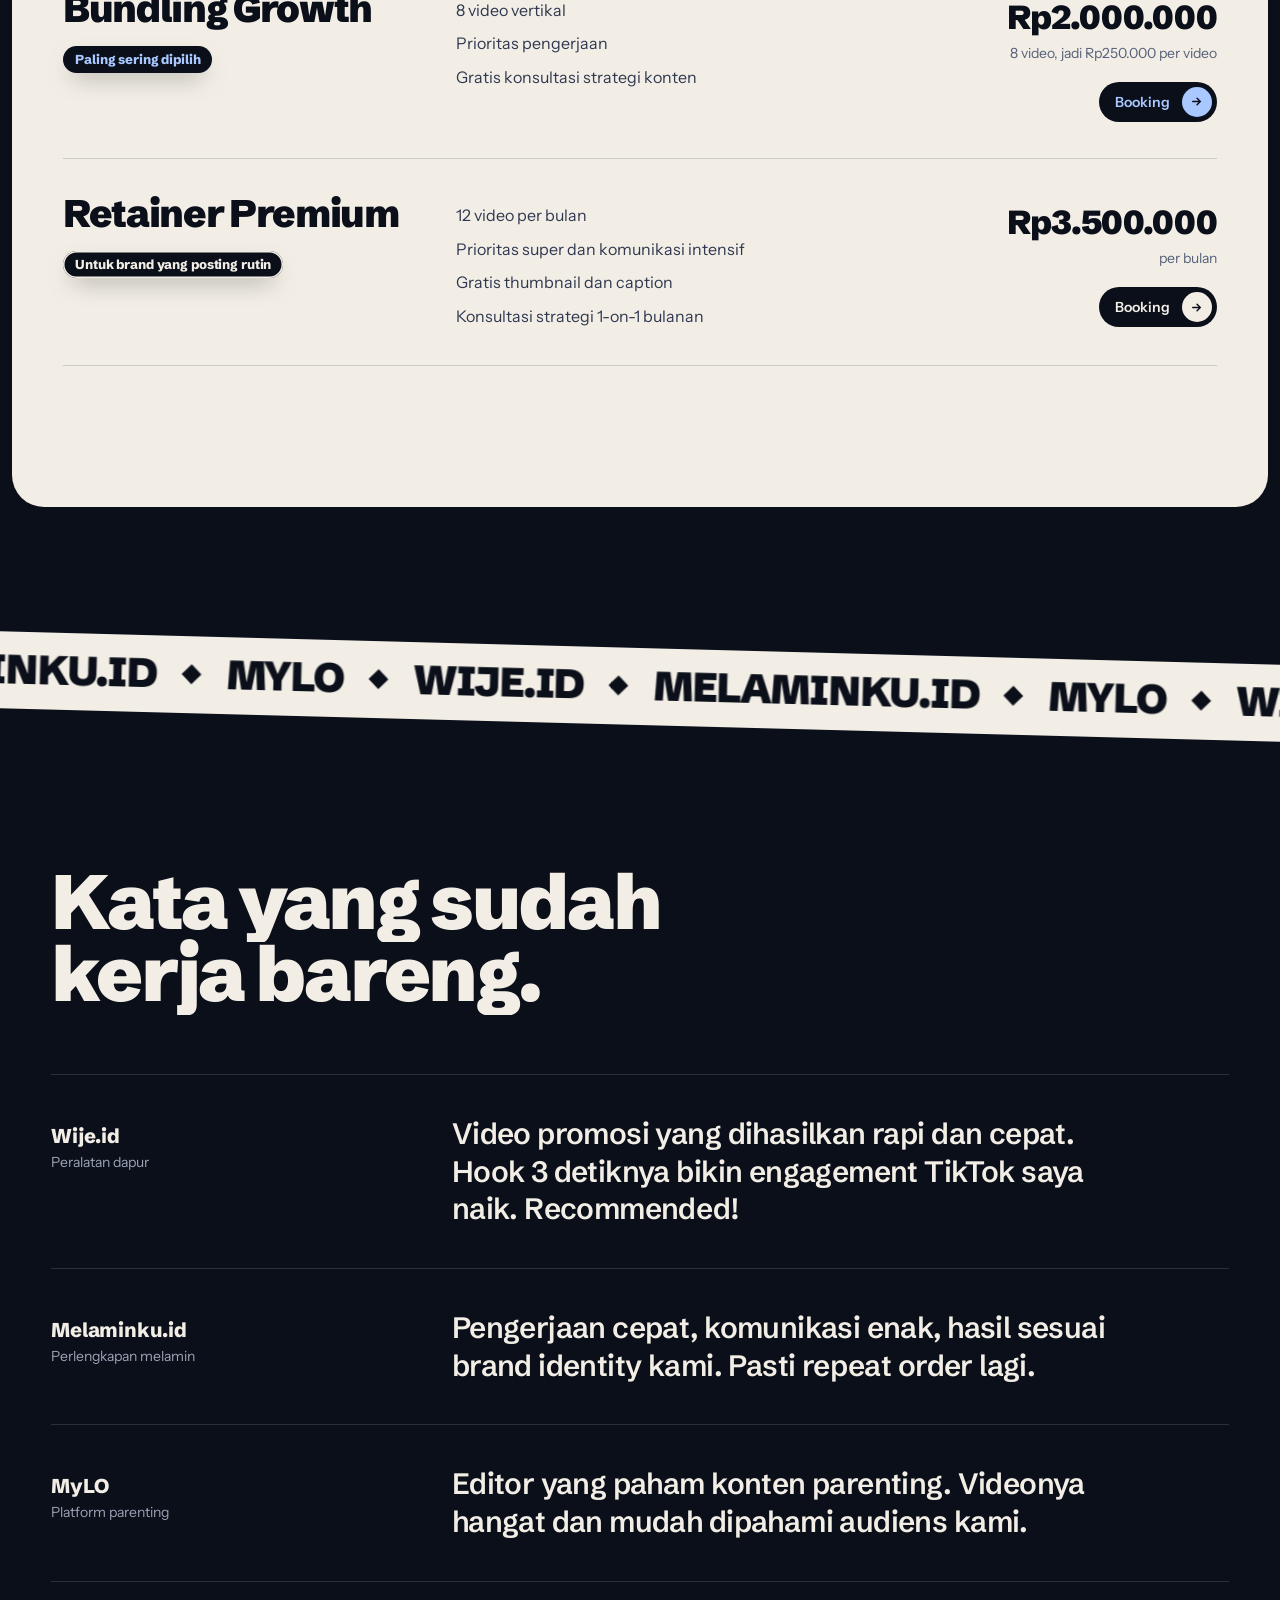
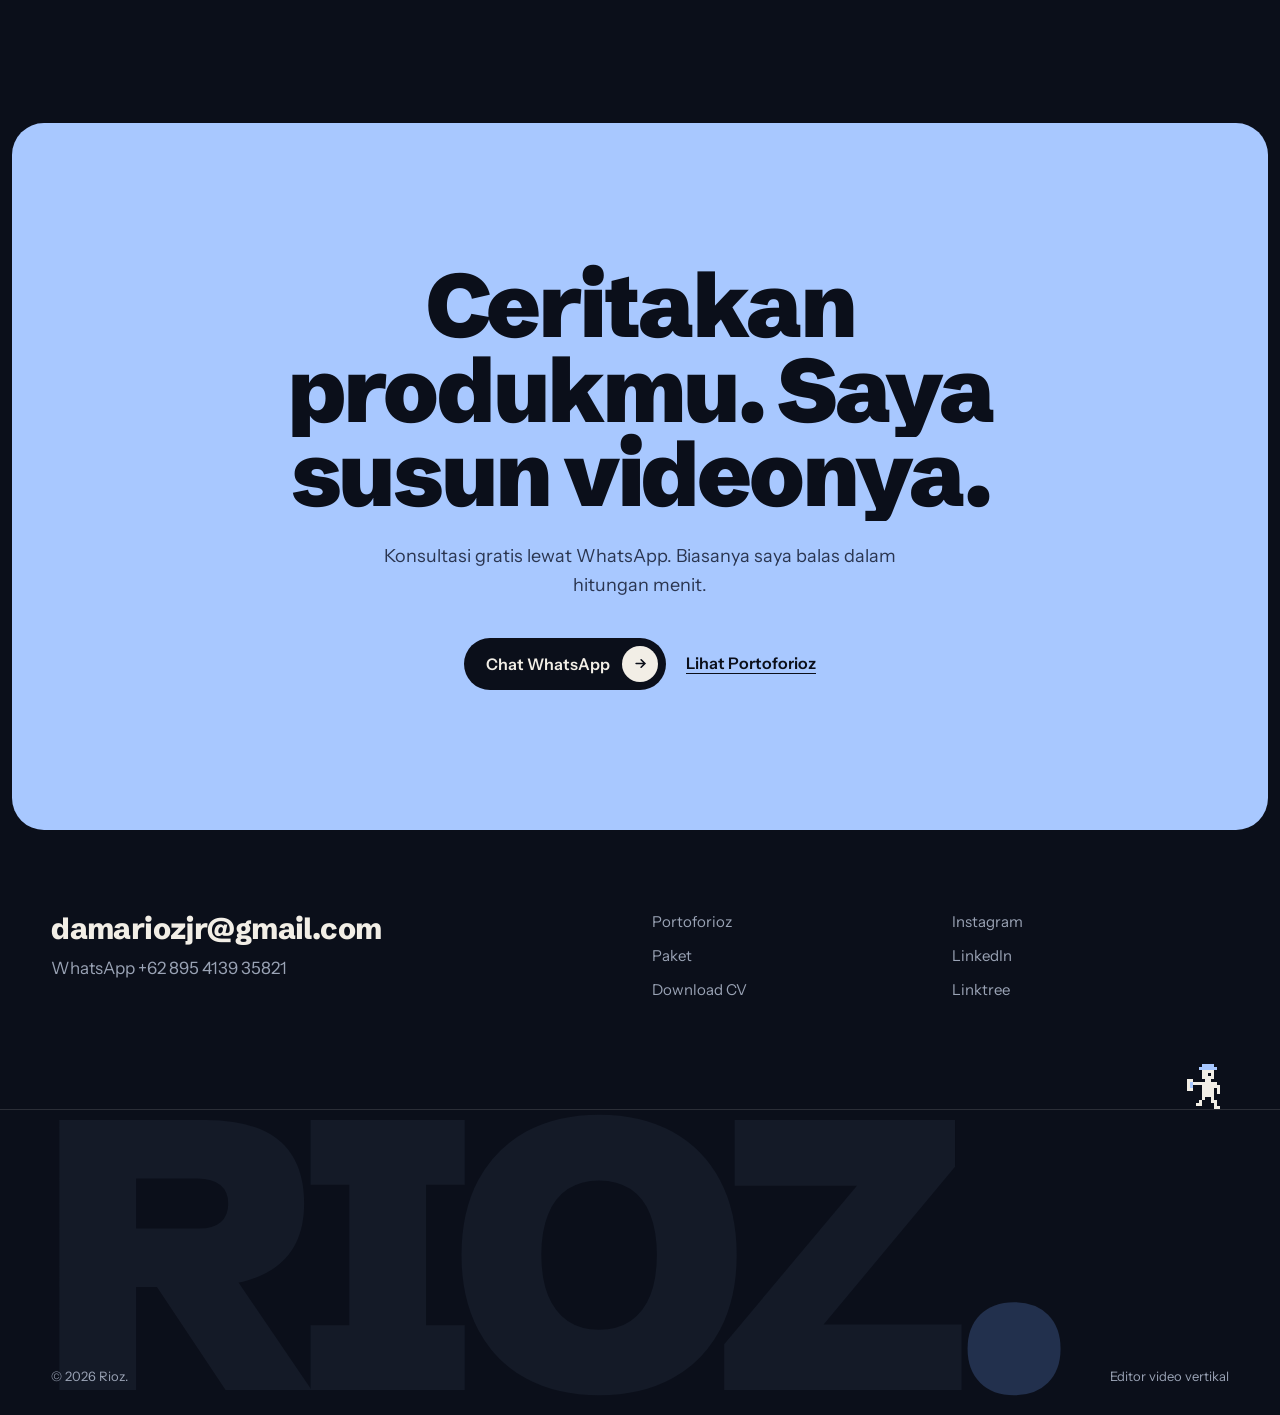
==== commit f74277fc: "Ganti palet ke Ice: navy gelap, gading, aksen biru es - Latar #0B0F1A, teks gading #F2EEE6, aksen #A" ====
--- a/index.html
+++ b/index.html
@@ -11,7 +11,7 @@
 <meta property="og:type" content="website">
 <meta property="og:url" content="https://riozzjr18.github.io/portoforiozz/">
 <link rel="canonical" href="https://riozzjr18.github.io/portoforiozz/">
-<meta name="theme-color" content="#111214">
+<meta name="theme-color" content="#0B0F1A">
 <link rel="preconnect" href="https://fonts.googleapis.com">
 <link rel="preconnect" href="https://fonts.gstatic.com" crossorigin>
 <link href="https://fonts.googleapis.com/css2?family=Schibsted+Grotesk:wght@500;700;800;900&family=Instrument+Sans:wght@400;500;600&family=JetBrains+Mono:wght@500&display=swap" rel="stylesheet">
@@ -22,7 +22,7 @@
 /* Act 1: hero. Planes: giant wordmark (back), fanned phones (subject), stickers (front), grain. */
 .hero{position:relative;min-height:clamp(700px,100svh,980px);display:flex;flex-direction:column;justify-content:center;padding:110px 0 56px;overflow:hidden;isolation:isolate}
 .hero .back{position:absolute;left:0;right:0;bottom:-0.16em;z-index:0;font:900 clamp(140px,30vw,480px)/.8 var(--display);letter-spacing:-0.07em;text-transform:uppercase;color:var(--surface);padding-left:calc(var(--gut) - .05em);white-space:nowrap;pointer-events:none;will-change:transform}
-.hero .back i{font-style:normal;color:#3b1a14}
+.hero .back i{font-style:normal;color:#22304D}
 .hero .g12{position:relative;z-index:2;align-items:center}
 .hero .copy{grid-column:1/8;position:relative;z-index:3}
 .hero h1{font-size:clamp(48px,5.4vw,88px);letter-spacing:-0.045em}
@@ -131,27 +131,27 @@
 .tl-top{display:flex;justify-content:space-between;font:500 11px var(--code);color:var(--ink-soft);margin-bottom:10px}
 .tl-top b{color:var(--ink);font-weight:500}
 .tracks{position:relative;display:grid;gap:6px}
-.trk{position:relative;height:20px;border-radius:5px;background:rgba(237,233,225,.05)}
+.trk{position:relative;height:20px;border-radius:5px;background:rgba(242,238,230,.05)}
 .clip{position:absolute;top:0;bottom:0;border-radius:5px;opacity:0;transform:scaleY(.3);transition:opacity .35s var(--ease),transform .45s cubic-bezier(.34,1.56,.64,1)}
-.clip.v{background:#4A4D53}.clip.rw{background:#34363a}.clip.t{background:var(--accent)}.clip.s{background:var(--ink)}.clip.b{background:#8C9096}
+.clip.v{background:#3A4660}.clip.rw{background:#283044}.clip.t{background:var(--accent)}.clip.s{background:var(--ink)}.clip.b{background:#7F8AA3}
 .clip.show{opacity:1;transform:none}
-.wave{position:absolute;inset:4px 0;background:repeating-linear-gradient(90deg,rgba(237,233,225,.42) 0 2px,transparent 2px 5px);border-radius:3px}
+.wave{position:absolute;inset:4px 0;background:repeating-linear-gradient(90deg,rgba(242,238,230,.42) 0 2px,transparent 2px 5px);border-radius:3px}
 .head{position:absolute;top:-5px;bottom:-5px;left:0;width:2px;background:var(--accent);z-index:3;will-change:transform}
 .head::before{content:"";position:absolute;top:-6px;left:-5px;width:12px;height:10px;background:var(--accent);clip-path:polygon(0 0,100% 0,50% 100%)}
 .note{font-size:13px;color:var(--ink-soft)}
 
 /* Act 6: packages on bone, pointer response */
 .pk{margin:0 12px;border-radius:32px;background:var(--ink);color:var(--canvas);padding:var(--sec) 0}
-.pk .sh p{color:#4A4C52}
+.pk .sh p{color:#46506A}
 .rows{border-top:1.5px solid var(--canvas)}
-.row{padding:36px 0;border-bottom:1px solid rgba(17,18,20,.16);align-items:start}
+.row{padding:36px 0;border-bottom:1px solid rgba(11,15,26,.16);align-items:start}
 .row h3{grid-column:1/5;font-size:clamp(30px,3vw,46px);letter-spacing:-0.035em;transition:transform .4s var(--ease)}
 .row h3 small{display:block;margin-top:12px}
 .row h3 small .stk{font-size:13px;padding:7px 12px}
-.row ul{grid-column:5/9;list-style:none;margin:0;padding:8px 0 0;display:grid;gap:8px;color:#33353A;font-size:16px}
+.row ul{grid-column:5/9;list-style:none;margin:0;padding:8px 0 0;display:grid;gap:8px;color:#2F3850;font-size:16px}
 .row .pr{grid-column:9/13;text-align:right;padding-top:6px}
 .row .pr strong{display:block;font:900 clamp(28px,2.6vw,40px) var(--display);letter-spacing:-0.03em}
-.row .pr>span{display:block;color:#55575D;font-size:14px;margin-top:4px}
+.row .pr>span{display:block;color:#56607A;font-size:14px;margin-top:4px}
 .row .pr a{display:inline-flex;margin-top:18px}
 .row:hover h3{transform:translateX(10px)}
 .peek{position:fixed;left:0;top:0;z-index:60;pointer-events:none;display:flex;gap:4px;padding:10px 12px;background:var(--canvas);border-radius:14px;opacity:0;transition:opacity .2s;box-shadow:0 18px 36px -14px rgba(0,0,0,.5)}
--- a/assets/site.css
+++ b/assets/site.css
@@ -1,13 +1,13 @@
-/* Rioz shared system. Dark edit-room, bone ink, one REC red. Used by index.html and portfolio/index.html. */
+/* Rioz shared system. Navy edit-room, ivory ink, one ice-blue accent. Used by index.html and portfolio/index.html. */
 :root{
-  --canvas:#111214;
-  --surface:#1A1C1F;
-  --surface-2:#232529;
-  --ink:#EDE9E1;
-  --ink-soft:#A3A6AD;
-  --accent:#FF4A2B;
-  --on-accent:#111214;
-  --line:rgba(237,233,225,.14);
+  --canvas:#0B0F1A;
+  --surface:#141A27;
+  --surface-2:#1D2433;
+  --ink:#F2EEE6;
+  --ink-soft:#9AA3B5;
+  --accent:#A8C8FF;
+  --on-accent:#0B0F1A;
+  --line:rgba(242,238,230,.14);
   --display:"Schibsted Grotesk","Helvetica Neue",Arial,sans-serif;
   --body:"Instrument Sans","Helvetica Neue",Arial,sans-serif;
   --code:"JetBrains Mono",ui-monospace,Menlo,Consolas,monospace;
@@ -34,7 +34,7 @@
 .sr{position:absolute;width:1px;height:1px;overflow:hidden;clip:rect(0 0 0 0);white-space:nowrap}
 :focus-visible{outline:2px solid var(--accent);outline-offset:3px;border-radius:6px}
 .fb{background:var(--surface-2)}
-html{scrollbar-color:#3a3c41 var(--canvas)}
+html{scrollbar-color:#2A3348 var(--canvas)}
 
 /* Section header: one pattern everywhere. Title left, note right, baselines aligned. */
 .sh{display:grid;grid-template-columns:repeat(12,minmax(0,1fr));column-gap:24px;align-items:end;margin-bottom:clamp(40px,5vw,72px)}
@@ -43,7 +43,7 @@
 
 /* Header */
 .top{position:fixed;inset:0 0 auto;z-index:50;height:68px;transition:background-color .35s var(--ease),box-shadow .35s var(--ease)}
-.top.solid{background:rgba(17,18,20,.92);box-shadow:0 1px 0 var(--line)}
+.top.solid{background:rgba(11,15,26,.9);box-shadow:0 1px 0 var(--line)}
 .top .wrap{height:100%;display:flex;align-items:center;gap:28px}
 .wm{font:900 24px var(--display);letter-spacing:-0.045em;text-transform:uppercase;text-decoration:none}
 .wm i{font-style:normal;color:var(--accent)}
@@ -101,7 +101,7 @@
 /* Close + footer */
 .close{margin:0 12px;border-radius:32px;background:var(--accent);color:var(--on-accent);padding:var(--sec) 0;text-align:center;overflow:hidden;position:relative}
 .close h2{font-size:clamp(48px,7vw,112px);max-width:9.5em;margin:0 auto}
-.close p{margin:26px auto 38px;max-width:30em;font-size:18px;color:#3A1209}
+.close p{margin:26px auto 38px;max-width:30em;font-size:18px;color:#2A3550}
 .close .acts{display:flex;flex-wrap:wrap;gap:20px;align-items:center;justify-content:center}
 .close .tlink{color:var(--on-accent);text-decoration-color:var(--on-accent)}
 footer{padding:80px 0 0;overflow:hidden}
@@ -119,7 +119,7 @@
 .rest .walker{animation:none;left:auto;right:var(--gut);transform:scaleX(-1)}
 .rest .walker span{animation:none}
 .giant{font:900 clamp(120px,30vw,470px)/.74 var(--display);letter-spacing:-0.065em;text-transform:uppercase;color:var(--surface);margin-bottom:-0.12em;padding-left:calc(var(--gut) - .04em);white-space:nowrap;user-select:none}
-.giant i{font-style:normal;color:#3b1a14}
+.giant i{font-style:normal;color:#22304D}
 .copyr{display:flex;justify-content:space-between;gap:16px;padding-top:18px;padding-bottom:28px;font-size:13px;color:var(--ink-soft)}
 
 @media (max-width:900px){
@@ -143,3 +143,8 @@
   .walker{transform:translateX(var(--gut))}
   .js [data-split] .ln>span,.js [data-up]{transform:none;opacity:1;transition:none}
 }
+
+/* Ice on the ivory panel: pale-on-pale needs the navy carrier */
+.pk .pill:not(.ink){background:var(--canvas);color:var(--accent)}
+.pk .pill:not(.ink) .c{background:var(--accent);color:var(--canvas)}
+.pk .stk.red{background:var(--canvas);color:var(--accent)}
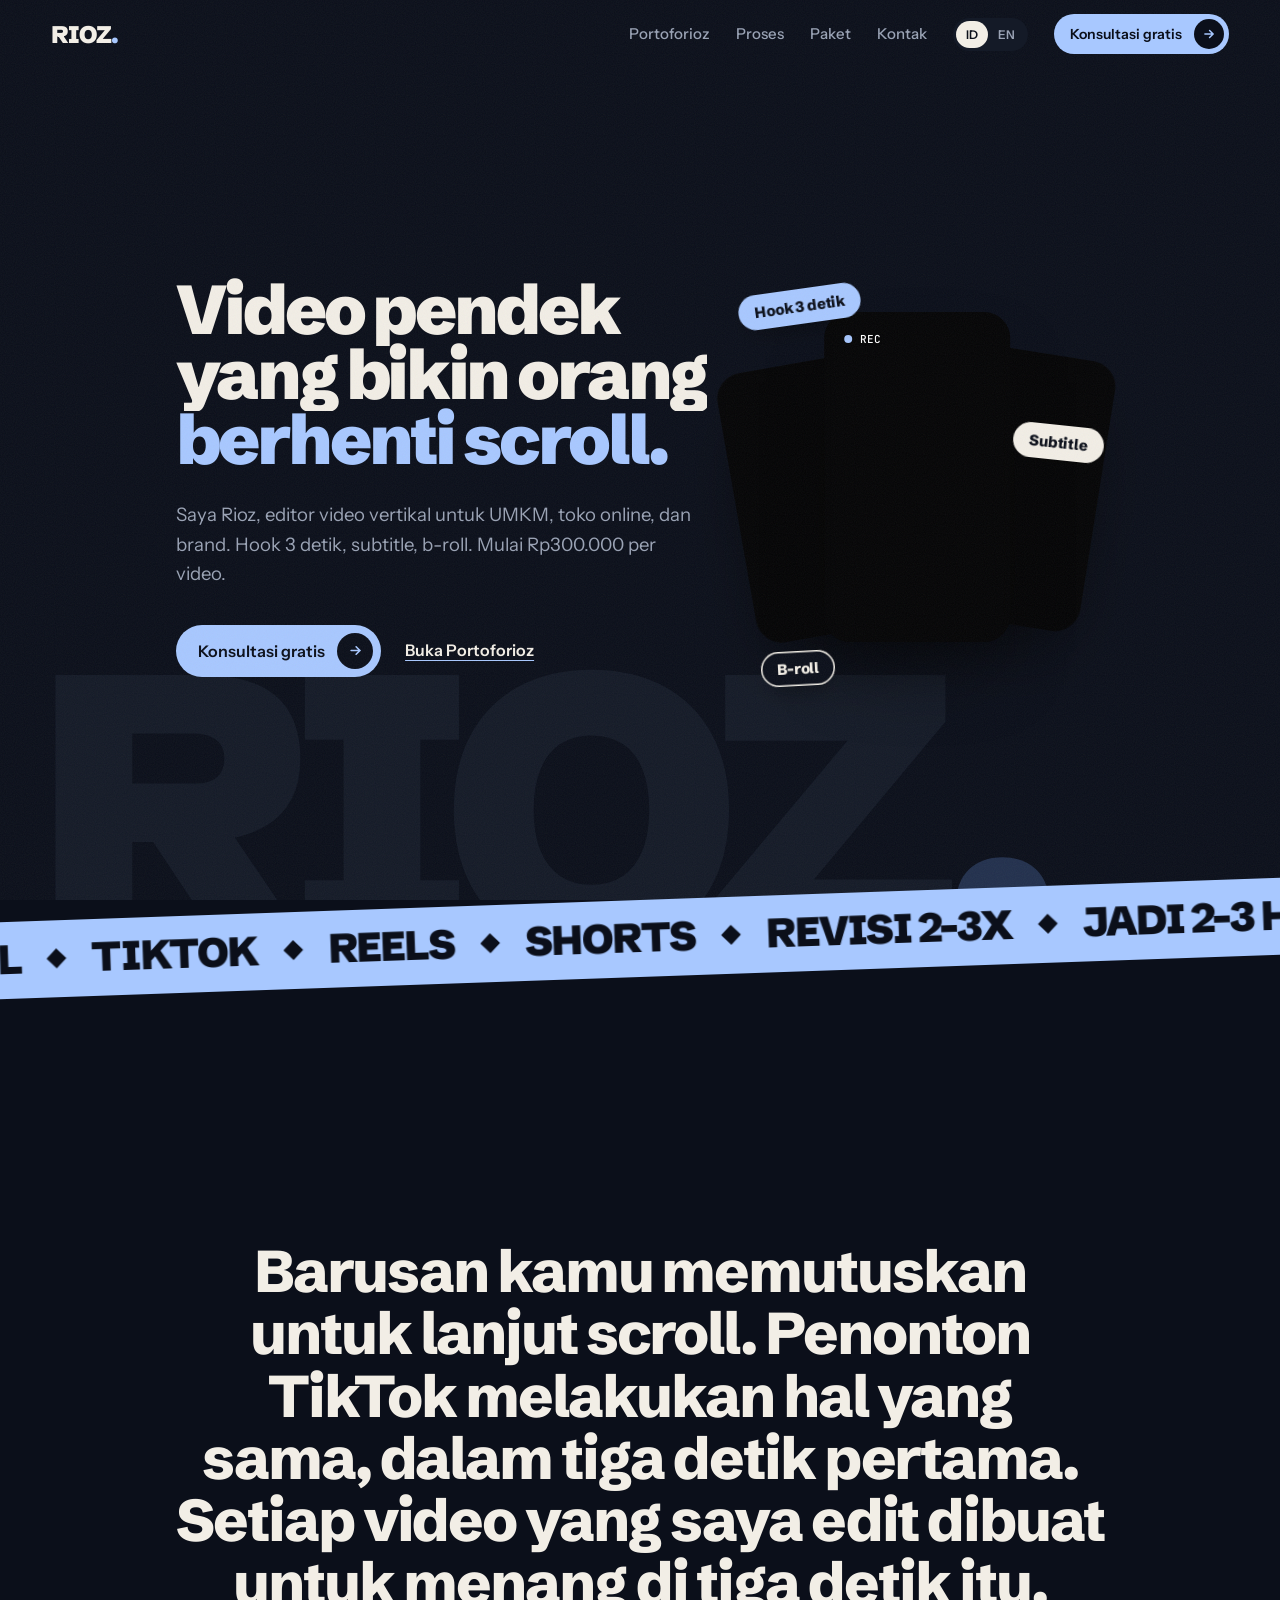
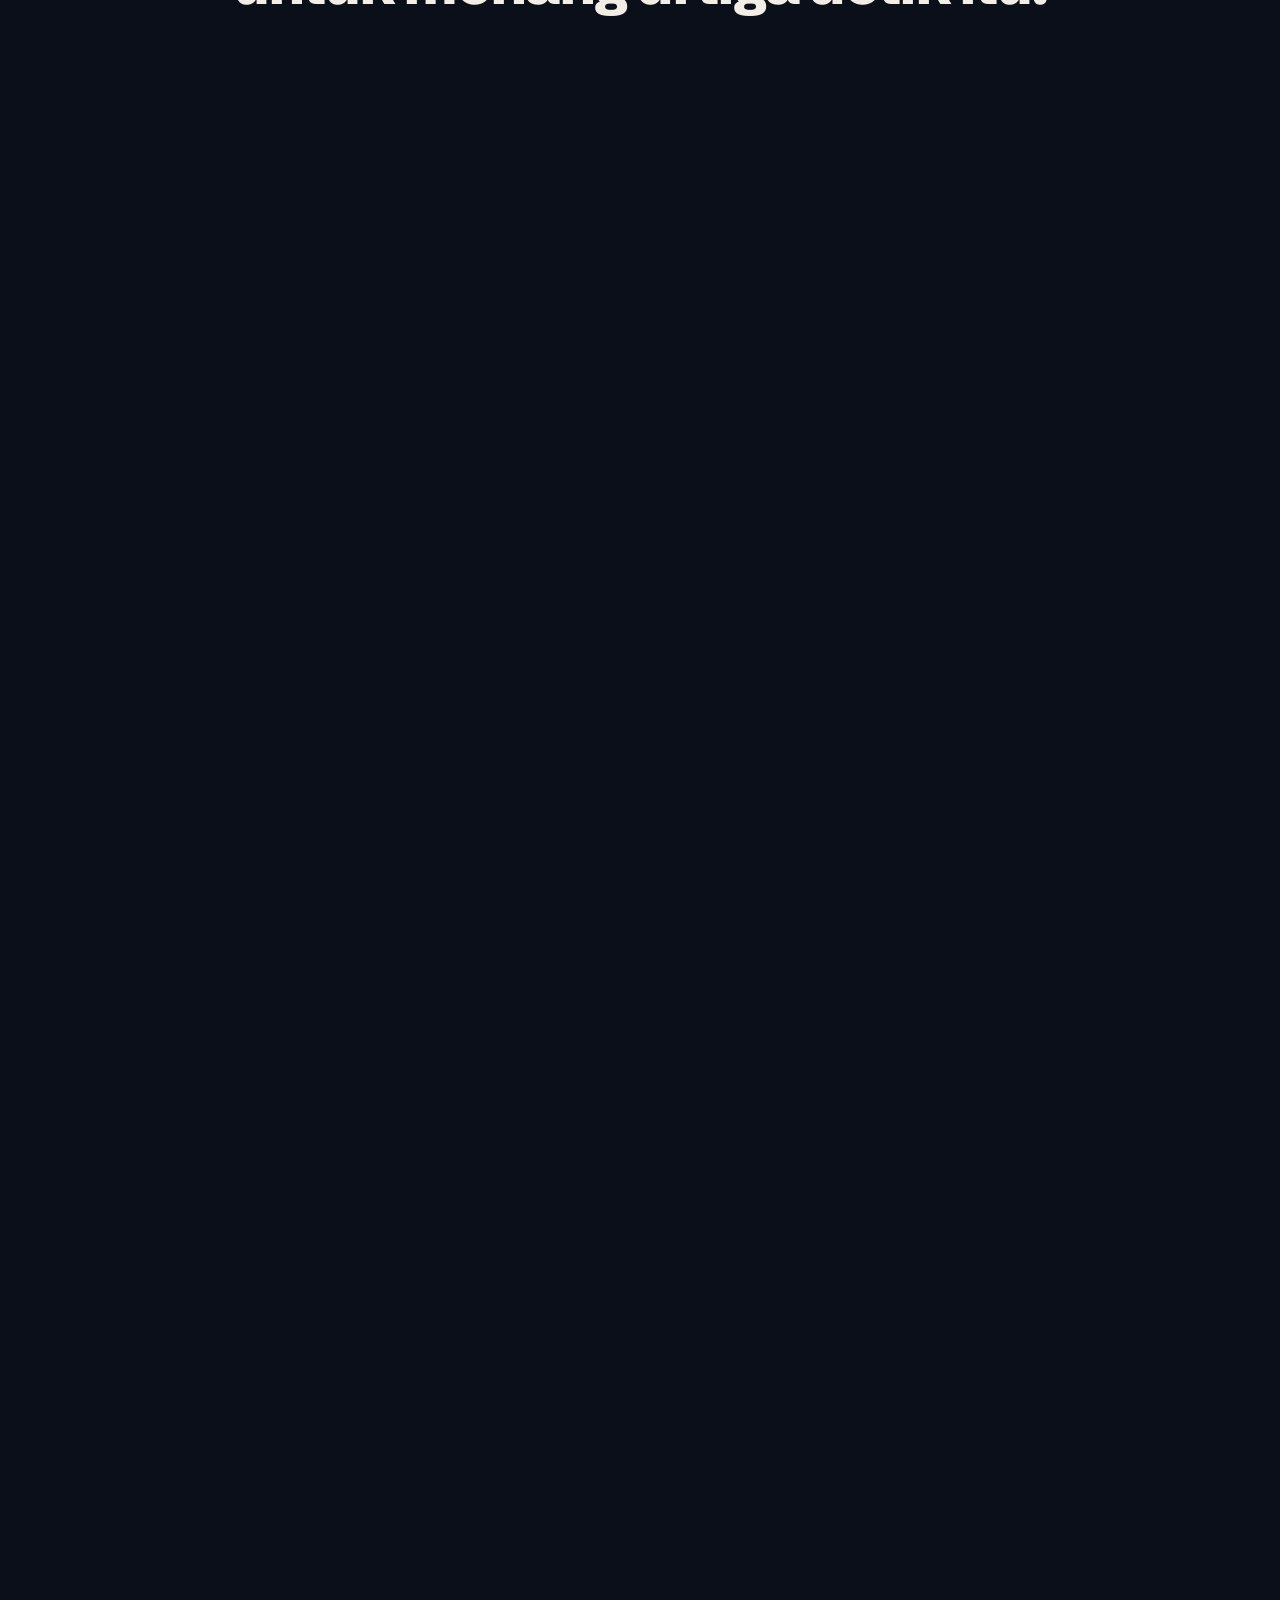
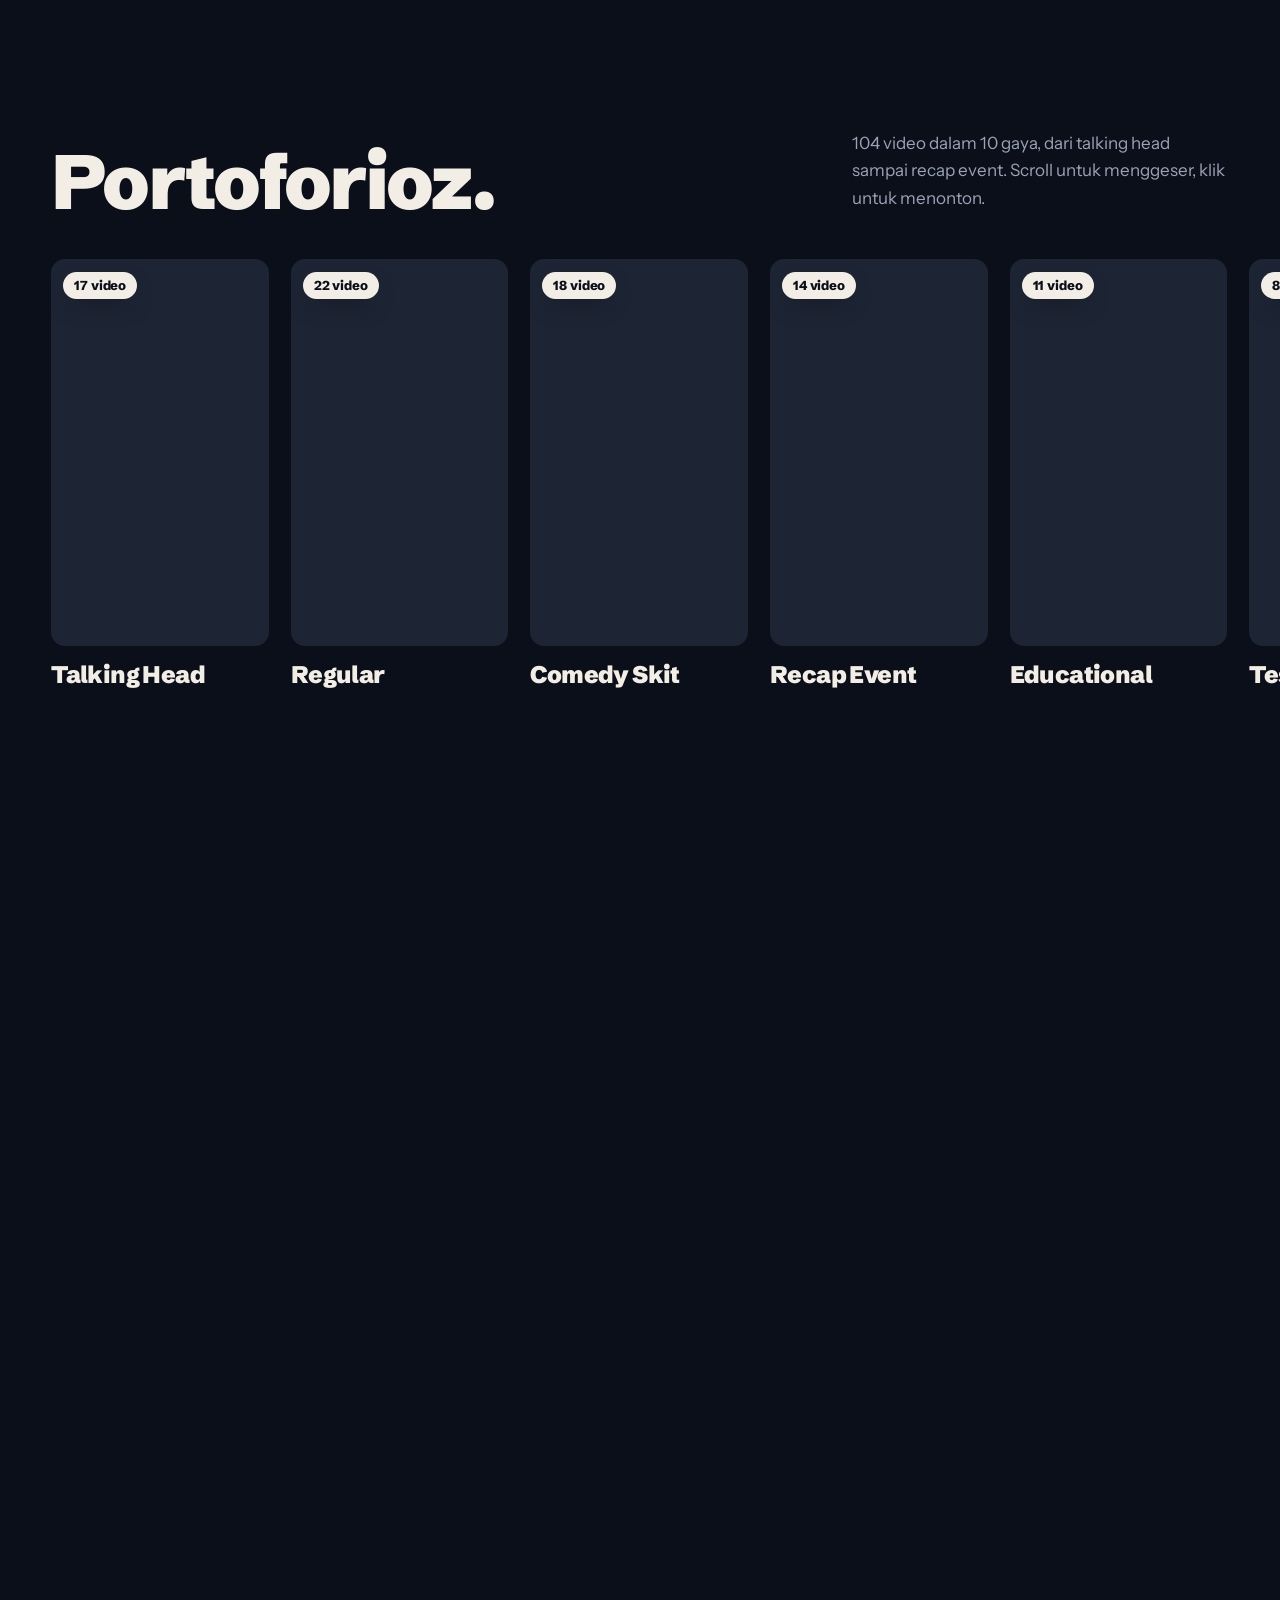
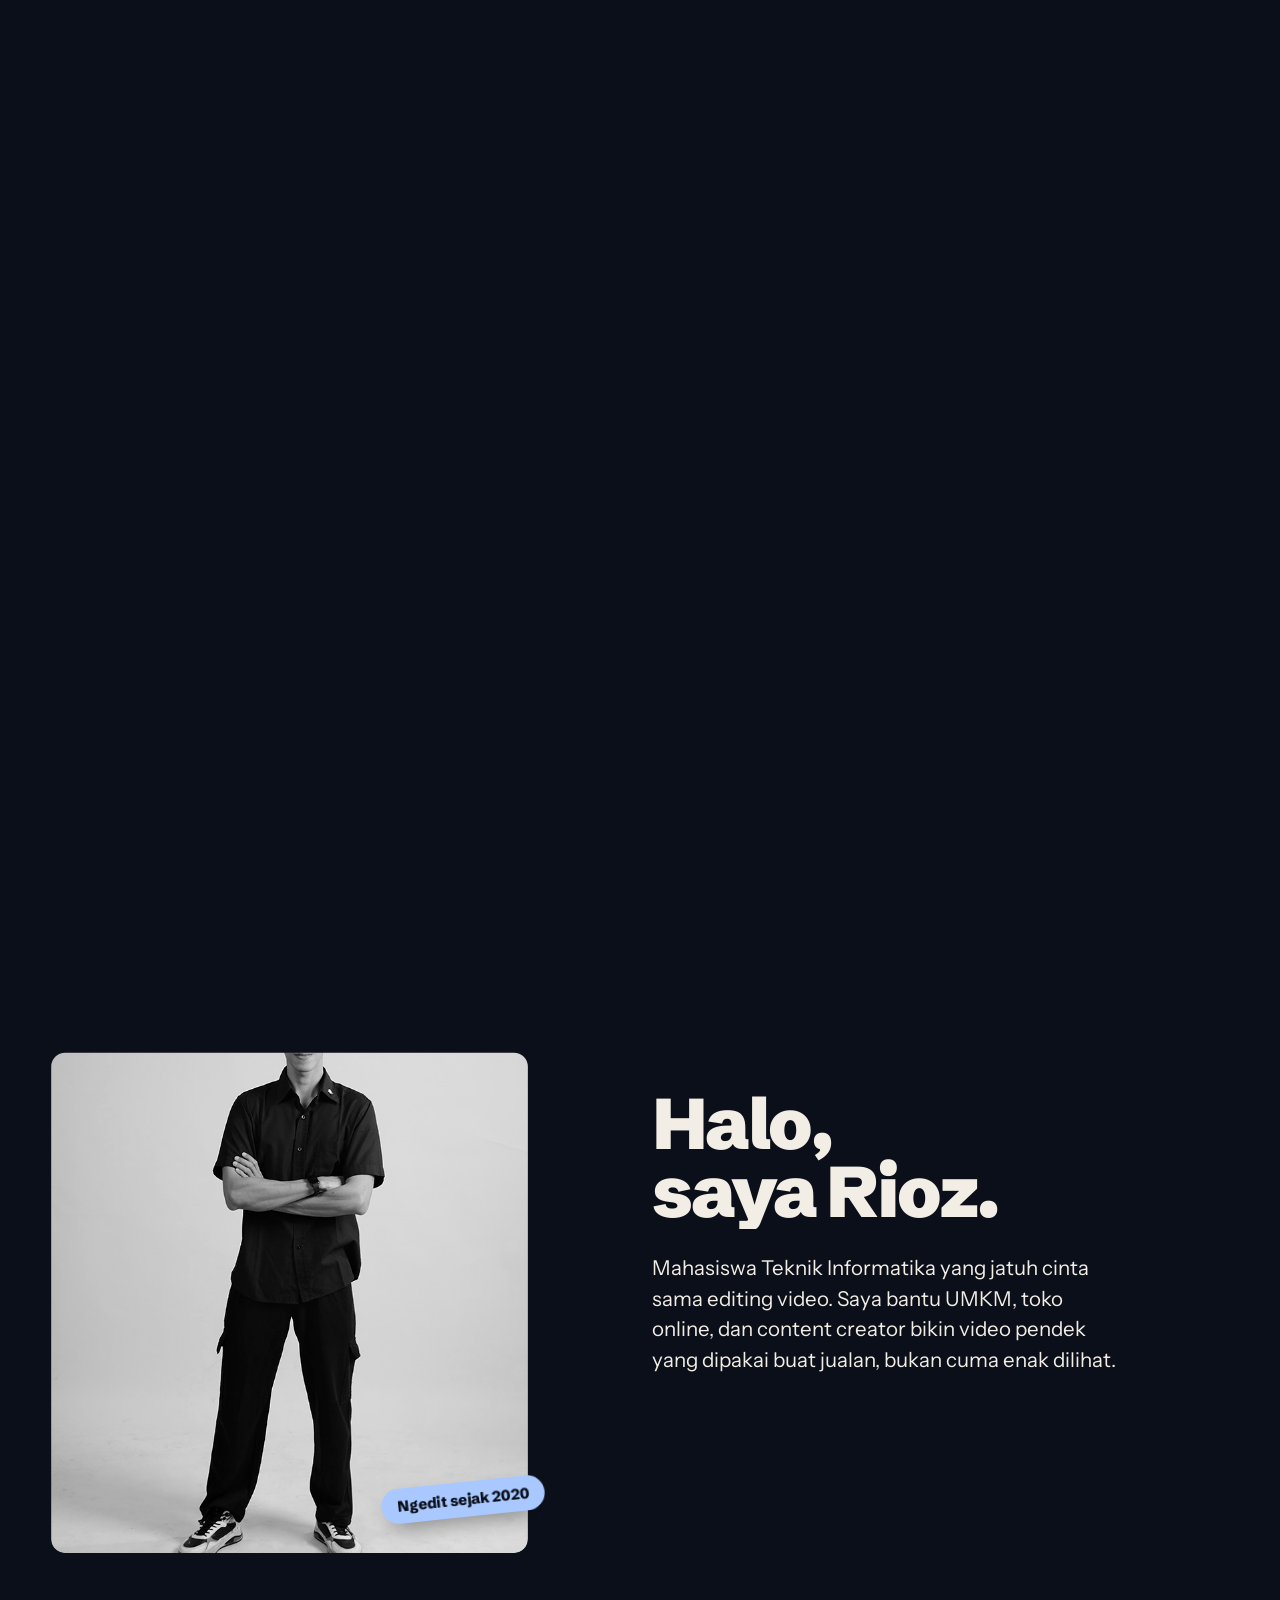
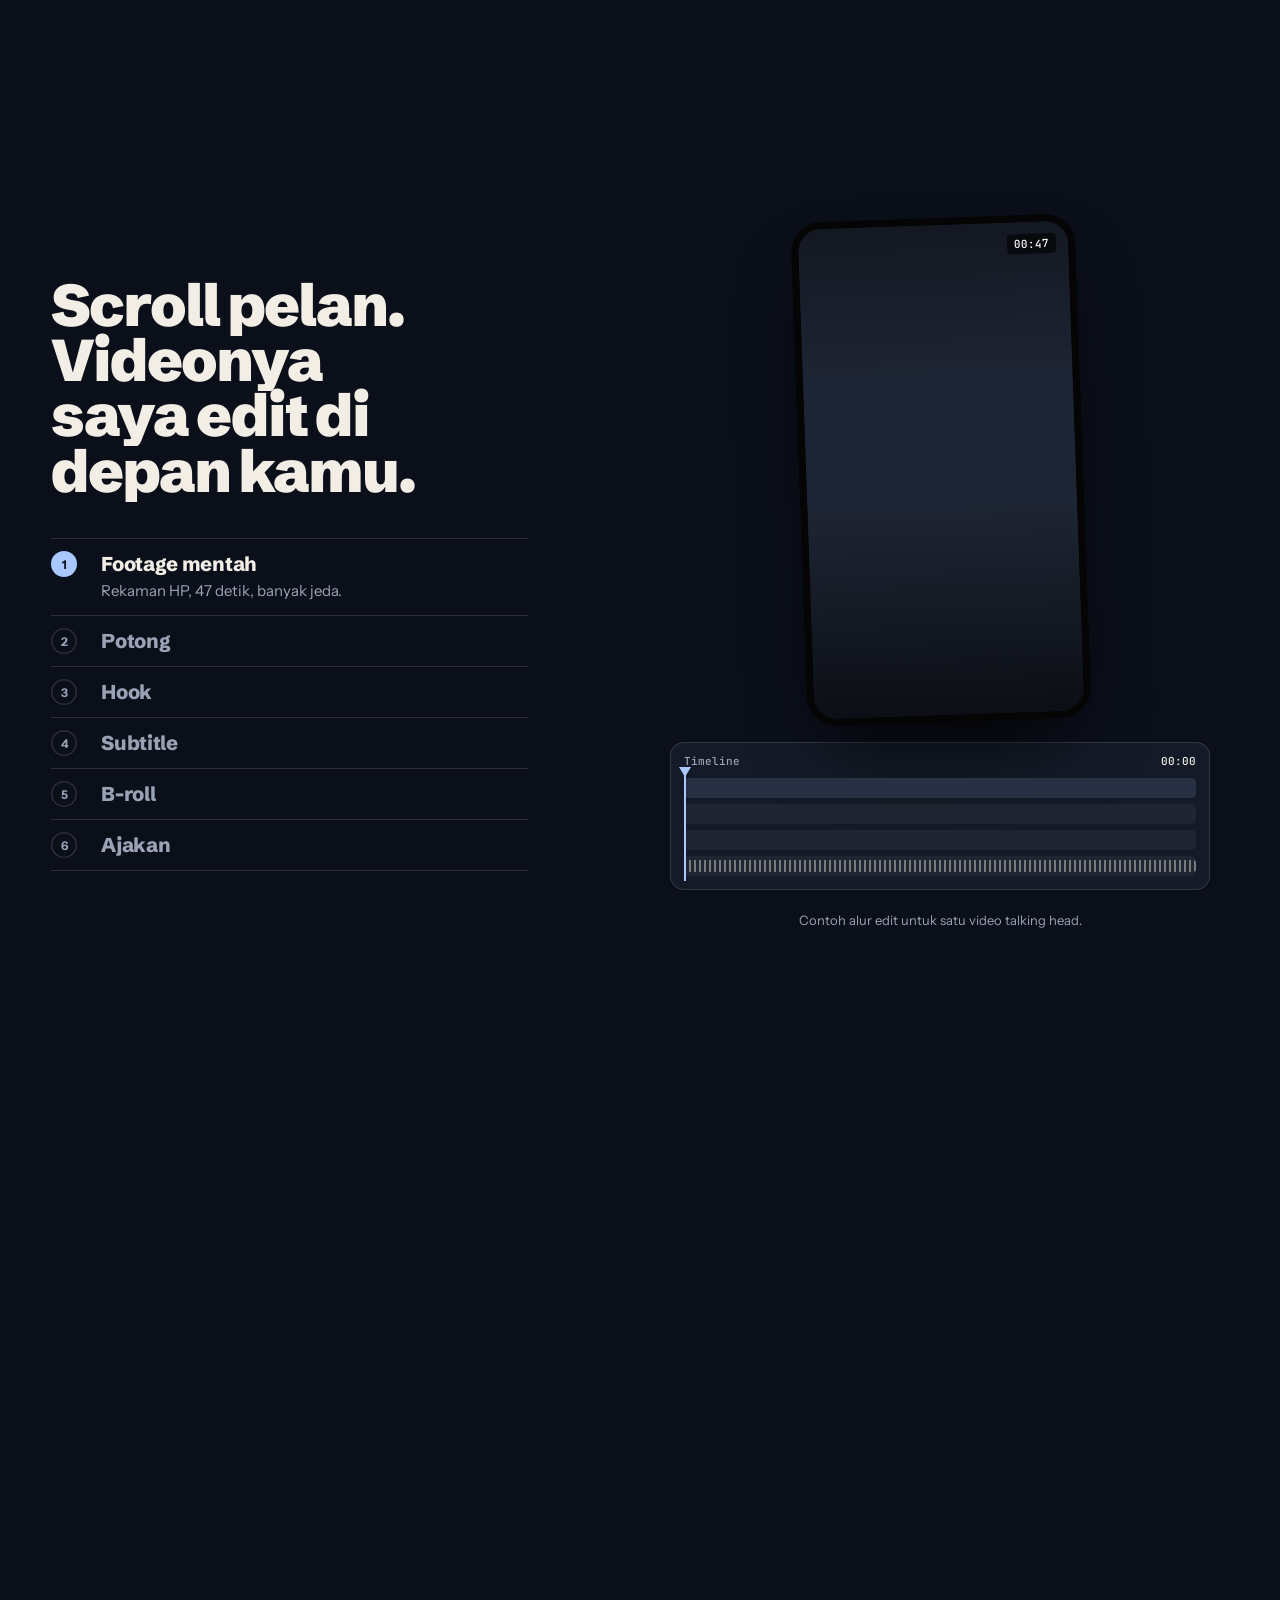
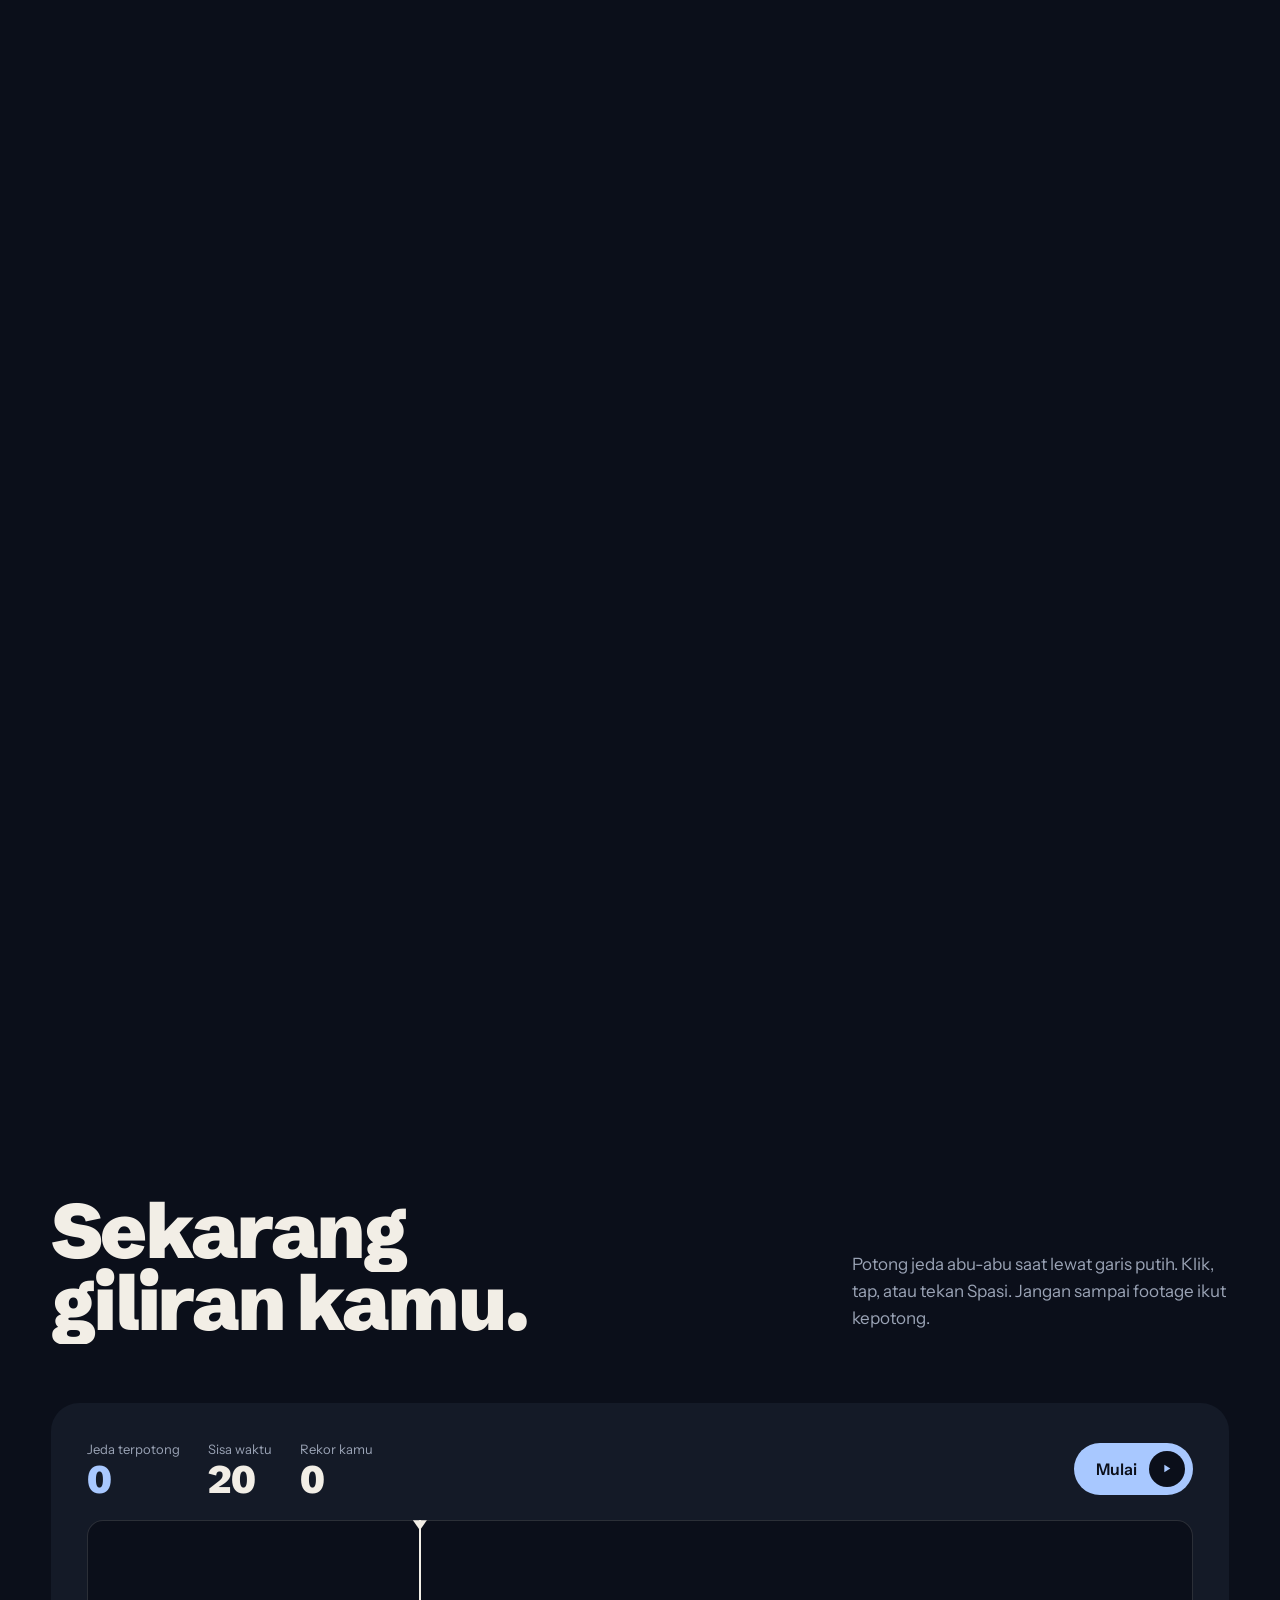
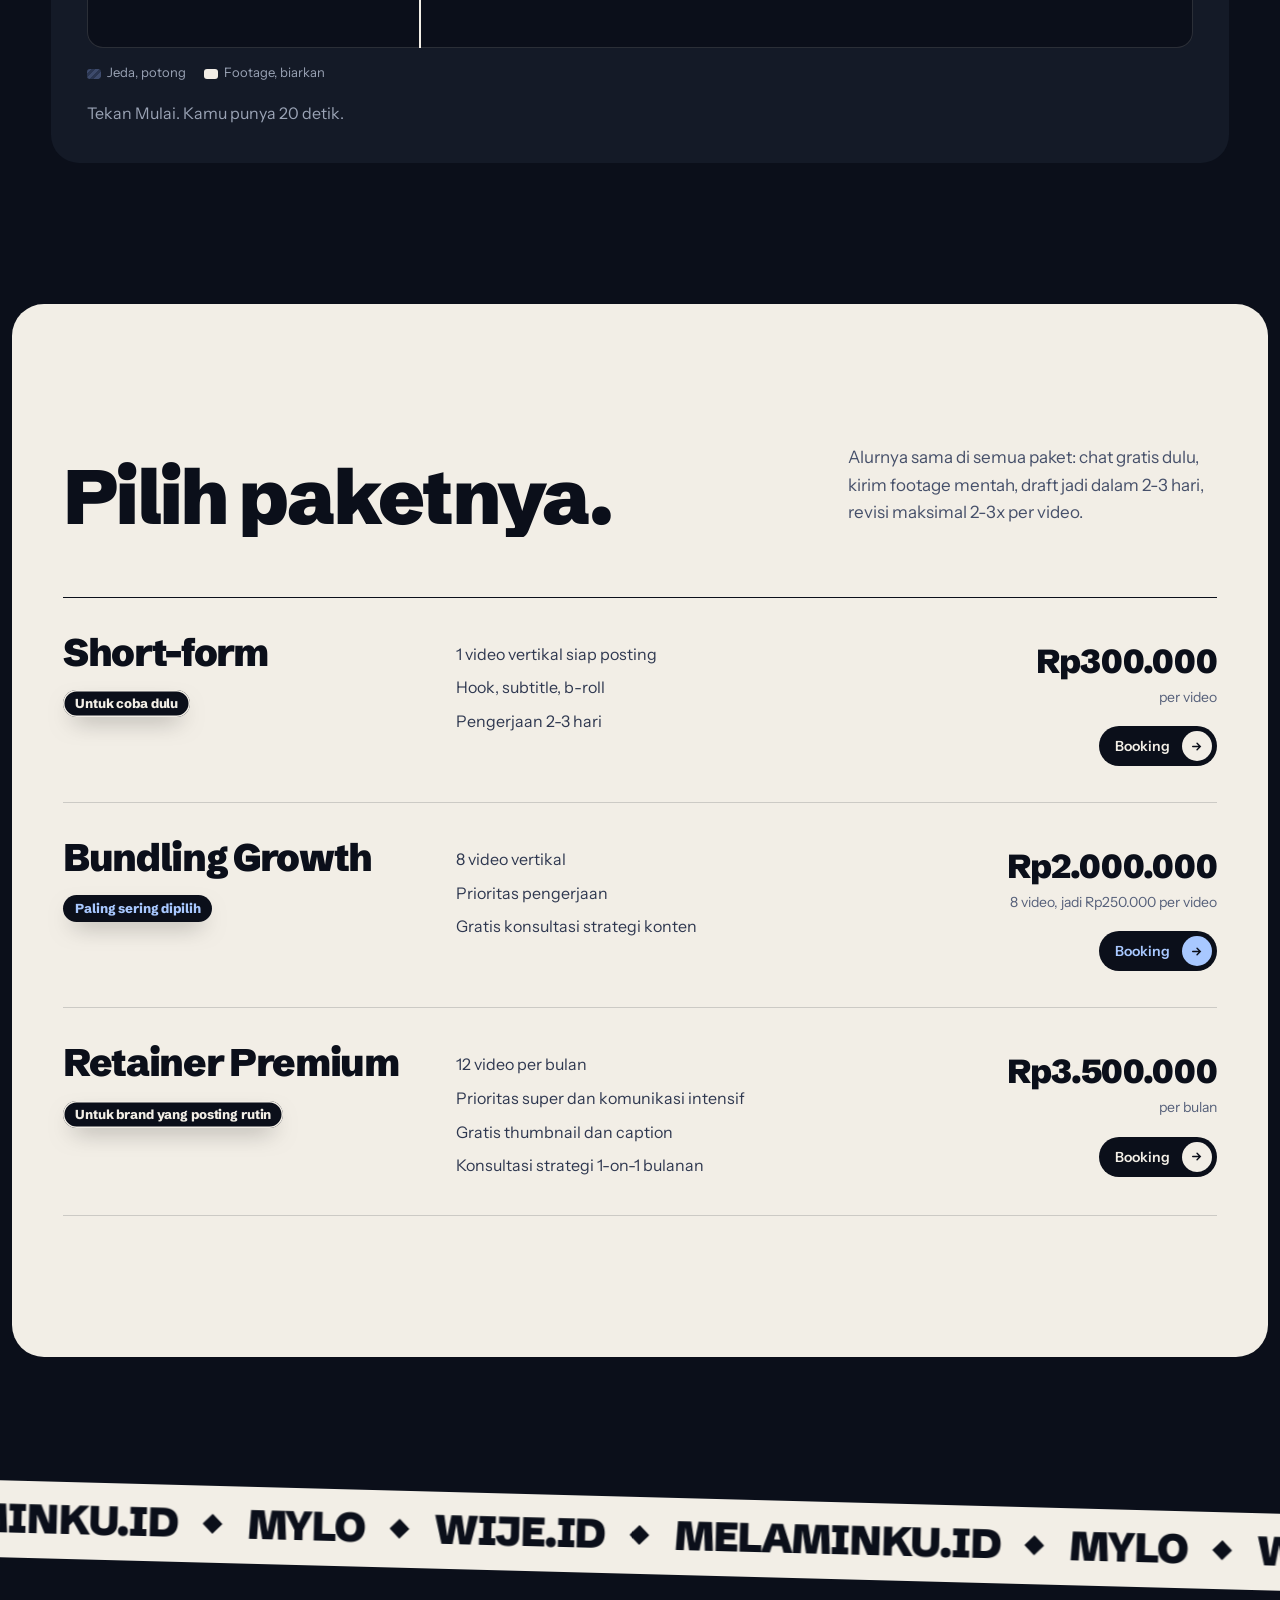
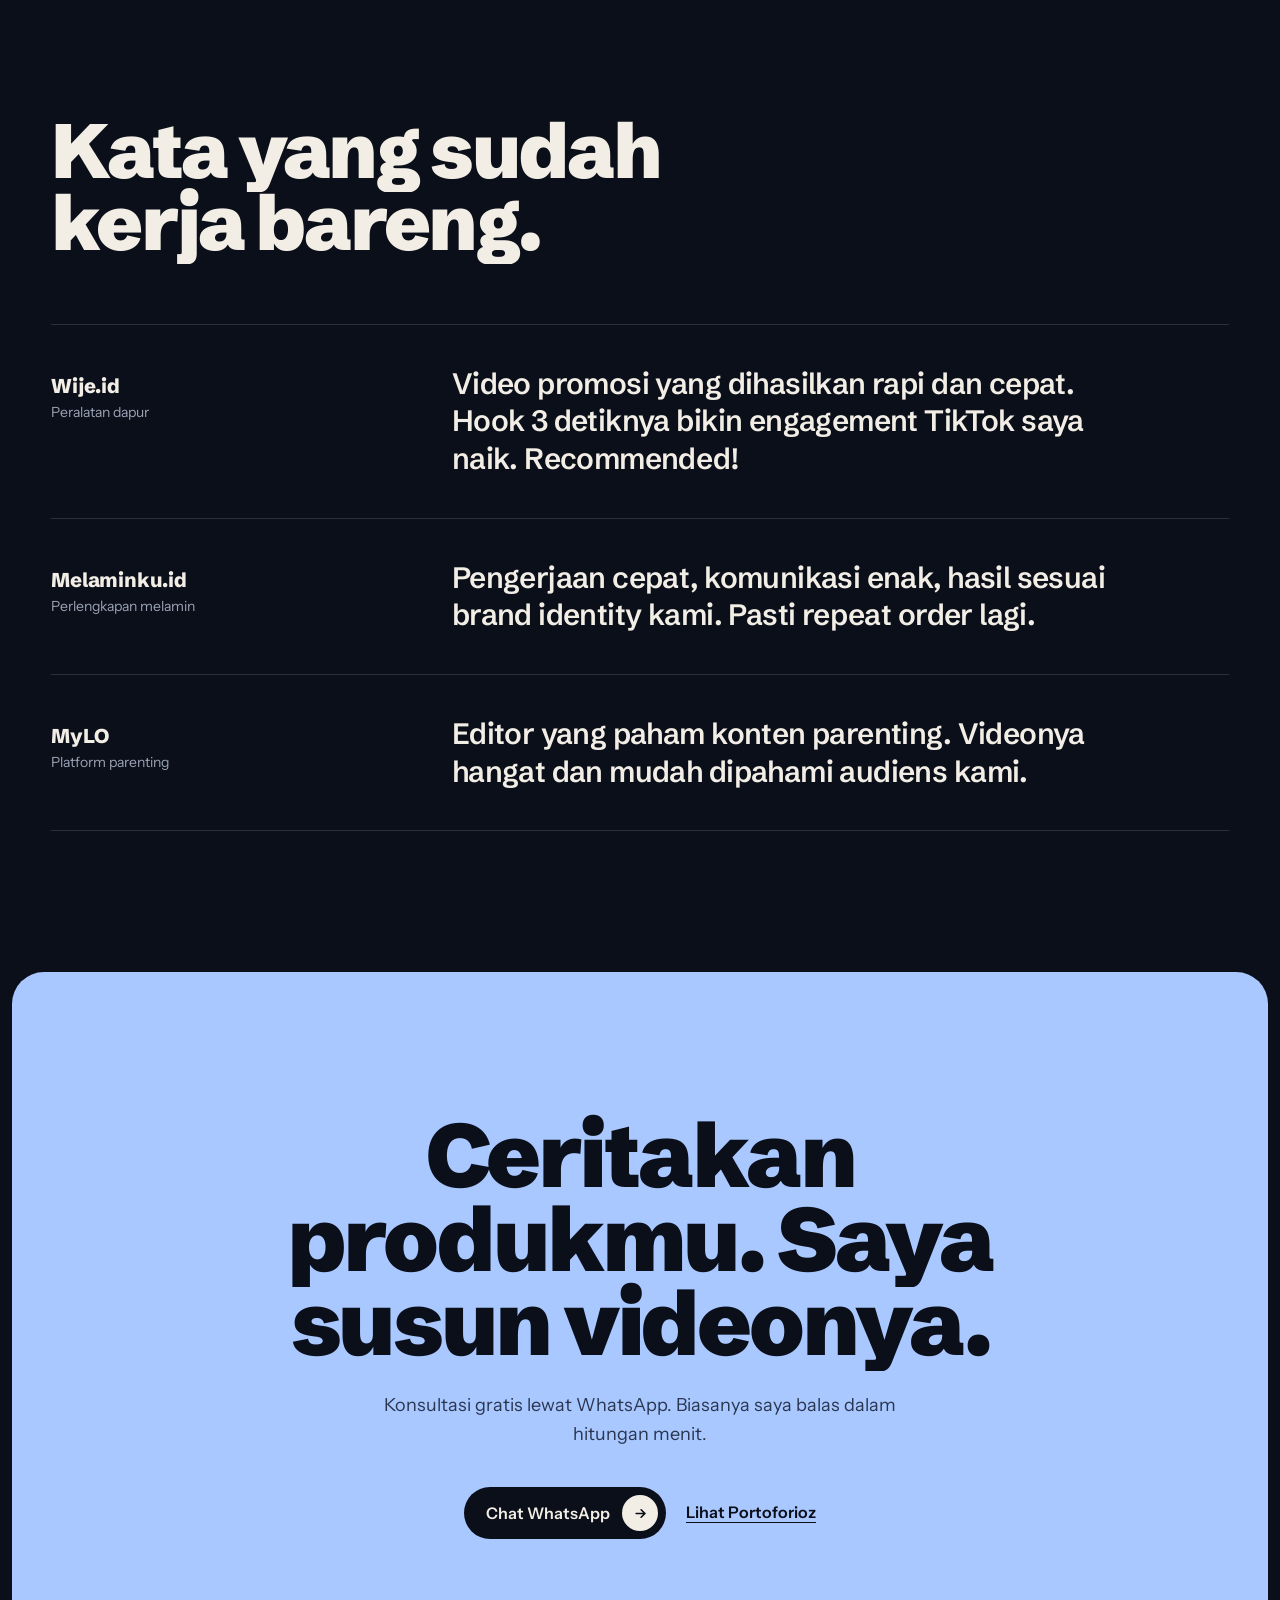
==== commit 2db4662f: "Tambah efek klik potong dan mini game Potong Jeda - Klik di mana saja: garis potong biru turun di ti" ====
--- a/index.html
+++ b/index.html
@@ -169,6 +169,37 @@
 .q blockquote{grid-column:5/12;margin:0;font:600 clamp(22px,2.3vw,34px)/1.28 var(--display);letter-spacing:-0.02em}
 .gap{height:var(--sec)}
 
+/* Mini game: Potong Jeda */
+.game{padding:var(--sec) 0}
+.gp{background:var(--surface);border-radius:28px;padding:clamp(20px,3vw,36px);position:relative;overflow:hidden}
+.ghud{display:flex;align-items:center;gap:28px;flex-wrap:wrap;margin-bottom:22px}
+.ghud .st{display:flex;flex-direction:column}
+.ghud .st small{font-size:13px;color:var(--ink-soft)}
+.ghud .st b{font:900 clamp(30px,3vw,44px)/1 var(--display);letter-spacing:-0.03em}
+.ghud .st b.hi{color:var(--accent)}
+.ghud .pill{margin-left:auto}
+.gtrk{position:relative;height:clamp(96px,10vw,128px);border-radius:16px;background:var(--canvas);overflow:hidden;cursor:pointer;touch-action:manipulation;box-shadow:inset 0 0 0 1px var(--line)}
+.gtrk:focus-visible{outline:2px solid var(--accent);outline-offset:3px}
+.gb{position:absolute;top:12px;bottom:12px;left:0;border-radius:10px;overflow:hidden;will-change:transform;display:flex;align-items:flex-end;padding:8px 10px;font:700 12px var(--body)}
+.gb.j{background:repeating-linear-gradient(135deg,#3D4A6B 0 8px,#2A3550 8px 16px);color:var(--ink);box-shadow:inset 0 0 0 1px rgba(168,200,255,.25);align-items:center;justify-content:center}
+.gb.f{background:var(--surface-2);color:#fff}
+.gb.f img{position:absolute;inset:0;width:100%;height:100%;object-fit:cover;opacity:.85}
+.gb.f span{position:relative;background:rgba(11,15,26,.7);padding:2px 7px;border-radius:999px}
+.gb.cut{animation:snipped .35s var(--ease) forwards}
+@keyframes snipped{to{opacity:0;transform:var(--tx) scaleY(.15)}}
+.gph{position:absolute;top:0;bottom:0;left:30%;width:2px;background:var(--ink);z-index:3;pointer-events:none}
+.gph::before{content:"";position:absolute;top:0;left:-6px;width:14px;height:10px;background:var(--ink);clip-path:polygon(0 0,100% 0,50% 100%)}
+.gflash{position:absolute;top:0;bottom:0;left:30%;width:2px;background:var(--accent);z-index:4;opacity:0;pointer-events:none}
+.gflash.go{animation:gf .4s ease-out}
+@keyframes gf{0%{opacity:1;transform:scaleX(3)}100%{opacity:0;transform:scaleX(1)}}
+.gmsg{margin-top:18px;min-height:1.6em;color:var(--ink-soft);font-size:16px}
+.gmsg b{color:var(--ink)}
+.gend{display:none;margin-top:18px;align-items:center;gap:18px;flex-wrap:wrap}
+.gend.on{display:flex}
+.gend p{font:800 clamp(20px,2vw,28px)/1.2 var(--display);letter-spacing:-0.02em;max-width:22em}
+.legend{display:flex;gap:18px;margin-top:14px;font-size:13px;color:var(--ink-soft)}
+.legend i{display:inline-block;width:14px;height:10px;border-radius:3px;margin-right:6px;vertical-align:middle}
+
 @media (max-width:1024px){
   .hero .copy{grid-column:1/8;position:relative;z-index:3}.stage{grid-column:8/13}
   .ph3.l,.ph3.r{display:none}
@@ -176,6 +207,9 @@
   .edit .copy{grid-column:1/7}.edit .vis{grid-column:7/13}
 }
 @media (max-width:767px){
+  .ghud{gap:20px}
+  .ghud .pill{margin:0;width:100%;justify-content:space-between}
+  .gp{border-radius:20px}
   .hero{padding:100px 0 40px;min-height:0}
   .hero .copy,.stage{grid-column:1/13}
   .stage{height:430px;margin-top:28px}
@@ -331,6 +365,24 @@
   </div>
 </section>
 
+<section class="game" id="game" aria-labelledby="h-game">
+  <div class="wrap">
+    <div class="sh"><h2 id="h-game" data-split data-i="g_h">Sekarang giliran kamu.</h2><p data-up data-i="g_p">Potong jeda abu-abu saat lewat garis putih. Klik, tap, atau tekan Spasi. Jangan sampai footage ikut kepotong.</p></div>
+    <div class="gp" data-up>
+      <div class="ghud">
+        <div class="st"><small data-i="g_s">Jeda terpotong</small><b class="num hi" id="gS">0</b></div>
+        <div class="st"><small data-i="g_t">Sisa waktu</small><b class="num" id="gT">20</b></div>
+        <div class="st"><small data-i="g_b">Rekor kamu</small><b class="num" id="gB">0</b></div>
+        <button type="button" class="pill" id="gGo"><span data-i="g_go">Mulai</span><span class="c" aria-hidden="true"><svg width="13" height="13" viewBox="0 0 24 24" fill="currentColor"><path d="M8 5v14l11-7z"/></svg></span></button>
+      </div>
+      <div class="gtrk" id="gTrk" tabindex="0" role="button" aria-label="Timeline game, tekan untuk memotong" data-cursor="Cut"><div class="gph"></div><div class="gflash" id="gF"></div></div>
+      <div class="legend" aria-hidden="true"><span><i style="background:repeating-linear-gradient(135deg,#3D4A6B 0 3px,#2A3550 3px 6px)"></i><span data-i="g_lj">Jeda, potong</span></span><span><i style="background:var(--ink)"></i><span data-i="g_lf">Footage, biarkan</span></span></div>
+      <p class="gmsg" id="gM" aria-live="polite" data-i="g_m0">Tekan Mulai. Kamu punya 20 detik.</p>
+      <div class="gend" id="gE"><p id="gR"></p><a class="pill" href="https://wa.me/62895413935821?text=Halo%20Rioz%2C%20saya%20habis%20main%20Potong%20Jeda%20dan%20mau%20videonya%20diedit%20beneran." target="_blank" rel="noopener noreferrer"><span data-i="g_cta">Serahkan ke saya</span><span class="c" aria-hidden="true"><svg width="14" height="14" viewBox="0 0 24 24" fill="none" stroke="currentColor" stroke-width="2.6" stroke-linecap="round"><path d="M5 12h14M13 6l6 6-6 6"/></svg></span></a></div>
+    </div>
+  </div>
+</section>
+
 <section class="pk" id="paket" aria-labelledby="h-pk">
   <div class="wrap">
     <div class="sh"><h2 id="h-pk" data-split data-i="p_h">Pilih paketnya.</h2><p data-up data-i="p_p">Alurnya sama di semua paket: chat gratis dulu, kirim footage mentah, draft jadi dalam 2-3 hari, revisi maksimal 2-3x per video.</p></div>
@@ -399,7 +451,7 @@
   function clamp(v){return v<0?0:v>1?1:v}
   var CATS=[["Talking Head",17,"t_z4TG3IRy4"],["Regular",22,"QWQQ58m-Wyk"],["Comedy Skit",18,"b0jUrrcQlas"],["Recap Event",14,"sOpKPZbFKCA"],["Educational",11,"1oazDgxpZjY"],["Testimonial",8,"Ev0mClauYLg"],["AI Content",4,"LaKAMuOq0HI"],["Motion",4,"gG73Po3sQHw"],["Interview",4,"TJDEc6XyIbo"],["Product Showcase",2,"_W3PeEMlYVQ"]];
   var T={
-    id:{k1:"Hook 3 detik",k2:"Subtitle",k3:"Revisi 2-3x",k4:"Jadi 2-3 hari",n2:"Proses",n3:"Paket",n4:"Kontak",cta:"Konsultasi gratis",
+    id:{g_h:"Sekarang giliran kamu.",g_p:"Potong jeda abu-abu saat lewat garis putih. Klik, tap, atau tekan Spasi. Jangan sampai footage ikut kepotong.",g_s:"Jeda terpotong",g_t:"Sisa waktu",g_b:"Rekor kamu",g_go:"Mulai",g_re:"Ulangi",g_again:"Main lagi",g_lj:"Jeda, potong",g_lf:"Footage, biarkan",g_m0:"Tekan Mulai. Kamu punya 20 detik.",g_cta:"Serahkan ke saya",g_run:"Potong jedanya.",g_miss:"Meleset. Tunggu jedanya pas di garis.",g_bad:"Footage penting kepotong. Skor minus 1.",g_ok:["Rapi.","Jeda hilang.","Ritmenya makin rapat.","Nah, gitu.","Clean cut."],g_hi:function(n){return "Skor "+n+". Ritme kamu udah TikTok banget. Sisanya biar saya yang rapikan."},g_lo:function(n){return "Skor "+n+". Capek kan motongin jeda satu-satu? Itu kerjaan saya tiap hari."},g_new:" Rekor baru.",k1:"Hook 3 detik",k2:"Subtitle",k3:"Revisi 2-3x",k4:"Jadi 2-3 hari",n2:"Proses",n3:"Paket",n4:"Kontak",cta:"Konsultasi gratis",
       h1:"Video pendek yang bikin orang <em>berhenti scroll.</em>",lede:"Saya Rioz, editor video vertikal untuk UMKM, toko online, dan brand. Hook 3 detik, subtitle, b-roll. Mulai Rp300.000 per video.",see:"Buka Portoforioz",
       kin:"Barusan kamu memutuskan untuk lanjut scroll. Penonton TikTok melakukan hal yang sama, dalam *tiga *detik *pertama. Setiap video yang saya edit dibuat untuk menang di tiga detik itu.",
       w_p:"104 video dalam 10 gaya, dari talking head sampai recap event. Scroll untuk menggeser, klik untuk menonton.",vid:"video",end:"Buka semua",
@@ -414,7 +466,7 @@
       book:"Booking",peek:function(n){return n+" video"},
       c_h:"Kata yang sudah kerja bareng.",q1:"Video promosi yang dihasilkan rapi dan cepat. Hook 3 detiknya bikin engagement TikTok saya naik. Recommended!",q1r:"Peralatan dapur",q2:"Pengerjaan cepat, komunikasi enak, hasil sesuai brand identity kami. Pasti repeat order lagi.",q2r:"Perlengkapan melamin",q3:"Editor yang paham konten parenting. Videonya hangat dan mudah dipahami audiens kami.",q3r:"Platform parenting",
       x_h:"Ceritakan produkmu. Saya susun videonya.",x_p:"Konsultasi gratis lewat WhatsApp. Biasanya saya balas dalam hitungan menit.",x_a:"Chat WhatsApp",x_b:"Lihat Portoforioz",foot:"Editor video vertikal"},
-    en:{k1:"3-second hook",k2:"Subtitles",k3:"2-3 revisions",k4:"Done in 2-3 days",n2:"Process",n3:"Packages",n4:"Contact",cta:"Free consultation",
+    en:{g_h:"Your turn now.",g_p:"Cut the grey pauses as they cross the white line. Click, tap, or press Space. Don't cut the footage.",g_s:"Pauses cut",g_t:"Time left",g_b:"Your best",g_go:"Start",g_re:"Restart",g_again:"Play again",g_lj:"Pause, cut it",g_lf:"Footage, keep it",g_m0:"Press Start. You have 20 seconds.",g_cta:"Leave it to me",g_run:"Cut the pauses.",g_miss:"Missed. Wait until the pause hits the line.",g_bad:"You cut real footage. Minus 1.",g_ok:["Clean.","Pause gone.","Tighter already.","That's it.","Clean cut."],g_hi:function(n){return "Score "+n+". That's proper TikTok pacing. I'll handle the rest."},g_lo:function(n){return "Score "+n+". Tiring, right? Cutting pauses is my everyday job."},g_new:" New best.",k1:"3-second hook",k2:"Subtitles",k3:"2-3 revisions",k4:"Done in 2-3 days",n2:"Process",n3:"Packages",n4:"Contact",cta:"Free consultation",
       h1:"Short videos that make people <em>stop scrolling.</em>",lede:"I'm Rioz, a vertical video editor for small businesses, online shops, and brands. 3-second hooks, subtitles, b-roll. From Rp300,000 per video.",see:"Open Portoforioz",
       kin:"You just decided to keep scrolling. TikTok viewers make the same call, in the *first *three *seconds. Every video I edit is built to win those three seconds.",
       w_p:"104 videos in 10 styles, from talking heads to event recaps. Scroll to slide, click to watch.",vid:"videos",end:"Open all",
@@ -518,6 +570,54 @@
       r.addEventListener("pointerleave",function(){peek.classList.remove("on")});
     });
   }
+
+  /* Mini game: Potong Jeda */
+  (function(){
+    var trk=document.getElementById("gTrk"),go=document.getElementById("gGo"),S=document.getElementById("gS"),Tm=document.getElementById("gT"),Bs=document.getElementById("gB"),M=document.getElementById("gM"),E=document.getElementById("gE"),Rs=document.getElementById("gR"),F=document.getElementById("gF");
+    var THUMB=["t_z4TG3IRy4","b0jUrrcQlas","sOpKPZbFKCA","1oazDgxpZjY","Ev0mClauYLg","QWQQ58m-Wyk"];
+    var bl=[],run=false,score=0,left=20,last=0,spawn=0,speed=0,best=0,okI=0;
+    try{best=+localStorage.getItem("rioz_best")||0}catch(e){}
+    Bs.textContent=best;
+    function L(){return T[lang]}
+    function add(){
+      var w=trk.clientWidth,h=trk.clientHeight-24,j=Math.random()<.58,el=document.createElement("div");
+      var bw=j?h*(0.8+Math.random()*.5):h*(0.9+Math.random()*.7);
+      el.className="gb "+(j?"j":"f");el.style.width=bw+"px";
+      el.innerHTML=j?"<span>"+(lang==="en"?"pause":"jeda")+"</span>":'<img src="https://i.ytimg.com/vi/'+THUMB[(Math.random()*THUMB.length)|0]+'/hqdefault.jpg" alt=""><span>footage</span>';
+      trk.appendChild(el);bl.push({el:el,x:w,w:bw,j:j,dead:false});
+    }
+    function step(t){
+      if(!run)return;
+      var dt=last?Math.min(.05,(t-last)/1000):0;last=t;left-=dt;spawn-=dt;speed+=dt*(trk.clientWidth*.012);
+      if(spawn<=0){add();spawn=.55+Math.random()*.55}
+      for(var i=0;i<bl.length;i++){var b=bl[i];if(b.dead)continue;b.x-=speed*dt;b.el.style.transform="translate3d("+b.x+"px,0,0)"}
+      bl=bl.filter(function(b){if(b.x+b.w<-10){b.el.remove();return false}return true});
+      Tm.textContent=Math.max(0,Math.ceil(left));
+      if(left<=0)return end();
+      requestAnimationFrame(step);
+    }
+    function cut(){
+      if(!run)return;
+      F.classList.remove("go");void F.offsetWidth;F.classList.add("go");
+      var px=trk.clientWidth*.3,hit=null;
+      for(var i=0;i<bl.length;i++){var b=bl[i];if(!b.dead&&b.x<=px&&b.x+b.w>=px){hit=b;break}}
+      if(!hit){M.textContent=L().g_miss;return}
+      hit.dead=true;hit.el.style.setProperty("--tx","translate3d("+hit.x+"px,0,0)");hit.el.classList.add("cut");
+      if(hit.j){score++;M.textContent=L().g_ok[okI++%L().g_ok.length]}else{score=Math.max(0,score-1);M.innerHTML="<b>"+L().g_bad+"</b>"}
+      S.textContent=score;
+    }
+    function end(){
+      run=false;go.querySelector("span").textContent=L().g_again;bl.forEach(function(b){b.el.style.transition="opacity .4s";b.el.style.opacity="0"});
+      var nb=score>best;if(nb){best=score;Bs.textContent=best;try{localStorage.setItem("rioz_best",best)}catch(e){}}
+      M.textContent="";Rs.textContent=(score>=12?L().g_hi(score):L().g_lo(score))+(nb&&score>0?L().g_new:"");E.classList.add("on");
+    }
+    go.addEventListener("click",function(){
+      bl.forEach(function(b){b.el.remove()});bl=[];score=0;left=20;last=0;spawn=0;speed=trk.clientWidth*.22;okI=0;
+      S.textContent=0;E.classList.remove("on");M.textContent=L().g_run;run=true;go.querySelector("span").textContent=L().g_re;trk.focus({preventScroll:true});requestAnimationFrame(step);
+    });
+    trk.addEventListener("pointerdown",function(e){e.preventDefault();cut()});
+    document.addEventListener("keydown",function(e){if(!run)return;if(e.code==="Space"||e.key==="Enter"){var r=trk.getBoundingClientRect();if(r.bottom<0||r.top>innerHeight)return;e.preventDefault();cut()}});
+  })();
   setLang(lang);
 })();
 </script>
--- a/assets/site.css
+++ b/assets/site.css
@@ -148,3 +148,25 @@
 .pk .pill:not(.ink){background:var(--canvas);color:var(--accent)}
 .pk .pill:not(.ink) .c{background:var(--accent);color:var(--canvas)}
 .pk .stk.red{background:var(--canvas);color:var(--accent)}
+
+/* Blade cursor: split tool from the edit timeline. Desktop with a fine pointer only. */
+.blade-on,.blade-on *{cursor:none!important}
+.blade-on input,.blade-on textarea,.blade-on select{cursor:text!important}
+.blade-on select{cursor:pointer!important}
+#blade{position:fixed;left:0;top:0;z-index:9999;pointer-events:none;opacity:0;transition:opacity .2s}
+#blade.show{opacity:1}
+#blade-line{position:fixed;top:0;bottom:0;left:0;width:0;z-index:9998;pointer-events:none;border-left:1.5px dashed rgba(168,200,255,.38);opacity:0;transition:opacity .2s,border-color .15s}
+#blade-line.show{opacity:1}
+#blade .knife{position:absolute;left:-11px;top:-11px;width:22px;height:22px;color:var(--accent);filter:drop-shadow(0 1px 1.5px rgba(5,8,15,.85));transform:rotate(-90deg);transition:transform .25s var(--ease)}
+#blade .tag{position:absolute;left:18px;top:-11px;background:var(--canvas);color:var(--accent);box-shadow:inset 0 0 0 1.5px var(--accent);font:700 12px var(--body);padding:4px 11px;border-radius:999px;white-space:nowrap;opacity:0;transform:translateX(-6px) scale(.9);transition:opacity .2s,transform .3s var(--ease)}
+#blade.hit .tag{opacity:1;transform:none}
+#blade.hit .knife{transform:rotate(-90deg) scale(1.15)}
+#blade.snip .knife{transform:rotate(-120deg) scale(.9)}
+#blade-line.snip{border-left:1.5px solid var(--accent)}
+
+/* Click = cut: a split line drops where you click, with the timecode of the page */
+.cutfx-line{position:fixed;top:0;bottom:0;left:0;width:2px;margin-left:-1px;background:var(--accent);z-index:9997;pointer-events:none;transform-origin:var(--oy,50%) top;animation:cutl .55s cubic-bezier(.16,1,.3,1) forwards}
+@keyframes cutl{0%{opacity:1;transform:scaleY(0)}30%{opacity:1;transform:scaleY(1)}100%{opacity:0;transform:scaleY(1)}}
+.cutfx-tc{position:fixed;left:0;top:0;z-index:9999;pointer-events:none;background:var(--accent);color:var(--on-accent);font:500 11px var(--code);padding:4px 9px;border-radius:999px;white-space:nowrap;animation:cutt .75s var(--ease) forwards}
+@keyframes cutt{0%{opacity:0;translate:0 6px}20%{opacity:1;translate:0 0}100%{opacity:0;translate:0 -22px}}
+@media (prefers-reduced-motion:reduce){.cutfx-line,.cutfx-tc{animation:cutr .6s linear forwards}@keyframes cutr{0%{opacity:1}100%{opacity:0}}}
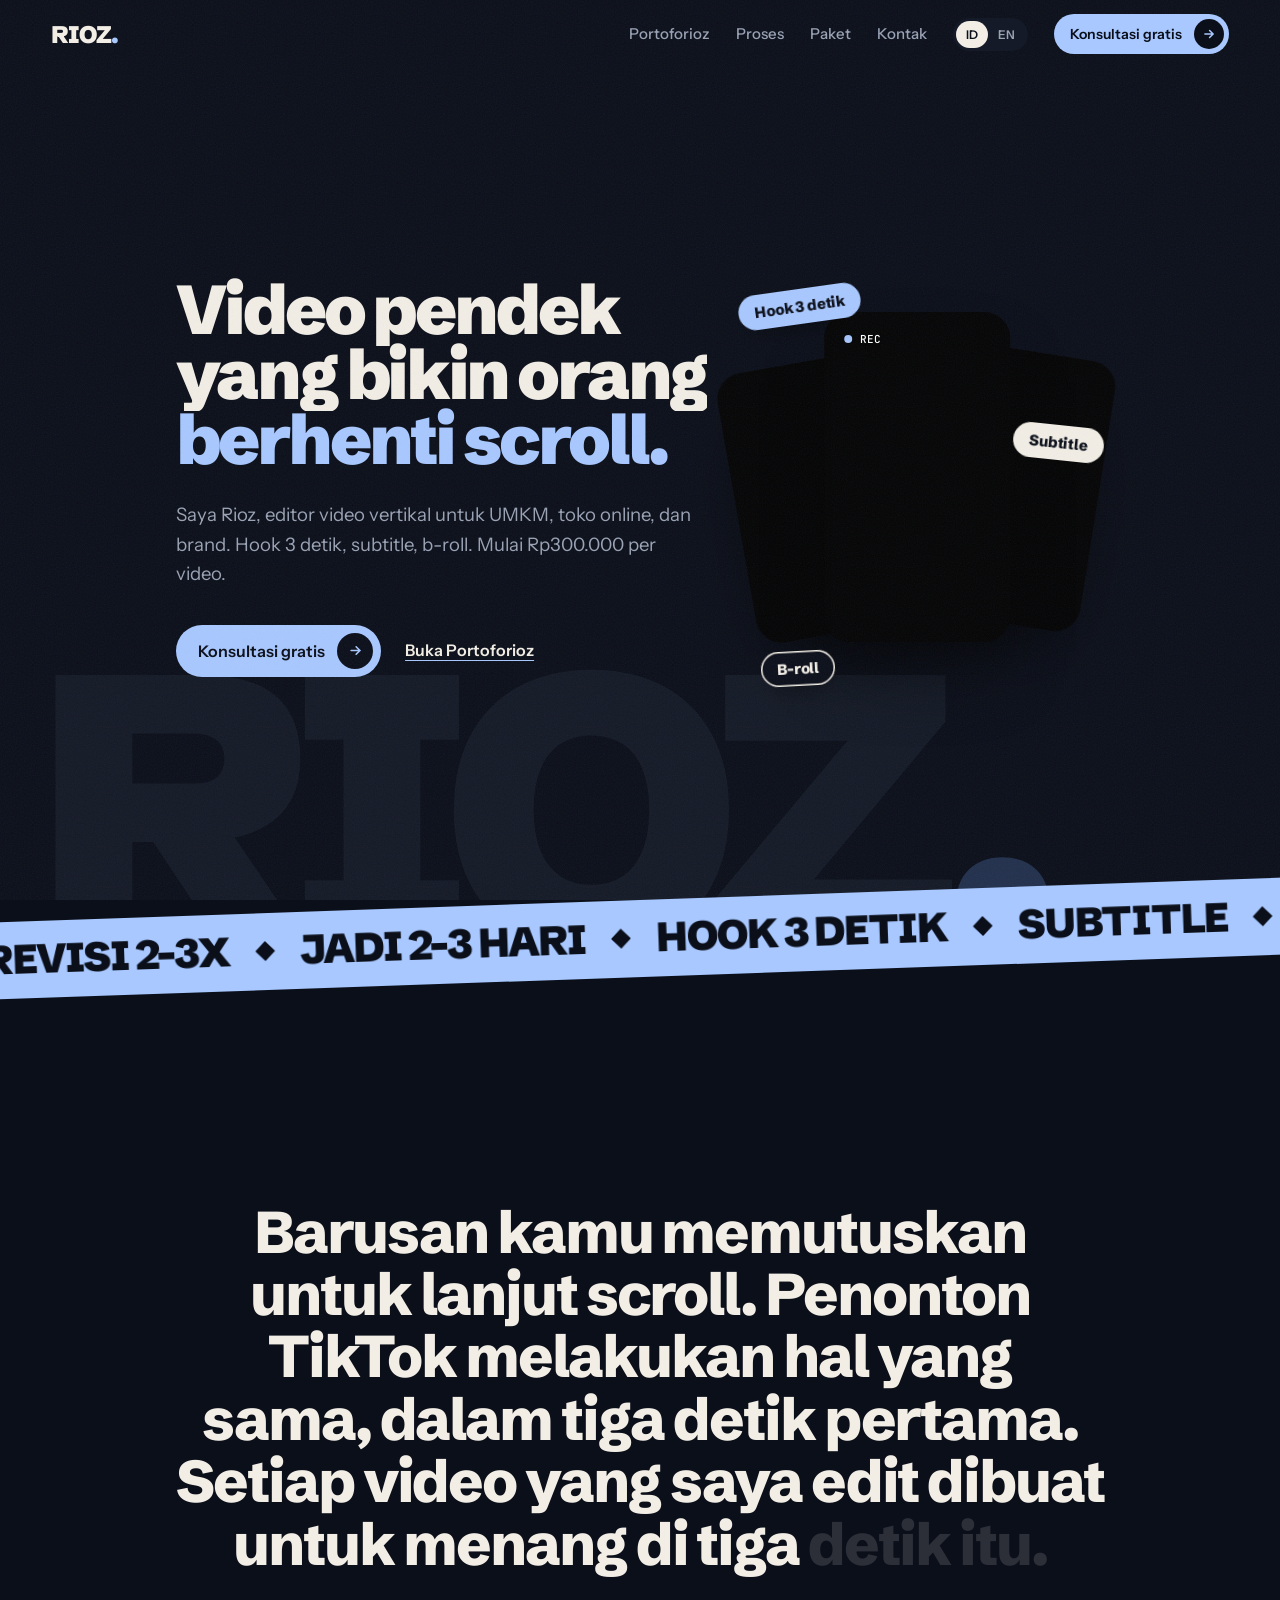
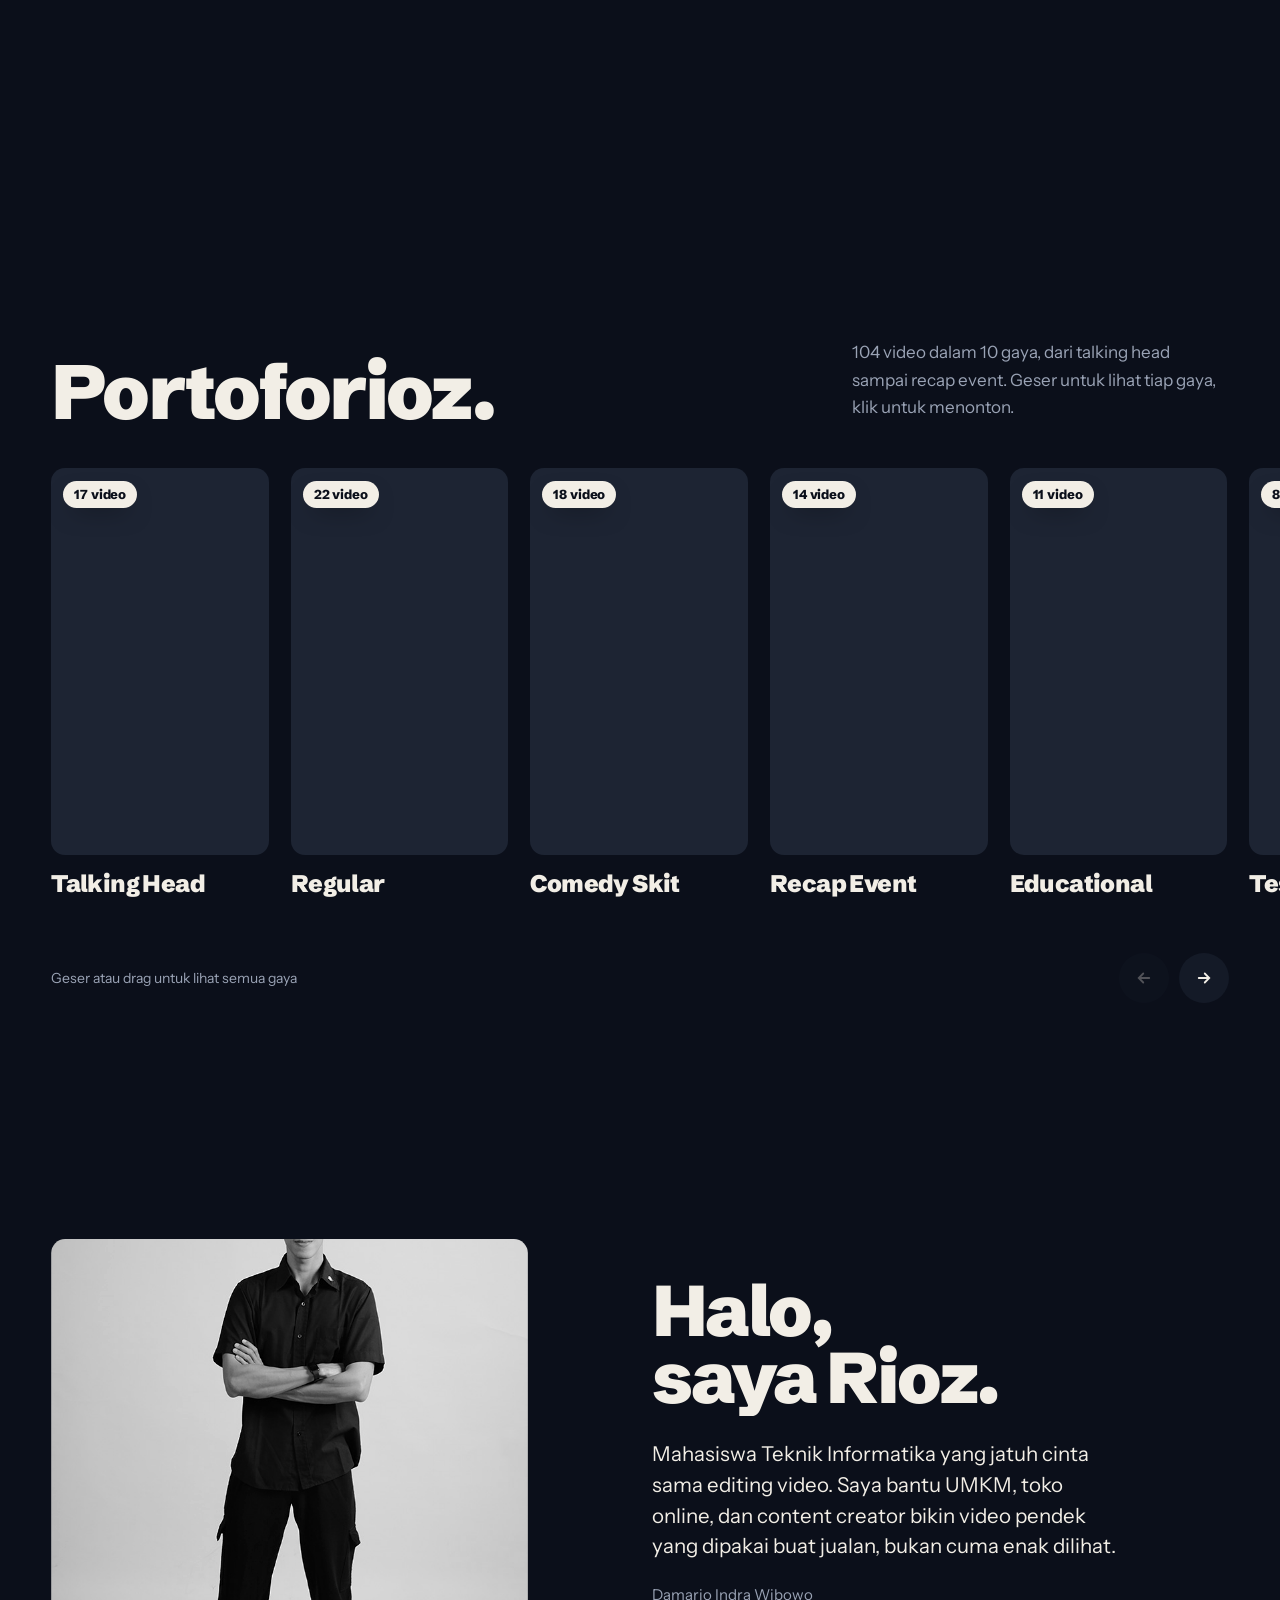
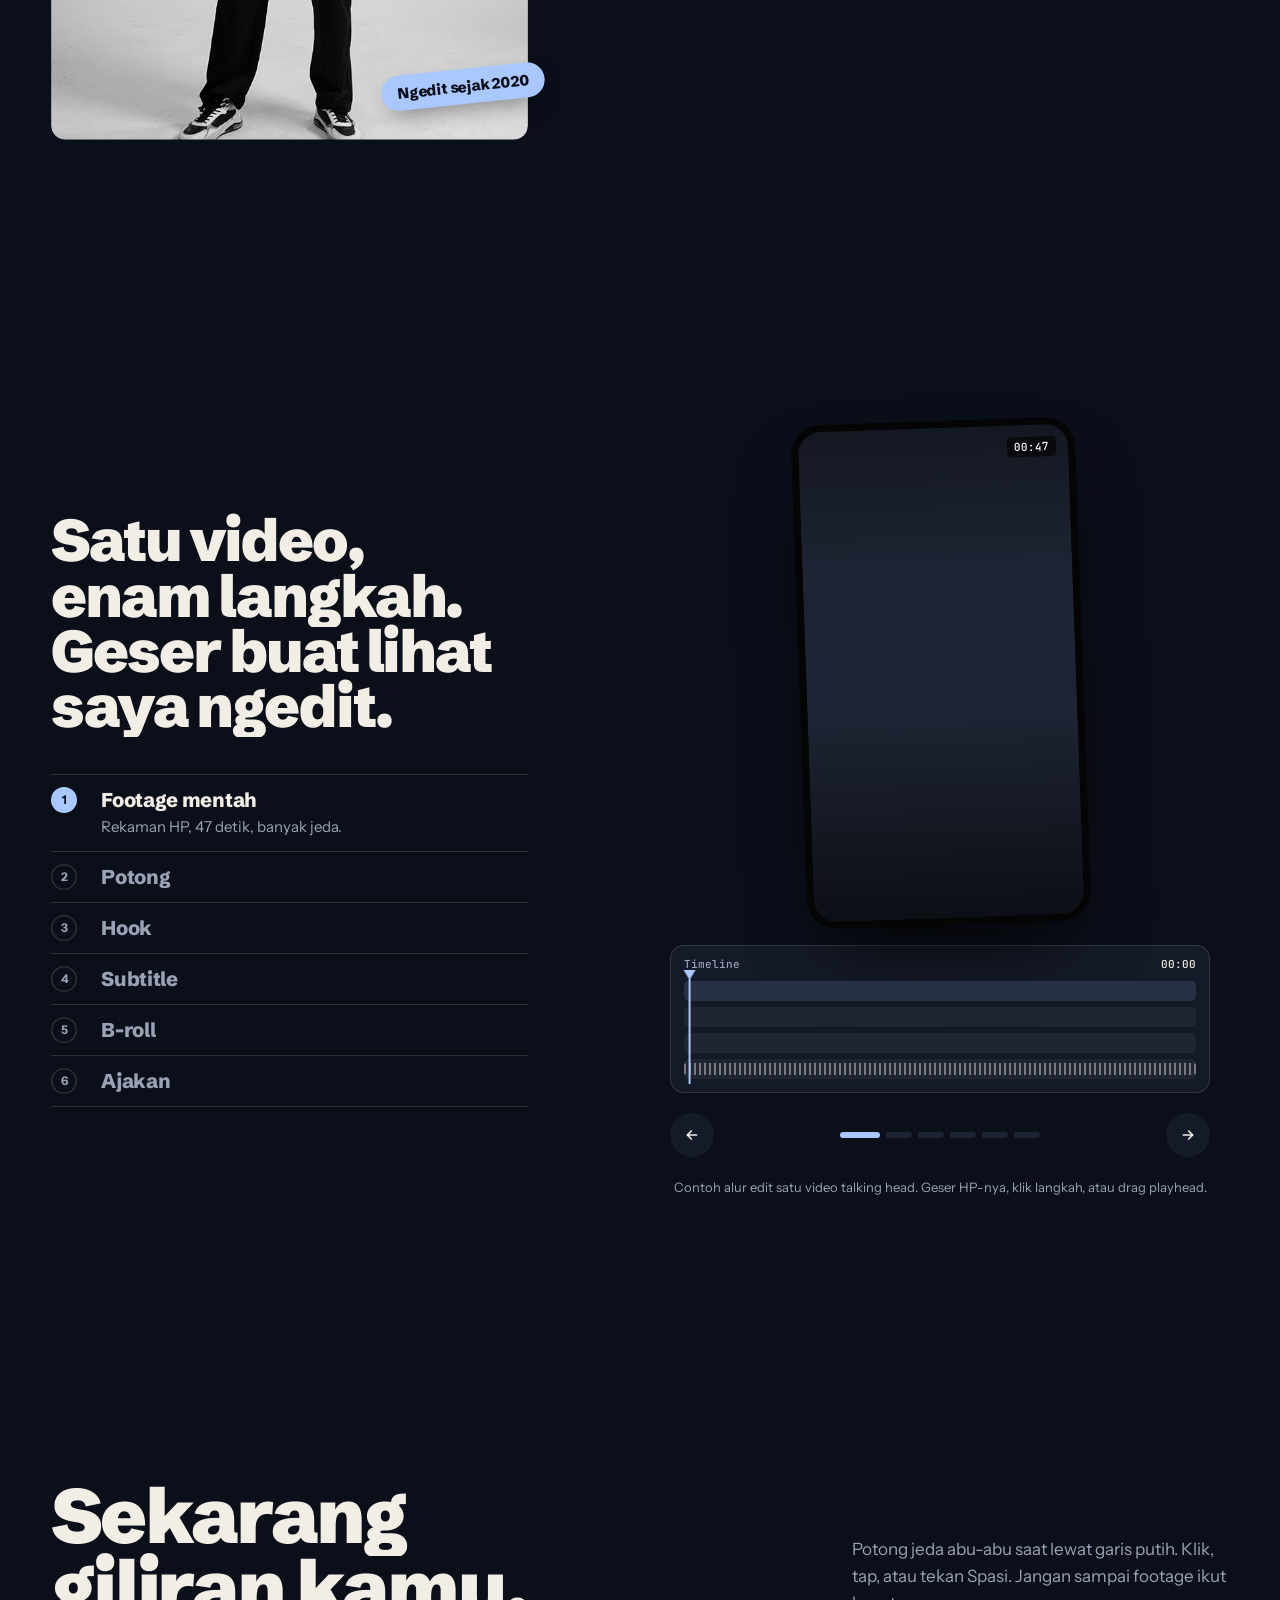
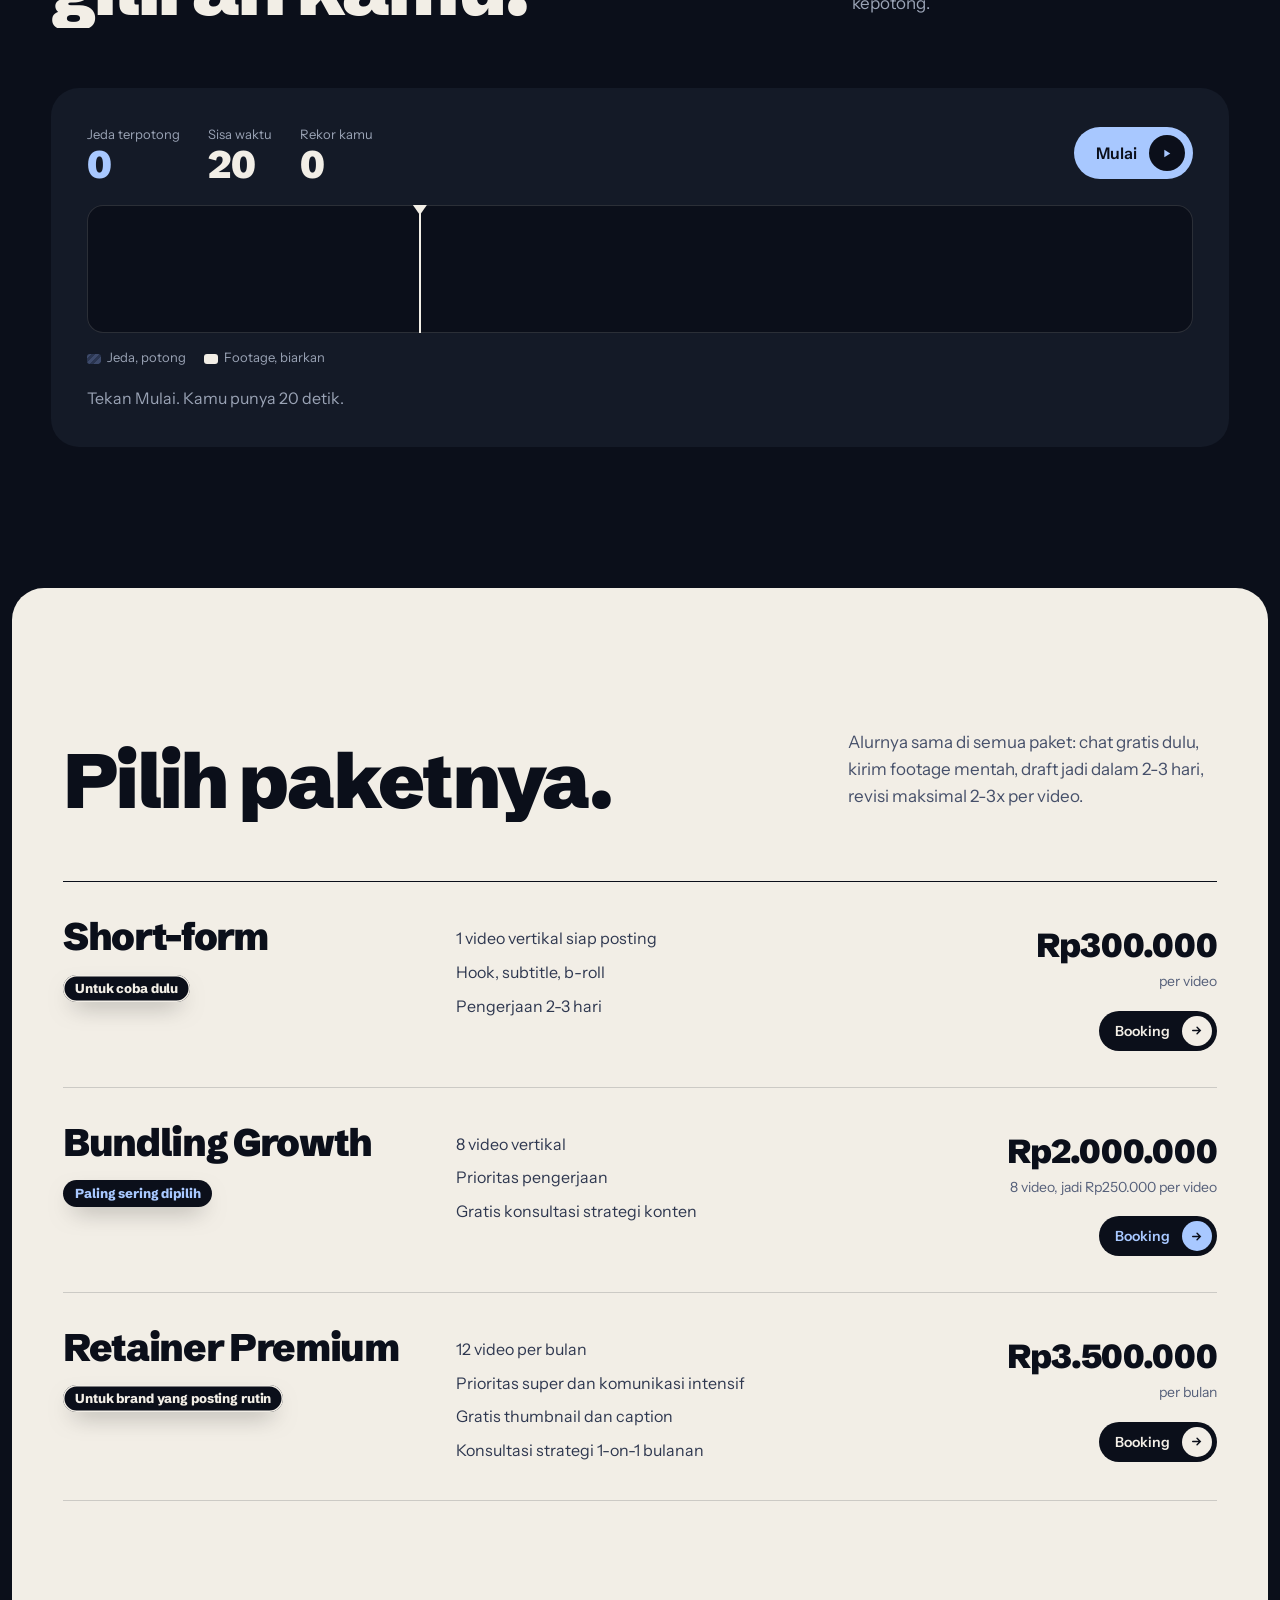
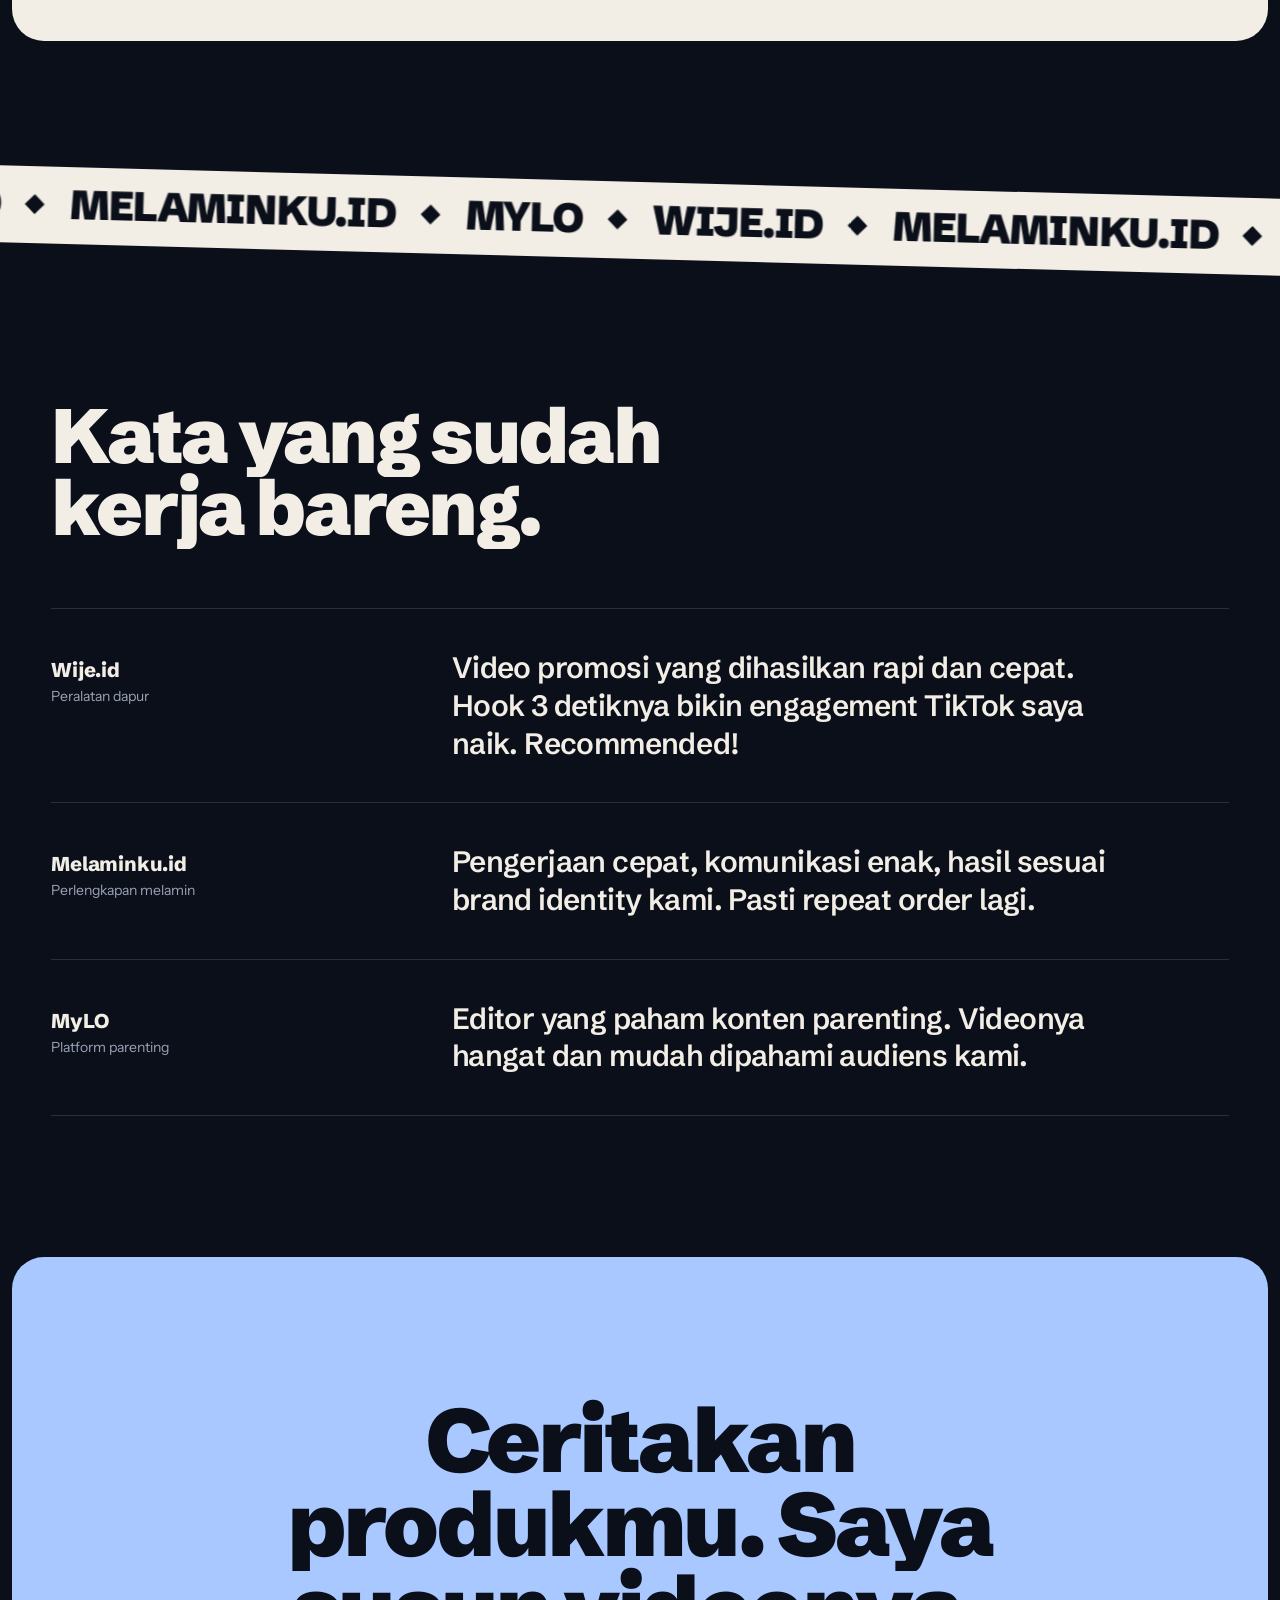
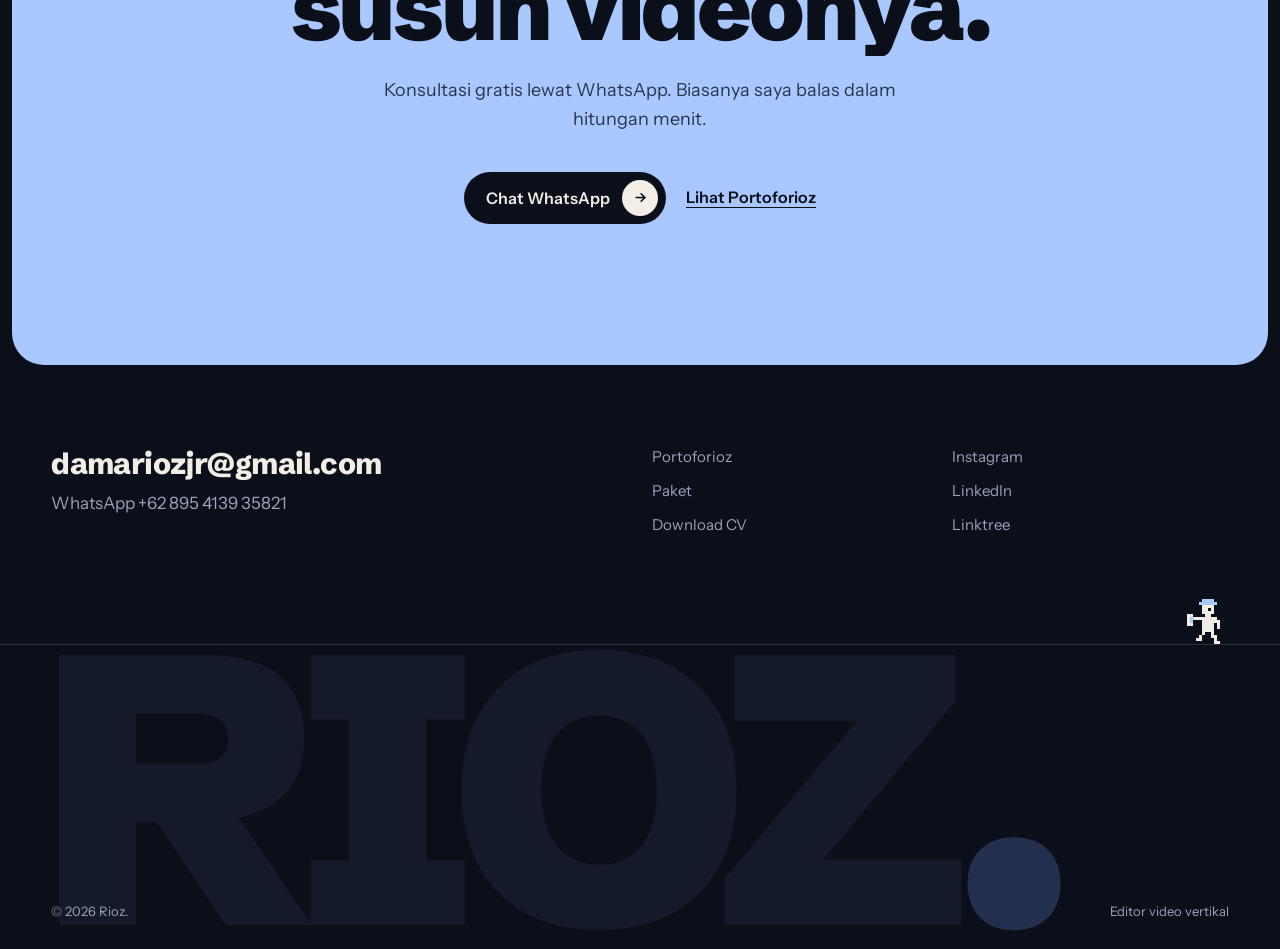
==== commit 35da987b: "Hapus scroll-jacking: Proses dan rak Portoforioz jadi geser horizontal - Proses tidak lagi menahan s" ====
--- a/index.html
+++ b/index.html
@@ -52,19 +52,28 @@
 .grain{position:absolute;inset:0;z-index:4;pointer-events:none;opacity:.06;background-image:url("data:image/svg+xml,%3Csvg xmlns='http://www.w3.org/2000/svg' width='160' height='160'%3E%3Cfilter id='n'%3E%3CfeTurbulence type='fractalNoise' baseFrequency='.9' numOctaves='2' stitchTiles='stitch'/%3E%3C/filter%3E%3Crect width='100%25' height='100%25' filter='url(%23n)'/%3E%3C/svg%3E")}
 
 /* Act 2: kinetic statement */
-.say{position:relative;height:240vh}
-.say .stick{position:sticky;top:0;height:100svh;display:grid;place-items:center}
+.say{position:relative;padding:var(--sec) 0}
+.say .stick{display:grid;place-items:center;min-height:60svh}
 .kin{font:800 clamp(34px,4.6vw,72px)/1.06 var(--display);letter-spacing:-0.035em;text-align:center;max-width:16em;margin:0 auto;text-wrap:balance}
 .kin .w{opacity:.14;transition:opacity .3s var(--ease),color .3s var(--ease)}
 .kin .w.on{opacity:1}
 .kin .w.hl.on{color:var(--accent)}
 
 /* Act 3: Portoforioz shelf, horizontal pan */
-.work{position:relative}
-.work .stick{position:sticky;top:0;height:100svh;display:flex;flex-direction:column;justify-content:center;overflow:hidden;padding-top:68px}
+.work{position:relative;padding-top:var(--sec);--gl:max(var(--gut),calc((100vw - var(--max))/2 + var(--gut)))}
 .work .sh{margin-bottom:40px}
-.track{display:flex;gap:22px;width:max-content;padding:0 var(--gut);will-change:transform}
-.cat{flex:none;width:clamp(210px,17vw,250px);text-decoration:none;color:var(--ink)}
+.shelf{overflow-x:auto;scroll-snap-type:x mandatory;scrollbar-width:none;cursor:grab;padding-bottom:10px;overscroll-behavior-x:contain}
+.shelf::-webkit-scrollbar{display:none}
+.shelf.drag{cursor:grabbing;scroll-snap-type:none}
+.shelf.drag .cat{pointer-events:none}
+.track{display:flex;gap:22px;width:max-content;padding:0 var(--gl)}
+.cat{flex:none;width:clamp(210px,17vw,250px);text-decoration:none;color:var(--ink);scroll-snap-align:start;scroll-margin-left:var(--gl);-webkit-user-drag:none}
+.cat img{-webkit-user-drag:none;user-select:none}
+.snav{display:flex;align-items:center;gap:10px;justify-content:flex-end;margin-top:22px}
+.snav span{margin-right:auto;font-size:14px;color:var(--ink-soft)}
+.rb{width:50px;height:50px;border-radius:50%;border:0;background:var(--surface);color:var(--ink);display:grid;place-items:center;cursor:pointer;transition:background-color .2s,color .2s,transform .35s var(--ease)}
+.rb:hover{background:var(--accent);color:var(--on-accent);transform:translateY(-2px)}
+.rb:disabled{opacity:.3;pointer-events:none}
 .cat .fr{position:relative;aspect-ratio:9/16;border-radius:var(--r);overflow:hidden;transition:transform .5s var(--ease)}
 .cat img{width:100%;height:100%;object-fit:cover;transition:transform .7s var(--ease)}
 .cat:hover .fr{transform:rotate(-2deg) translateY(-6px)}
@@ -89,12 +98,14 @@
 .about .tx .who{font-size:15px;color:var(--ink-soft);margin-top:22px}
 
 /* Act 5: the edit (peak) */
-.edit{position:relative;height:640vh}
-.edit .stick{position:sticky;top:0;height:100svh;max-width:var(--max);margin:0 auto;padding:88px var(--gut) 28px;display:grid;grid-template-columns:repeat(12,minmax(0,1fr));column-gap:24px;align-items:center}
+.edit{position:relative;padding:var(--sec) 0}
+.edit .stick{max-width:var(--max);margin:0 auto;padding:0 var(--gut);display:grid;grid-template-columns:repeat(12,minmax(0,1fr));column-gap:24px;align-items:center}
 .edit .copy{grid-column:1/6}
 .edit h2{font-size:clamp(40px,4.6vw,72px)}
 .steps{list-style:none;margin:40px 0 0;padding:0}
-.steps li{display:grid;grid-template-columns:36px 1fr;column-gap:14px;padding:12px 0;border-top:1px solid var(--line)}
+.steps li{border-top:1px solid var(--line)}
+.steps .stp{display:grid;grid-template-columns:36px 1fr;column-gap:14px;width:100%;padding:12px 0;border:0;background:none;color:inherit;font:inherit;text-align:left;cursor:pointer}
+.steps .stp:hover b{color:var(--ink)}
 .steps li:last-child{border-bottom:1px solid var(--line)}
 .steps li i{grid-row:span 2;width:26px;height:26px;border-radius:50%;box-shadow:inset 0 0 0 1.5px var(--line);display:grid;place-items:center;font:700 12px var(--body);font-style:normal;color:var(--ink-soft);transition:background-color .3s,color .3s,box-shadow .3s}
 .steps li b{font:800 20px/1.3 var(--display);letter-spacing:-0.015em;color:var(--ink-soft);transition:color .3s}
@@ -130,7 +141,13 @@
 .tl{width:min(100%,540px);background:var(--surface);border-radius:14px;padding:12px 14px 14px;box-shadow:inset 0 0 0 1px var(--line)}
 .tl-top{display:flex;justify-content:space-between;font:500 11px var(--code);color:var(--ink-soft);margin-bottom:10px}
 .tl-top b{color:var(--ink);font-weight:500}
-.tracks{position:relative;display:grid;gap:6px}
+.tracks{position:relative;display:grid;gap:6px;cursor:ew-resize;touch-action:pan-y}
+.ephone{touch-action:pan-y;cursor:grab}
+.ectl{display:flex;align-items:center;gap:14px;width:min(100%,540px)}
+.ectl .rb{width:44px;height:44px;flex:none}
+.dots{flex:1;display:flex;gap:6px;justify-content:center}
+.dots button{width:26px;height:6px;border-radius:999px;border:0;padding:0;background:var(--surface-2);cursor:pointer;transition:background-color .25s,width .35s var(--ease)}
+.dots button.on{background:var(--accent);width:40px}
 .trk{position:relative;height:20px;border-radius:5px;background:rgba(242,238,230,.05)}
 .clip{position:absolute;top:0;bottom:0;border-radius:5px;opacity:0;transform:scaleY(.3);transition:opacity .35s var(--ease),transform .45s cubic-bezier(.34,1.56,.64,1)}
 .clip.v{background:#3A4660}.clip.rw{background:#283044}.clip.t{background:var(--accent)}.clip.s{background:var(--ink)}.clip.b{background:#7F8AA3}
@@ -217,22 +234,18 @@
   .ph3.c{width:170px}
   .ph3.l{transform:translate(-112%,-44%) rotate(-10deg)}.ph3.r{transform:translate(12%,-46%) rotate(9deg)}
   .front .s2{right:-4px}
-  .say{height:200vh}
-  .work{height:auto!important}
-  .work .stick{position:static;height:auto;padding:var(--sec) 0 0}
-  .track{transform:none!important;width:auto;overflow-x:auto;scroll-snap-type:x mandatory;scrollbar-width:none;padding-bottom:8px}
-  .track::-webkit-scrollbar{display:none}
-  .cat{width:62vw;scroll-snap-align:start;scroll-margin-left:var(--gut)}
+  .cat{width:62vw}
+  .snav span{display:none}
   .about .pic{grid-column:1/12}
   .about .tx{grid-column:1/13;margin-top:40px}
   .about .pic .stk{right:-6px}
-  .edit{height:560vh}
-  .edit .stick{grid-template-columns:1fr;align-content:start;row-gap:14px;padding-top:84px}
+  .edit .stick{grid-template-columns:1fr;row-gap:18px}
   .edit .copy,.edit .vis{grid-column:1}
   .edit h2{font-size:32px}
   .steps{margin-top:12px}
-  .steps li{display:none;border:0;padding:0}
-  .steps li.on{display:grid}
+  .steps li{display:none;border:0}
+  .steps li.on{display:block}
+  .steps .stp{padding:0;cursor:default}
   .ephone{height:min(46svh,430px)}
   .tl{padding:10px}
   .trk{height:14px}
@@ -305,9 +318,10 @@
 </section>
 
 <section class="work" id="portoforioz" aria-labelledby="h-work">
-  <div class="stick">
-    <div class="wrap sh"><h2 id="h-work" data-split>Portoforioz.</h2><p data-up data-i="w_p">104 video dalam 10 gaya, dari talking head sampai recap event. Scroll untuk menggeser, klik untuk menonton.</p></div>
-    <div class="track" id="track"></div>
+  <div>
+    <div class="wrap sh"><h2 id="h-work" data-split>Portoforioz.</h2><p data-up data-i="w_p">104 video dalam 10 gaya, dari talking head sampai recap event. Geser untuk lihat tiap gaya, klik untuk menonton.</p></div>
+    <div class="shelf" id="shelf"><div class="track" id="track"></div></div>
+    <div class="wrap snav"><span data-i="w_hint">Geser atau drag untuk lihat semua gaya</span><button type="button" class="rb" id="sPrev" aria-label="Sebelumnya"><svg width="18" height="18" viewBox="0 0 24 24" fill="none" stroke="currentColor" stroke-width="2.4" stroke-linecap="round" aria-hidden="true"><path d="M19 12H5M11 6l-6 6 6 6"/></svg></button><button type="button" class="rb" id="sNext" aria-label="Berikutnya"><svg width="18" height="18" viewBox="0 0 24 24" fill="none" stroke="currentColor" stroke-width="2.4" stroke-linecap="round" aria-hidden="true"><path d="M5 12h14M13 6l6 6-6 6"/></svg></button></div>
   </div>
 </section>
 
@@ -328,18 +342,18 @@
 <section class="edit" id="proses" aria-labelledby="h-edit">
   <div class="stick">
     <div class="copy">
-      <h2 id="h-edit" data-split data-i="e_h">Scroll pelan. Videonya saya edit di depan kamu.</h2>
+      <h2 id="h-edit" data-split data-i="e_h">Satu video, enam langkah. Geser buat lihat saya ngedit.</h2>
       <ol class="steps" id="steps">
-        <li><i>1</i><b data-i="s0b">Footage mentah</b><span data-i="s0p">Rekaman HP, 47 detik, banyak jeda.</span></li>
-        <li><i>2</i><b data-i="s1b">Potong</b><span data-i="s1p">Jeda dibuang. Tinggal 30 detik dengan ritme TikTok.</span></li>
-        <li><i>3</i><b data-i="s2b">Hook</b><span data-i="s2p">Tiga detik pertama dapat kalimat paling kuat.</span></li>
-        <li><i>4</i><b data-i="s3b">Subtitle</b><span data-i="s3p">Banyak orang nonton tanpa suara. Subtitle bikin video tetap jalan.</span></li>
-        <li><i>5</i><b data-i="s4b">B-roll</b><span data-i="s4p">Potongan pendukung supaya mata tidak bosan.</span></li>
-        <li><i>6</i><b data-i="s5b">Ajakan</b><span data-i="s5p">Ditutup dengan satu langkah yang jelas untuk penonton.</span></li>
+        <li><button type="button" class="stp" data-s="0"><i>1</i><b data-i="s0b">Footage mentah</b><span data-i="s0p">Rekaman HP, 47 detik, banyak jeda.</span></button></li>
+        <li><button type="button" class="stp" data-s="1"><i>2</i><b data-i="s1b">Potong</b><span data-i="s1p">Jeda dibuang. Tinggal 30 detik dengan ritme TikTok.</span></button></li>
+        <li><button type="button" class="stp" data-s="2"><i>3</i><b data-i="s2b">Hook</b><span data-i="s2p">Tiga detik pertama dapat kalimat paling kuat.</span></button></li>
+        <li><button type="button" class="stp" data-s="3"><i>4</i><b data-i="s3b">Subtitle</b><span data-i="s3p">Banyak orang nonton tanpa suara. Subtitle bikin video tetap jalan.</span></button></li>
+        <li><button type="button" class="stp" data-s="4"><i>5</i><b data-i="s4b">B-roll</b><span data-i="s4p">Potongan pendukung supaya mata tidak bosan.</span></button></li>
+        <li><button type="button" class="stp" data-s="5"><i>6</i><b data-i="s5b">Ajakan</b><span data-i="s5p">Ditutup dengan satu langkah yang jelas untuk penonton.</span></button></li>
       </ol>
     </div>
-    <div class="vis" aria-hidden="true">
-      <div class="ephone fb" id="ephone">
+    <div class="vis">
+      <div class="ephone fb" id="ephone" aria-hidden="true">
         <div class="lay"><img src="https://i.ytimg.com/vi/t_z4TG3IRy4/hqdefault.jpg" alt=""></div>
         <div class="lay raw fb"><img src="https://i.ytimg.com/vi/t_z4TG3IRy4/hqdefault.jpg" alt=""></div>
         <div class="lay vig"></div>
@@ -350,7 +364,7 @@
         <span class="ctab" data-i="ctab">Cek link di bio</span>
         <div class="lay flash" id="flash"></div>
       </div>
-      <div class="tl">
+      <div class="tl" aria-hidden="true">
         <div class="tl-top"><span>Timeline</span><b class="num" id="tc">00:00</b></div>
         <div class="tracks">
           <div class="trk"><i class="clip rw show" style="left:0;width:100%"></i><i class="clip v" style="left:0;width:18%"></i><i class="clip v" style="left:19%;width:22%"></i><i class="clip v" style="left:42%;width:17%"></i><i class="clip v" style="left:60%;width:21%"></i><i class="clip v" style="left:82%;width:18%"></i></div>
@@ -360,6 +374,7 @@
           <i class="head" id="head"></i>
         </div>
       </div>
+      <div class="ectl"><button type="button" class="rb" id="ePrev" aria-label="Langkah sebelumnya"><svg width="16" height="16" viewBox="0 0 24 24" fill="none" stroke="currentColor" stroke-width="2.4" stroke-linecap="round" aria-hidden="true"><path d="M19 12H5M11 6l-6 6 6 6"/></svg></button><div class="dots" id="dots"><button type="button" aria-label="Langkah 1"></button><button type="button" aria-label="Langkah 2"></button><button type="button" aria-label="Langkah 3"></button><button type="button" aria-label="Langkah 4"></button><button type="button" aria-label="Langkah 5"></button><button type="button" aria-label="Langkah 6"></button></div><button type="button" class="rb" id="eNext" aria-label="Langkah berikutnya"><svg width="16" height="16" viewBox="0 0 24 24" fill="none" stroke="currentColor" stroke-width="2.4" stroke-linecap="round" aria-hidden="true"><path d="M5 12h14M13 6l6 6-6 6"/></svg></button></div>
       <p class="note" data-i="note">Contoh alur edit untuk satu video talking head.</p>
     </div>
   </div>
@@ -454,11 +469,11 @@
     id:{g_h:"Sekarang giliran kamu.",g_p:"Potong jeda abu-abu saat lewat garis putih. Klik, tap, atau tekan Spasi. Jangan sampai footage ikut kepotong.",g_s:"Jeda terpotong",g_t:"Sisa waktu",g_b:"Rekor kamu",g_go:"Mulai",g_re:"Ulangi",g_again:"Main lagi",g_lj:"Jeda, potong",g_lf:"Footage, biarkan",g_m0:"Tekan Mulai. Kamu punya 20 detik.",g_cta:"Serahkan ke saya",g_run:"Potong jedanya.",g_miss:"Meleset. Tunggu jedanya pas di garis.",g_bad:"Footage penting kepotong. Skor minus 1.",g_ok:["Rapi.","Jeda hilang.","Ritmenya makin rapat.","Nah, gitu.","Clean cut."],g_hi:function(n){return "Skor "+n+". Ritme kamu udah TikTok banget. Sisanya biar saya yang rapikan."},g_lo:function(n){return "Skor "+n+". Capek kan motongin jeda satu-satu? Itu kerjaan saya tiap hari."},g_new:" Rekor baru.",k1:"Hook 3 detik",k2:"Subtitle",k3:"Revisi 2-3x",k4:"Jadi 2-3 hari",n2:"Proses",n3:"Paket",n4:"Kontak",cta:"Konsultasi gratis",
       h1:"Video pendek yang bikin orang <em>berhenti scroll.</em>",lede:"Saya Rioz, editor video vertikal untuk UMKM, toko online, dan brand. Hook 3 detik, subtitle, b-roll. Mulai Rp300.000 per video.",see:"Buka Portoforioz",
       kin:"Barusan kamu memutuskan untuk lanjut scroll. Penonton TikTok melakukan hal yang sama, dalam *tiga *detik *pertama. Setiap video yang saya edit dibuat untuk menang di tiga detik itu.",
-      w_p:"104 video dalam 10 gaya, dari talking head sampai recap event. Scroll untuk menggeser, klik untuk menonton.",vid:"video",end:"Buka semua",
+      w_p:"104 video dalam 10 gaya, dari talking head sampai recap event. Geser untuk lihat tiap gaya, klik untuk menonton.",vid:"video",end:"Buka semua",
       since:"Ngedit sejak 2020",a_h:"Halo, saya Rioz.",a_p:"Mahasiswa Teknik Informatika yang jatuh cinta sama editing video. Saya bantu UMKM, toko online, dan content creator bikin video pendek yang dipakai buat jualan, bukan cuma enak dilihat.",
-      e_h:"Scroll pelan. Videonya saya edit di depan kamu.",
+      e_h:"Satu video, enam langkah. Geser buat lihat saya ngedit.",
       s0b:"Footage mentah",s0p:"Rekaman HP, 47 detik, banyak jeda.",s1b:"Potong",s1p:"Jeda dibuang. Tinggal 30 detik dengan ritme TikTok.",s2b:"Hook",s2p:"Tiga detik pertama dapat kalimat paling kuat.",s3b:"Subtitle",s3p:"Banyak orang nonton tanpa suara. Subtitle bikin video tetap jalan.",s4b:"B-roll",s4p:"Potongan pendukung supaya mata tidak bosan.",s5b:"Ajakan",s5p:"Ditutup dengan satu langkah yang jelas untuk penonton.",
-      hook:"Jangan <em>skip</em> dulu",sub:"Ini cara bikin orang berhenti scroll",ctab:"Cek link di bio",note:"Contoh alur edit untuk satu video talking head.",
+      hook:"Jangan <em>skip</em> dulu",sub:"Ini cara bikin orang berhenti scroll",ctab:"Cek link di bio",note:"Contoh alur edit satu video talking head. Geser HP-nya, klik langkah, atau drag playhead.",w_hint:"Geser atau drag untuk lihat semua gaya",
       p_h:"Pilih paketnya.",p_p:"Alurnya sama di semua paket: chat gratis dulu, kirim footage mentah, draft jadi dalam 2-3 hari, revisi maksimal 2-3x per video.",
       p1s:"Untuk coba dulu",p1a:"1 video vertikal siap posting",p1b:"Hook, subtitle, b-roll",p1c:"Pengerjaan 2-3 hari",p1u:"per video",
       p2s:"Paling sering dipilih",p2a:"8 video vertikal",p2b:"Prioritas pengerjaan",p2c:"Gratis konsultasi strategi konten",p2u:"8 video, jadi Rp250.000 per video",
@@ -469,11 +484,11 @@
     en:{g_h:"Your turn now.",g_p:"Cut the grey pauses as they cross the white line. Click, tap, or press Space. Don't cut the footage.",g_s:"Pauses cut",g_t:"Time left",g_b:"Your best",g_go:"Start",g_re:"Restart",g_again:"Play again",g_lj:"Pause, cut it",g_lf:"Footage, keep it",g_m0:"Press Start. You have 20 seconds.",g_cta:"Leave it to me",g_run:"Cut the pauses.",g_miss:"Missed. Wait until the pause hits the line.",g_bad:"You cut real footage. Minus 1.",g_ok:["Clean.","Pause gone.","Tighter already.","That's it.","Clean cut."],g_hi:function(n){return "Score "+n+". That's proper TikTok pacing. I'll handle the rest."},g_lo:function(n){return "Score "+n+". Tiring, right? Cutting pauses is my everyday job."},g_new:" New best.",k1:"3-second hook",k2:"Subtitles",k3:"2-3 revisions",k4:"Done in 2-3 days",n2:"Process",n3:"Packages",n4:"Contact",cta:"Free consultation",
       h1:"Short videos that make people <em>stop scrolling.</em>",lede:"I'm Rioz, a vertical video editor for small businesses, online shops, and brands. 3-second hooks, subtitles, b-roll. From Rp300,000 per video.",see:"Open Portoforioz",
       kin:"You just decided to keep scrolling. TikTok viewers make the same call, in the *first *three *seconds. Every video I edit is built to win those three seconds.",
-      w_p:"104 videos in 10 styles, from talking heads to event recaps. Scroll to slide, click to watch.",vid:"videos",end:"Open all",
+      w_p:"104 videos in 10 styles, from talking heads to event recaps. Swipe to browse, click to watch.",vid:"videos",end:"Open all",
       since:"Editing since 2020",a_h:"Hi, I'm Rioz.",a_p:"An Informatics Engineering student who fell in love with video editing. I help small businesses, online shops, and content creators make short videos that sell, not just videos that look nice.",
-      e_h:"Scroll slowly. I'll edit the video in front of you.",
+      e_h:"One video, six steps. Swipe to watch me edit.",
       s0b:"Raw footage",s0p:"Phone footage, 47 seconds, lots of pauses.",s1b:"Cut",s1p:"Pauses removed. Down to 30 seconds at TikTok pace.",s2b:"Hook",s2p:"The first three seconds get the strongest line.",s3b:"Subtitles",s3p:"Many people watch on mute. Subtitles keep the video working.",s4b:"B-roll",s4p:"Supporting shots so the eye never gets bored.",s5b:"Call to action",s5p:"It ends with one clear next step for the viewer.",
-      hook:"Don't <em>skip</em> yet",sub:"This is how you make people stop scrolling",ctab:"Link in bio",note:"Example edit flow for one talking head video.",
+      hook:"Don't <em>skip</em> yet",sub:"This is how you make people stop scrolling",ctab:"Link in bio",note:"Example edit flow for one talking head video. Swipe the phone, click a step, or drag the playhead.",w_hint:"Swipe or drag to see every style",
       p_h:"Pick a package.",p_p:"The flow is the same on every package: free chat first, send raw footage, draft ready in 2-3 days, up to 2-3 revisions per video.",
       p1s:"To try it out",p1a:"1 vertical video ready to post",p1b:"Hook, subtitles, b-roll",p1c:"2-3 day turnaround",p1u:"per video",
       p2s:"Most chosen",p2a:"8 vertical videos",p2b:"Priority processing",p2c:"Free content strategy consultation",p2u:"8 videos, Rp250,000 each",
@@ -488,7 +503,7 @@
   var say=document.getElementById("say"),kin=document.getElementById("kin"),work=document.getElementById("portoforioz"),track=document.getElementById("track"),ph=document.getElementById("ph"),edit=document.getElementById("proses");
   var ephone=document.getElementById("ephone"),steps=[].slice.call(document.querySelectorAll("#steps li")),dur=document.getElementById("dur"),tc=document.getElementById("tc"),head=document.getElementById("head"),flash=document.getElementById("flash");
   var cV=[].slice.call(document.querySelectorAll(".clip.v")),cR=document.querySelector(".clip.rw"),cT=[].slice.call(document.querySelectorAll(".clip.t")),cS=[].slice.call(document.querySelectorAll(".clip.s")),cB=[].slice.call(document.querySelectorAll(".clip.b"));
-  var words=[],subw=[],pointer={x:0,y:0},last=-1,panW=0;
+  var words=[],subw=[],pointer={x:0,y:0},last=-1;
 
   function build(){
     var L=T[lang];
@@ -499,7 +514,7 @@
     document.getElementById("hookT").innerHTML=L.hook;
     document.getElementById("subt").innerHTML=L.sub.split(" ").map(function(w){return "<span>"+w+"</span>"}).join(" ");
     subw=[].slice.call(document.querySelectorAll("#subt span"));
-    size();last=-1;R.refresh(document);
+    last=-1;setEP(ep);R.refresh(document);upd();
   }
   function setLang(l){
     lang=l;try{localStorage.setItem("rioz_lang",l)}catch(e){}
@@ -511,12 +526,6 @@
   document.querySelectorAll(".lang button").forEach(function(b){b.addEventListener("click",function(){setLang(b.getAttribute("data-lang"))})});
 
   function span(el){var r=el.getBoundingClientRect(),s=r.height-innerHeight;return s>0?clamp(-r.top/s):0}
-  function size(){
-    if(mq("(max-width:767px)")){work.style.height="";track.style.transform="";panW=0;return}
-    panW=Math.max(0,track.scrollWidth-innerWidth);
-    work.style.height=(innerHeight+panW*1.1)+"px";
-  }
-  addEventListener("resize",size);
   function mmss(s){s=Math.round(s);return "0"+Math.floor(s/60)+":"+("0"+s%60).slice(-2)}
 
   R.onScroll(function(){
@@ -529,12 +538,55 @@
       ph.style.setProperty("--clip",((1-ap)*16).toFixed(2)+"%");
       ph.style.setProperty("--zoom",(1.12-ap*0.12).toFixed(3));
     }
-    var lit=Math.round(clamp((span(say)-0.06)/0.74)*words.length);
+    var sr=say.getBoundingClientRect(),sp=clamp((innerHeight*0.9-sr.top)/(sr.height*0.95));
+    var lit=Math.round(sp*words.length);
     for(var i=0;i<words.length;i++)words[i].classList.toggle("on",i<lit);
-    if(panW)track.style.transform="translate3d("+(-span(work)*panW)+"px,0,0)";
-    var ep=span(edit),st=Math.min(5,Math.floor(ep*6)),loc=ep*6-st;
-    stage(st,loc,ep);
   });
+
+  /* Portoforioz shelf: native horizontal scroll, mouse drag, arrows */
+  var shelf=document.getElementById("shelf"),sPrev=document.getElementById("sPrev"),sNext=document.getElementById("sNext");
+  function upd(){var m=shelf.scrollWidth-shelf.clientWidth-2;sPrev.disabled=shelf.scrollLeft<=2;sNext.disabled=shelf.scrollLeft>=m}
+  function stepW(){var c=track.querySelector(".cat");return c?(c.getBoundingClientRect().width+22)*2:400}
+  sPrev.addEventListener("click",function(){shelf.scrollBy({left:-stepW(),behavior:still?"auto":"smooth"})});
+  sNext.addEventListener("click",function(){shelf.scrollBy({left:stepW(),behavior:still?"auto":"smooth"})});
+  shelf.addEventListener("scroll",upd,{passive:true});addEventListener("resize",upd);
+  (function(){var down=false,x0=0,s0=0,moved=0;
+    shelf.addEventListener("pointerdown",function(e){if(e.pointerType!=="mouse"||e.button!==0)return;down=true;moved=0;x0=e.clientX;s0=shelf.scrollLeft});
+    addEventListener("pointermove",function(e){if(!down)return;var dx=e.clientX-x0;if(Math.abs(dx)>4){moved=1;shelf.classList.add("drag")}shelf.scrollLeft=s0-dx});
+    addEventListener("pointerup",function(){if(!down)return;down=false;setTimeout(function(){shelf.classList.remove("drag")},0)});
+    shelf.addEventListener("click",function(e){if(moved){e.preventDefault();e.stopPropagation();moved=0}},true);
+    shelf.addEventListener("dragstart",function(e){e.preventDefault()});
+  })();
+
+  /* The edit: swipe, steps, dots or playhead drag. Autoplays while visible until touched. */
+  var ep=0,auto=!still,vis=false,lt=0,hold=0,SEG=2.2,dots=[].slice.call(document.querySelectorAll("#dots button"));
+  function setEP(v){ep=clamp(v);var st=Math.min(5,Math.floor(ep*6)),loc=Math.min(1,ep*6-st);stage(st,loc,ep);dots.forEach(function(d,j){d.classList.toggle("on",j===st);d.setAttribute("aria-current",j===st?"step":"false")})}
+  function cur(){return Math.min(5,Math.floor(ep*6))}
+  function go(st){auto=false;setEP((Math.max(0,Math.min(5,st))+0.62)/6)}
+  function tick(t){
+    if(!vis||!auto){lt=0;return}
+    var dt=lt?(t-lt)/1000:0;lt=t;
+    if(hold){if(t>hold){hold=0;setEP(0)}}
+    else{var v=ep+dt/(SEG*6);if(v>=1){v=1;hold=t+1800}setEP(v)}
+    requestAnimationFrame(tick);
+  }
+  if("IntersectionObserver" in window){new IntersectionObserver(function(es){vis=es[0].isIntersecting;if(vis&&auto)requestAnimationFrame(tick)},{threshold:.35}).observe(edit)}
+  document.querySelectorAll(".stp").forEach(function(b){b.addEventListener("click",function(){go(+b.getAttribute("data-s"))})});
+  dots.forEach(function(d,j){d.addEventListener("click",function(){go(j)})});
+  document.getElementById("ePrev").addEventListener("click",function(){go(cur()-1)});
+  document.getElementById("eNext").addEventListener("click",function(){go(cur()+1)});
+  (function(){var tr=document.querySelector(".tracks"),dn=false;
+    function at(e){var r=tr.getBoundingClientRect();auto=false;setEP((e.clientX-r.left)/r.width)}
+    tr.addEventListener("pointerdown",function(e){dn=true;tr.setPointerCapture(e.pointerId);at(e)});
+    tr.addEventListener("pointermove",function(e){if(dn)at(e)});
+    tr.addEventListener("pointerup",function(){dn=false});tr.addEventListener("pointercancel",function(){dn=false});
+  })();
+  (function(){var x0=null,y0=0;
+    ephone.addEventListener("pointerdown",function(e){x0=e.clientX;y0=e.clientY});
+    ephone.addEventListener("pointerup",function(e){if(x0===null)return;var dx=e.clientX-x0,dy=e.clientY-y0;x0=null;if(Math.abs(dx)>36&&Math.abs(dx)>Math.abs(dy))go(cur()+(dx<0?1:-1));else if(Math.abs(dx)<8&&Math.abs(dy)<8)go(cur()+1)});
+    ephone.addEventListener("pointercancel",function(){x0=null});
+  })();
+  edit.addEventListener("keydown",function(e){if(e.target.closest("input"))return;if(e.key==="ArrowRight"){e.preventDefault();go(cur()+1)}else if(e.key==="ArrowLeft"){e.preventDefault();go(cur()-1)}});
   function stage(st,loc,ep){
     if(st!==last){
       if(st===1&&last===0&&!still){flash.classList.remove("go");void flash.offsetWidth;flash.classList.add("go")}
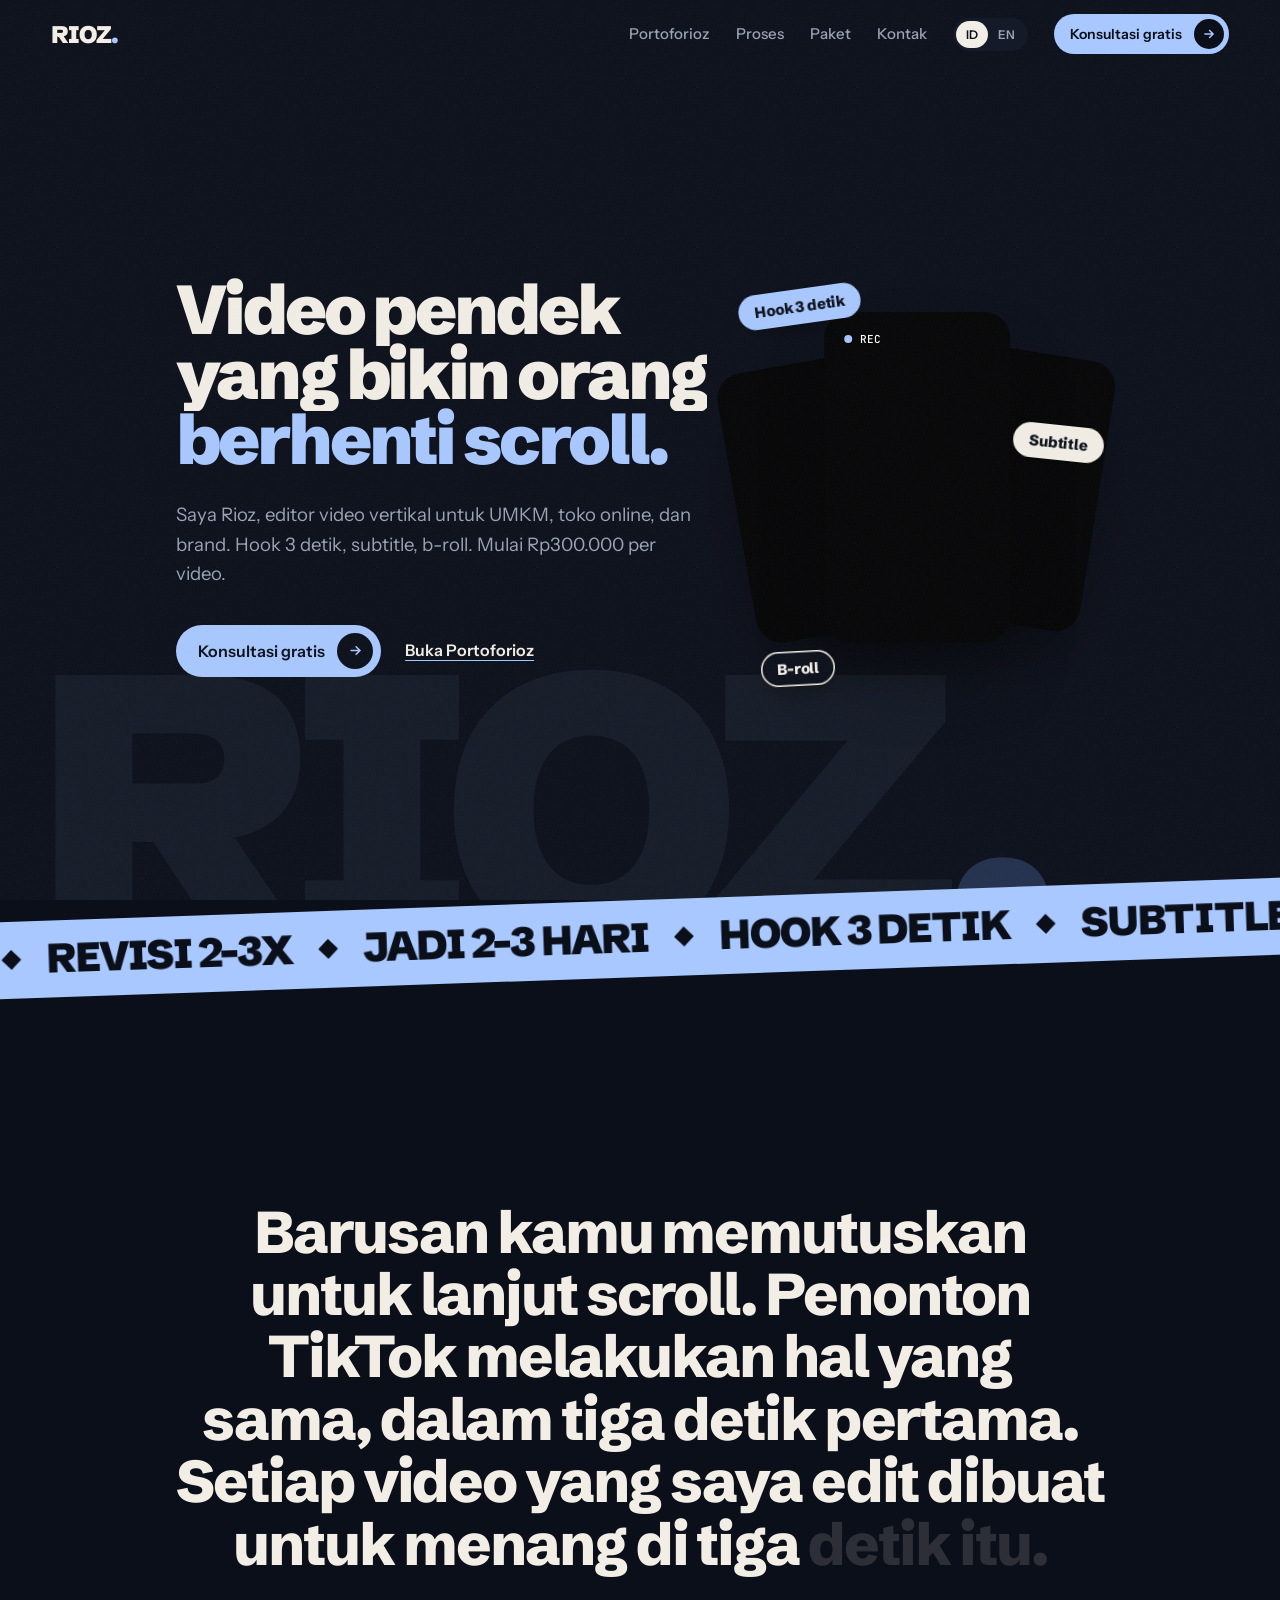
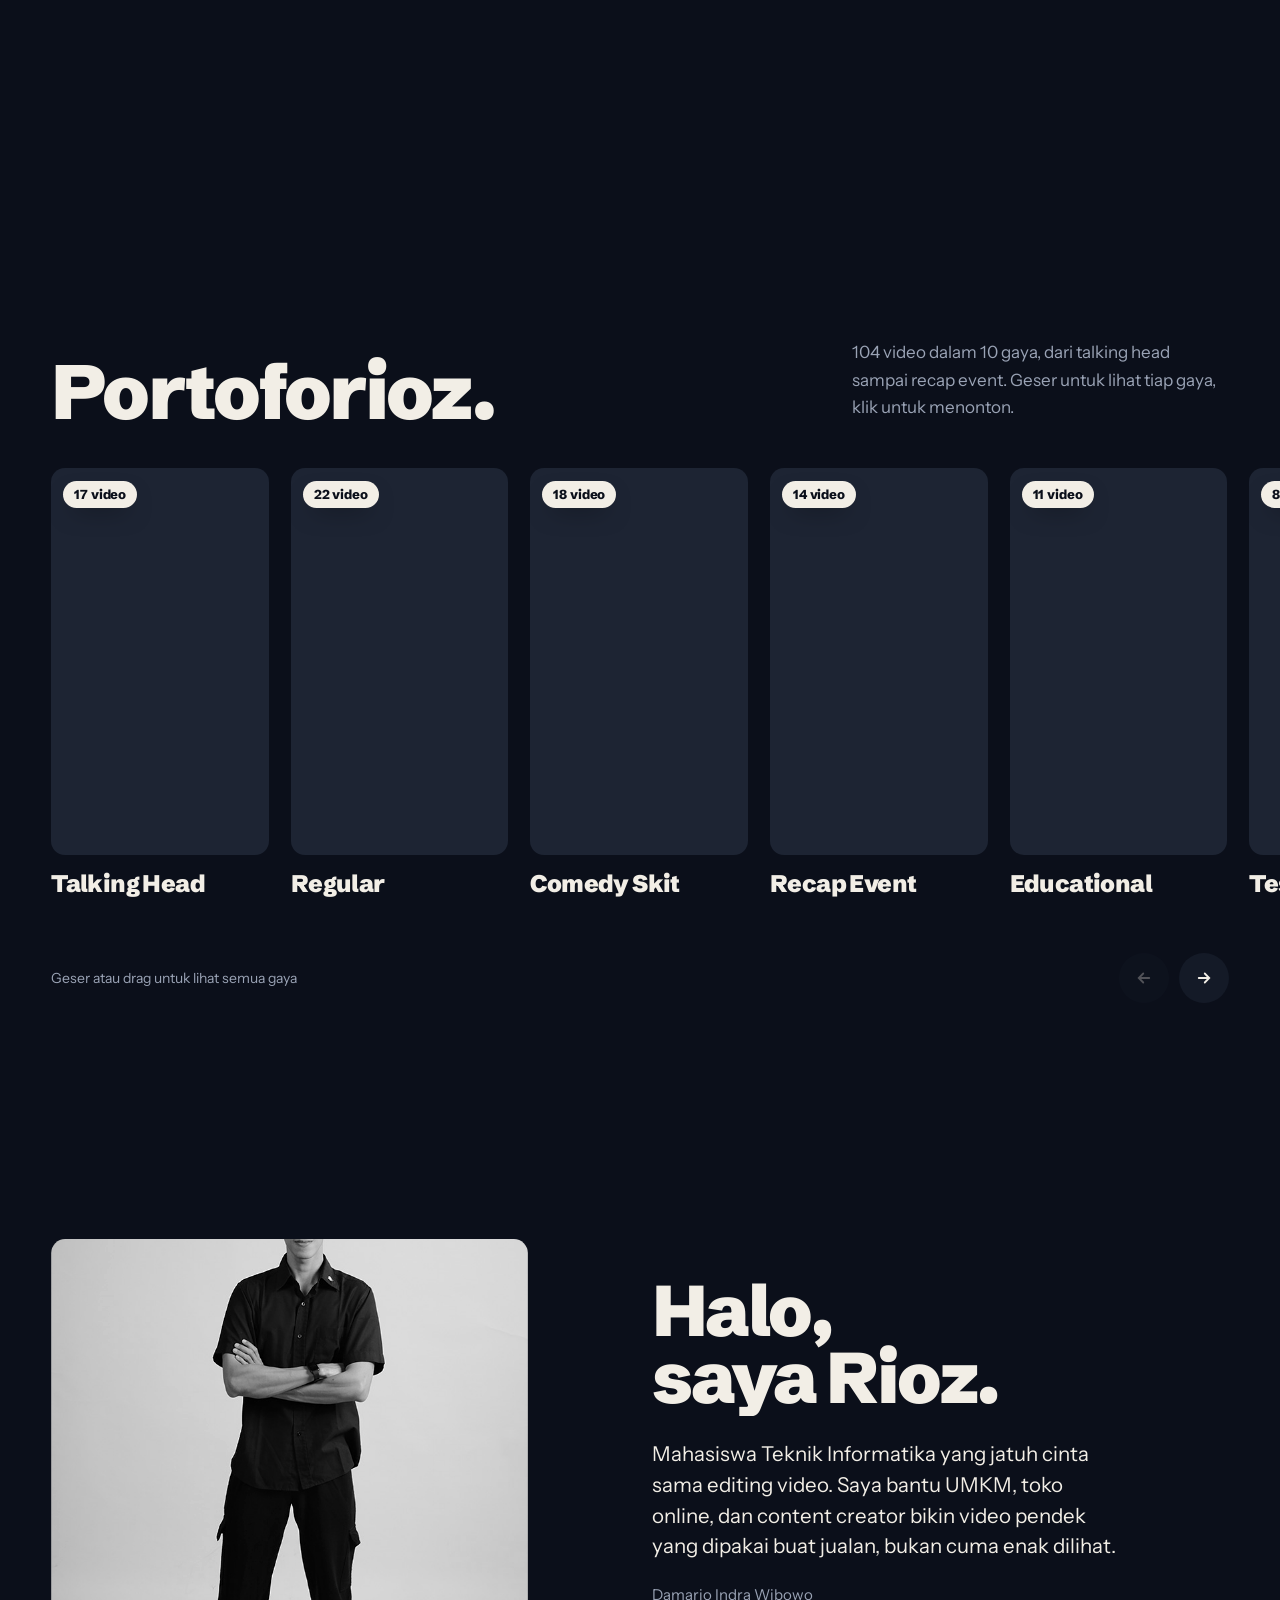
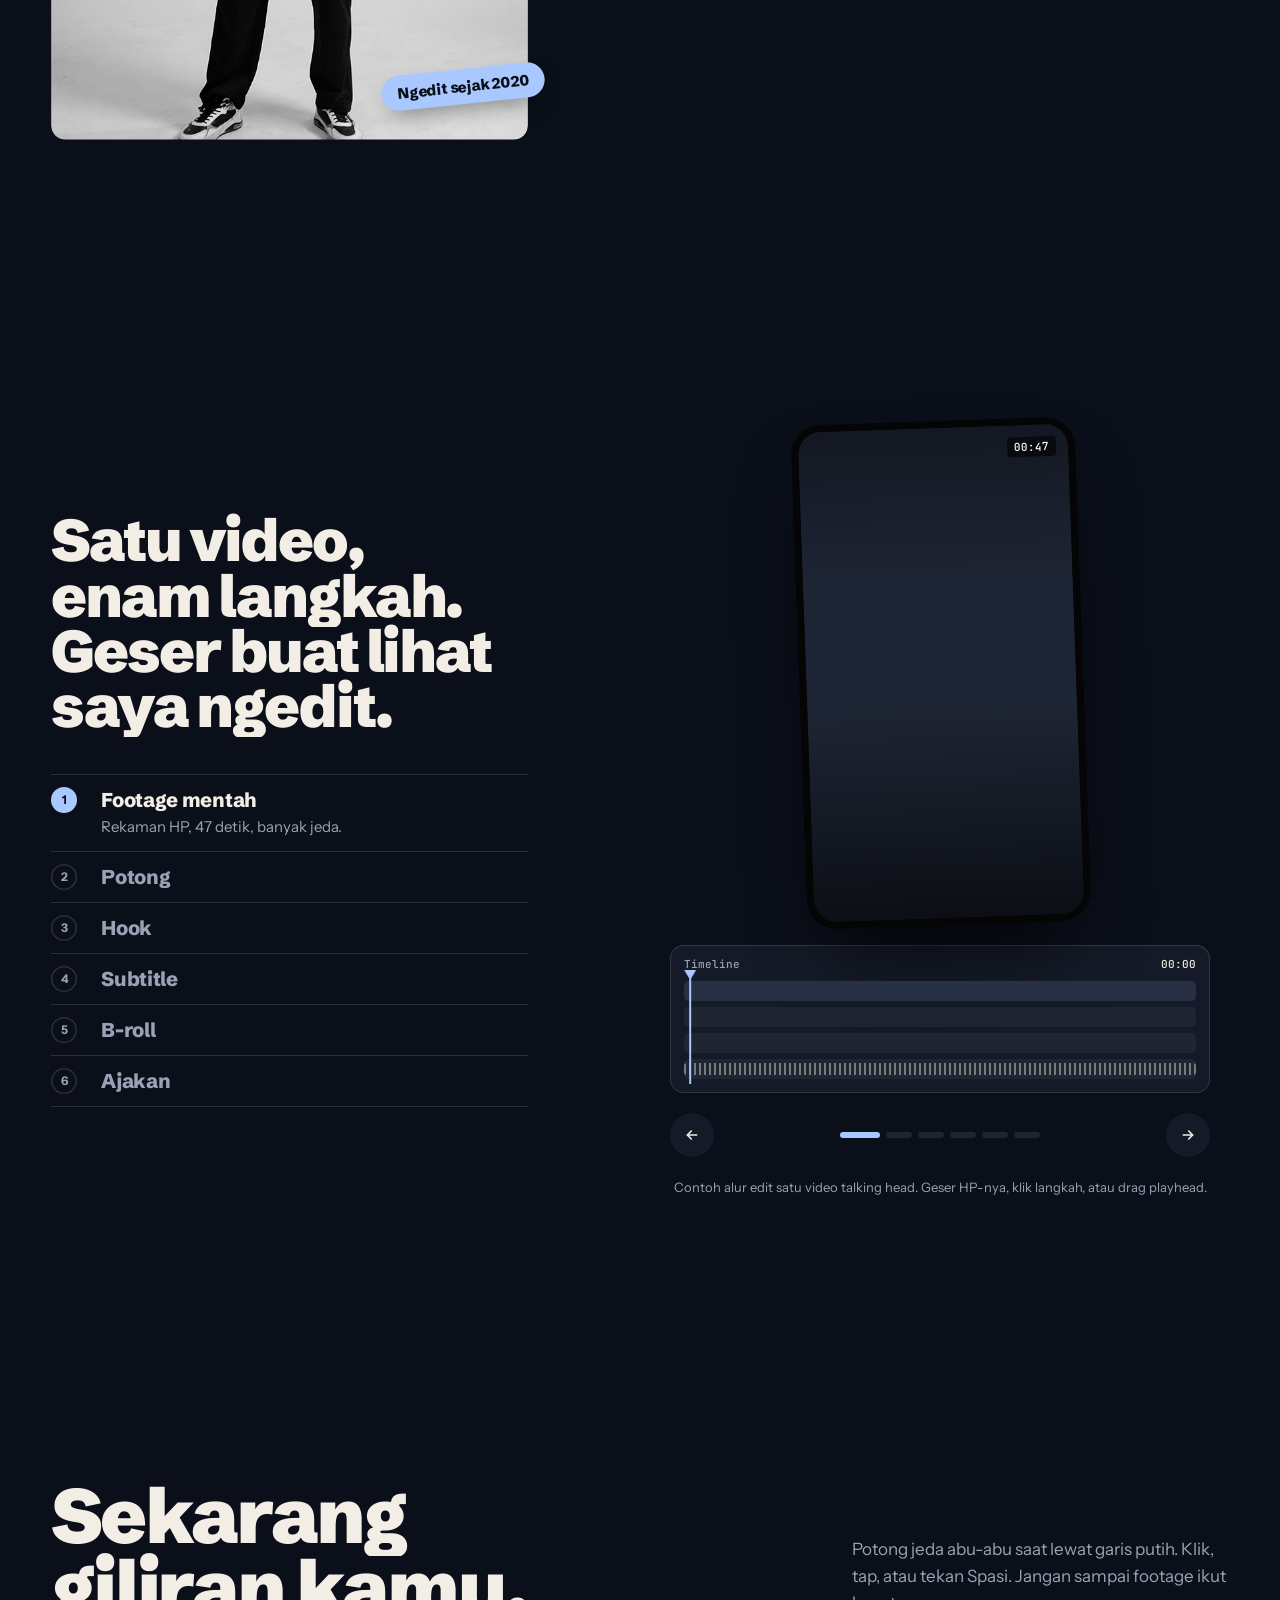
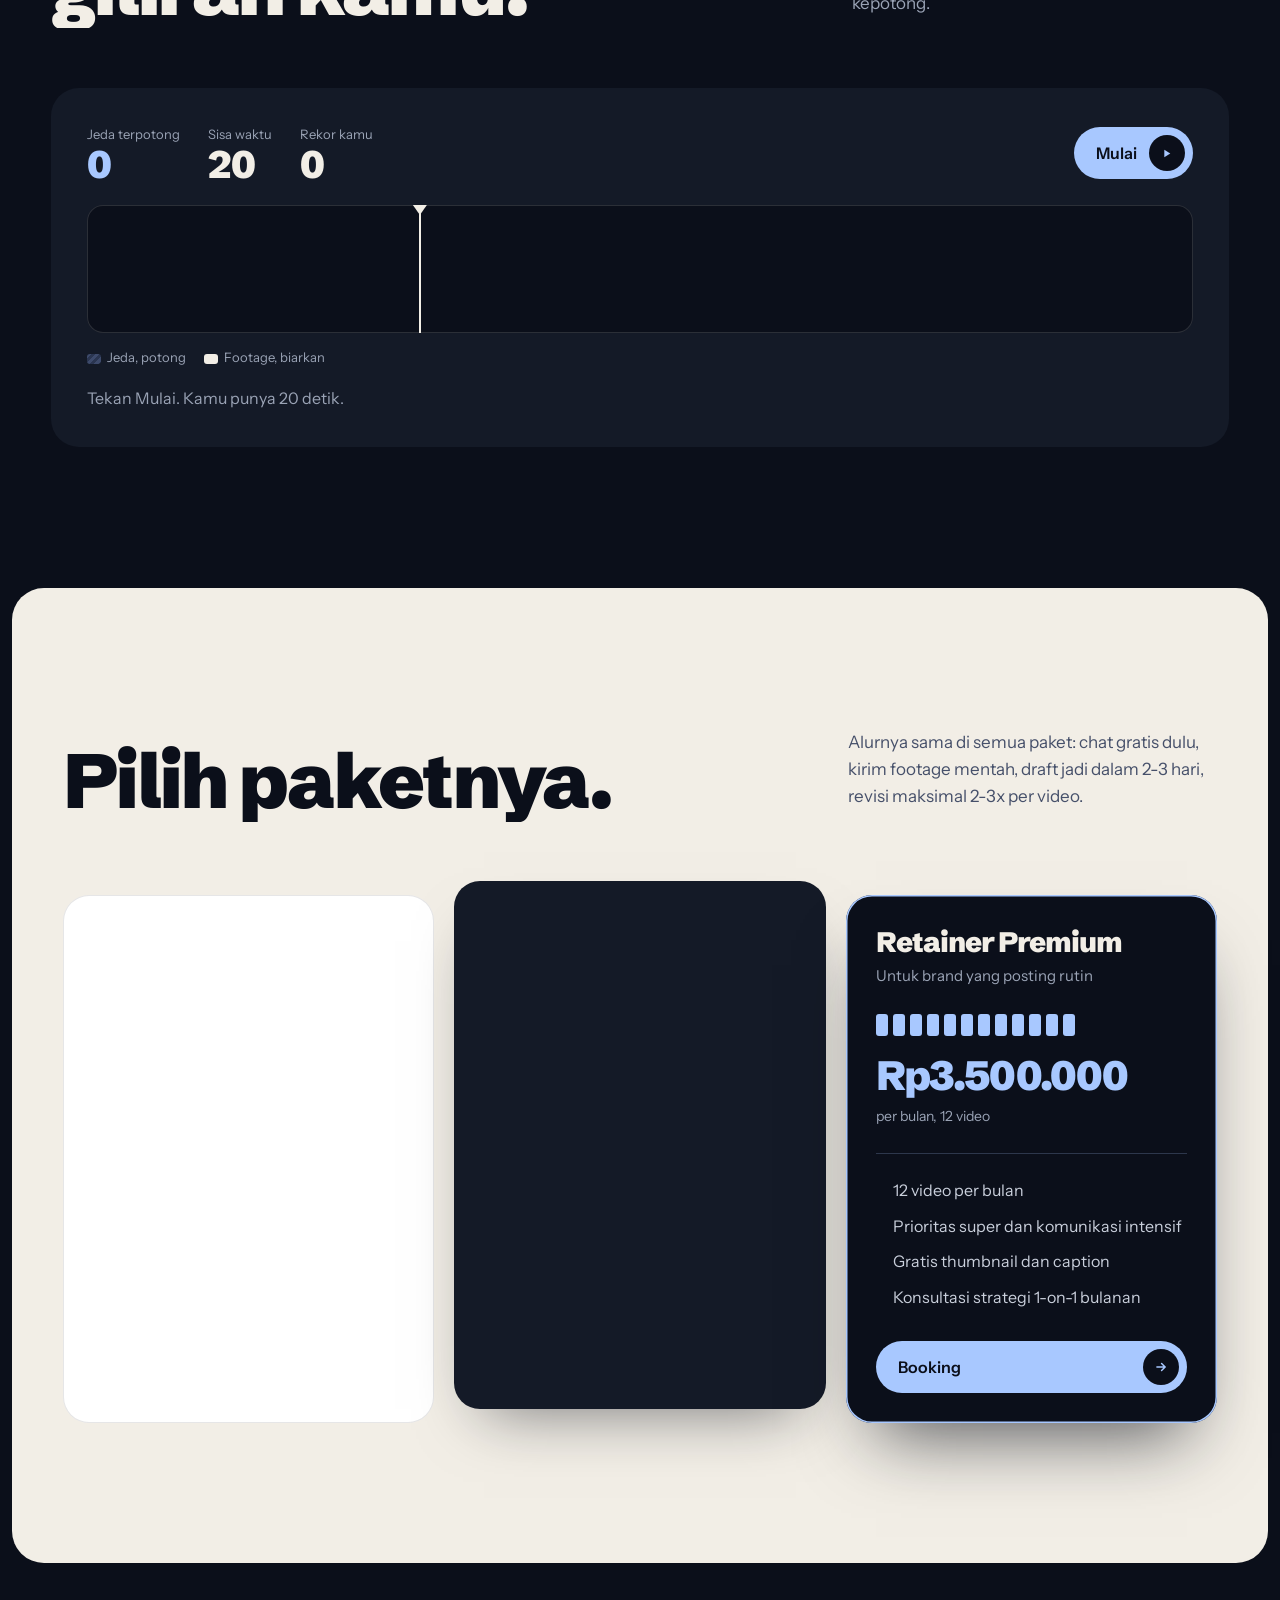
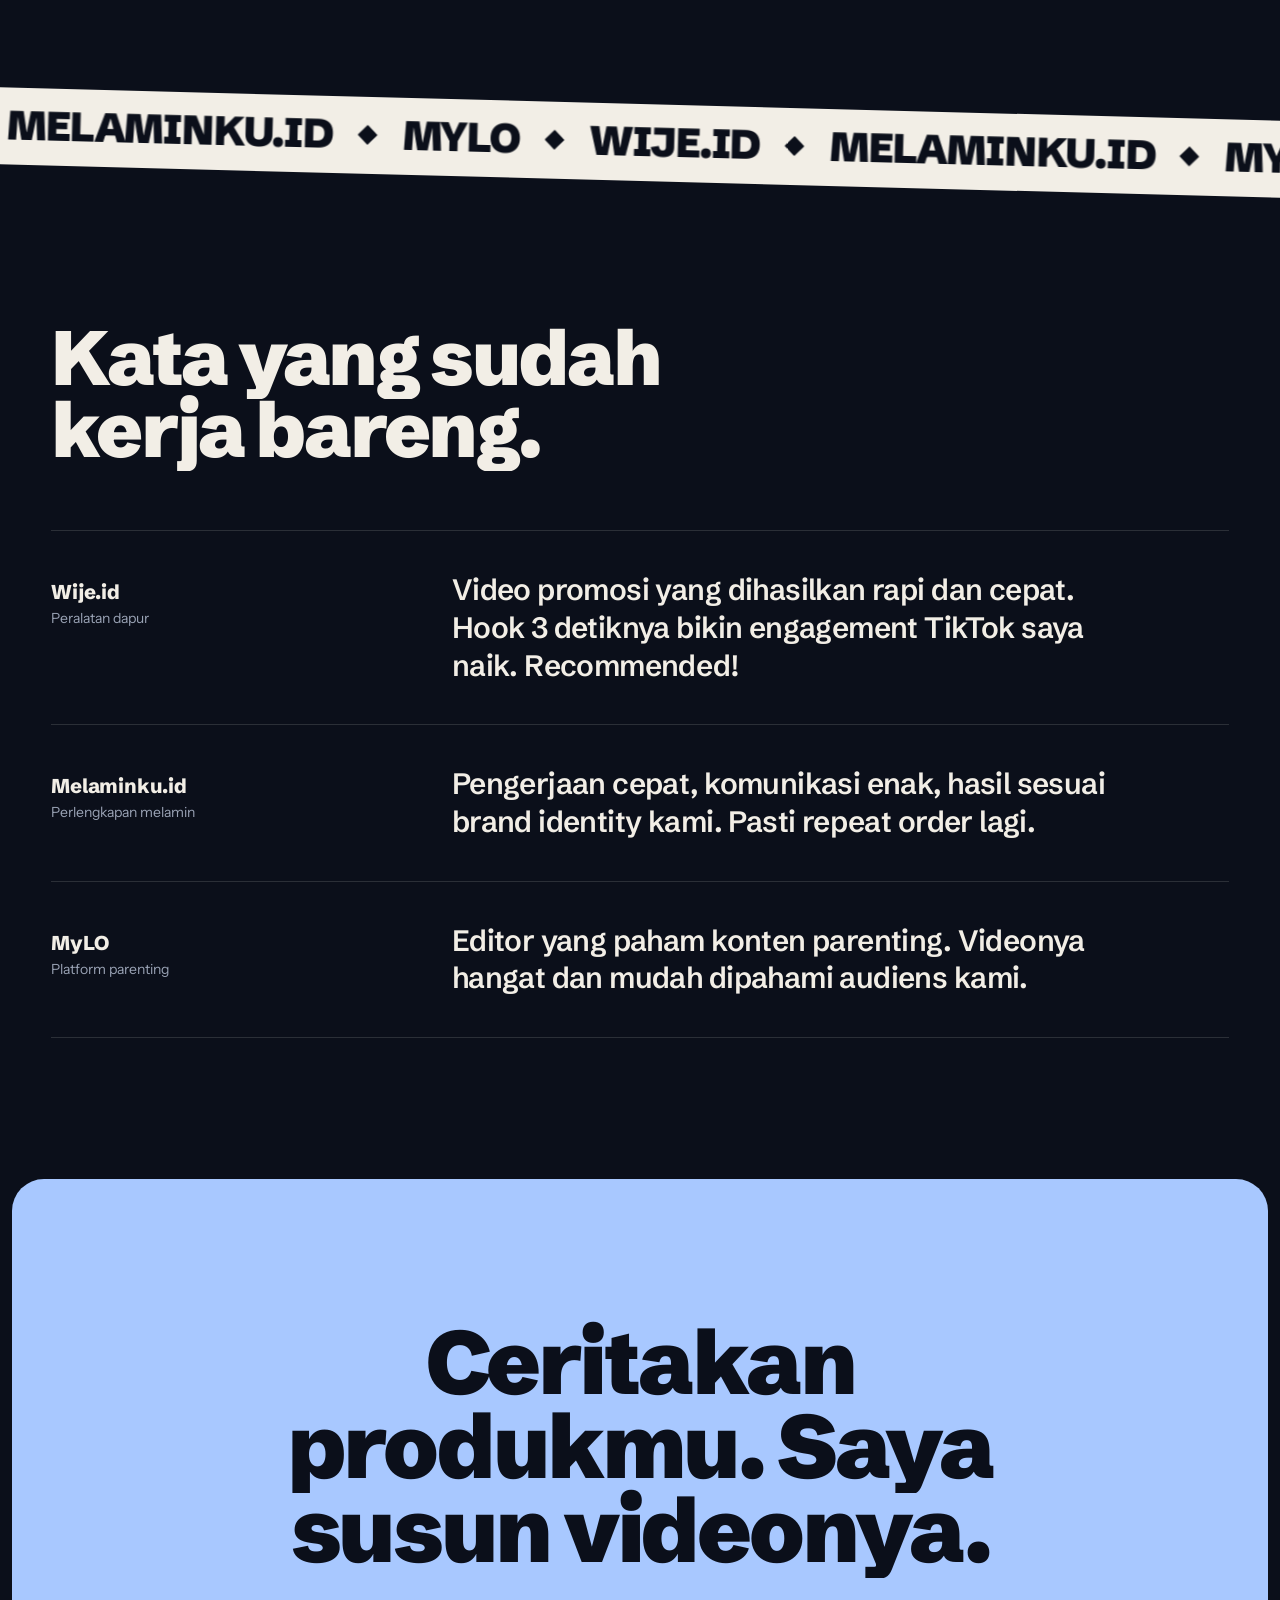
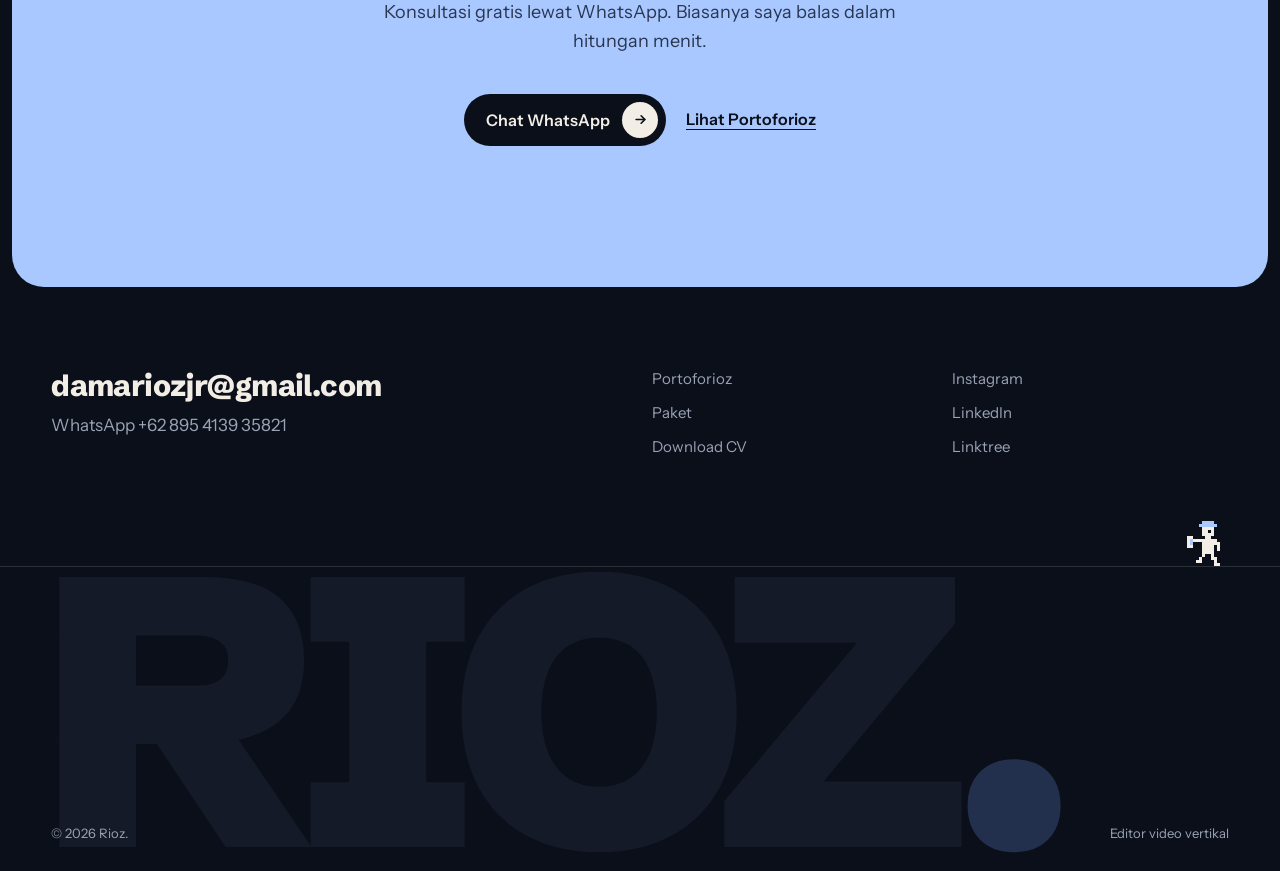
==== commit 4fff02f4: "Paket jadi kartu bertingkat yang terasa makin premium - Short-form kartu putih, Bundling navy terang" ====
--- a/index.html
+++ b/index.html
@@ -157,24 +157,39 @@
 .head::before{content:"";position:absolute;top:-6px;left:-5px;width:12px;height:10px;background:var(--accent);clip-path:polygon(0 0,100% 0,50% 100%)}
 .note{font-size:13px;color:var(--ink-soft)}
 
-/* Act 6: packages on bone, pointer response */
+/* Act 6: packages. Weight climbs with the tier: paper, navy, then navy with an ice edge. */
 .pk{margin:0 12px;border-radius:32px;background:var(--ink);color:var(--canvas);padding:var(--sec) 0}
 .pk .sh p{color:#46506A}
-.rows{border-top:1.5px solid var(--canvas)}
-.row{padding:36px 0;border-bottom:1px solid rgba(11,15,26,.16);align-items:start}
-.row h3{grid-column:1/5;font-size:clamp(30px,3vw,46px);letter-spacing:-0.035em;transition:transform .4s var(--ease)}
-.row h3 small{display:block;margin-top:12px}
-.row h3 small .stk{font-size:13px;padding:7px 12px}
-.row ul{grid-column:5/9;list-style:none;margin:0;padding:8px 0 0;display:grid;gap:8px;color:#2F3850;font-size:16px}
-.row .pr{grid-column:9/13;text-align:right;padding-top:6px}
-.row .pr strong{display:block;font:900 clamp(28px,2.6vw,40px) var(--display);letter-spacing:-0.03em}
-.row .pr>span{display:block;color:#56607A;font-size:14px;margin-top:4px}
-.row .pr a{display:inline-flex;margin-top:18px}
-.row:hover h3{transform:translateX(10px)}
-.peek{position:fixed;left:0;top:0;z-index:60;pointer-events:none;display:flex;gap:4px;padding:10px 12px;background:var(--canvas);border-radius:14px;opacity:0;transition:opacity .2s;box-shadow:0 18px 36px -14px rgba(0,0,0,.5)}
-.peek.on{opacity:1}
-.peek i{width:14px;aspect-ratio:9/16;border-radius:3px;background:var(--accent)}
-.peek b{align-self:center;font:700 12px var(--body);color:var(--ink);margin-left:8px;white-space:nowrap}
+.plans{display:grid;grid-template-columns:repeat(3,minmax(0,1fr));gap:20px;align-items:stretch;padding-top:14px}
+.plan{position:relative;border-radius:26px;padding:34px 30px 30px;display:flex;flex-direction:column;transition:transform .5s var(--ease),box-shadow .5s var(--ease);transform-style:preserve-3d}
+.plan h3{font-size:clamp(26px,2.2vw,34px);letter-spacing:-0.035em}
+.plan .for{font-size:15px;margin-top:8px}
+.plan .frames{display:flex;flex-wrap:wrap;gap:5px;margin:26px 0 22px;min-height:22px}
+.plan .frames i{width:12px;aspect-ratio:9/16;border-radius:3px;transform:scaleY(.2);opacity:0;transition:transform .5s cubic-bezier(.34,1.56,.64,1),opacity .3s}
+.plan.in .frames i{transform:none;opacity:1}
+.plan .price{font:900 clamp(34px,2.7vw,44px)/.9 var(--display);white-space:nowrap;letter-spacing:-0.045em}
+.plan .unit{font-size:14px;margin-top:10px}
+.plan ul{list-style:none;margin:26px 0 30px;padding:24px 0 0;display:grid;gap:10px;font-size:16px;flex:1}
+.plan li{display:flex;gap:10px;align-items:baseline}
+.plan li::before{content:"";flex:none;width:7px;height:7px;border-radius:2px;transform:translateY(-2px)}
+.plan .pill{justify-content:space-between;width:100%}
+.plan .badge{position:absolute;top:-14px;right:24px;transform:rotate(4deg)}
+.plan.p1{background:#fff;color:var(--canvas);box-shadow:inset 0 0 0 1px rgba(11,15,26,.1)}
+.plan.p1 .for,.plan.p1 .unit{color:#56607A}
+.plan.p1 .frames i,.plan.p1 li::before{background:var(--canvas)}
+.plan.p1 ul{border-top:1px solid rgba(11,15,26,.12);color:#2F3850}
+.plan.p2{background:var(--surface);color:var(--ink);transform:translateY(-14px);box-shadow:0 30px 60px -30px rgba(11,15,26,.55)}
+.plan.p2 .for,.plan.p2 .unit{color:var(--ink-soft)}
+.plan.p2 .frames i,.plan.p2 li::before{background:var(--accent)}
+.plan.p2 ul{border-top:1px solid var(--line);color:#C9CFDB}
+.plan.p3{background:var(--canvas);color:var(--ink);box-shadow:inset 0 0 0 1.5px var(--accent),0 40px 70px -30px rgba(11,15,26,.7)}
+.plan.p3 .for,.plan.p3 .unit{color:var(--ink-soft)}
+.plan.p3 .price{color:var(--accent);font-size:clamp(38px,3.2vw,52px)}
+.plan.p3 .frames i,.plan.p3 li::before{background:var(--accent)}
+.plan.p3 ul{border-top:1px solid rgba(168,200,255,.22);color:#C9CFDB}
+.plan.p3 .badge{background:var(--canvas);color:var(--accent);box-shadow:inset 0 0 0 1.5px var(--accent),0 10px 24px -10px rgba(0,0,0,.6)}
+.plan.p1:hover{transform:translateY(-6px)}
+.plan.p2:hover{transform:translateY(-20px)}
 
 /* Act 7: clients */
 .cl{padding:var(--sec) 0}
@@ -220,7 +235,7 @@
 @media (max-width:1024px){
   .hero .copy{grid-column:1/8;position:relative;z-index:3}.stage{grid-column:8/13}
   .ph3.l,.ph3.r{display:none}
-  .row h3{grid-column:1/7}.row .pr{grid-column:7/13}.row ul{grid-column:1/13;grid-row:2;margin-top:12px}
+  .plans{grid-template-columns:1fr 1fr}.plan.p3{grid-column:1/3}
   .edit .copy{grid-column:1/7}.edit .vis{grid-column:7/13}
 }
 @media (max-width:767px){
@@ -250,12 +265,10 @@
   .tl{padding:10px}
   .trk{height:14px}
   .pk{margin:0 6px;border-radius:22px}
-  .row{grid-template-columns:1fr;row-gap:14px;padding:28px 0}
-  .row h3,.row ul,.row .pr{grid-column:1;grid-row:auto}
-  .row ul{margin:0}
-  .row .pr{text-align:left;display:flex;flex-wrap:wrap;align-items:center;gap:6px 14px}
-  .row .pr a{margin:0 0 0 auto}
-  .peek{display:none}
+  .plans{grid-template-columns:1fr;gap:26px}
+  .plan.p3{grid-column:auto}
+  .plan{padding:30px 24px 24px;border-radius:22px}
+  .plan.p2,.plan.p2:hover,.plan.p1:hover{transform:none}
   .q{row-gap:14px;padding:30px 0}
   .q blockquote,.q figcaption{grid-column:1/13}
   .q figcaption{order:2;padding:0}
@@ -401,26 +414,33 @@
 <section class="pk" id="paket" aria-labelledby="h-pk">
   <div class="wrap">
     <div class="sh"><h2 id="h-pk" data-split data-i="p_h">Pilih paketnya.</h2><p data-up data-i="p_p">Alurnya sama di semua paket: chat gratis dulu, kirim footage mentah, draft jadi dalam 2-3 hari, revisi maksimal 2-3x per video.</p></div>
-    <div class="rows">
-      <article class="row g12" data-n="1" data-up>
-        <h3>Short-form<small><span class="stk out" data-i="p1s">Untuk coba dulu</span></small></h3>
+    <div class="plans">
+      <article class="plan p1" data-cursor="1 video">
+        <h3>Short-form</h3><p class="for" data-i="p1s">Untuk coba dulu</p>
+        <div class="frames" aria-hidden="true"><i style="transition-delay:0ms"></i></div>
+        <p class="price num">Rp300.000</p><p class="unit" data-i="p1u">per video</p>
         <ul><li data-i="p1a">1 video vertikal siap posting</li><li data-i="p1b">Hook, subtitle, b-roll</li><li data-i="p1c">Pengerjaan 2-3 hari</li></ul>
-        <div class="pr"><strong class="num">Rp300.000</strong><span data-i="p1u">per video</span><a class="pill sm ink" href="https://wa.me/62895413935821?text=Halo%20Rioz%2C%20saya%20mau%20booking%20paket%20Short-form%20(Rp300rb)" target="_blank" rel="noopener noreferrer"><span data-i="book">Booking</span><span class="c" aria-hidden="true"><svg width="13" height="13" viewBox="0 0 24 24" fill="none" stroke="currentColor" stroke-width="2.6" stroke-linecap="round"><path d="M5 12h14M13 6l6 6-6 6"/></svg></span></a></div>
+        <a class="pill ink" href="https://wa.me/62895413935821?text=Halo%20Rioz%2C%20saya%20mau%20booking%20paket%20Short-form%20(Rp300rb)" target="_blank" rel="noopener noreferrer"><span data-i="book">Booking</span><span class="c" aria-hidden="true"><svg width="14" height="14" viewBox="0 0 24 24" fill="none" stroke="currentColor" stroke-width="2.6" stroke-linecap="round"><path d="M5 12h14M13 6l6 6-6 6"/></svg></span></a>
       </article>
-      <article class="row g12" data-n="8" data-up>
-        <h3>Bundling Growth<small><span class="stk red" data-i="p2s">Paling sering dipilih</span></small></h3>
+      <article class="plan p2" data-cursor="8 video">
+        <span class="stk red badge" data-i="p2s">Paling sering dipilih</span>
+        <h3>Bundling Growth</h3><p class="for" data-i="p2f">Untuk brand yang mulai konsisten</p>
+        <div class="frames" aria-hidden="true"><i style="transition-delay:0ms"></i><i style="transition-delay:45ms"></i><i style="transition-delay:90ms"></i><i style="transition-delay:135ms"></i><i style="transition-delay:180ms"></i><i style="transition-delay:225ms"></i><i style="transition-delay:270ms"></i><i style="transition-delay:315ms"></i></div>
+        <p class="price num">Rp2.000.000</p><p class="unit" data-i="p2u">8 video, jadi Rp250.000 per video</p>
         <ul><li data-i="p2a">8 video vertikal</li><li data-i="p2b">Prioritas pengerjaan</li><li data-i="p2c">Gratis konsultasi strategi konten</li></ul>
-        <div class="pr"><strong class="num">Rp2.000.000</strong><span data-i="p2u">8 video, jadi Rp250.000 per video</span><a class="pill sm" href="https://wa.me/62895413935821?text=Halo%20Rioz%2C%20saya%20mau%20booking%20paket%20Bundling%20Growth%20(Rp2jt)" target="_blank" rel="noopener noreferrer"><span data-i="book">Booking</span><span class="c" aria-hidden="true"><svg width="13" height="13" viewBox="0 0 24 24" fill="none" stroke="currentColor" stroke-width="2.6" stroke-linecap="round"><path d="M5 12h14M13 6l6 6-6 6"/></svg></span></a></div>
+        <a class="pill" href="https://wa.me/62895413935821?text=Halo%20Rioz%2C%20saya%20mau%20booking%20paket%20Bundling%20Growth%20(Rp2jt)" target="_blank" rel="noopener noreferrer"><span data-i="book">Booking</span><span class="c" aria-hidden="true"><svg width="14" height="14" viewBox="0 0 24 24" fill="none" stroke="currentColor" stroke-width="2.6" stroke-linecap="round"><path d="M5 12h14M13 6l6 6-6 6"/></svg></span></a>
       </article>
-      <article class="row g12" data-n="12" data-up>
-        <h3>Retainer Premium<small><span class="stk out" data-i="p3s">Untuk brand yang posting rutin</span></small></h3>
+      <article class="plan p3" id="p3" data-cursor="12 video">
+        <span class="stk badge">Premium</span>
+        <h3>Retainer Premium</h3><p class="for" data-i="p3s">Untuk brand yang posting rutin</p>
+        <div class="frames" aria-hidden="true"><i style="transition-delay:0ms"></i><i style="transition-delay:45ms"></i><i style="transition-delay:90ms"></i><i style="transition-delay:135ms"></i><i style="transition-delay:180ms"></i><i style="transition-delay:225ms"></i><i style="transition-delay:270ms"></i><i style="transition-delay:315ms"></i><i style="transition-delay:360ms"></i><i style="transition-delay:405ms"></i><i style="transition-delay:450ms"></i><i style="transition-delay:495ms"></i></div>
+        <p class="price num">Rp3.500.000</p><p class="unit" data-i="p3u">per bulan, 12 video</p>
         <ul><li data-i="p3a">12 video per bulan</li><li data-i="p3b">Prioritas super dan komunikasi intensif</li><li data-i="p3c">Gratis thumbnail dan caption</li><li data-i="p3d">Konsultasi strategi 1-on-1 bulanan</li></ul>
-        <div class="pr"><strong class="num">Rp3.500.000</strong><span data-i="p3u">per bulan</span><a class="pill sm ink" href="https://wa.me/62895413935821?text=Halo%20Rioz%2C%20saya%20mau%20booking%20paket%20Retainer%20Premium%20(Rp3.5jt)" target="_blank" rel="noopener noreferrer"><span data-i="book">Booking</span><span class="c" aria-hidden="true"><svg width="13" height="13" viewBox="0 0 24 24" fill="none" stroke="currentColor" stroke-width="2.6" stroke-linecap="round"><path d="M5 12h14M13 6l6 6-6 6"/></svg></span></a></div>
+        <a class="pill" href="https://wa.me/62895413935821?text=Halo%20Rioz%2C%20saya%20mau%20booking%20paket%20Retainer%20Premium%20(Rp3.5jt)" target="_blank" rel="noopener noreferrer"><span data-i="book">Booking</span><span class="c" aria-hidden="true"><svg width="14" height="14" viewBox="0 0 24 24" fill="none" stroke="currentColor" stroke-width="2.6" stroke-linecap="round"><path d="M5 12h14M13 6l6 6-6 6"/></svg></span></a>
       </article>
     </div>
   </div>
 </section>
-<div class="peek" id="peek" aria-hidden="true"></div>
 
 <div class="gap" aria-hidden="true"></div>
 <div class="band alt" aria-hidden="true"><div class="mq"><span>Wije.id</span><span>Melaminku.id</span><span>MyLO</span><span>Wije.id</span><span>Melaminku.id</span><span>MyLO</span></div></div>
@@ -476,9 +496,9 @@
       hook:"Jangan <em>skip</em> dulu",sub:"Ini cara bikin orang berhenti scroll",ctab:"Cek link di bio",note:"Contoh alur edit satu video talking head. Geser HP-nya, klik langkah, atau drag playhead.",w_hint:"Geser atau drag untuk lihat semua gaya",
       p_h:"Pilih paketnya.",p_p:"Alurnya sama di semua paket: chat gratis dulu, kirim footage mentah, draft jadi dalam 2-3 hari, revisi maksimal 2-3x per video.",
       p1s:"Untuk coba dulu",p1a:"1 video vertikal siap posting",p1b:"Hook, subtitle, b-roll",p1c:"Pengerjaan 2-3 hari",p1u:"per video",
-      p2s:"Paling sering dipilih",p2a:"8 video vertikal",p2b:"Prioritas pengerjaan",p2c:"Gratis konsultasi strategi konten",p2u:"8 video, jadi Rp250.000 per video",
-      p3s:"Untuk brand yang posting rutin",p3a:"12 video per bulan",p3b:"Prioritas super dan komunikasi intensif",p3c:"Gratis thumbnail dan caption",p3d:"Konsultasi strategi 1-on-1 bulanan",p3u:"per bulan",
-      book:"Booking",peek:function(n){return n+" video"},
+      p2s:"Paling sering dipilih",p2f:"Untuk brand yang mulai konsisten",p2a:"8 video vertikal",p2b:"Prioritas pengerjaan",p2c:"Gratis konsultasi strategi konten",p2u:"8 video, jadi Rp250.000 per video",
+      p3s:"Untuk brand yang posting rutin",p3a:"12 video per bulan",p3b:"Prioritas super dan komunikasi intensif",p3c:"Gratis thumbnail dan caption",p3d:"Konsultasi strategi 1-on-1 bulanan",p3u:"per bulan, 12 video",
+      book:"Booking",
       c_h:"Kata yang sudah kerja bareng.",q1:"Video promosi yang dihasilkan rapi dan cepat. Hook 3 detiknya bikin engagement TikTok saya naik. Recommended!",q1r:"Peralatan dapur",q2:"Pengerjaan cepat, komunikasi enak, hasil sesuai brand identity kami. Pasti repeat order lagi.",q2r:"Perlengkapan melamin",q3:"Editor yang paham konten parenting. Videonya hangat dan mudah dipahami audiens kami.",q3r:"Platform parenting",
       x_h:"Ceritakan produkmu. Saya susun videonya.",x_p:"Konsultasi gratis lewat WhatsApp. Biasanya saya balas dalam hitungan menit.",x_a:"Chat WhatsApp",x_b:"Lihat Portoforioz",foot:"Editor video vertikal"},
     en:{g_h:"Your turn now.",g_p:"Cut the grey pauses as they cross the white line. Click, tap, or press Space. Don't cut the footage.",g_s:"Pauses cut",g_t:"Time left",g_b:"Your best",g_go:"Start",g_re:"Restart",g_again:"Play again",g_lj:"Pause, cut it",g_lf:"Footage, keep it",g_m0:"Press Start. You have 20 seconds.",g_cta:"Leave it to me",g_run:"Cut the pauses.",g_miss:"Missed. Wait until the pause hits the line.",g_bad:"You cut real footage. Minus 1.",g_ok:["Clean.","Pause gone.","Tighter already.","That's it.","Clean cut."],g_hi:function(n){return "Score "+n+". That's proper TikTok pacing. I'll handle the rest."},g_lo:function(n){return "Score "+n+". Tiring, right? Cutting pauses is my everyday job."},g_new:" New best.",k1:"3-second hook",k2:"Subtitles",k3:"2-3 revisions",k4:"Done in 2-3 days",n2:"Process",n3:"Packages",n4:"Contact",cta:"Free consultation",
@@ -491,9 +511,9 @@
       hook:"Don't <em>skip</em> yet",sub:"This is how you make people stop scrolling",ctab:"Link in bio",note:"Example edit flow for one talking head video. Swipe the phone, click a step, or drag the playhead.",w_hint:"Swipe or drag to see every style",
       p_h:"Pick a package.",p_p:"The flow is the same on every package: free chat first, send raw footage, draft ready in 2-3 days, up to 2-3 revisions per video.",
       p1s:"To try it out",p1a:"1 vertical video ready to post",p1b:"Hook, subtitles, b-roll",p1c:"2-3 day turnaround",p1u:"per video",
-      p2s:"Most chosen",p2a:"8 vertical videos",p2b:"Priority processing",p2c:"Free content strategy consultation",p2u:"8 videos, Rp250,000 each",
-      p3s:"For brands that post often",p3a:"12 videos per month",p3b:"Super priority and close communication",p3c:"Free thumbnails and captions",p3d:"Monthly 1-on-1 strategy session",p3u:"per month",
-      book:"Book",peek:function(n){return n+(n>1?" videos":" video")},
+      p2s:"Most chosen",p2f:"For brands getting consistent",p2a:"8 vertical videos",p2b:"Priority processing",p2c:"Free content strategy consultation",p2u:"8 videos, Rp250,000 each",
+      p3s:"For brands that post often",p3a:"12 videos per month",p3b:"Super priority and close communication",p3c:"Free thumbnails and captions",p3d:"Monthly 1-on-1 strategy session",p3u:"per month, 12 videos",
+      book:"Book",
       c_h:"From people I've worked with.",q1:"The promo video was neat and fast. The 3-second hook boosted my TikTok engagement. Recommended!",q1r:"Kitchenware",q2:"Fast turnaround, great communication, results matched our brand identity. Will definitely order again.",q2r:"Melamine goods",q3:"An editor who understands parenting content. The videos are warm and easy for our audience to follow.",q3r:"Parenting platform",
       x_h:"Tell me your product. I'll build the video.",x_p:"Free consultation on WhatsApp. I usually reply within minutes.",x_a:"Chat on WhatsApp",x_b:"See Portoforioz",foot:"Vertical video editor"}
   };
@@ -514,6 +534,7 @@
     document.getElementById("hookT").innerHTML=L.hook;
     document.getElementById("subt").innerHTML=L.sub.split(" ").map(function(w){return "<span>"+w+"</span>"}).join(" ");
     subw=[].slice.call(document.querySelectorAll("#subt span"));
+    document.querySelectorAll(".plan").forEach(function(p,i){var n=[1,8,12][i];p.setAttribute("data-cursor",n+(lang==="en"&&n>1?" videos":" video"))});
     last=-1;setEP(ep);R.refresh(document);upd();
   }
   function setLang(l){
@@ -612,15 +633,13 @@
     hero.addEventListener("pointermove",function(e){pointer.x=e.clientX/innerWidth-.5;pointer.y=e.clientY/innerHeight-.5;R.req()});
   }
 
-  var peek=document.getElementById("peek");
-  if(mq("(hover:hover) and (pointer:fine)")){
-    var tx=0,ty=0,cx=0,cy=0,raf=0;
-    var loop=function(){cx+=(tx-cx)*(still?1:.2);cy+=(ty-cy)*(still?1:.2);peek.style.transform="translate3d("+(cx+22)+"px,"+(cy+22)+"px,0)";raf=(Math.abs(tx-cx)+Math.abs(ty-cy)>.4)?requestAnimationFrame(loop):0};
-    document.querySelectorAll(".row").forEach(function(r){
-      r.addEventListener("pointerenter",function(e){var n=+r.getAttribute("data-n"),h="";for(var i=0;i<n;i++)h+="<i></i>";peek.innerHTML=h+"<b>"+T[lang].peek(n)+"</b>";cx=tx=e.clientX;cy=ty=e.clientY;peek.classList.add("on");loop()});
-      r.addEventListener("pointermove",function(e){tx=e.clientX;ty=e.clientY;if(!raf)raf=requestAnimationFrame(loop)});
-      r.addEventListener("pointerleave",function(){peek.classList.remove("on")});
-    });
+  /* Plans: frames count in when visible; premium card tilts with the pointer */
+  var plans=[].slice.call(document.querySelectorAll(".plan"));
+  if("IntersectionObserver" in window&&!still){var po=new IntersectionObserver(function(es){es.forEach(function(e){if(e.isIntersecting){e.target.classList.add("in");po.unobserve(e.target)}})},{threshold:.35});plans.forEach(function(p){po.observe(p)})}else plans.forEach(function(p){p.classList.add("in")});
+  var p3=document.getElementById("p3");
+  if(!still&&mq("(hover:hover) and (pointer:fine)")){
+    p3.addEventListener("pointermove",function(e){var r=p3.getBoundingClientRect(),x=(e.clientX-r.left)/r.width-.5,y=(e.clientY-r.top)/r.height-.5;p3.style.transition="transform .12s linear";p3.style.transform="perspective(900px) rotateY("+(x*10)+"deg) rotateX("+(-y*8)+"deg) translateY(-8px)"});
+    p3.addEventListener("pointerleave",function(){p3.style.transition="";p3.style.transform=""});
   }
 
   /* Mini game: Potong Jeda */
--- a/assets/site.css
+++ b/assets/site.css
@@ -144,10 +144,6 @@
   .js [data-split] .ln>span,.js [data-up]{transform:none;opacity:1;transition:none}
 }
 
-/* Ice on the ivory panel: pale-on-pale needs the navy carrier */
-.pk .pill:not(.ink){background:var(--canvas);color:var(--accent)}
-.pk .pill:not(.ink) .c{background:var(--accent);color:var(--canvas)}
-.pk .stk.red{background:var(--canvas);color:var(--accent)}
 
 /* Blade cursor: split tool from the edit timeline. Desktop with a fine pointer only. */
 .blade-on,.blade-on *{cursor:none!important}
